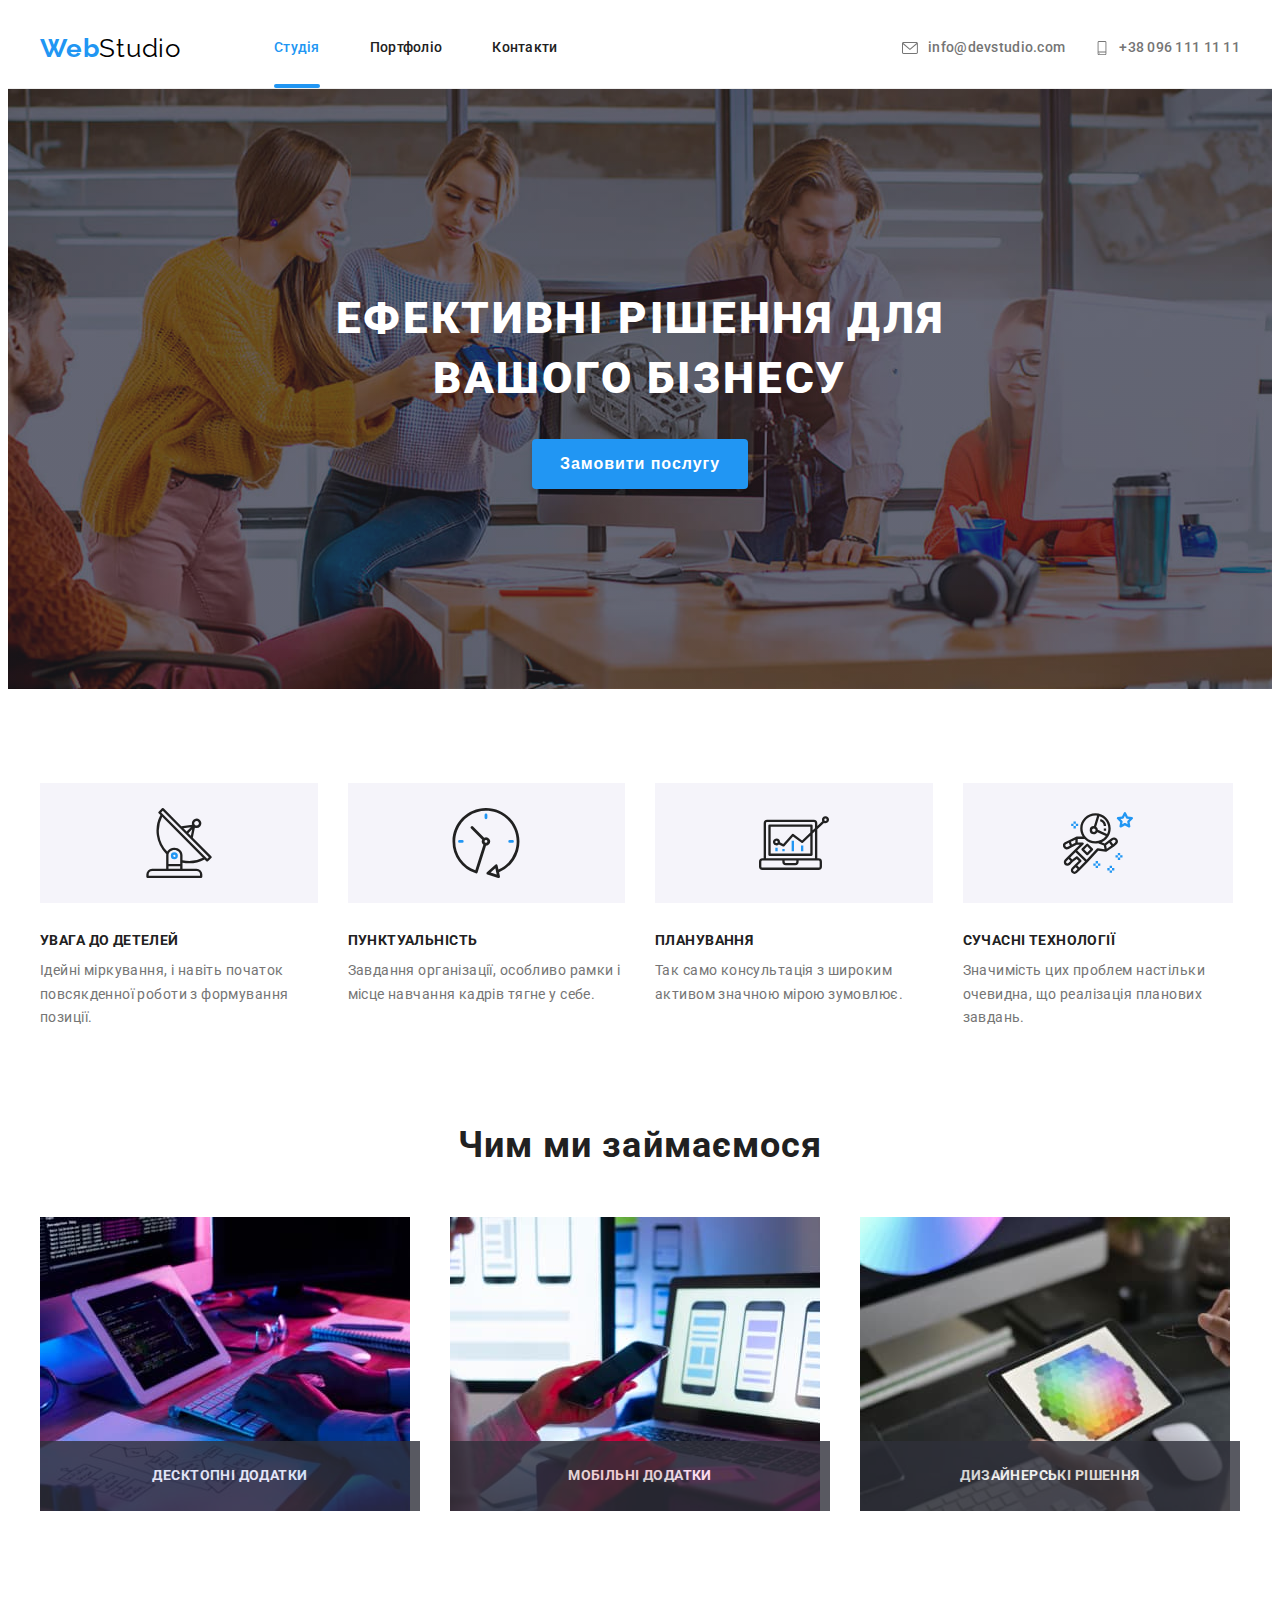
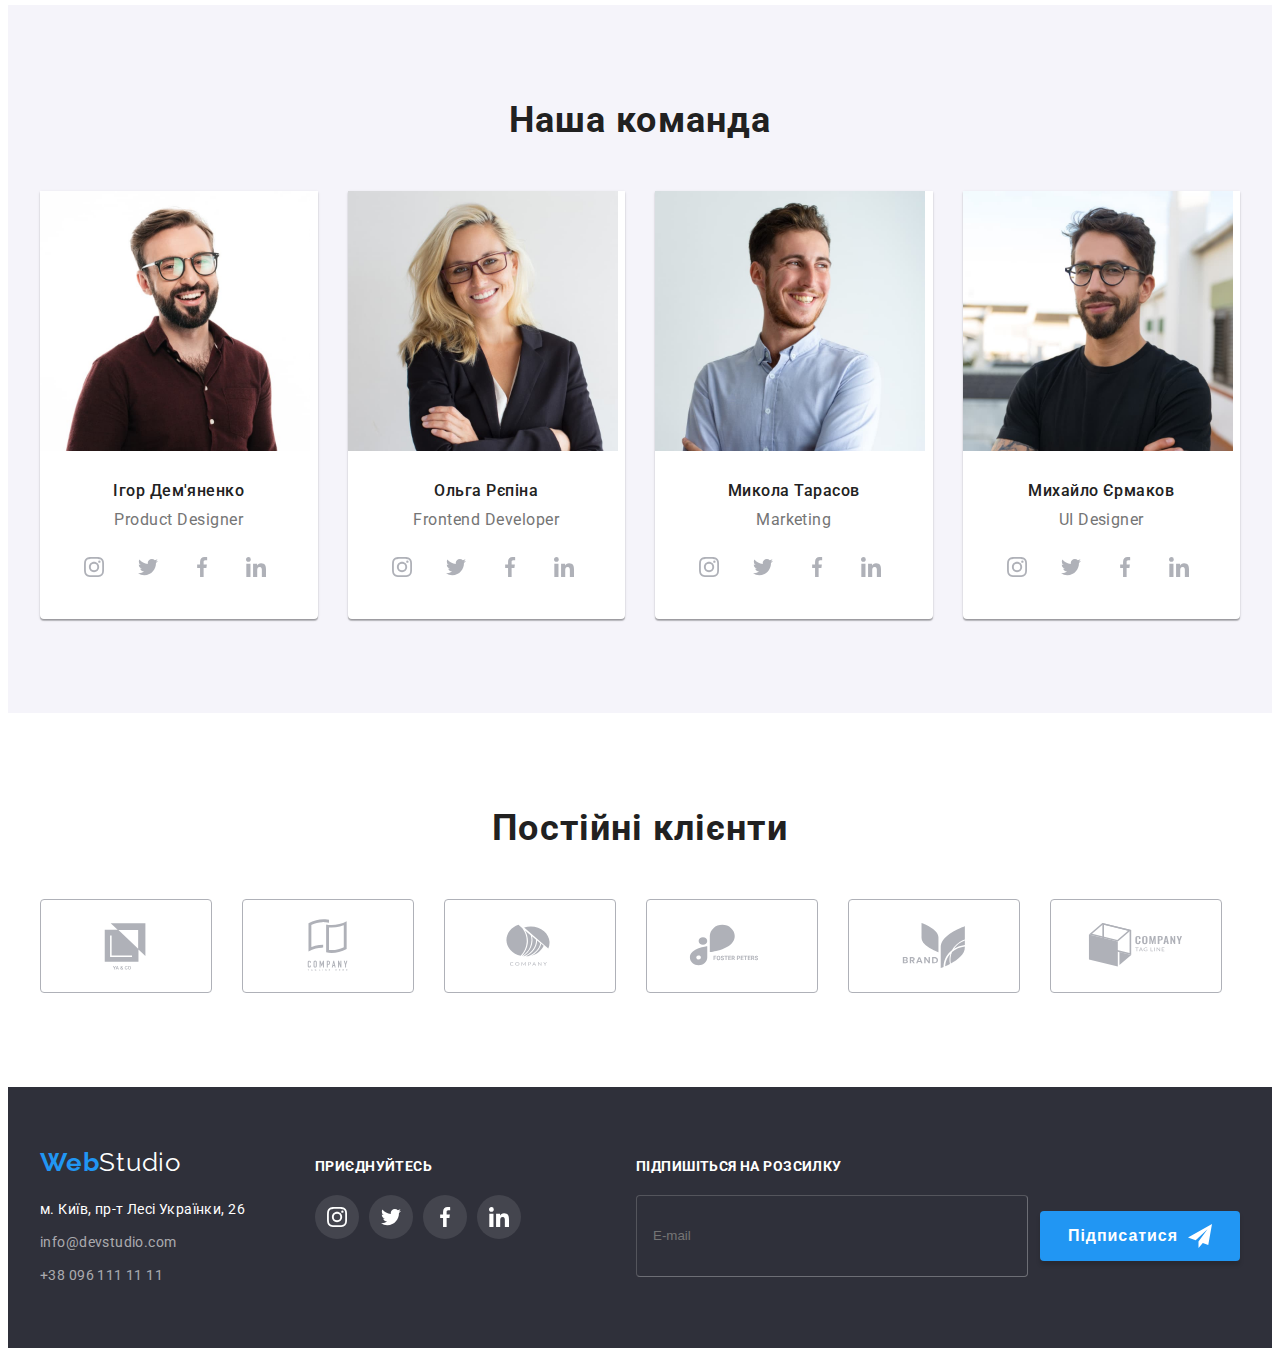
==== index.html @ db80b5ca "Initial commit" ====
<!DOCTYPE html>
<html lang="uk">

<head>
    <meta charset="UTF-8">
    <meta http-equiv="X-UA-Compatible" content="IE=edge">
    <meta name="viewport" content="width=device-width, initial-scale=1.0">
    <title>Web Studio</title>

    <link rel="preconnect" href="https://fonts.googleapis.com">
    <link rel="preconnect" href="https://fonts.gstatic.com" crossorigin>
    <link
        href="https://fonts.googleapis.com/css2?family=Oleo+Script&family=Raleway:wght@700&family=Roboto:wght@400;500;700;900&display=swap"
        rel="stylesheet">
    <link rel="stylesheet" href="https://cdnjs.cloudflare.com/ajax/libs/modern-normalize/2.0.0/modern-normalize.min.css"
        integrity="sha512-4xo8blKMVCiXpTaLzQSLSw3KFOVPWhm/TRtuPVc4WG6kUgjH6J03IBuG7JZPkcWMxJ5huwaBpOpnwYElP/m6wg=="
        crossorigin="anonymous" referrerpolicy="no-referrer" />
    <link rel="stylesheet" href="./css/main.min.css">

</head>

<body>
    <!-- Шапка -->

    <header class="header">
        <div class="container container__header">
            <nav class="navigation">
                <a class="logo1 link" href="./index.html">Web<span class="logo2">Studio</span></a>
                <ul class="navigation__main-list navigation__main-list--position">
                    <li><a class="link navigation__link navigation__accent-link" href="./index.html">Студія</a></li>
                    <li><a class="link navigation__link" href="./portfolio.html">Портфоліо</a></li>
                    <li><a class="link navigation__link" href="./index.html">Контакти</a></li>
                </ul>
            </nav>
            <ul class="header__contact  header__contact--position">
                <li><a class="link header__contact-link" href="mailto:spolonchuk@gmail.com">
                        <svg class="header__contact-svg header__contact-svg--position" width="16" height="12">
                            <use href="./images/svg/sprite.svg#icon-envelope"> </use>
                        </svg>
                        info@devstudio.com
                    </a>
                </li>
                <li><a class="link header__contact-link" href="tel:+380961111111">
                        <svg class="header__contact-svg  header__contact-svg--position" width="14" height="16">
                            <use href="./images/svg/sprite.svg#icon-smartphone"> </use>
                        </svg>
                        +38 096 111 11 11
                    </a>
                </li>
            </ul>
        </div>
    </header>

    <main>
        <!-- Герой -->
        <section class="section hero hero--position">
            <div class="container">
                <h1 class="hero__title hero__title-position">Ефективні рішення для вашого бізнесу</h1>
                <button class="btn" type="button" data-modal-open>Замовити послугу</button>
            </div>
            <!-- модальна форма, яка відкривається по кноці -->
            <div class="backdrop is-hidden" data-modal>
                <div class="modal-wrapper">
                    <button class="modal-wrapper__close-btn" type="button" data-modal-close>
                        <svg class="modal-wrapper__close-svg" width="18" height="18">
                            <use href="./images/svg/sprite.svg#icon-close-btn"></use>
                        </svg>
                    </button>
                    <h2 class="modal-wrapper__title modal-wrapper__title-position">Залиште свої дані, ми вам
                        передзвонимо</h2>
                    <form name="form-call-back" class="form-call-back" action="javascript:void(0);">
                        <label class="form-call-back__label form-call-back__label--position">
                            <span class="form-call-back__text-label">Ім'я</span>
                            <input type="text" name="name" class="form-call-back__inp-info">
                            <span class="form-call-back__svg-box">
                                <svg class="form-call-back__svg" width="18" height="18">
                                    <use href="./images/svg/icons.svg#icon-person"></use>
                                </svg>
                            </span>
                        </label>
                        <label class="form-call-back__label form-call-back__label--position">
                            <span class="form-call-back__text-label">Телефон</span>
                            <input type="tel" name="tel" class="form-call-back__inp-info">
                            <span class="form-call-back__svg-box">
                                <svg class="form-call-back__svg" width="18" height="18">
                                    <use href="./images/svg/icons.svg#icon-phone"></use>
                                </svg>
                            </span>
                        </label>
                        <label class="form-call-back__label form-call-back__label--position">
                            <span class="form-call-back__text-label">Пошта</span>
                            <input type="email" name="email" class="form-call-back__inp-info">
                            <span class="form-call-back__svg-box">
                                <svg class="form-call-back__svg" width="18" height="18">
                                    <use href="./images/svg/icons.svg#icon-email"></use>
                                </svg>
                            </span>
                        </label>
                        <label class="form-call-back__label form-call-back__label--position">
                            <span class="form-call-back__text-label">Коментар</span>
                            <textarea name="comment" class="form-call-back__comment"
                                placeholder="Введіть текст"></textarea>
                        </label>
                        <label class="form-call-back__label form-call-back__label--position-check">
                            <input type="checkbox" name="news-check" class="form-call-back__news-check visually-hidden">
                            <span class="form-call-back__custom-check">
                                <svg class="form-call-back__custom-svg" width="12" height="12">
                                    <use href="./images/svg/icons.svg#icon-v"></use>
                                </svg>
                            </span>
                            <span class="form-call-back__text-check">
                                Погоджуюся з розсилкою та приймаю <a href="">Умови договору</a>
                            </span>
                        </label>
                        <button type="submit" class="btn btn-width">Відправити</button>
                    </form>
                </div>
            </div>
        </section>

        <section class="section advantages">
            <div class="container">
                <h2 class="visually-hidden">Наші переваги</h2>
                <ul class="adv-list">
                    <li class="adv-item">
                        <div class="adv-box-svg">
                            <svg class="adv-svg" width="70" height="70">
                                <use href="./images/svg/sprite.svg#icon-antenna"> </use>
                            </svg>
                        </div>
                        <h3 class="advan-title">Увага до детелей</h3>
                        <p class=" advan-text">Ідейні міркування, і навіть початок повсякденної роботи з формування
                            позиції.</p>
                    </li>
                    <li class="adv-item">
                        <div class="adv-box-svg">
                            <svg class="adv-svg" width="70" height="70">
                                <use href="./images/svg/sprite.svg#icon-clock"> </use>
                            </svg>
                        </div>
                        <h3 class="advan-title">ПУНКТУАЛЬНІСТЬ</h3>
                        <p class=" advan-text">Завдання організації, особливо рамки і місце навчання кадрів тягне у
                            себе.</p>
                    </li>
                    <li class="adv-item">
                        <div class="adv-box-svg">
                            <svg class="adv-svg" width="70" height="70">
                                <use href="./images/svg/sprite.svg#icon-diagram"> </use>
                            </svg>
                        </div>
                        <h3 class="advan-title">ПЛАНУВАННЯ</h3>
                        <p class=" advan-text">Так само консультація з широким активом значною мірою зумовлює.</p>
                    </li>
                    <li class="adv-item adv-bcg">
                        <h3 class="advan-title">СУЧАСНІ ТЕХНОЛОГІЇ</h3>
                        <p class=" advan-text">Значимість цих проблем настільки очевидна, що реалізація планових
                            завдань.</p>
                    </li>
                </ul>
            </div>
        </section>

        <section class="section works">
            <div class="container">
                <h2 class="section-title">Чим ми займаємося</h2>
                <ul class="works-list">
                    <li class="works-item">
                        <img src="./images/main/img1.jpg" alt="Розробка" width="370" height="294">
                        <p class="works-item-title">Десктопні додатки</p>
                    </li>
                    <li class="works-item">
                        <img src="./images/main/img2.jpg" alt="Адаптація" width="370" height="294">
                        <p class="works-item-title">Мобільні додатки</p>

                    </li>
                    <li class="works-item"><img src="./images/main/img3.jpg" alt="Підбір кольору" width="370"
                            height="294">
                        <p class="works-item-title">Дизайнерські рішення</p>
                    </li>
                </ul>
            </div>
        </section>

        <section class="teams section">
            <div class="container">
                <h2 class="section-title">Наша команда</h2>
                <ul class="team-list">
                    <li class="adv-item team-item">
                        <img src="./images/main/teamcard1.jpg" alt="Ігор Дем'яненко" width="270" height="260">
                        <div class="team-box">
                            <h3 class="team-title">Ігор Дем'яненко</h3>
                            <p class="team-text">Product Designer</p>
                            <ul class="social-list list">
                                <li class="social-item">
                                    <a class="social-link" href="">
                                        <svg class="social-svg" width="20" height="20">
                                            <use href="./images/svg/sprite.svg#icon-instagram"> </use>
                                        </svg>
                                    </a>
                                </li>
                                <li class="social-item">
                                    <a class="social-link" href="">
                                        <svg class="social-svg" width="20" height="20">
                                            <use href="./images/svg/sprite.svg#icon-twitter"> </use>
                                        </svg>
                                    </a>
                                </li>
                                <li class="social-item">
                                    <a class="social-link" href="">
                                        <svg class="social-svg" width="20" height="20">
                                            <use href="./images/svg/sprite.svg#icon-facebook"> </use>
                                        </svg>
                                    </a>
                                </li>
                                <li class="social-item">
                                    <a class="social-link" href="">
                                        <svg class="social-svg" width="20" height="20">
                                            <use href="./images/svg/sprite.svg#icon-linkedin"> </use>
                                        </svg>
                                    </a>
                                </li>
                            </ul>
                        </div>
                    </li>
                    <li class="adv-item team-item">
                        <img src="./images/main/teamcard2.jpg" alt="Ольга Рєпіна" width="270" height="260">
                        <div class="team-box">
                            <h3 class="team-title">Ольга Рєпіна</h3>
                            <p class="team-text">Frontend Developer</p>
                            <ul class="social-list list">
                                <li class="social-item">
                                    <a class="social-link" href="">
                                        <svg class="social-svg" width="20" height="20">
                                            <use href="./images/svg/sprite.svg#icon-instagram"> </use>
                                        </svg>
                                    </a>
                                </li>
                                <li class="social-item">
                                    <a class="social-link" href="">
                                        <svg class="social-svg" width="20" height="20">
                                            <use href="./images/svg/sprite.svg#icon-twitter"> </use>
                                        </svg>
                                    </a>
                                </li>
                                <li class="social-item">
                                    <a class="social-link" href="">
                                        <svg class="social-svg" width="20" height="20">
                                            <use href="./images/svg/sprite.svg#icon-facebook"> </use>
                                        </svg>
                                    </a>
                                </li>
                                <li class="social-item">
                                    <a class="social-link" href="">
                                        <svg class="social-svg" width="20" height="20">
                                            <use href="./images/svg/sprite.svg#icon-linkedin"> </use>
                                        </svg>
                                    </a>
                                </li>
                            </ul>
                        </div>
                    </li>
                    <li class="adv-item team-item">
                        <img src="./images/main/teamcard3.jpg" alt="Микола Тарасов" width="270" height="260">
                        <div class="team-box">
                            <h3 class="team-title">Микола Тарасов</h3>
                            <p class="team-text">Marketing</p>
                            <ul class="social-list list">
                                <li class="social-item">
                                    <a class="social-link" href="">
                                        <svg class="social-svg" width="20" height="20">
                                            <use href="./images/svg/sprite.svg#icon-instagram"> </use>
                                        </svg>
                                    </a>
                                </li>
                                <li class="social-item">
                                    <a class="social-link" href="">
                                        <svg class="social-svg" width="20" height="20">
                                            <use href="./images/svg/sprite.svg#icon-twitter"> </use>
                                        </svg>
                                    </a>
                                </li>
                                <li class="social-item">
                                    <a class="social-link" href="">
                                        <svg class="social-svg" width="20" height="20">
                                            <use href="./images/svg/sprite.svg#icon-facebook"> </use>
                                        </svg>
                                    </a>
                                </li>
                                <li class="social-item">
                                    <a class="social-link" href="">
                                        <svg class="social-svg" width="20" height="20">
                                            <use href="./images/svg/sprite.svg#icon-linkedin"> </use>
                                        </svg>
                                    </a>
                                </li>
                            </ul>
                        </div>
                    </li>
                    <li class="adv-item team-item">
                        <img src="./images/main/teamcard4.jpg" alt="Михайло Єрмаков" width="270" height="260">
                        <div class="team-box">
                            <h3 class="team-title">Михайло Єрмаков</h3>
                            <p class="team-text">UI Designer</p>
                            <ul class="social-list list">
                                <li class="social-item">
                                    <a class="social-link" href="">
                                        <svg class="social-svg" width="20" height="20">
                                            <use href="./images/svg/sprite.svg#icon-instagram"> </use>
                                        </svg>
                                    </a>
                                </li>
                                <li class="social-item">
                                    <a class="social-link" href="">
                                        <svg class="social-svg" width="20" height="20">
                                            <use href="./images/svg/sprite.svg#icon-twitter"> </use>
                                        </svg>
                                    </a>
                                </li>
                                <li class="social-item">
                                    <a class="social-link" href="">
                                        <svg class="social-svg" width="20" height="20">
                                            <use href="./images/svg/sprite.svg#icon-facebook"> </use>
                                        </svg>
                                    </a>
                                </li>
                                <li class="social-item">
                                    <a class="social-link" href="">
                                        <svg class="social-svg" width="20" height="20">
                                            <use href="./images/svg/sprite.svg#icon-linkedin"> </use>
                                        </svg>
                                    </a>
                                </li>
                            </ul>
                        </div>
                    </li>
                </ul>
            </div>
        </section>

        <section class="section client">
            <div class="container">
                <h2 class="section-title">Постійні клієнти</h2>
                <ul class="client-list">
                    <li class="client-item">
                        <a class="client-link" href="">
                            <svg class="client-svg" width="106" height="60">
                                <use href="./images/svg/sprite.svg#icon-client1"> </use>
                            </svg>
                        </a>
                    </li>
                    <li class="client-item">
                        <a class="client-link" href="">
                            <svg class="client-svg" width="106" height="60">
                                <use href="./images/svg/sprite.svg#icon-client2"> </use>
                            </svg>
                        </a>
                    </li>
                    <li class="client-item">
                        <a class="client-link" href="">
                            <svg class="client-svg" width="106" height="60">
                                <use href="./images/svg/sprite.svg#icon-client3"> </use>
                            </svg>
                        </a>
                    </li>
                    <li class="client-item">
                        <a class="client-link" href="">
                            <svg class="client-svg" width="106" height="60">
                                <use href="./images/svg/sprite.svg#icon-client4"> </use>
                            </svg>
                        </a>
                    </li>
                    <li class="client-item">
                        <a class="client-link" href="">
                            <svg class="client-svg" width="106" height="60">
                                <use href="./images/svg/sprite.svg#icon-client5"> </use>
                            </svg>
                        </a>
                    </li>
                    <li class="client-item">
                        <a class="client-link" href="">
                            <svg class="client-svg" width="106" height="60">
                                <use href="./images/svg/sprite.svg#icon-client6"> </use>
                            </svg>
                        </a>
                    </li>
                </ul>
            </div>
        </section>

    </main>

    <footer class="flooter">
        <div class="container fl-box">
            <div class="fl-box1">
                <a class="logo1 link" href="./index.html">Web<span class="logo3">Studio</span></a>
                <address class="address">м. Київ, пр-т Лесі Українки, 26
                    <ul class="adress-list">
                        <li><a class="link flooter-link" href="mailto:spolonchuk@gmail.com">info@devstudio.com</a>
                        </li>
                        <li class="address-item"><a class="link flooter-link" href="tel:+380961111111">+38 096 111 11
                                11</a>
                        </li>
                    </ul>
                </address>
            </div>
            <div class="fl-box2">
                <p class="flooter-title">приєднуйтесь</p>
                <ul class="social-flooter-list">
                    <li class="social-item">
                        <a href="" class="social-flooter-link">
                            <svg class="social-flooter-svg" width="20" height="20">
                                <use href="./images/svg/sprite.svg#icon-instagram"> </use>
                            </svg>
                        </a>
                    </li>
                    <li class="social-item">
                        <a href="" class="social-flooter-link">
                            <svg class="social-flooter-svg" width="20" height="20">
                                <use href="./images/svg/sprite.svg#icon-twitter"> </use>
                            </svg>
                        </a>
                    </li>
                    <li class="social-item">
                        <a href="" class="social-flooter-link">
                            <svg class="social-flooter-svg" width="20" height="20">
                                <use href="./images/svg/sprite.svg#icon-facebook"> </use>
                            </svg>
                        </a>
                    </li>
                    <li class="social-item">
                        <a href="" class="social-flooter-link">
                            <svg class="social-flooter-svg" width="20" height="20">
                                <use href="./images/svg/sprite.svg#icon-linkedin"> </use>
                            </svg>
                        </a>
                    </li>
                </ul>
            </div>
            <div class="fl-box3">
                <p class="flooter-title">Підпишіться на розсилку</p>
                <form name="form-subscribe" action="javascript:void(0);" class="form-subscribe">
                    <input type="email" class="inp-email" placeholder="E-mail">
                    <button type="submit" class="btn btn-width">
                        Підписатися
                        <svg class="img-send" width="24" height="24">
                            <use href="./images/svg/sprite.svg#icon-send"></use>
                        </svg>
                    </button>
                </form>
            </div>
        </div>
    </footer>

    <script src="./js/modal.js"></script>
    </script>
</body>

</html>
---- css/main.min.css ----
body{font-family:Roboto,sans-serif;background-color:#fff;color:#212121}.container{width:1200px;padding-left:15px;padding-right:15px;margin-left:auto;margin-right:auto}.link{color:currentColor;text-decoration:none}.link:hover,.link:focus{color:#2196f3}li,ul{list-style-type:none;padding:0;margin:0;-webkit-padding-start:0;padding-inline-start:0}img{display:block}ul,h1,h2,h3,p{margin:0;-webkit-margin-before:0;margin-block-start:0;-webkit-margin-after:0;margin-block-end:0}.visually-hidden{position:absolute;width:1px;height:1px;margin:-1px;border:0;padding:0;white-space:nowrap;-webkit-clip-path:inset(100%);clip-path:inset(100%);clip:rect(0 0 0 0);overflow:hidden}.section{padding-top:94px;padding-bottom:94px}.section-title{font-size:36px;font-weight:700;line-height:1.17;letter-spacing:1.08px;text-align:center;margin-bottom:50px}.btn{font-size:16px;font-weight:700;line-height:1.88;letter-spacing:.06em;display:-webkit-box;display:-ms-flexbox;display:flex;-webkit-box-align:center;-ms-flex-align:center;align-items:center;-webkit-box-pack:center;-ms-flex-pack:center;justify-content:center;width:216px;height:50px;border-radius:4px;border:none;cursor:pointer;margin:0 auto;color:#fff;background-color:#2196f3;-webkit-box-shadow:0px 4px 4px 0px rgba(0,0,0,.1490196078);box-shadow:0px 4px 4px 0px rgba(0,0,0,.1490196078)}.btn-width{width:200px}.logo1{color:#2196f3;font-family:Raleway,sans-serif;font-size:26px;font-weight:700;line-height:1.19;letter-spacing:.03em;text-align:left}.logo2{color:#000;font-weight:400}.logo3{color:#fff;font-weight:400}.header{border-bottom:1px solid #eee}.flex-center,.header__contact-link,.header__contact,.navigation__main-list,.navigation,.container__header{display:-webkit-box;display:-ms-flexbox;display:flex;-webkit-box-align:center;-ms-flex-align:center;align-items:center}.navigation__main-list--position{margin-left:93px;gap:50px}.navigation__link{display:block;font-size:14px;font-weight:500;line-height:1.14;letter-spacing:.02em;padding-top:32px;padding-bottom:32px;-webkit-transition:color 250ms cubic-bezier(0.4, 0, 0.2, 1);transition:color 250ms cubic-bezier(0.4, 0, 0.2, 1)}.navigation__accent-link{color:#2196f3;position:relative}.navigation__accent-link::after{content:"";display:block;width:100%;height:4px;background-color:#2196f3;border-radius:2px;position:absolute;bottom:0;left:0}.header__contact--position{margin-left:auto;gap:30px}.header__contact-link{font-size:14px;font-weight:500;line-height:1.14;letter-spacing:.02em;color:#757575;padding-top:32px;padding-bottom:32px;-webkit-transition:color 250ms cubic-bezier(0.4, 0, 0.2, 1);transition:color 250ms cubic-bezier(0.4, 0, 0.2, 1)}.header__contact-svg{fill:#757575;-webkit-transition:fill 250ms cubic-bezier(0.4, 0, 0.2, 1);transition:fill 250ms cubic-bezier(0.4, 0, 0.2, 1)}.header__contact-link:hover .header__contact-svg,.header__contact-link:focus .header__contact-svg{fill:#2196f3}.header__contact-svg--position{margin-right:10px}.hero{background-image:-webkit-gradient(linear, left top, right top, from(rgba(47, 48, 58, 0.4)), to(rgba(47, 48, 58, 0.4))),url("../images/hero-img.jpg");background-image:linear-gradient(to right, rgba(47, 48, 58, 0.4), rgba(47, 48, 58, 0.4)),url("../images/hero-img.jpg");background-repeat:no-repeat;background-position:center;background-size:cover;max-width:1600px;padding-top:200px;padding-bottom:200px}.hero--position{margin-right:auto;margin-left:auto}.hero__title{color:#fff;font-size:44px;font-weight:900;line-height:1.36;letter-spacing:.06em;text-align:center;text-transform:uppercase;width:696px}.hero__title-position{margin-bottom:30px;margin-left:auto;margin-right:auto}.backdrop{position:fixed;top:0;left:0;width:100%;height:100%;background-color:rgba(0,0,0,.2);z-index:10;opacity:1;-webkit-transition:opacity 250ms cubic-bezier(0.4, 0, 0.2, 1),visibility 250ms cubic-bezier(0.4, 0, 0.2, 1);transition:opacity 250ms cubic-bezier(0.4, 0, 0.2, 1),visibility 250ms cubic-bezier(0.4, 0, 0.2, 1)}.backdrop.is-hidden{opacity:0;visibility:hidden;pointer-events:none}.modal-wrapper{width:528px;height:581px;border-radius:4px;background-color:#fff;padding:40px;position:absolute;top:50%;left:50%;-webkit-transition:-webkit-transform 250ms cubic-bezier(0.4, 0, 0.2, 1) 200ms;transition:-webkit-transform 250ms cubic-bezier(0.4, 0, 0.2, 1) 200ms;transition:transform 250ms cubic-bezier(0.4, 0, 0.2, 1) 200ms;transition:transform 250ms cubic-bezier(0.4, 0, 0.2, 1) 200ms, -webkit-transform 250ms cubic-bezier(0.4, 0, 0.2, 1) 200ms}.backdrop.is-hidden .modal-wrapper{-webkit-transform:translate(-50%, -50%) scale(0.5);transform:translate(-50%, -50%) scale(0.5)}.backdrop .modal-wrapper{-webkit-transform:translate(-50%, -50%) scale(1);transform:translate(-50%, -50%) scale(1)}.modal-wrapper a{color:#2196f3}.modal-wrapper__close-btn{display:-webkit-box;display:-ms-flexbox;display:flex;-webkit-box-pack:center;-ms-flex-pack:center;justify-content:center;-webkit-box-align:center;-ms-flex-align:center;align-items:center;width:30px;height:30px;border-radius:50%;border-color:rgba(0,0,0,.1);background-color:#fff;position:absolute;top:8px;right:8px}.modal-wrapper___close-svg{fill:#000;-webkit-transition:fill 250ms cubic-bezier(0.4, 0, 0.2, 1);transition:fill 250ms cubic-bezier(0.4, 0, 0.2, 1)}.close-btn:hover .modal-wrapper___close-svg,.close-btn:focus .modal-wrapper___close-svg{fill:#2196f3}.modal-wrapper__title{font-size:20px;font-weight:700;line-height:1.15;letter-spacing:.03em;text-align:center}.modal-wrapper__title-position{margin-bottom:12px}.form-call-back{display:-webkit-box;display:-ms-flexbox;display:flex;-webkit-box-orient:vertical;-webkit-box-direction:normal;-ms-flex-direction:column;flex-direction:column}.form-call-back__label{color:#757575;font-size:12px;line-height:1.17;letter-spacing:.01em;text-align:left;position:relative}.form-call-back__label--position{margin-bottom:10px}.form-call-back__text-label{display:block;margin-bottom:4px}.form-call-back__inp-info{height:40px;width:100%;padding:11px 15px 11px 40px;border-width:1px;border-radius:4px;border-color:rgba(33,33,33,.2);outline:rgba(0,0,0,0);-webkit-transition:border-color 250ms cubic-bezier(0.4, 0, 0.2, 1);transition:border-color 250ms cubic-bezier(0.4, 0, 0.2, 1)}.form-call-back__label:focus-within .form-call-back__inp-info{border-color:#2196f3}.form-call-back__svg-box{position:absolute;top:30px;left:12px}.form-call-back__svg{fill:#212121;-webkit-transition:fill 250ms cubic-bezier(0.4, 0, 0.2, 1);transition:fill 250ms cubic-bezier(0.4, 0, 0.2, 1)}.form-call-back__label:focus-within .form-call-back__svg{fill:#2196f3}.form-call-back__comment{height:120px;width:100%;resize:none;padding:12px 16px;border-width:1px;border-radius:4px;border-color:rgba(33,33,33,.2);outline:rgba(0,0,0,0);-webkit-transition:border-color 250ms cubic-bezier(0.4, 0, 0.2, 1);transition:border-color 250ms cubic-bezier(0.4, 0, 0.2, 1)}.form-call-back__label:focus-within .form-call-back__comment{border-color:#2196f3}.form-call-back__label--position-check{display:-webkit-box;display:-ms-flexbox;display:flex;margin:10px auto 30px auto;-webkit-box-align:center;-ms-flex-align:center;align-items:center}.form-call-back__news-check:checked+.form-call-back__custom-check{background-color:#2196f3;border-color:#2196f3}.form-call-back__news-check:checked+.form-call-back__custom-check>.form-call-back__custom-svg{opacity:1}.form-call-back__label:focus-within .form-call-back__news-check:checked+.form-call-back__custom-check{border-color:#212121}.form-call-back__label:focus-within .form-call-back__news-check:not(:checked)+.form-call-back__custom-check{border-color:#2196f3}.form-call-back__custom-check{display:-webkit-box;display:-ms-flexbox;display:flex;-webkit-box-align:center;-ms-flex-align:center;align-items:center;-webkit-box-pack:center;-ms-flex-pack:center;justify-content:center;width:16px;height:15px;border-radius:2px;border:2px solid #212121;-webkit-transition:background-color 250ms cubic-bezier(0.4, 0, 0.2, 1),border-color 250ms cubic-bezier(0.4, 0, 0.2, 1);transition:background-color 250ms cubic-bezier(0.4, 0, 0.2, 1),border-color 250ms cubic-bezier(0.4, 0, 0.2, 1)}.form-call-back__custom-svg{fill:#fff;opacity:0;-webkit-transition:opacity 250ms cubic-bezier(0.4, 0, 0.2, 1);transition:opacity 250ms cubic-bezier(0.4, 0, 0.2, 1)}.form-call-back__text-check{color:#757575;font-size:14px;line-height:1.71;letter-spacing:.03em;margin-left:7px}.advantages{padding-bottom:0}.adv-list{display:-webkit-box;display:-ms-flexbox;display:flex;-ms-flex-wrap:wrap;flex-wrap:wrap;gap:30px}.adv-item{-ms-flex-preferred-size:calc((100% - 90px)/4);flex-basis:calc((100% - 90px)/4)}.adv-box-svg{display:-webkit-box;display:-ms-flexbox;display:flex;background-color:#f5f4fa;-webkit-box-pack:center;-ms-flex-pack:center;justify-content:center;-webkit-box-align:center;-ms-flex-align:center;align-items:center;height:120px}.adv-bcg::before{content:"";display:block;background-image:url(../images/svg/astronaut.svg);background-color:#f5f4fa;background-position:center;background-size:70px 70px;background-repeat:no-repeat;height:120px;width:270px}.advan-title{font-size:14px;font-weight:700;line-height:1.14;letter-spacing:.03em;text-align:left;text-transform:uppercase;margin-top:30px;margin-bottom:10px}.advan-text{font-size:14px;line-height:1.71;letter-spacing:.03em;text-align:left;color:#757575}.works-list{display:-webkit-box;display:-ms-flexbox;display:flex;-ms-flex-wrap:wrap;flex-wrap:wrap;gap:30px}.works-item{-ms-flex-preferred-size:calc((100% - 60px)/3);flex-basis:calc((100% - 60px)/3);position:relative}.works-item-title{font-size:14px;font-weight:700;line-height:1.14;letter-spacing:.03em;text-align:center;text-transform:uppercase;color:#fff;padding-top:27px;padding-bottom:27px;background-color:#2f303a;opacity:.8;position:absolute;width:100%;bottom:0;left:0}.teams{background-color:#f5f4fa}.team-list{display:-webkit-box;display:-ms-flexbox;display:flex;-ms-flex-wrap:wrap;flex-wrap:wrap;gap:30px}.team-item{border-radius:0px 0px 4px 4px;-webkit-box-shadow:0px 1px 3px rgba(0,0,0,.12),0px 1px 1px rgba(0,0,0,.14),0px 2px 1px rgba(0,0,0,.2);box-shadow:0px 1px 3px rgba(0,0,0,.12),0px 1px 1px rgba(0,0,0,.14),0px 2px 1px rgba(0,0,0,.2);background-color:#fff}.team-box{padding-top:30px;padding-bottom:30px;padding-left:32px;padding-right:32px}.team-title{font-size:16px;font-weight:500;line-height:1.19;letter-spacing:.03em;text-align:center;margin-bottom:10px}.team-text{font-size:16px;line-height:1.19;letter-spacing:.03em;text-align:center;color:#757575}.social-list{display:-webkit-box;display:-ms-flexbox;display:flex;gap:10px;margin-top:16px}.social-link{display:-webkit-box;display:-ms-flexbox;display:flex;-webkit-box-align:center;-ms-flex-align:center;align-items:center;-webkit-box-pack:center;-ms-flex-pack:center;justify-content:center;width:44px;height:44px;border-radius:50%;-webkit-transition:background-color 250ms cubic-bezier(0.4, 0, 0.2, 1);transition:background-color 250ms cubic-bezier(0.4, 0, 0.2, 1)}.social-link:hover,.social-link:focus{background-color:#2196f3}.social-svg{fill:#afb1b8;-webkit-transition:fill 250ms cubic-bezier(0.4, 0, 0.2, 1);transition:fill 250ms cubic-bezier(0.4, 0, 0.2, 1)}.social-link:hover .social-svg,.social-link:focus .social-svg{fill:#fff}.social-flooter-list{display:-webkit-box;display:-ms-flexbox;display:flex;gap:10px;margin-top:20px}.social-flooter-link{display:-webkit-box;display:-ms-flexbox;display:flex;-webkit-box-align:center;-ms-flex-align:center;align-items:center;-webkit-box-pack:center;-ms-flex-pack:center;justify-content:center;width:44px;height:44px;border-radius:50%;background-color:rgba(255,255,255,.1);-webkit-transition:background-color 250ms cubic-bezier(0.4, 0, 0.2, 1);transition:background-color 250ms cubic-bezier(0.4, 0, 0.2, 1)}.social-flooter-link:hover,.social-flooter-link:focus{background-color:#2196f3}.social-flooter-svg{fill:#fff}.client-list{display:-webkit-box;display:-ms-flexbox;display:flex;gap:30px}.client-link{display:-webkit-box;display:-ms-flexbox;display:flex;-webkit-box-align:center;-ms-flex-align:center;align-items:center;-webkit-box-pack:center;-ms-flex-pack:center;justify-content:center;border:1px solid #afb1b8;border-radius:4px;width:170px;height:92px;-webkit-transition:border-color 250ms cubic-bezier(0.4, 0, 0.2, 1);transition:border-color 250ms cubic-bezier(0.4, 0, 0.2, 1)}.client-link:hover,.client-link:focus{border-color:#2196f3}.client-svg{fill:#afb1b8;-webkit-transition:fill 250ms cubic-bezier(0.4, 0, 0.2, 1);transition:fill 250ms cubic-bezier(0.4, 0, 0.2, 1)}.client-link:hover .client-svg,.client-link:focus .client-svg{fill:#2196f3}.flooter{background-color:#2f303a;padding-top:60px;padding-bottom:60px}.fl-box{display:-webkit-box;display:-ms-flexbox;display:flex;-webkit-box-align:baseline;-ms-flex-align:baseline;align-items:baseline}.fl-box1{margin-right:70px}.fl-box2{margin-right:auto}.flooter address{font-size:14px;line-height:1.71;letter-spacing:.03em;text-align:left;color:#fff}.flooter-link{font-size:14px;line-height:1.71;letter-spacing:.03em;text-align:left;color:rgba(255,255,255,.6)}.address{font-style:normal;margin-top:20px}.adress-list{margin-top:9px}.address-item{margin-top:9px}.flooter-title{font-size:14px;font-weight:700;line-height:1.14;letter-spacing:.03em;text-align:left;text-transform:uppercase;color:#fff}.form-subscribe{display:-webkit-box;display:-ms-flexbox;display:flex;-webkit-box-align:center;-ms-flex-align:center;align-items:center;margin-top:20px}.inp-email{width:358px;height:50px;padding:15px 16px;background-color:inherit;border-radius:4px;border-width:1px;border-color:rgba(255,255,255,.3);color:rgba(255,255,255,.6);margin-right:12px}.img-send{fill:#fff;margin-left:10px}.portf-btn-box{display:-webkit-box;display:-ms-flexbox;display:flex;-webkit-box-pack:center;-ms-flex-pack:center;justify-content:center;gap:8px;margin-bottom:50px}.portfolio-btn{font-size:16px;font-weight:500;line-height:1.63;letter-spacing:.03em;text-align:center;background-color:#f5f4fa;color:#212121;height:38px;border-radius:4px;border:none;cursor:pointer;padding:6px 22px;-webkit-transition:color 250ms cubic-bezier(0.4, 0, 0.2, 1),background-color 250ms cubic-bezier(0.4, 0, 0.2, 1),-webkit-box-shadow 250ms cubic-bezier(0.4, 0, 0.2, 1);transition:color 250ms cubic-bezier(0.4, 0, 0.2, 1),background-color 250ms cubic-bezier(0.4, 0, 0.2, 1),-webkit-box-shadow 250ms cubic-bezier(0.4, 0, 0.2, 1);transition:color 250ms cubic-bezier(0.4, 0, 0.2, 1),background-color 250ms cubic-bezier(0.4, 0, 0.2, 1),box-shadow 250ms cubic-bezier(0.4, 0, 0.2, 1);transition:color 250ms cubic-bezier(0.4, 0, 0.2, 1),background-color 250ms cubic-bezier(0.4, 0, 0.2, 1),box-shadow 250ms cubic-bezier(0.4, 0, 0.2, 1),-webkit-box-shadow 250ms cubic-bezier(0.4, 0, 0.2, 1)}.portfolio-btn:focus,.portfolio-btn:hover{color:#fff;background-color:#2196f3;-webkit-box-shadow:0px 2px 2px 0px rgba(0,0,0,.1215686275),0px 1px 2px 0px rgba(0,0,0,.0784313725),0px 3px 1px 0px rgba(0,0,0,.1019607843);box-shadow:0px 2px 2px 0px rgba(0,0,0,.1215686275),0px 1px 2px 0px rgba(0,0,0,.0784313725),0px 3px 1px 0px rgba(0,0,0,.1019607843)}.accent-btn{color:#fff;background-color:#2196f3;-webkit-box-shadow:0px 2px 2px 0px rgba(0,0,0,.1215686275),0px 1px 2px 0px rgba(0,0,0,.0784313725),0px 3px 1px 0px rgba(0,0,0,.1019607843);box-shadow:0px 2px 2px 0px rgba(0,0,0,.1215686275),0px 1px 2px 0px rgba(0,0,0,.0784313725),0px 3px 1px 0px rgba(0,0,0,.1019607843)}.portfolio-list{display:-webkit-box;display:-ms-flexbox;display:flex;-ms-flex-wrap:wrap;flex-wrap:wrap;-webkit-column-gap:30px;-moz-column-gap:30px;column-gap:30px;row-gap:30px}.portfolio-item{-ms-flex-preferred-size:calc((100% - 60px)/3);flex-basis:calc((100% - 60px)/3);background:#fff}.portfolio-link{display:block;color:currentColor;text-decoration:none;position:relative;-webkit-transition:-webkit-box-shadow 250ms cubic-bezier(0.4, 0, 0.2, 1);transition:-webkit-box-shadow 250ms cubic-bezier(0.4, 0, 0.2, 1);transition:box-shadow 250ms cubic-bezier(0.4, 0, 0.2, 1);transition:box-shadow 250ms cubic-bezier(0.4, 0, 0.2, 1), -webkit-box-shadow 250ms cubic-bezier(0.4, 0, 0.2, 1)}.portfolio-link:hover,.portfolio-link:focus{-webkit-box-shadow:1px 4px 6px 0px rgba(0,0,0,.1607843137),0px 4px 4px 0px rgba(0,0,0,.0588235294),0px 1px 1px 0px rgba(0,0,0,.1215686275);box-shadow:1px 4px 6px 0px rgba(0,0,0,.1607843137),0px 4px 4px 0px rgba(0,0,0,.0588235294),0px 1px 1px 0px rgba(0,0,0,.1215686275)}.portfolio-link-box{padding-top:20px;padding-bottom:20px;padding-left:24px;padding-right:24px;border-bottom:1px solid #eee;border-left:1px solid #eee;border-right:1px solid #eee}.portfolio-title{font-size:18px;font-weight:700;line-height:2;letter-spacing:.06em;text-align:left;margin-bottom:4px}.portfolio-text{font-size:16px;line-height:1.88;letter-spacing:.03em;text-align:left;color:#757575}.portfolio-box{position:relative;overflow:hidden}.description-text{font-size:18px;line-height:1.6;letter-spacing:.03em;text-align:left;color:#fff;background-color:#2196f3;opacity:.9;position:absolute;top:0;left:0;width:100%;height:100%;padding:63px 24px;-webkit-transform:translateY(100%);transform:translateY(100%);-webkit-transition:-webkit-transform 250ms cubic-bezier(0.4, 0, 0.2, 1);transition:-webkit-transform 250ms cubic-bezier(0.4, 0, 0.2, 1);transition:transform 250ms cubic-bezier(0.4, 0, 0.2, 1);transition:transform 250ms cubic-bezier(0.4, 0, 0.2, 1), -webkit-transform 250ms cubic-bezier(0.4, 0, 0.2, 1)}.portfolio-link:hover .description-text,.portfolio-link:focus .description-text{-webkit-transform:translateY(0);transform:translateY(0)}/*# sourceMappingURL=main.min.css.map */
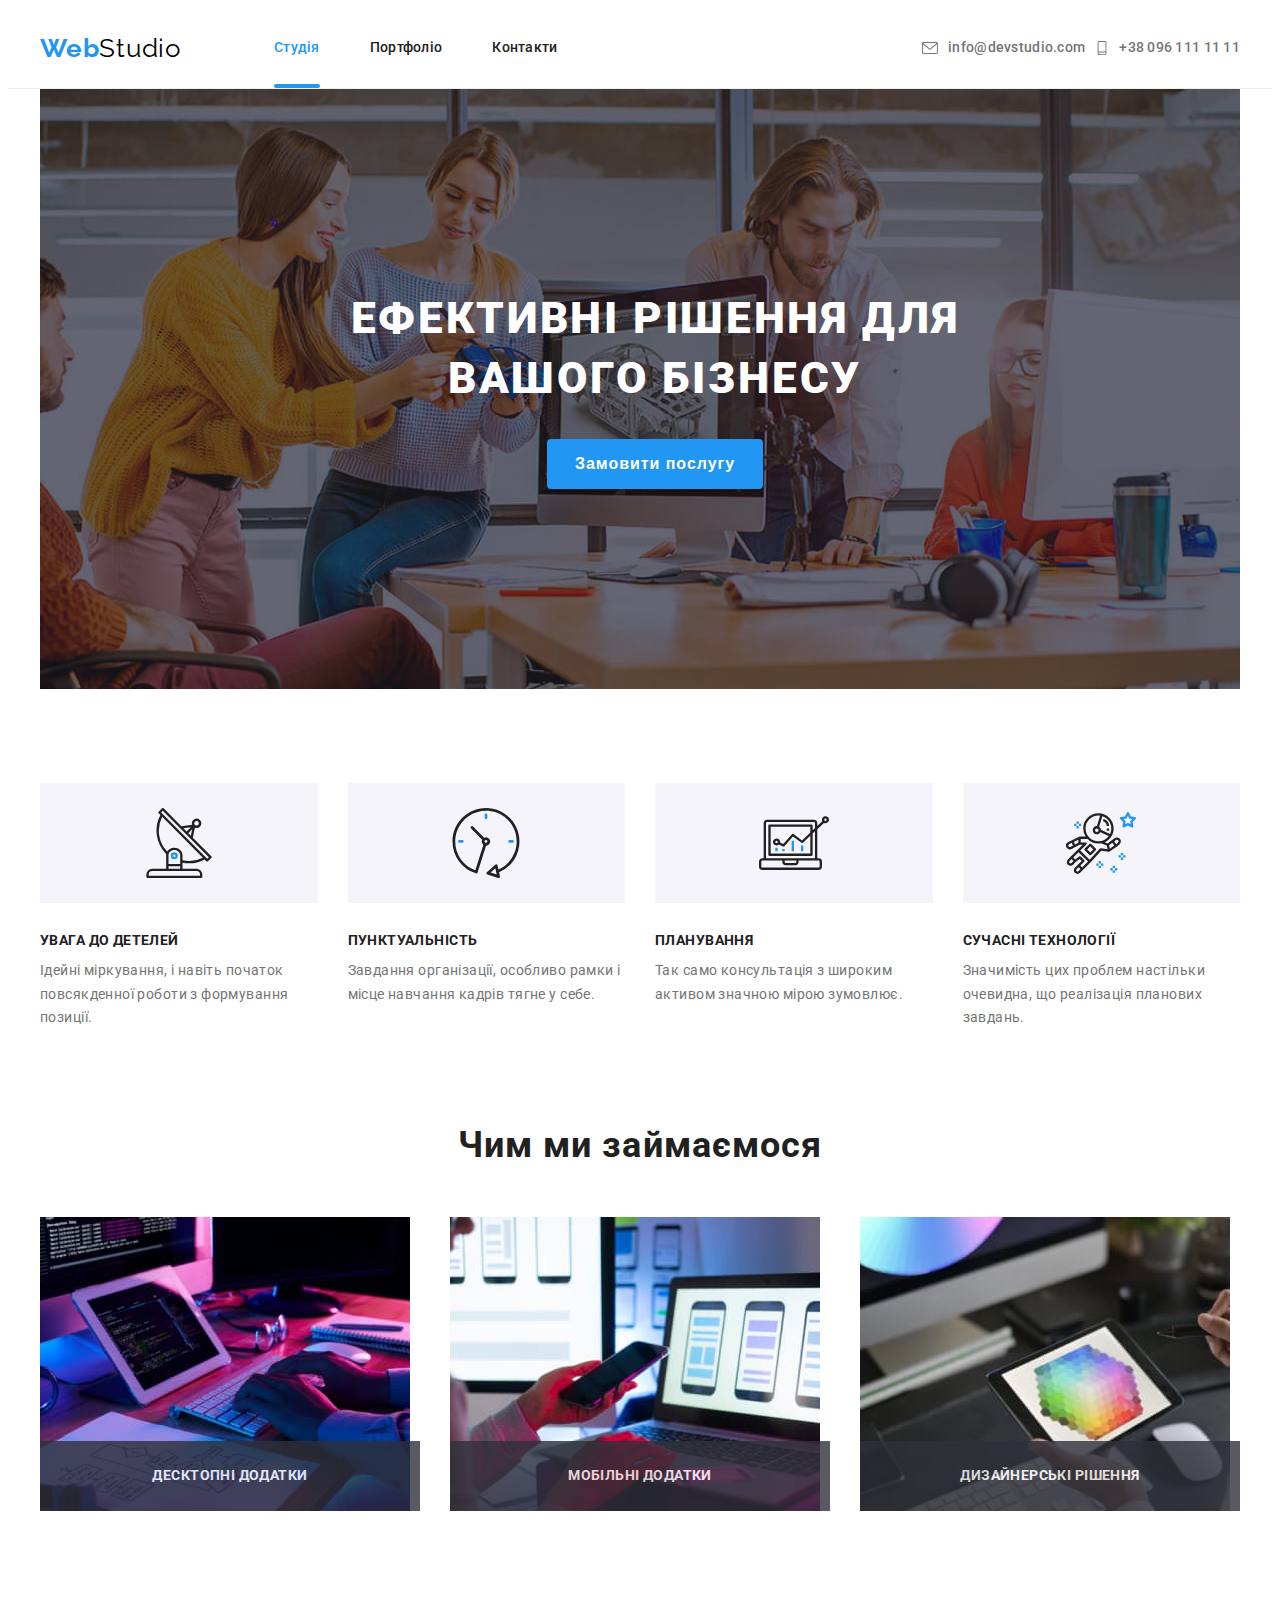
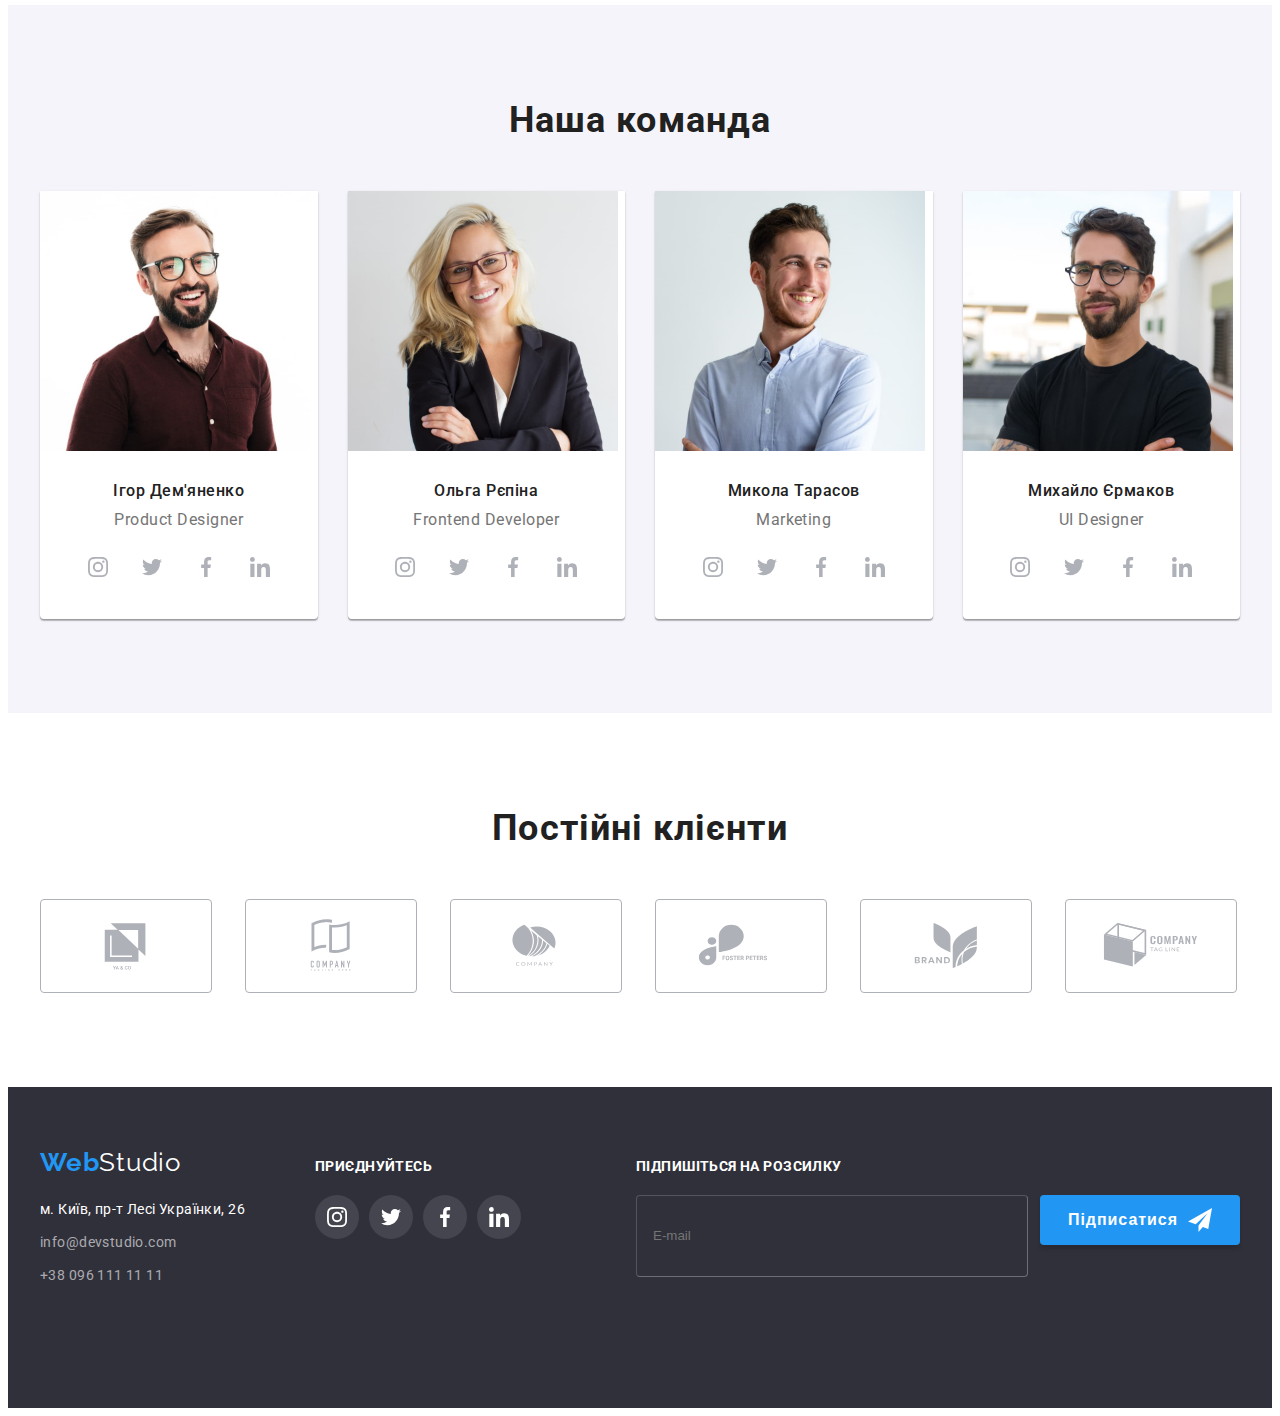
==== commit 5e4ea00a: "Update1" ====
--- a/index.html
+++ b/index.html
@@ -151,7 +151,12 @@
                         <h3 class="advan-title">ПЛАНУВАННЯ</h3>
                         <p class=" advan-text">Так само консультація з широким активом значною мірою зумовлює.</p>
                     </li>
-                    <li class="adv-item adv-bcg">
+                    <li class="adv-item">
+                        <div class="adv-box-svg">
+                            <svg class="adv-svg" width="70" height="70">
+                                <use href="./images/svg/sprite.svg#icon-astronaut"> </use>
+                            </svg>
+                        </div>
                         <h3 class="advan-title">СУЧАСНІ ТЕХНОЛОГІЇ</h3>
                         <p class=" advan-text">Значимість цих проблем настільки очевидна, що реалізація планових
                             завдань.</p>
@@ -186,7 +191,7 @@
                 <h2 class="section-title">Наша команда</h2>
                 <ul class="team-list">
                     <li class="adv-item team-item">
-                        <img src="./images/main/teamcard1.jpg" alt="Ігор Дем'яненко" width="270" height="260">
+                        <img class="team-foto" src="./images/main/teamcard1.jpg" alt="Ігор Дем'яненко">
                         <div class="team-box">
                             <h3 class="team-title">Ігор Дем'яненко</h3>
                             <p class="team-text">Product Designer</p>
@@ -223,7 +228,7 @@
                         </div>
                     </li>
                     <li class="adv-item team-item">
-                        <img src="./images/main/teamcard2.jpg" alt="Ольга Рєпіна" width="270" height="260">
+                        <img class="team-foto" src="./images/main/teamcard2.jpg" alt="Ольга Рєпіна">
                         <div class="team-box">
                             <h3 class="team-title">Ольга Рєпіна</h3>
                             <p class="team-text">Frontend Developer</p>
@@ -260,7 +265,7 @@
                         </div>
                     </li>
                     <li class="adv-item team-item">
-                        <img src="./images/main/teamcard3.jpg" alt="Микола Тарасов" width="270" height="260">
+                        <img class="team-foto" src="./images/main/teamcard3.jpg" alt="Микола Тарасов">
                         <div class="team-box">
                             <h3 class="team-title">Микола Тарасов</h3>
                             <p class="team-text">Marketing</p>
@@ -297,7 +302,7 @@
                         </div>
                     </li>
                     <li class="adv-item team-item">
-                        <img src="./images/main/teamcard4.jpg" alt="Михайло Єрмаков" width="270" height="260">
+                        <img class="team-foto" src="./images/main/teamcard4.jpg" alt="Михайло Єрмаков">
                         <div class="team-box">
                             <h3 class="team-title">Михайло Єрмаков</h3>
                             <p class="team-text">UI Designer</p>
@@ -390,51 +395,54 @@
     </main>
 
     <footer class="flooter">
-        <div class="container fl-box">
-            <div class="fl-box1">
-                <a class="logo1 link" href="./index.html">Web<span class="logo3">Studio</span></a>
-                <address class="address">м. Київ, пр-т Лесі Українки, 26
-                    <ul class="adress-list">
-                        <li><a class="link flooter-link" href="mailto:spolonchuk@gmail.com">info@devstudio.com</a>
+        <div class="container  fl-box">
+            <div class="fl-box12">
+                <div class="fl-box1">
+                    <a class="logo1 link" href="./index.html">Web<span class="logo3">Studio</span></a>
+                    <address class="address">м. Київ, пр-т Лесі Українки, 26
+                        <ul class="adress-list">
+                            <li><a class="link flooter-link" href="mailto:spolonchuk@gmail.com">info@devstudio.com</a>
+                            </li>
+                            <li class="address-item"><a class="link flooter-link" href="tel:+380961111111">+38 096 111
+                                    11
+                                    11</a>
+                            </li>
+                        </ul>
+                    </address>
+                </div>
+                <div class="fl-box2">
+                    <p class="flooter-title">приєднуйтесь</p>
+                    <ul class="social-flooter-list">
+                        <li class="social-item">
+                            <a href="" class="social-flooter-link">
+                                <svg class="social-flooter-svg" width="20" height="20">
+                                    <use href="./images/svg/sprite.svg#icon-instagram"> </use>
+                                </svg>
+                            </a>
                         </li>
-                        <li class="address-item"><a class="link flooter-link" href="tel:+380961111111">+38 096 111 11
-                                11</a>
+                        <li class="social-item">
+                            <a href="" class="social-flooter-link">
+                                <svg class="social-flooter-svg" width="20" height="20">
+                                    <use href="./images/svg/sprite.svg#icon-twitter"> </use>
+                                </svg>
+                            </a>
+                        </li>
+                        <li class="social-item">
+                            <a href="" class="social-flooter-link">
+                                <svg class="social-flooter-svg" width="20" height="20">
+                                    <use href="./images/svg/sprite.svg#icon-facebook"> </use>
+                                </svg>
+                            </a>
+                        </li>
+                        <li class="social-item">
+                            <a href="" class="social-flooter-link">
+                                <svg class="social-flooter-svg" width="20" height="20">
+                                    <use href="./images/svg/sprite.svg#icon-linkedin"> </use>
+                                </svg>
+                            </a>
                         </li>
                     </ul>
-                </address>
-            </div>
-            <div class="fl-box2">
-                <p class="flooter-title">приєднуйтесь</p>
-                <ul class="social-flooter-list">
-                    <li class="social-item">
-                        <a href="" class="social-flooter-link">
-                            <svg class="social-flooter-svg" width="20" height="20">
-                                <use href="./images/svg/sprite.svg#icon-instagram"> </use>
-                            </svg>
-                        </a>
-                    </li>
-                    <li class="social-item">
-                        <a href="" class="social-flooter-link">
-                            <svg class="social-flooter-svg" width="20" height="20">
-                                <use href="./images/svg/sprite.svg#icon-twitter"> </use>
-                            </svg>
-                        </a>
-                    </li>
-                    <li class="social-item">
-                        <a href="" class="social-flooter-link">
-                            <svg class="social-flooter-svg" width="20" height="20">
-                                <use href="./images/svg/sprite.svg#icon-facebook"> </use>
-                            </svg>
-                        </a>
-                    </li>
-                    <li class="social-item">
-                        <a href="" class="social-flooter-link">
-                            <svg class="social-flooter-svg" width="20" height="20">
-                                <use href="./images/svg/sprite.svg#icon-linkedin"> </use>
-                            </svg>
-                        </a>
-                    </li>
-                </ul>
+                </div>
             </div>
             <div class="fl-box3">
                 <p class="flooter-title">Підпишіться на розсилку</p>
@@ -452,7 +460,7 @@
     </footer>
 
     <script src="./js/modal.js"></script>
-    </script>
+    <script src="./js/mobile-menu.js"></script>
 </body>
 
 </html>--- a/css/main.min.css
+++ b/css/main.min.css
@@ -1 +1 @@
-body{font-family:Roboto,sans-serif;background-color:#fff;color:#212121}.container{width:1200px;padding-left:15px;padding-right:15px;margin-left:auto;margin-right:auto}.link{color:currentColor;text-decoration:none}.link:hover,.link:focus{color:#2196f3}li,ul{list-style-type:none;padding:0;margin:0;-webkit-padding-start:0;padding-inline-start:0}img{display:block}ul,h1,h2,h3,p{margin:0;-webkit-margin-before:0;margin-block-start:0;-webkit-margin-after:0;margin-block-end:0}.visually-hidden{position:absolute;width:1px;height:1px;margin:-1px;border:0;padding:0;white-space:nowrap;-webkit-clip-path:inset(100%);clip-path:inset(100%);clip:rect(0 0 0 0);overflow:hidden}.section{padding-top:94px;padding-bottom:94px}.section-title{font-size:36px;font-weight:700;line-height:1.17;letter-spacing:1.08px;text-align:center;margin-bottom:50px}.btn{font-size:16px;font-weight:700;line-height:1.88;letter-spacing:.06em;display:-webkit-box;display:-ms-flexbox;display:flex;-webkit-box-align:center;-ms-flex-align:center;align-items:center;-webkit-box-pack:center;-ms-flex-pack:center;justify-content:center;width:216px;height:50px;border-radius:4px;border:none;cursor:pointer;margin:0 auto;color:#fff;background-color:#2196f3;-webkit-box-shadow:0px 4px 4px 0px rgba(0,0,0,.1490196078);box-shadow:0px 4px 4px 0px rgba(0,0,0,.1490196078)}.btn-width{width:200px}.logo1{color:#2196f3;font-family:Raleway,sans-serif;font-size:26px;font-weight:700;line-height:1.19;letter-spacing:.03em;text-align:left}.logo2{color:#000;font-weight:400}.logo3{color:#fff;font-weight:400}.header{border-bottom:1px solid #eee}.flex-center,.header__contact-link,.header__contact,.navigation__main-list,.navigation,.container__header{display:-webkit-box;display:-ms-flexbox;display:flex;-webkit-box-align:center;-ms-flex-align:center;align-items:center}.navigation__main-list--position{margin-left:93px;gap:50px}.navigation__link{display:block;font-size:14px;font-weight:500;line-height:1.14;letter-spacing:.02em;padding-top:32px;padding-bottom:32px;-webkit-transition:color 250ms cubic-bezier(0.4, 0, 0.2, 1);transition:color 250ms cubic-bezier(0.4, 0, 0.2, 1)}.navigation__accent-link{color:#2196f3;position:relative}.navigation__accent-link::after{content:"";display:block;width:100%;height:4px;background-color:#2196f3;border-radius:2px;position:absolute;bottom:0;left:0}.header__contact--position{margin-left:auto;gap:30px}.header__contact-link{font-size:14px;font-weight:500;line-height:1.14;letter-spacing:.02em;color:#757575;padding-top:32px;padding-bottom:32px;-webkit-transition:color 250ms cubic-bezier(0.4, 0, 0.2, 1);transition:color 250ms cubic-bezier(0.4, 0, 0.2, 1)}.header__contact-svg{fill:#757575;-webkit-transition:fill 250ms cubic-bezier(0.4, 0, 0.2, 1);transition:fill 250ms cubic-bezier(0.4, 0, 0.2, 1)}.header__contact-link:hover .header__contact-svg,.header__contact-link:focus .header__contact-svg{fill:#2196f3}.header__contact-svg--position{margin-right:10px}.hero{background-image:-webkit-gradient(linear, left top, right top, from(rgba(47, 48, 58, 0.4)), to(rgba(47, 48, 58, 0.4))),url("../images/hero-img.jpg");background-image:linear-gradient(to right, rgba(47, 48, 58, 0.4), rgba(47, 48, 58, 0.4)),url("../images/hero-img.jpg");background-repeat:no-repeat;background-position:center;background-size:cover;max-width:1600px;padding-top:200px;padding-bottom:200px}.hero--position{margin-right:auto;margin-left:auto}.hero__title{color:#fff;font-size:44px;font-weight:900;line-height:1.36;letter-spacing:.06em;text-align:center;text-transform:uppercase;width:696px}.hero__title-position{margin-bottom:30px;margin-left:auto;margin-right:auto}.backdrop{position:fixed;top:0;left:0;width:100%;height:100%;background-color:rgba(0,0,0,.2);z-index:10;opacity:1;-webkit-transition:opacity 250ms cubic-bezier(0.4, 0, 0.2, 1),visibility 250ms cubic-bezier(0.4, 0, 0.2, 1);transition:opacity 250ms cubic-bezier(0.4, 0, 0.2, 1),visibility 250ms cubic-bezier(0.4, 0, 0.2, 1)}.backdrop.is-hidden{opacity:0;visibility:hidden;pointer-events:none}.modal-wrapper{width:528px;height:581px;border-radius:4px;background-color:#fff;padding:40px;position:absolute;top:50%;left:50%;-webkit-transition:-webkit-transform 250ms cubic-bezier(0.4, 0, 0.2, 1) 200ms;transition:-webkit-transform 250ms cubic-bezier(0.4, 0, 0.2, 1) 200ms;transition:transform 250ms cubic-bezier(0.4, 0, 0.2, 1) 200ms;transition:transform 250ms cubic-bezier(0.4, 0, 0.2, 1) 200ms, -webkit-transform 250ms cubic-bezier(0.4, 0, 0.2, 1) 200ms}.backdrop.is-hidden .modal-wrapper{-webkit-transform:translate(-50%, -50%) scale(0.5);transform:translate(-50%, -50%) scale(0.5)}.backdrop .modal-wrapper{-webkit-transform:translate(-50%, -50%) scale(1);transform:translate(-50%, -50%) scale(1)}.modal-wrapper a{color:#2196f3}.modal-wrapper__close-btn{display:-webkit-box;display:-ms-flexbox;display:flex;-webkit-box-pack:center;-ms-flex-pack:center;justify-content:center;-webkit-box-align:center;-ms-flex-align:center;align-items:center;width:30px;height:30px;border-radius:50%;border-color:rgba(0,0,0,.1);background-color:#fff;position:absolute;top:8px;right:8px}.modal-wrapper___close-svg{fill:#000;-webkit-transition:fill 250ms cubic-bezier(0.4, 0, 0.2, 1);transition:fill 250ms cubic-bezier(0.4, 0, 0.2, 1)}.close-btn:hover .modal-wrapper___close-svg,.close-btn:focus .modal-wrapper___close-svg{fill:#2196f3}.modal-wrapper__title{font-size:20px;font-weight:700;line-height:1.15;letter-spacing:.03em;text-align:center}.modal-wrapper__title-position{margin-bottom:12px}.form-call-back{display:-webkit-box;display:-ms-flexbox;display:flex;-webkit-box-orient:vertical;-webkit-box-direction:normal;-ms-flex-direction:column;flex-direction:column}.form-call-back__label{color:#757575;font-size:12px;line-height:1.17;letter-spacing:.01em;text-align:left;position:relative}.form-call-back__label--position{margin-bottom:10px}.form-call-back__text-label{display:block;margin-bottom:4px}.form-call-back__inp-info{height:40px;width:100%;padding:11px 15px 11px 40px;border-width:1px;border-radius:4px;border-color:rgba(33,33,33,.2);outline:rgba(0,0,0,0);-webkit-transition:border-color 250ms cubic-bezier(0.4, 0, 0.2, 1);transition:border-color 250ms cubic-bezier(0.4, 0, 0.2, 1)}.form-call-back__label:focus-within .form-call-back__inp-info{border-color:#2196f3}.form-call-back__svg-box{position:absolute;top:30px;left:12px}.form-call-back__svg{fill:#212121;-webkit-transition:fill 250ms cubic-bezier(0.4, 0, 0.2, 1);transition:fill 250ms cubic-bezier(0.4, 0, 0.2, 1)}.form-call-back__label:focus-within .form-call-back__svg{fill:#2196f3}.form-call-back__comment{height:120px;width:100%;resize:none;padding:12px 16px;border-width:1px;border-radius:4px;border-color:rgba(33,33,33,.2);outline:rgba(0,0,0,0);-webkit-transition:border-color 250ms cubic-bezier(0.4, 0, 0.2, 1);transition:border-color 250ms cubic-bezier(0.4, 0, 0.2, 1)}.form-call-back__label:focus-within .form-call-back__comment{border-color:#2196f3}.form-call-back__label--position-check{display:-webkit-box;display:-ms-flexbox;display:flex;margin:10px auto 30px auto;-webkit-box-align:center;-ms-flex-align:center;align-items:center}.form-call-back__news-check:checked+.form-call-back__custom-check{background-color:#2196f3;border-color:#2196f3}.form-call-back__news-check:checked+.form-call-back__custom-check>.form-call-back__custom-svg{opacity:1}.form-call-back__label:focus-within .form-call-back__news-check:checked+.form-call-back__custom-check{border-color:#212121}.form-call-back__label:focus-within .form-call-back__news-check:not(:checked)+.form-call-back__custom-check{border-color:#2196f3}.form-call-back__custom-check{display:-webkit-box;display:-ms-flexbox;display:flex;-webkit-box-align:center;-ms-flex-align:center;align-items:center;-webkit-box-pack:center;-ms-flex-pack:center;justify-content:center;width:16px;height:15px;border-radius:2px;border:2px solid #212121;-webkit-transition:background-color 250ms cubic-bezier(0.4, 0, 0.2, 1),border-color 250ms cubic-bezier(0.4, 0, 0.2, 1);transition:background-color 250ms cubic-bezier(0.4, 0, 0.2, 1),border-color 250ms cubic-bezier(0.4, 0, 0.2, 1)}.form-call-back__custom-svg{fill:#fff;opacity:0;-webkit-transition:opacity 250ms cubic-bezier(0.4, 0, 0.2, 1);transition:opacity 250ms cubic-bezier(0.4, 0, 0.2, 1)}.form-call-back__text-check{color:#757575;font-size:14px;line-height:1.71;letter-spacing:.03em;margin-left:7px}.advantages{padding-bottom:0}.adv-list{display:-webkit-box;display:-ms-flexbox;display:flex;-ms-flex-wrap:wrap;flex-wrap:wrap;gap:30px}.adv-item{-ms-flex-preferred-size:calc((100% - 90px)/4);flex-basis:calc((100% - 90px)/4)}.adv-box-svg{display:-webkit-box;display:-ms-flexbox;display:flex;background-color:#f5f4fa;-webkit-box-pack:center;-ms-flex-pack:center;justify-content:center;-webkit-box-align:center;-ms-flex-align:center;align-items:center;height:120px}.adv-bcg::before{content:"";display:block;background-image:url(../images/svg/astronaut.svg);background-color:#f5f4fa;background-position:center;background-size:70px 70px;background-repeat:no-repeat;height:120px;width:270px}.advan-title{font-size:14px;font-weight:700;line-height:1.14;letter-spacing:.03em;text-align:left;text-transform:uppercase;margin-top:30px;margin-bottom:10px}.advan-text{font-size:14px;line-height:1.71;letter-spacing:.03em;text-align:left;color:#757575}.works-list{display:-webkit-box;display:-ms-flexbox;display:flex;-ms-flex-wrap:wrap;flex-wrap:wrap;gap:30px}.works-item{-ms-flex-preferred-size:calc((100% - 60px)/3);flex-basis:calc((100% - 60px)/3);position:relative}.works-item-title{font-size:14px;font-weight:700;line-height:1.14;letter-spacing:.03em;text-align:center;text-transform:uppercase;color:#fff;padding-top:27px;padding-bottom:27px;background-color:#2f303a;opacity:.8;position:absolute;width:100%;bottom:0;left:0}.teams{background-color:#f5f4fa}.team-list{display:-webkit-box;display:-ms-flexbox;display:flex;-ms-flex-wrap:wrap;flex-wrap:wrap;gap:30px}.team-item{border-radius:0px 0px 4px 4px;-webkit-box-shadow:0px 1px 3px rgba(0,0,0,.12),0px 1px 1px rgba(0,0,0,.14),0px 2px 1px rgba(0,0,0,.2);box-shadow:0px 1px 3px rgba(0,0,0,.12),0px 1px 1px rgba(0,0,0,.14),0px 2px 1px rgba(0,0,0,.2);background-color:#fff}.team-box{padding-top:30px;padding-bottom:30px;padding-left:32px;padding-right:32px}.team-title{font-size:16px;font-weight:500;line-height:1.19;letter-spacing:.03em;text-align:center;margin-bottom:10px}.team-text{font-size:16px;line-height:1.19;letter-spacing:.03em;text-align:center;color:#757575}.social-list{display:-webkit-box;display:-ms-flexbox;display:flex;gap:10px;margin-top:16px}.social-link{display:-webkit-box;display:-ms-flexbox;display:flex;-webkit-box-align:center;-ms-flex-align:center;align-items:center;-webkit-box-pack:center;-ms-flex-pack:center;justify-content:center;width:44px;height:44px;border-radius:50%;-webkit-transition:background-color 250ms cubic-bezier(0.4, 0, 0.2, 1);transition:background-color 250ms cubic-bezier(0.4, 0, 0.2, 1)}.social-link:hover,.social-link:focus{background-color:#2196f3}.social-svg{fill:#afb1b8;-webkit-transition:fill 250ms cubic-bezier(0.4, 0, 0.2, 1);transition:fill 250ms cubic-bezier(0.4, 0, 0.2, 1)}.social-link:hover .social-svg,.social-link:focus .social-svg{fill:#fff}.social-flooter-list{display:-webkit-box;display:-ms-flexbox;display:flex;gap:10px;margin-top:20px}.social-flooter-link{display:-webkit-box;display:-ms-flexbox;display:flex;-webkit-box-align:center;-ms-flex-align:center;align-items:center;-webkit-box-pack:center;-ms-flex-pack:center;justify-content:center;width:44px;height:44px;border-radius:50%;background-color:rgba(255,255,255,.1);-webkit-transition:background-color 250ms cubic-bezier(0.4, 0, 0.2, 1);transition:background-color 250ms cubic-bezier(0.4, 0, 0.2, 1)}.social-flooter-link:hover,.social-flooter-link:focus{background-color:#2196f3}.social-flooter-svg{fill:#fff}.client-list{display:-webkit-box;display:-ms-flexbox;display:flex;gap:30px}.client-link{display:-webkit-box;display:-ms-flexbox;display:flex;-webkit-box-align:center;-ms-flex-align:center;align-items:center;-webkit-box-pack:center;-ms-flex-pack:center;justify-content:center;border:1px solid #afb1b8;border-radius:4px;width:170px;height:92px;-webkit-transition:border-color 250ms cubic-bezier(0.4, 0, 0.2, 1);transition:border-color 250ms cubic-bezier(0.4, 0, 0.2, 1)}.client-link:hover,.client-link:focus{border-color:#2196f3}.client-svg{fill:#afb1b8;-webkit-transition:fill 250ms cubic-bezier(0.4, 0, 0.2, 1);transition:fill 250ms cubic-bezier(0.4, 0, 0.2, 1)}.client-link:hover .client-svg,.client-link:focus .client-svg{fill:#2196f3}.flooter{background-color:#2f303a;padding-top:60px;padding-bottom:60px}.fl-box{display:-webkit-box;display:-ms-flexbox;display:flex;-webkit-box-align:baseline;-ms-flex-align:baseline;align-items:baseline}.fl-box1{margin-right:70px}.fl-box2{margin-right:auto}.flooter address{font-size:14px;line-height:1.71;letter-spacing:.03em;text-align:left;color:#fff}.flooter-link{font-size:14px;line-height:1.71;letter-spacing:.03em;text-align:left;color:rgba(255,255,255,.6)}.address{font-style:normal;margin-top:20px}.adress-list{margin-top:9px}.address-item{margin-top:9px}.flooter-title{font-size:14px;font-weight:700;line-height:1.14;letter-spacing:.03em;text-align:left;text-transform:uppercase;color:#fff}.form-subscribe{display:-webkit-box;display:-ms-flexbox;display:flex;-webkit-box-align:center;-ms-flex-align:center;align-items:center;margin-top:20px}.inp-email{width:358px;height:50px;padding:15px 16px;background-color:inherit;border-radius:4px;border-width:1px;border-color:rgba(255,255,255,.3);color:rgba(255,255,255,.6);margin-right:12px}.img-send{fill:#fff;margin-left:10px}.portf-btn-box{display:-webkit-box;display:-ms-flexbox;display:flex;-webkit-box-pack:center;-ms-flex-pack:center;justify-content:center;gap:8px;margin-bottom:50px}.portfolio-btn{font-size:16px;font-weight:500;line-height:1.63;letter-spacing:.03em;text-align:center;background-color:#f5f4fa;color:#212121;height:38px;border-radius:4px;border:none;cursor:pointer;padding:6px 22px;-webkit-transition:color 250ms cubic-bezier(0.4, 0, 0.2, 1),background-color 250ms cubic-bezier(0.4, 0, 0.2, 1),-webkit-box-shadow 250ms cubic-bezier(0.4, 0, 0.2, 1);transition:color 250ms cubic-bezier(0.4, 0, 0.2, 1),background-color 250ms cubic-bezier(0.4, 0, 0.2, 1),-webkit-box-shadow 250ms cubic-bezier(0.4, 0, 0.2, 1);transition:color 250ms cubic-bezier(0.4, 0, 0.2, 1),background-color 250ms cubic-bezier(0.4, 0, 0.2, 1),box-shadow 250ms cubic-bezier(0.4, 0, 0.2, 1);transition:color 250ms cubic-bezier(0.4, 0, 0.2, 1),background-color 250ms cubic-bezier(0.4, 0, 0.2, 1),box-shadow 250ms cubic-bezier(0.4, 0, 0.2, 1),-webkit-box-shadow 250ms cubic-bezier(0.4, 0, 0.2, 1)}.portfolio-btn:focus,.portfolio-btn:hover{color:#fff;background-color:#2196f3;-webkit-box-shadow:0px 2px 2px 0px rgba(0,0,0,.1215686275),0px 1px 2px 0px rgba(0,0,0,.0784313725),0px 3px 1px 0px rgba(0,0,0,.1019607843);box-shadow:0px 2px 2px 0px rgba(0,0,0,.1215686275),0px 1px 2px 0px rgba(0,0,0,.0784313725),0px 3px 1px 0px rgba(0,0,0,.1019607843)}.accent-btn{color:#fff;background-color:#2196f3;-webkit-box-shadow:0px 2px 2px 0px rgba(0,0,0,.1215686275),0px 1px 2px 0px rgba(0,0,0,.0784313725),0px 3px 1px 0px rgba(0,0,0,.1019607843);box-shadow:0px 2px 2px 0px rgba(0,0,0,.1215686275),0px 1px 2px 0px rgba(0,0,0,.0784313725),0px 3px 1px 0px rgba(0,0,0,.1019607843)}.portfolio-list{display:-webkit-box;display:-ms-flexbox;display:flex;-ms-flex-wrap:wrap;flex-wrap:wrap;-webkit-column-gap:30px;-moz-column-gap:30px;column-gap:30px;row-gap:30px}.portfolio-item{-ms-flex-preferred-size:calc((100% - 60px)/3);flex-basis:calc((100% - 60px)/3);background:#fff}.portfolio-link{display:block;color:currentColor;text-decoration:none;position:relative;-webkit-transition:-webkit-box-shadow 250ms cubic-bezier(0.4, 0, 0.2, 1);transition:-webkit-box-shadow 250ms cubic-bezier(0.4, 0, 0.2, 1);transition:box-shadow 250ms cubic-bezier(0.4, 0, 0.2, 1);transition:box-shadow 250ms cubic-bezier(0.4, 0, 0.2, 1), -webkit-box-shadow 250ms cubic-bezier(0.4, 0, 0.2, 1)}.portfolio-link:hover,.portfolio-link:focus{-webkit-box-shadow:1px 4px 6px 0px rgba(0,0,0,.1607843137),0px 4px 4px 0px rgba(0,0,0,.0588235294),0px 1px 1px 0px rgba(0,0,0,.1215686275);box-shadow:1px 4px 6px 0px rgba(0,0,0,.1607843137),0px 4px 4px 0px rgba(0,0,0,.0588235294),0px 1px 1px 0px rgba(0,0,0,.1215686275)}.portfolio-link-box{padding-top:20px;padding-bottom:20px;padding-left:24px;padding-right:24px;border-bottom:1px solid #eee;border-left:1px solid #eee;border-right:1px solid #eee}.portfolio-title{font-size:18px;font-weight:700;line-height:2;letter-spacing:.06em;text-align:left;margin-bottom:4px}.portfolio-text{font-size:16px;line-height:1.88;letter-spacing:.03em;text-align:left;color:#757575}.portfolio-box{position:relative;overflow:hidden}.description-text{font-size:18px;line-height:1.6;letter-spacing:.03em;text-align:left;color:#fff;background-color:#2196f3;opacity:.9;position:absolute;top:0;left:0;width:100%;height:100%;padding:63px 24px;-webkit-transform:translateY(100%);transform:translateY(100%);-webkit-transition:-webkit-transform 250ms cubic-bezier(0.4, 0, 0.2, 1);transition:-webkit-transform 250ms cubic-bezier(0.4, 0, 0.2, 1);transition:transform 250ms cubic-bezier(0.4, 0, 0.2, 1);transition:transform 250ms cubic-bezier(0.4, 0, 0.2, 1), -webkit-transform 250ms cubic-bezier(0.4, 0, 0.2, 1)}.portfolio-link:hover .description-text,.portfolio-link:focus .description-text{-webkit-transform:translateY(0);transform:translateY(0)}/*# sourceMappingURL=main.min.css.map */+body{font-family:Roboto,sans-serif;background-color:#fff;color:#212121}.container{margin-left:auto;margin-right:auto}@media screen and (min-width: 480px){.container{width:480px;padding-left:10px;padding-right:10px}}@media screen and (min-width: 768px){.container{width:768px;padding-left:15px;padding-right:15px}}@media screen and (min-width: 1200px){.container{width:1200px;padding-left:15px;padding-right:15px}}.link{color:currentColor;text-decoration:none}.link:hover,.link:focus{color:#2196f3}li,ul{list-style-type:none;padding:0;margin:0;-webkit-padding-start:0;padding-inline-start:0}img{display:block}ul,h1,h2,h3,p{margin:0;-webkit-margin-before:0;margin-block-start:0;-webkit-margin-after:0;margin-block-end:0}.visually-hidden{position:absolute;width:1px;height:1px;margin:-1px;border:0;padding:0;white-space:nowrap;-webkit-clip-path:inset(100%);clip-path:inset(100%);clip:rect(0 0 0 0);overflow:hidden}.section{padding-top:60px;padding-bottom:60px}@media screen and (min-width: 1200px){.section{padding-top:94px;padding-bottom:94px}}.section-title{font-size:28px;font-weight:700;line-height:1.17;letter-spacing:.03em;text-align:center;margin-bottom:30px}@media screen and (min-width: 1200px){.section-title{font-size:36px;margin-bottom:50px}}.btn{font-size:16px;font-weight:700;line-height:1.88;letter-spacing:.06em;display:-webkit-box;display:-ms-flexbox;display:flex;-webkit-box-align:center;-ms-flex-align:center;align-items:center;-webkit-box-pack:center;-ms-flex-pack:center;justify-content:center;border-radius:4px;border:none;width:200px;height:50px;cursor:pointer;margin:0 auto;color:#fff;background-color:#2196f3;-webkit-box-shadow:0px 4px 4px 0px rgba(0,0,0,.1490196078);box-shadow:0px 4px 4px 0px rgba(0,0,0,.1490196078)}@media screen and (min-width: 1200px){.btn{width:216px}}.btn-width{width:200px}.logo1{color:#2196f3;font-family:Raleway,sans-serif;font-size:26px;font-weight:700;line-height:1.19;letter-spacing:.03em;text-align:left;padding-top:16px;padding-bottom:16px}.logo2{color:#000;font-weight:400;padding-top:16px;padding-bottom:16px}.logo3{color:#fff;font-weight:400;padding-top:16px;padding-bottom:16px}.header{border-bottom:1px solid #eee}.flex-center,.header__contact-link,.navigation__main-list,.navigation,.container__header{display:-webkit-box;display:-ms-flexbox;display:flex;-webkit-box-align:center;-ms-flex-align:center;align-items:center}@media screen and (max-width: 767.98px){.navigation__main-list{display:none}}.navigation__main-list--position{gap:50px}@media screen and (min-width: 768px){.navigation__main-list--position{margin-left:88px}}@media screen and (min-width: 1200px){.navigation__main-list--position{margin-left:93px}}.navigation__link{display:block;font-size:14px;font-weight:500;line-height:1.14;letter-spacing:.02em;padding-top:32px;padding-bottom:32px;-webkit-transition:color 250ms cubic-bezier(0.4, 0, 0.2, 1);transition:color 250ms cubic-bezier(0.4, 0, 0.2, 1)}.navigation__accent-link{color:#2196f3;position:relative}.navigation__accent-link::after{content:"";display:block;width:100%;height:4px;background-color:#2196f3;border-radius:2px;position:absolute;bottom:0;left:0}@media screen and (max-width: 767.98px){.header__contact{display:none}}@media screen and (min-width: 768px){.header__contact{display:-webkit-box;display:-ms-flexbox;display:flex;-webkit-box-orient:vertical;-webkit-box-direction:normal;-ms-flex-direction:column;flex-direction:column}}@media screen and (min-width: 1200px){.header__contact{-webkit-box-align:center;-ms-flex-align:center;align-items:center;-webkit-box-orient:horizontal;-webkit-box-direction:normal;-ms-flex-direction:row;flex-direction:row}}.header__contact--position{margin-left:auto}@media screen and (min-width: 768px){.header__contact--position{gap:10px}}.header__contact-link{font-size:14px;font-weight:500;line-height:1.14;letter-spacing:.02em;color:#757575;-webkit-transition:color 250ms cubic-bezier(0.4, 0, 0.2, 1);transition:color 250ms cubic-bezier(0.4, 0, 0.2, 1)}@media screen and (min-width: 1200px){.header__contact-link{padding-top:32px;padding-bottom:32px}}.header__contact-svg{fill:#757575;-webkit-transition:fill 250ms cubic-bezier(0.4, 0, 0.2, 1);transition:fill 250ms cubic-bezier(0.4, 0, 0.2, 1)}.header__contact-link:hover .header__contact-svg,.header__contact-link:focus .header__contact-svg{fill:#2196f3}.header__contact-svg--position{margin-right:10px}.hero{background-image:-webkit-gradient(linear, left top, right top, from(rgba(47, 48, 58, 0.4)), to(rgba(47, 48, 58, 0.4))),url("../images/hero-img.jpg");background-image:linear-gradient(to right, rgba(47, 48, 58, 0.4), rgba(47, 48, 58, 0.4)),url("../images/hero-img.jpg");background-repeat:no-repeat;background-position:center;background-size:cover;padding-top:118px;padding-bottom:118px}@media screen and (min-width: 480px){.hero{max-width:480px}}@media screen and (min-width: 768px){.hero{max-width:768px}}@media screen and (min-width: 1200px){.hero{max-width:1200px;padding-top:200px;padding-bottom:200px}}.hero--position{margin-right:auto;margin-left:auto}.hero__title{color:#fff;font-size:26px;font-weight:900;line-height:1.62;letter-spacing:.06em;text-align:center;text-transform:uppercase;width:360px}@media screen and (min-width: 1200px){.hero__title{width:696px;font-size:44px;line-height:1.36}}.hero__title-position{margin-bottom:30px;margin-left:auto;margin-right:auto}.backdrop{position:fixed;top:0;left:0;width:100%;height:100%;background-color:rgba(0,0,0,.2);z-index:10;opacity:1;-webkit-transition:opacity 250ms cubic-bezier(0.4, 0, 0.2, 1),visibility 250ms cubic-bezier(0.4, 0, 0.2, 1);transition:opacity 250ms cubic-bezier(0.4, 0, 0.2, 1),visibility 250ms cubic-bezier(0.4, 0, 0.2, 1)}.backdrop.is-hidden{opacity:0;visibility:hidden;pointer-events:none}.modal-wrapper{border-radius:4px;background-color:#fff;position:absolute;padding:40px;width:450px;height:609px;top:50%;left:50%;-webkit-transition:-webkit-transform 250ms cubic-bezier(0.4, 0, 0.2, 1) 200ms;transition:-webkit-transform 250ms cubic-bezier(0.4, 0, 0.2, 1) 200ms;transition:transform 250ms cubic-bezier(0.4, 0, 0.2, 1) 200ms;transition:transform 250ms cubic-bezier(0.4, 0, 0.2, 1) 200ms, -webkit-transform 250ms cubic-bezier(0.4, 0, 0.2, 1) 200ms}.backdrop.is-hidden .modal-wrapper{-webkit-transform:translate(-50%, -50%) scale(0.5);transform:translate(-50%, -50%) scale(0.5)}.backdrop .modal-wrapper{-webkit-transform:translate(-50%, -50%) scale(1);transform:translate(-50%, -50%) scale(1)}.modal-wrapper a{color:#2196f3}@media screen and (min-width: 1200px){.modal-wrapper{width:528px;height:581px}}.modal-wrapper__close-btn{display:-webkit-box;display:-ms-flexbox;display:flex;-webkit-box-pack:center;-ms-flex-pack:center;justify-content:center;-webkit-box-align:center;-ms-flex-align:center;align-items:center;width:30px;height:30px;border-radius:50%;border-color:rgba(0,0,0,.1);background-color:#fff;position:absolute;top:8px;right:8px}.modal-wrapper___close-svg{fill:#000;-webkit-transition:fill 250ms cubic-bezier(0.4, 0, 0.2, 1);transition:fill 250ms cubic-bezier(0.4, 0, 0.2, 1)}.close-btn:hover .modal-wrapper___close-svg,.close-btn:focus .modal-wrapper___close-svg{fill:#2196f3}.modal-wrapper__title{font-size:20px;font-weight:700;line-height:1.5;letter-spacing:.03em;text-align:center}@media screen and (min-width: 1200px){.modal-wrapper__title{line-height:1.27}}.modal-wrapper__title-position{margin-bottom:12px}.form-call-back{display:-webkit-box;display:-ms-flexbox;display:flex;-webkit-box-orient:vertical;-webkit-box-direction:normal;-ms-flex-direction:column;flex-direction:column}.form-call-back__label{color:#757575;font-size:12px;line-height:1.17;letter-spacing:.01em;text-align:left;position:relative}.form-call-back__label--position{margin-bottom:10px}.form-call-back__text-label{display:block;margin-bottom:4px}.form-call-back__inp-info{height:40px;width:100%;padding:11px 15px 11px 40px;border-width:1px;border-radius:4px;border-color:rgba(33,33,33,.2);outline:rgba(0,0,0,0);-webkit-transition:border-color 250ms cubic-bezier(0.4, 0, 0.2, 1);transition:border-color 250ms cubic-bezier(0.4, 0, 0.2, 1)}.form-call-back__label:focus-within .form-call-back__inp-info{border-color:#2196f3}.form-call-back__svg-box{position:absolute;top:30px;left:12px}.form-call-back__svg{fill:#212121;-webkit-transition:fill 250ms cubic-bezier(0.4, 0, 0.2, 1);transition:fill 250ms cubic-bezier(0.4, 0, 0.2, 1)}.form-call-back__label:focus-within .form-call-back__svg{fill:#2196f3}.form-call-back__comment{height:120px;width:100%;resize:none;padding:12px 16px;border-width:1px;border-radius:4px;border-color:rgba(33,33,33,.2);outline:rgba(0,0,0,0);-webkit-transition:border-color 250ms cubic-bezier(0.4, 0, 0.2, 1);transition:border-color 250ms cubic-bezier(0.4, 0, 0.2, 1)}.form-call-back__label:focus-within .form-call-back__comment{border-color:#2196f3}.form-call-back__label--position-check{display:-webkit-box;display:-ms-flexbox;display:flex;margin:10px auto 30px auto;-webkit-box-align:center;-ms-flex-align:center;align-items:center}.form-call-back__news-check:checked+.form-call-back__custom-check{background-color:#2196f3;border-color:#2196f3}.form-call-back__news-check:checked+.form-call-back__custom-check>.form-call-back__custom-svg{opacity:1}.form-call-back__label:focus-within .form-call-back__news-check:checked+.form-call-back__custom-check{border-color:#212121}.form-call-back__label:focus-within .form-call-back__news-check:not(:checked)+.form-call-back__custom-check{border-color:#2196f3}.form-call-back__custom-check{display:-webkit-box;display:-ms-flexbox;display:flex;-webkit-box-align:center;-ms-flex-align:center;align-items:center;-webkit-box-pack:center;-ms-flex-pack:center;justify-content:center;width:16px;height:15px;border-radius:2px;border:2px solid #212121;-webkit-transition:background-color 250ms cubic-bezier(0.4, 0, 0.2, 1),border-color 250ms cubic-bezier(0.4, 0, 0.2, 1);transition:background-color 250ms cubic-bezier(0.4, 0, 0.2, 1),border-color 250ms cubic-bezier(0.4, 0, 0.2, 1)}.form-call-back__custom-svg{fill:#fff;opacity:0;-webkit-transition:opacity 250ms cubic-bezier(0.4, 0, 0.2, 1);transition:opacity 250ms cubic-bezier(0.4, 0, 0.2, 1)}.form-call-back__text-check{color:#757575;font-size:12px;line-height:1.17;letter-spacing:.03em;margin-left:7px}@media screen and (min-width: 1200px){.form-call-back__text-check{font-size:14px;line-height:1.71}}.advantages{padding-bottom:0}@media screen and (min-width: 768px){.adv-list{display:-webkit-box;display:-ms-flexbox;display:flex;-ms-flex-wrap:wrap;flex-wrap:wrap;gap:30px}}.adv-item{padding-bottom:30px}@media screen and (min-width: 768px){.adv-item{-ms-flex-preferred-size:calc((100% - 30px)/2);flex-basis:calc((100% - 30px)/2)}}@media screen and (min-width: 1200px){.adv-item{-ms-flex-preferred-size:calc((100% - 90px)/4);flex-basis:calc((100% - 90px)/4);padding-bottom:0}}.adv-box-svg{display:-webkit-box;display:-ms-flexbox;display:flex;background-color:#f5f4fa;-webkit-box-pack:center;-ms-flex-pack:center;justify-content:center;-webkit-box-align:center;-ms-flex-align:center;align-items:center;height:120px}.advan-title{font-size:14px;font-weight:700;line-height:1.14;letter-spacing:.03em;text-align:left;text-transform:uppercase;margin-top:30px;margin-bottom:10px}@media screen and (max-width: 767.98px){.advan-title{text-align:center}}.advan-text{font-size:14px;line-height:1.71;letter-spacing:.03em;text-align:left;color:#757575}@media screen and (max-width: 1199.98px){.works{display:none}}.works-list{display:-webkit-box;display:-ms-flexbox;display:flex;-ms-flex-wrap:wrap;flex-wrap:wrap;gap:30px}.works-item{-ms-flex-preferred-size:calc((100% - 60px)/3);flex-basis:calc((100% - 60px)/3);position:relative}.works-item-title{font-size:14px;font-weight:700;line-height:1.14;letter-spacing:.03em;text-align:center;text-transform:uppercase;color:#fff;padding-top:27px;padding-bottom:27px;background-color:#2f303a;opacity:.8;position:absolute;width:100%;bottom:0;left:0}.teams{background-color:#f5f4fa}@media screen and (min-width: 768px){.team-list{display:-webkit-box;display:-ms-flexbox;display:flex;-ms-flex-wrap:wrap;flex-wrap:wrap;gap:30px}}.team-item{border-radius:0px 0px 4px 4px;-webkit-box-shadow:0px 1px 3px rgba(0,0,0,.12),0px 1px 1px rgba(0,0,0,.14),0px 2px 1px rgba(0,0,0,.2);box-shadow:0px 1px 3px rgba(0,0,0,.12),0px 1px 1px rgba(0,0,0,.14),0px 2px 1px rgba(0,0,0,.2);background-color:#fff}.team-foto{width:450px;height:460px}@media screen and (min-width: 768px){.team-foto{width:354px;height:374px}}@media screen and (min-width: 1200px){.team-foto{width:270px;height:260px}}.team-box{padding-top:30px;padding-bottom:30px}.team-title{font-size:16px;font-weight:500;line-height:1.19;letter-spacing:.03em;text-align:center;margin-bottom:10px}.team-text{font-size:16px;line-height:1.19;letter-spacing:.03em;text-align:center;color:#757575;margin-bottom:16px}.social-list{display:-webkit-box;display:-ms-flexbox;display:flex;gap:10px;-webkit-box-pack:center;-ms-flex-pack:center;justify-content:center}.social-link{display:-webkit-box;display:-ms-flexbox;display:flex;-webkit-box-align:center;-ms-flex-align:center;align-items:center;-webkit-box-pack:center;-ms-flex-pack:center;justify-content:center;width:44px;height:44px;border-radius:50%;-webkit-transition:background-color 250ms cubic-bezier(0.4, 0, 0.2, 1);transition:background-color 250ms cubic-bezier(0.4, 0, 0.2, 1)}.social-link:hover,.social-link:focus{background-color:#2196f3}.social-svg{fill:#afb1b8;-webkit-transition:fill 250ms cubic-bezier(0.4, 0, 0.2, 1);transition:fill 250ms cubic-bezier(0.4, 0, 0.2, 1)}.social-link:hover .social-svg,.social-link:focus .social-svg{fill:#fff}.social-flooter-list{display:-webkit-box;display:-ms-flexbox;display:flex;-webkit-box-pack:center;-ms-flex-pack:center;justify-content:center;gap:10px;margin-top:20px}.social-flooter-link{display:-webkit-box;display:-ms-flexbox;display:flex;-webkit-box-align:center;-ms-flex-align:center;align-items:center;-webkit-box-pack:center;-ms-flex-pack:center;justify-content:center;width:44px;height:44px;border-radius:50%;background-color:rgba(255,255,255,.1);-webkit-transition:background-color 250ms cubic-bezier(0.4, 0, 0.2, 1);transition:background-color 250ms cubic-bezier(0.4, 0, 0.2, 1)}.social-flooter-link:hover,.social-flooter-link:focus{background-color:#2196f3}.social-flooter-svg{fill:#fff}.client-list{display:-webkit-box;display:-ms-flexbox;display:flex;-ms-flex-wrap:wrap;flex-wrap:wrap;gap:30px}.client-item{-ms-flex-preferred-size:calc((100% - 30px)/2);flex-basis:calc((100% - 30px)/2)}@media screen and (min-width: 768px){.client-item{-ms-flex-preferred-size:calc((100% - 60px)/3);flex-basis:calc((100% - 60px)/3)}}@media screen and (min-width: 1200px){.client-item{-ms-flex-preferred-size:calc((100% - 150px)/6);flex-basis:calc((100% - 150px)/6)}}.client-link{display:-webkit-box;display:-ms-flexbox;display:flex;-webkit-box-align:center;-ms-flex-align:center;align-items:center;-webkit-box-pack:center;-ms-flex-pack:center;justify-content:center;border:1px solid #afb1b8;border-radius:4px;width:210px;height:92px;-webkit-transition:border-color 250ms cubic-bezier(0.4, 0, 0.2, 1);transition:border-color 250ms cubic-bezier(0.4, 0, 0.2, 1)}@media screen and (min-width: 768px){.client-link{width:226px}}@media screen and (min-width: 1200px){.client-link{width:170px}}.client-link:hover,.client-link:focus{border-color:#2196f3}.client-svg{fill:#afb1b8;-webkit-transition:fill 250ms cubic-bezier(0.4, 0, 0.2, 1);transition:fill 250ms cubic-bezier(0.4, 0, 0.2, 1)}.client-link:hover .client-svg,.client-link:focus .client-svg{fill:#2196f3}.flooter{background-color:#2f303a;padding-top:60px;padding-bottom:60px}.fl-box{display:-webkit-box;display:-ms-flexbox;display:flex;-webkit-box-orient:vertical;-webkit-box-direction:normal;-ms-flex-direction:column;flex-direction:column}@media screen and (min-width: 1200px){.fl-box{-webkit-box-orient:horizontal;-webkit-box-direction:normal;-ms-flex-direction:row;flex-direction:row;-webkit-box-pack:justify;-ms-flex-pack:justify;justify-content:space-between;-webkit-box-align:baseline;-ms-flex-align:baseline;align-items:baseline}}.fl-box12{display:-webkit-box;display:-ms-flexbox;display:flex;-webkit-box-orient:vertical;-webkit-box-direction:normal;-ms-flex-direction:column;flex-direction:column}@media screen and (min-width: 768px){.fl-box12{-webkit-box-orient:horizontal;-webkit-box-direction:normal;-ms-flex-direction:row;flex-direction:row}}@media screen and (min-width: 768px)and (max-width: 1199.98px){.fl-box12{-ms-flex-pack:distribute;justify-content:space-around}}@media screen and (min-width: 1200px){.fl-box12{-webkit-box-align:baseline;-ms-flex-align:baseline;align-items:baseline}}.fl-box1{padding-bottom:60px}@media screen and (max-width: 1199.98px){.fl-box1{text-align:center}}.fl-box2{padding-bottom:60px}@media screen and (min-width: 1200px){.fl-box2{margin-left:70px}}.address{font-size:14px;line-height:1.71;letter-spacing:.03em;text-align:left;color:#fff;font-style:normal;margin-top:20px}@media screen and (max-width: 1199.98px){.address{text-align:center}}.flooter-link{font-size:14px;line-height:1.71;letter-spacing:.03em;text-align:left;color:rgba(255,255,255,.6)}.adress-list{margin-top:8px}@media screen and (min-width: 1200px){.adress-list{margin-top:9px}}.address-item{margin-top:8px}@media screen and (min-width: 1200px){.address-item{margin-top:9px}}.flooter-title{font-size:14px;font-weight:700;line-height:1.14;letter-spacing:.03em;text-align:center;text-transform:uppercase;color:#fff}@media screen and (min-width: 1200px){.flooter-title{text-align:left}}.form-subscribe{display:-webkit-box;display:-ms-flexbox;display:flex;margin-top:20px;-webkit-box-orient:vertical;-webkit-box-direction:normal;-ms-flex-direction:column;flex-direction:column;-webkit-box-align:center;-ms-flex-align:center;align-items:center}@media screen and (min-width: 1200px){.form-subscribe{-webkit-box-orient:horizontal;-webkit-box-direction:normal;-ms-flex-direction:row;flex-direction:row;-webkit-box-align:stretch;-ms-flex-align:stretch;align-items:stretch}}.inp-email{width:450px;height:50px;padding:15px 16px;background-color:inherit;border-radius:4px;border-width:1px;border-color:rgba(255,255,255,.3);color:rgba(255,255,255,.6);margin-bottom:20px}@media screen and (min-width: 1200px){.inp-email{width:358px;margin-right:12px}}.img-send{fill:#fff;margin-left:10px}.portf-btn-box{display:-webkit-box;display:-ms-flexbox;display:flex;-webkit-box-pack:center;-ms-flex-pack:center;justify-content:center;gap:8px;margin-bottom:40px}@media screen and (max-width: 767.98px){.portf-btn-box{width:80%;-webkit-box-pack:start;-ms-flex-pack:start;justify-content:flex-start;-ms-flex-wrap:wrap;flex-wrap:wrap;row-gap:15px}}@media screen and (min-width: 768px){.portf-btn-box{margin-bottom:30px}}@media screen and (min-width: 768px){.portf-btn-box{margin-bottom:50px}}.portfolio-btn{font-size:16px;font-weight:500;line-height:1.63;letter-spacing:.03em;text-align:center;background-color:#f5f4fa;color:#212121;height:38px;border-radius:4px;border:none;cursor:pointer;padding:6px 22px;-webkit-transition:color 250ms cubic-bezier(0.4, 0, 0.2, 1),background-color 250ms cubic-bezier(0.4, 0, 0.2, 1),-webkit-box-shadow 250ms cubic-bezier(0.4, 0, 0.2, 1);transition:color 250ms cubic-bezier(0.4, 0, 0.2, 1),background-color 250ms cubic-bezier(0.4, 0, 0.2, 1),-webkit-box-shadow 250ms cubic-bezier(0.4, 0, 0.2, 1);transition:color 250ms cubic-bezier(0.4, 0, 0.2, 1),background-color 250ms cubic-bezier(0.4, 0, 0.2, 1),box-shadow 250ms cubic-bezier(0.4, 0, 0.2, 1);transition:color 250ms cubic-bezier(0.4, 0, 0.2, 1),background-color 250ms cubic-bezier(0.4, 0, 0.2, 1),box-shadow 250ms cubic-bezier(0.4, 0, 0.2, 1),-webkit-box-shadow 250ms cubic-bezier(0.4, 0, 0.2, 1)}.portfolio-btn:focus,.portfolio-btn:hover{color:#fff;background-color:#2196f3;-webkit-box-shadow:0px 2px 2px 0px rgba(0,0,0,.1215686275),0px 1px 2px 0px rgba(0,0,0,.0784313725),0px 3px 1px 0px rgba(0,0,0,.1019607843);box-shadow:0px 2px 2px 0px rgba(0,0,0,.1215686275),0px 1px 2px 0px rgba(0,0,0,.0784313725),0px 3px 1px 0px rgba(0,0,0,.1019607843)}.accent-btn{color:#fff;background-color:#2196f3;-webkit-box-shadow:0px 2px 2px 0px rgba(0,0,0,.1215686275),0px 1px 2px 0px rgba(0,0,0,.0784313725),0px 3px 1px 0px rgba(0,0,0,.1019607843);box-shadow:0px 2px 2px 0px rgba(0,0,0,.1215686275),0px 1px 2px 0px rgba(0,0,0,.0784313725),0px 3px 1px 0px rgba(0,0,0,.1019607843)}.portfolio-list{display:-webkit-box;display:-ms-flexbox;display:flex;-ms-flex-wrap:wrap;flex-wrap:wrap;-webkit-column-gap:30px;-moz-column-gap:30px;column-gap:30px;row-gap:30px}.portfolio-item{background:#fff;-ms-flex-preferred-size:100%;flex-basis:100%}@media screen and (min-width: 768px){.portfolio-item{-ms-flex-preferred-size:calc((100% - 30px)/2);flex-basis:calc((100% - 30px)/2)}}@media screen and (min-width: 1200px){.portfolio-item{-ms-flex-preferred-size:calc((100% - 60px)/3);flex-basis:calc((100% - 60px)/3)}}.portfolio-img{width:100%;height:294px}.portfolio-link{display:block;color:currentColor;text-decoration:none;position:relative;-webkit-transition:-webkit-box-shadow 250ms cubic-bezier(0.4, 0, 0.2, 1);transition:-webkit-box-shadow 250ms cubic-bezier(0.4, 0, 0.2, 1);transition:box-shadow 250ms cubic-bezier(0.4, 0, 0.2, 1);transition:box-shadow 250ms cubic-bezier(0.4, 0, 0.2, 1), -webkit-box-shadow 250ms cubic-bezier(0.4, 0, 0.2, 1)}.portfolio-link:hover,.portfolio-link:focus{-webkit-box-shadow:1px 4px 6px 0px rgba(0,0,0,.1607843137),0px 4px 4px 0px rgba(0,0,0,.0588235294),0px 1px 1px 0px rgba(0,0,0,.1215686275);box-shadow:1px 4px 6px 0px rgba(0,0,0,.1607843137),0px 4px 4px 0px rgba(0,0,0,.0588235294),0px 1px 1px 0px rgba(0,0,0,.1215686275)}.portfolio-link-box{padding-top:20px;padding-bottom:20px;padding-left:24px;padding-right:24px;border-bottom:1px solid #eee;border-left:1px solid #eee;border-right:1px solid #eee}.portfolio-title{font-size:18px;font-weight:700;line-height:2;letter-spacing:.06em;text-align:left;margin-bottom:4px}.portfolio-text{font-size:16px;line-height:1.88;letter-spacing:.03em;text-align:left;color:#757575}.portfolio-box{position:relative;overflow:hidden}.description-text{font-size:18px;line-height:1.6;letter-spacing:.03em;text-align:left;color:#fff;background-color:#2196f3;opacity:.9;position:absolute;top:0;left:0;width:100%;height:100%;padding:63px 24px;-webkit-transform:translateY(100%);transform:translateY(100%);-webkit-transition:-webkit-transform 250ms cubic-bezier(0.4, 0, 0.2, 1);transition:-webkit-transform 250ms cubic-bezier(0.4, 0, 0.2, 1);transition:transform 250ms cubic-bezier(0.4, 0, 0.2, 1);transition:transform 250ms cubic-bezier(0.4, 0, 0.2, 1), -webkit-transform 250ms cubic-bezier(0.4, 0, 0.2, 1)}.portfolio-link:hover .description-text,.portfolio-link:focus .description-text{-webkit-transform:translateY(0);transform:translateY(0)}/*# sourceMappingURL=main.min.css.map */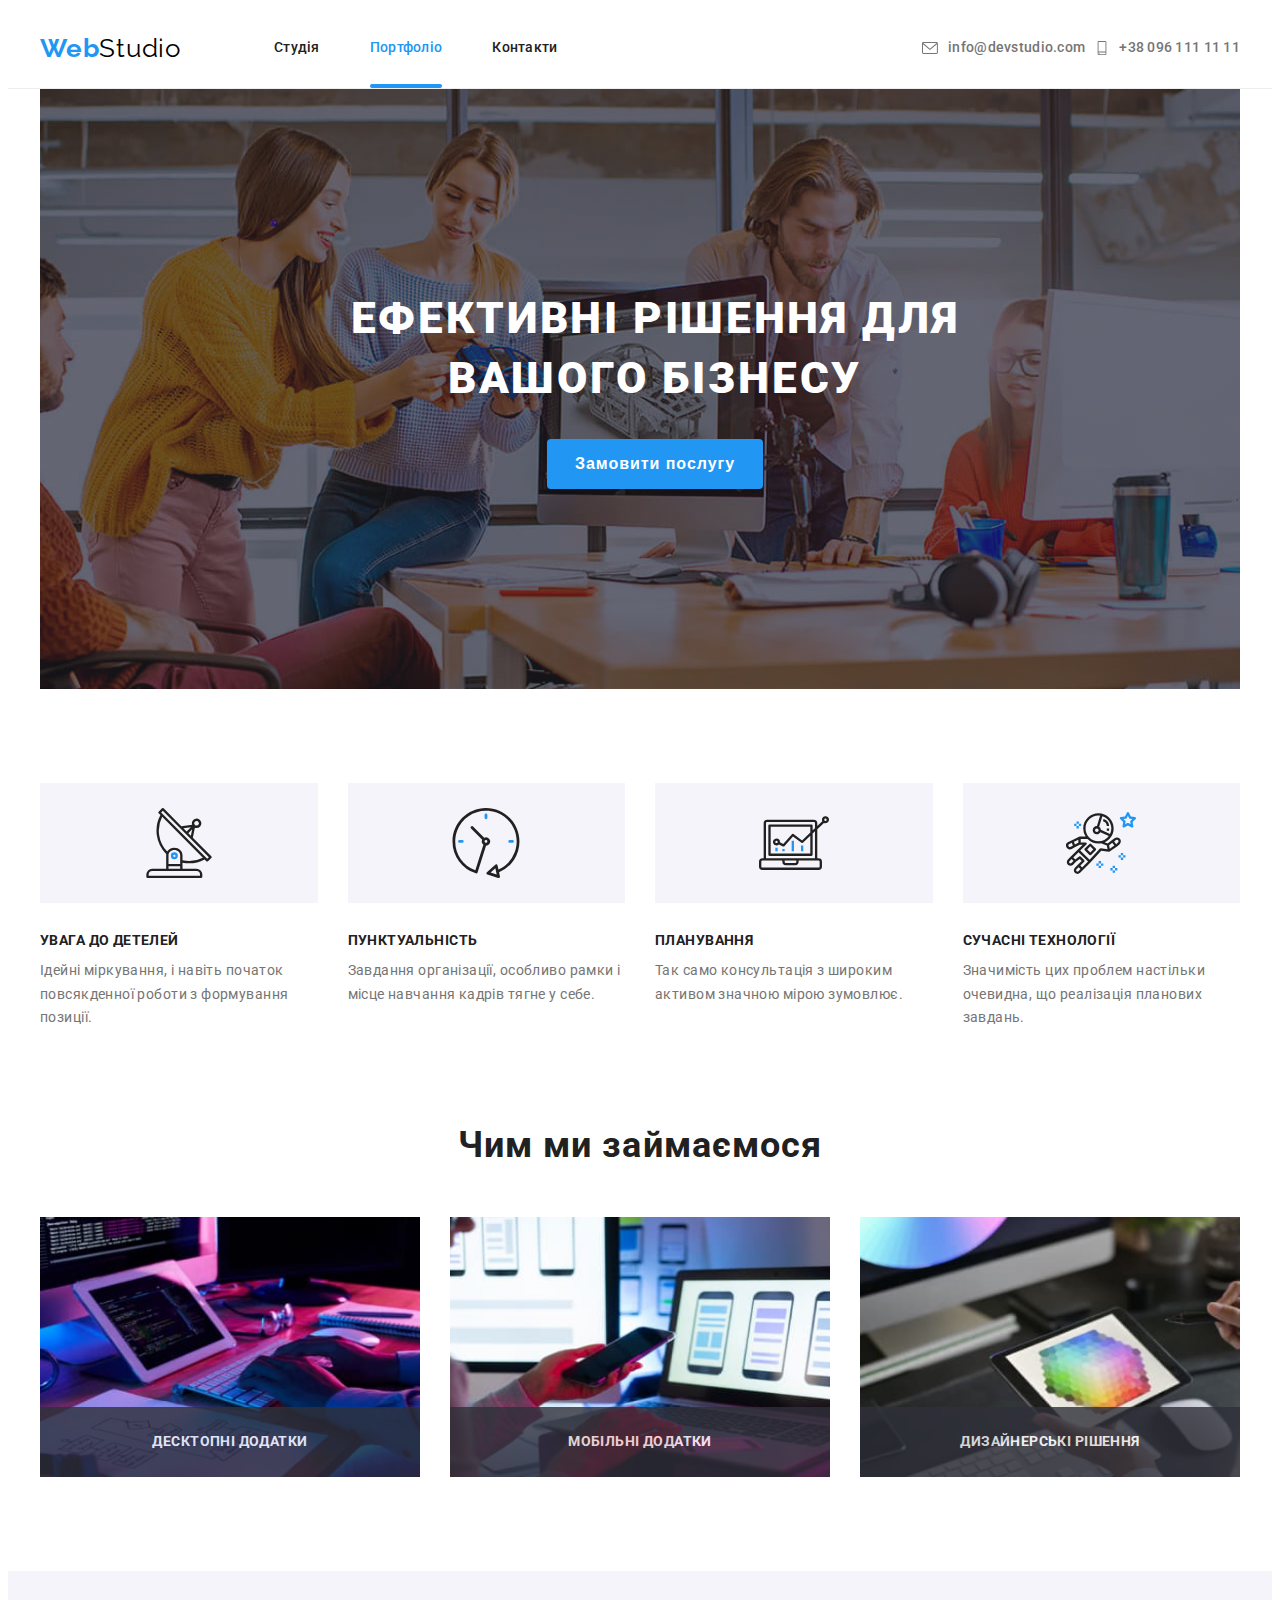
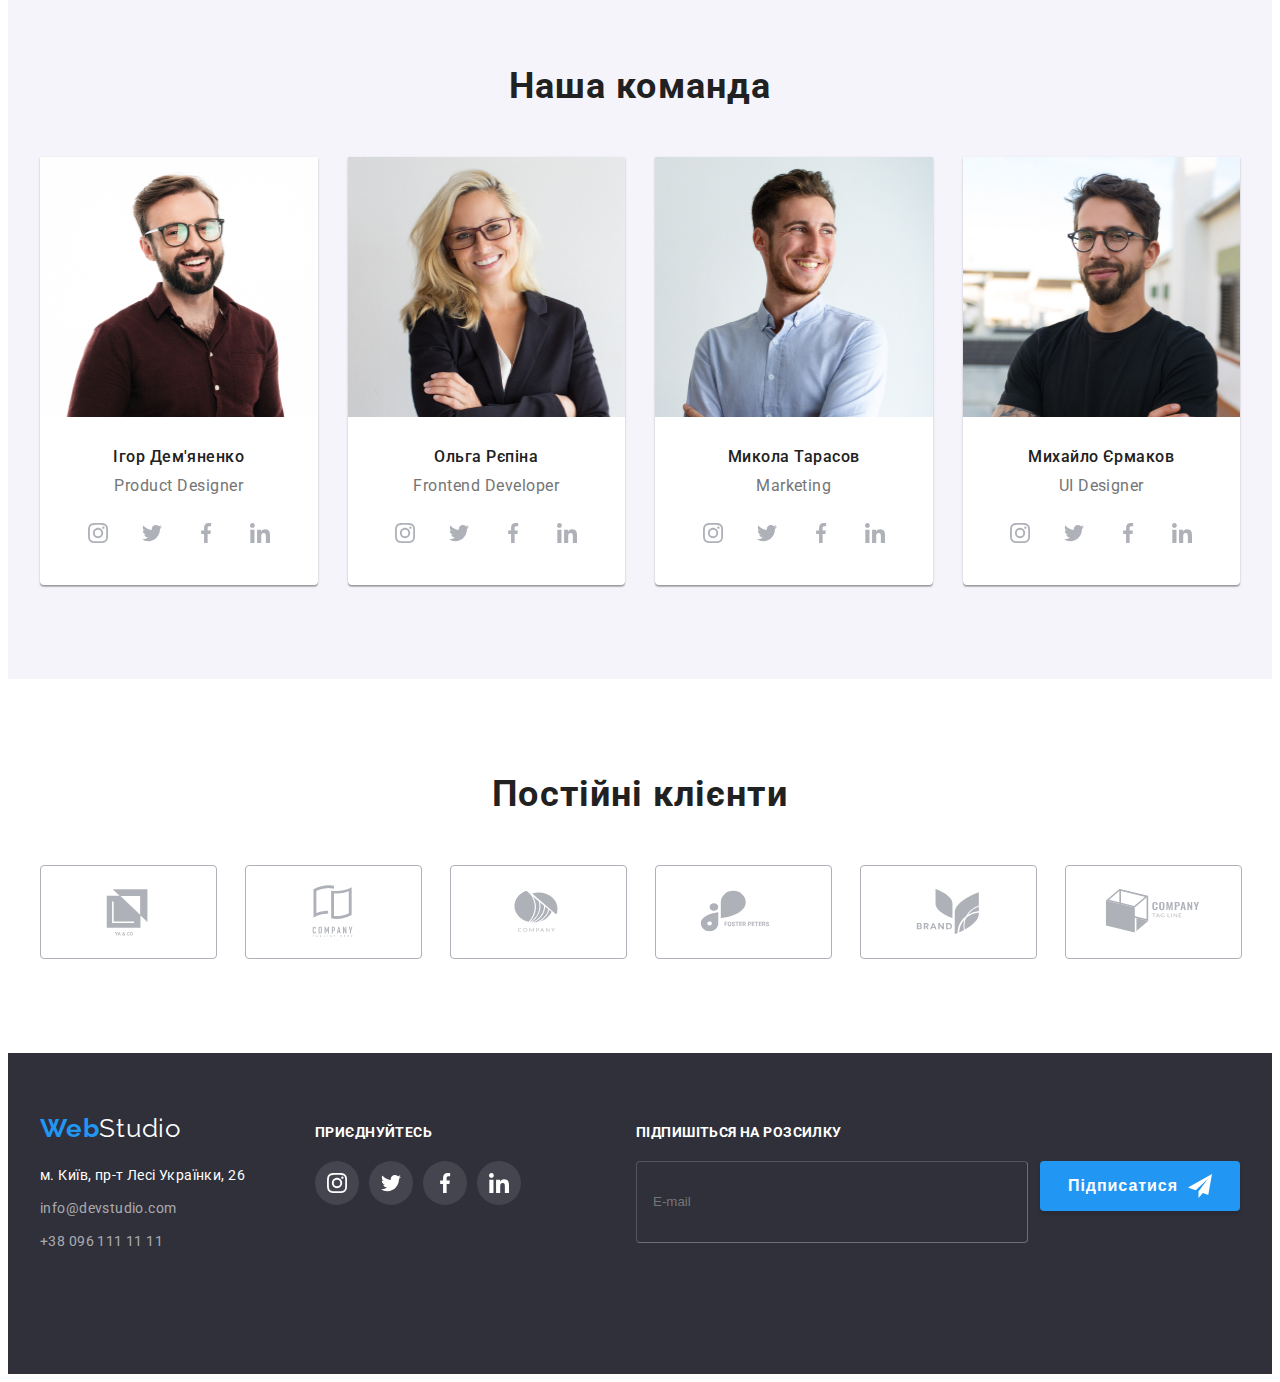
==== commit 9b6f5ec0: "Update2" ====
--- a/index.html
+++ b/index.html
@@ -27,14 +27,15 @@
             <nav class="navigation">
                 <a class="logo1 link" href="./index.html">Web<span class="logo2">Studio</span></a>
                 <ul class="navigation__main-list navigation__main-list--position">
-                    <li><a class="link navigation__link navigation__accent-link" href="./index.html">Студія</a></li>
-                    <li><a class="link navigation__link" href="./portfolio.html">Портфоліо</a></li>
+                    <li><a class="link navigation__link" href="./index.html">Студія</a></li>
+                    <li><a class="link navigation__link navigation__accent-link" href="./portfolio.html">Портфоліо</a>
+                    </li>
                     <li><a class="link navigation__link" href="./index.html">Контакти</a></li>
                 </ul>
             </nav>
             <ul class="header__contact  header__contact--position">
                 <li><a class="link header__contact-link" href="mailto:spolonchuk@gmail.com">
-                        <svg class="header__contact-svg header__contact-svg--position" width="16" height="12">
+                        <svg class="header__contact-svg header__contact-svg--position " width="16" height="12">
                             <use href="./images/svg/sprite.svg#icon-envelope"> </use>
                         </svg>
                         info@devstudio.com
@@ -48,8 +49,48 @@
                     </a>
                 </li>
             </ul>
+            <button class="mob-menu-btn js-open-menu" type="button" aria-label="Перемикач мобільного меню"
+                aria-expanded="false" aria-controls="mobile-menu">
+                <svg class="mob-menu-svg" width="40" height="40">
+                    <use class="mob-menu-svg1" href="./images/svg/mob-menu.svg#icon-menu"></use>
+                    <!-- <use class="mob-menu-svg2" href="./images/svg/mob-menu.svg#icon-close"></use> -->
+                </svg>
+            </button>
         </div>
     </header>
+
+    <!-- Мобільне меню -->
+    <div class="menu-container js-menu-container" id="mobile-menu">
+        <button class="mob-menu-btn mob-menu-close js-close-menu">
+            <svg class="mob-menu-svg" width="40" height="40">
+                <use class="mob-menu-svg2" href="./images/svg/mob-menu.svg#icon-close"></use>
+            </svg>
+        </button>
+        <ul class="mob-menu_list ">
+            <li class="mob-menu_item"><a class="link mob-menu__link" href="./index.html">Студія</a></li>
+            <li class="mob-menu_item"><a class="link mob-menu__link" href="./portfolio.html">Портфоліо</a></li>
+            <li class="mob-menu_item"><a class="link mob-menu__link" href="./index.html">Контакти</a></li>
+        </ul>
+        <div class="mob-menu__contact">
+            <ul class="">
+                <li class="mob-menu-item__tel"><a class="link mob-menu__tel" href="tel:+380961111111">
+                        +38 096 111 11 11
+                    </a>
+                </li>
+                <li class="mob-menu-item__mail"><a class="link  mob-menu__mail" href="mailto:spolonchuk@gmail.com">
+                        info@devstudio.com
+                    </a>
+                </li>
+            </ul>
+            <ul class="mob-menu-social">
+                <li class="mob-menu-social_item"><a class="link mob-menu-social_link" href="">Instagram</a></li>
+                <li class="mob-menu-social_item"><a class="link mob-menu-social_link" href="">Twitter</a></li>
+                <li class="mob-menu-social_item"><a class="link mob-menu-social_link" href="">Facebook</a></li>
+                <li class="mob-menu-social_item"><a class="link mob-menu-social_link" href="">LinkedIn</a></li>
+            </ul>
+        </div>
+    </div>
+    <!-- ----- -->
 
     <main>
         <!-- Герой -->
@@ -170,16 +211,30 @@
                 <h2 class="section-title">Чим ми займаємося</h2>
                 <ul class="works-list">
                     <li class="works-item">
-                        <img src="./images/main/img1.jpg" alt="Розробка" width="370" height="294">
+                        <picture>
+                            <source media="(min-width: 1200px)" srcset="./images/works/img1_lg_1x.jpg 1x,
+                                        ./images/works/img1_lg_2x.jpg 2x" type="image/jpg">
+                            <img class="team-foto" src="./images/works/img1_lg_1x.jpg" alt="Розробка" width="370"
+                                height="294" loading="lazy">
+                        </picture>
                         <p class="works-item-title">Десктопні додатки</p>
                     </li>
                     <li class="works-item">
-                        <img src="./images/main/img2.jpg" alt="Адаптація" width="370" height="294">
+                        <picture>
+                            <source media="(min-width: 1200px)" srcset="./images/works/img2_lg_1x.jpg 1x,
+                                        ./images/works/img2_lg_2x.jpg 2x" type="image/jpg">
+                            <img class="team-foto" src="./images/works/img2_lg_1x.jpg" alt="Адаптація" width="370"
+                                height="294" loading="lazy">
+                        </picture>
                         <p class="works-item-title">Мобільні додатки</p>
-
-                    </li>
-                    <li class="works-item"><img src="./images/main/img3.jpg" alt="Підбір кольору" width="370"
-                            height="294">
+                    </li>
+                    <li class="works-item">
+                        <picture>
+                            <source media="(min-width: 1200px)" srcset="./images/works/img3_lg_1x.jpg 1x,
+                                        ./images/works/img3_lg_2x.jpg 2x" type="image/jpg">
+                            <img class="team-foto" src="./images/works/img3_lg_1x.jpg" alt="Підбір кольору" width="370"
+                                height="294" loading="lazy">
+                        </picture>
                         <p class="works-item-title">Дизайнерські рішення</p>
                     </li>
                 </ul>
@@ -191,7 +246,16 @@
                 <h2 class="section-title">Наша команда</h2>
                 <ul class="team-list">
                     <li class="adv-item team-item">
-                        <img class="team-foto" src="./images/main/teamcard1.jpg" alt="Ігор Дем'яненко">
+                        <picture>
+                            <source media="(min-width: 1200px)" srcset="./images/team/member1_lg_1x.jpg 1x,
+                            ./images/team/member1_lg_2x.jpg 2x" type="image/jpg">
+                            <source media="(min-width: 768px)" srcset="./images/team/member1_md_1x.jpg 1x,
+                                                        ./images/team/member1_md_2x.jpg 2x" type="image/jpg">
+                            <source media="(max-width: 767px)" srcset="./images/team/member1_sm_1x.jpg 1x,
+                            ./images/team/member1_sm_2x.jpg 2x" type="image/jpg">
+                            <img class="team-foto" src="./images/team/member1_sm_1x.jpg" alt="Ігор Дем'яненко"
+                                width="450" height="460" loading="lazy">
+                        </picture>
                         <div class="team-box">
                             <h3 class="team-title">Ігор Дем'яненко</h3>
                             <p class="team-text">Product Designer</p>
@@ -228,7 +292,16 @@
                         </div>
                     </li>
                     <li class="adv-item team-item">
-                        <img class="team-foto" src="./images/main/teamcard2.jpg" alt="Ольга Рєпіна">
+                        <picture>
+                            <source media="(min-width: 1200px)" srcset="./images/team/member2_lg_1x.jpg 1x,
+                               ./images/team/member2_lg_2x.jpg 2x" type="image/jpg">
+                            <source media="(min-width: 768px)" srcset="./images/team/member2_md_1x.jpg 1x, 
+                                ./images/team/member2_md_2x.jpg 2x" type="image/jpg">
+                            <source media="(max-width: 767px)" srcset="./images/team/member2_sm_1x.jpg 1x,
+                               ./images/team/member2_sm_2x.jpg 2x" type="image/jpg">
+                            <img class="team-foto" src="./images/team/member2_sm_1x.jpg" alt="Ольга Рєпіна" width="450"
+                                height="460" loading="lazy">
+                        </picture>
                         <div class="team-box">
                             <h3 class="team-title">Ольга Рєпіна</h3>
                             <p class="team-text">Frontend Developer</p>
@@ -265,7 +338,16 @@
                         </div>
                     </li>
                     <li class="adv-item team-item">
-                        <img class="team-foto" src="./images/main/teamcard3.jpg" alt="Микола Тарасов">
+                        <picture>
+                            <source media="(min-width: 1200px)" srcset="./images/team/member3_lg_1x.jpg 1x,
+                                ./images/team/member3_lg_2x.jpg 2x" type="image/jpg">
+                            <source media="(min-width: 768px)" srcset="./images/team/member3_md_1x.jpg 1x,
+                                ./images/team/member3_md_2x.jpg 2x" type="image/jpg">
+                            <source media="(max-width: 767px)" srcset="./images/team/member3_sm_1x.jpg 1x,
+                               ./images/team/member3_sm_2x.jpg 2x" type="image/jpg">
+                            <img class="team-foto" src="./images/team/member3_sm_1x.jpg" alt="Микола Тарасов"
+                                width="450" height="460" loading="lazy">
+                        </picture>
                         <div class="team-box">
                             <h3 class="team-title">Микола Тарасов</h3>
                             <p class="team-text">Marketing</p>
@@ -302,7 +384,16 @@
                         </div>
                     </li>
                     <li class="adv-item team-item">
-                        <img class="team-foto" src="./images/main/teamcard4.jpg" alt="Михайло Єрмаков">
+                        <picture>
+                            <source media="(min-width: 1200px)" srcset="./images/team/member4_lg_1x.jpg 1x,
+                                                        ./images/team/member4_lg_2x.jpg 2x" type="image/jpg">
+                            <source media="(min-width: 768px)" srcset="./images/team/member4_md_1x.jpg 1x,
+                                                        ./images/team/member4_md_2x.jpg 2x" type="image/jpg">
+                            <source media="(max-width: 767px)" srcset="./images/team/member4_sm_1x.jpg 1x,
+                                                       ./images/team/member4_sm_2x.jpg 2x" type="image/jpg">
+                            <img class="team-foto" src="./images/team/member4_sm_1x.jpg" alt="Михайло Єрмаков"
+                                width="450" height="460" loading="lazy">
+                        </picture>
                         <div class="team-box">
                             <h3 class="team-title">Михайло Єрмаков</h3>
                             <p class="team-text">UI Designer</p>
--- a/css/main.min.css
+++ b/css/main.min.css
@@ -1 +1 @@
-body{font-family:Roboto,sans-serif;background-color:#fff;color:#212121}.container{margin-left:auto;margin-right:auto}@media screen and (min-width: 480px){.container{width:480px;padding-left:10px;padding-right:10px}}@media screen and (min-width: 768px){.container{width:768px;padding-left:15px;padding-right:15px}}@media screen and (min-width: 1200px){.container{width:1200px;padding-left:15px;padding-right:15px}}.link{color:currentColor;text-decoration:none}.link:hover,.link:focus{color:#2196f3}li,ul{list-style-type:none;padding:0;margin:0;-webkit-padding-start:0;padding-inline-start:0}img{display:block}ul,h1,h2,h3,p{margin:0;-webkit-margin-before:0;margin-block-start:0;-webkit-margin-after:0;margin-block-end:0}.visually-hidden{position:absolute;width:1px;height:1px;margin:-1px;border:0;padding:0;white-space:nowrap;-webkit-clip-path:inset(100%);clip-path:inset(100%);clip:rect(0 0 0 0);overflow:hidden}.section{padding-top:60px;padding-bottom:60px}@media screen and (min-width: 1200px){.section{padding-top:94px;padding-bottom:94px}}.section-title{font-size:28px;font-weight:700;line-height:1.17;letter-spacing:.03em;text-align:center;margin-bottom:30px}@media screen and (min-width: 1200px){.section-title{font-size:36px;margin-bottom:50px}}.btn{font-size:16px;font-weight:700;line-height:1.88;letter-spacing:.06em;display:-webkit-box;display:-ms-flexbox;display:flex;-webkit-box-align:center;-ms-flex-align:center;align-items:center;-webkit-box-pack:center;-ms-flex-pack:center;justify-content:center;border-radius:4px;border:none;width:200px;height:50px;cursor:pointer;margin:0 auto;color:#fff;background-color:#2196f3;-webkit-box-shadow:0px 4px 4px 0px rgba(0,0,0,.1490196078);box-shadow:0px 4px 4px 0px rgba(0,0,0,.1490196078)}@media screen and (min-width: 1200px){.btn{width:216px}}.btn-width{width:200px}.logo1{color:#2196f3;font-family:Raleway,sans-serif;font-size:26px;font-weight:700;line-height:1.19;letter-spacing:.03em;text-align:left;padding-top:16px;padding-bottom:16px}.logo2{color:#000;font-weight:400;padding-top:16px;padding-bottom:16px}.logo3{color:#fff;font-weight:400;padding-top:16px;padding-bottom:16px}.header{border-bottom:1px solid #eee}.flex-center,.header__contact-link,.navigation__main-list,.navigation,.container__header{display:-webkit-box;display:-ms-flexbox;display:flex;-webkit-box-align:center;-ms-flex-align:center;align-items:center}@media screen and (max-width: 767.98px){.navigation__main-list{display:none}}.navigation__main-list--position{gap:50px}@media screen and (min-width: 768px){.navigation__main-list--position{margin-left:88px}}@media screen and (min-width: 1200px){.navigation__main-list--position{margin-left:93px}}.navigation__link{display:block;font-size:14px;font-weight:500;line-height:1.14;letter-spacing:.02em;padding-top:32px;padding-bottom:32px;-webkit-transition:color 250ms cubic-bezier(0.4, 0, 0.2, 1);transition:color 250ms cubic-bezier(0.4, 0, 0.2, 1)}.navigation__accent-link{color:#2196f3;position:relative}.navigation__accent-link::after{content:"";display:block;width:100%;height:4px;background-color:#2196f3;border-radius:2px;position:absolute;bottom:0;left:0}@media screen and (max-width: 767.98px){.header__contact{display:none}}@media screen and (min-width: 768px){.header__contact{display:-webkit-box;display:-ms-flexbox;display:flex;-webkit-box-orient:vertical;-webkit-box-direction:normal;-ms-flex-direction:column;flex-direction:column}}@media screen and (min-width: 1200px){.header__contact{-webkit-box-align:center;-ms-flex-align:center;align-items:center;-webkit-box-orient:horizontal;-webkit-box-direction:normal;-ms-flex-direction:row;flex-direction:row}}.header__contact--position{margin-left:auto}@media screen and (min-width: 768px){.header__contact--position{gap:10px}}.header__contact-link{font-size:14px;font-weight:500;line-height:1.14;letter-spacing:.02em;color:#757575;-webkit-transition:color 250ms cubic-bezier(0.4, 0, 0.2, 1);transition:color 250ms cubic-bezier(0.4, 0, 0.2, 1)}@media screen and (min-width: 1200px){.header__contact-link{padding-top:32px;padding-bottom:32px}}.header__contact-svg{fill:#757575;-webkit-transition:fill 250ms cubic-bezier(0.4, 0, 0.2, 1);transition:fill 250ms cubic-bezier(0.4, 0, 0.2, 1)}.header__contact-link:hover .header__contact-svg,.header__contact-link:focus .header__contact-svg{fill:#2196f3}.header__contact-svg--position{margin-right:10px}.hero{background-image:-webkit-gradient(linear, left top, right top, from(rgba(47, 48, 58, 0.4)), to(rgba(47, 48, 58, 0.4))),url("../images/hero-img.jpg");background-image:linear-gradient(to right, rgba(47, 48, 58, 0.4), rgba(47, 48, 58, 0.4)),url("../images/hero-img.jpg");background-repeat:no-repeat;background-position:center;background-size:cover;padding-top:118px;padding-bottom:118px}@media screen and (min-width: 480px){.hero{max-width:480px}}@media screen and (min-width: 768px){.hero{max-width:768px}}@media screen and (min-width: 1200px){.hero{max-width:1200px;padding-top:200px;padding-bottom:200px}}.hero--position{margin-right:auto;margin-left:auto}.hero__title{color:#fff;font-size:26px;font-weight:900;line-height:1.62;letter-spacing:.06em;text-align:center;text-transform:uppercase;width:360px}@media screen and (min-width: 1200px){.hero__title{width:696px;font-size:44px;line-height:1.36}}.hero__title-position{margin-bottom:30px;margin-left:auto;margin-right:auto}.backdrop{position:fixed;top:0;left:0;width:100%;height:100%;background-color:rgba(0,0,0,.2);z-index:10;opacity:1;-webkit-transition:opacity 250ms cubic-bezier(0.4, 0, 0.2, 1),visibility 250ms cubic-bezier(0.4, 0, 0.2, 1);transition:opacity 250ms cubic-bezier(0.4, 0, 0.2, 1),visibility 250ms cubic-bezier(0.4, 0, 0.2, 1)}.backdrop.is-hidden{opacity:0;visibility:hidden;pointer-events:none}.modal-wrapper{border-radius:4px;background-color:#fff;position:absolute;padding:40px;width:450px;height:609px;top:50%;left:50%;-webkit-transition:-webkit-transform 250ms cubic-bezier(0.4, 0, 0.2, 1) 200ms;transition:-webkit-transform 250ms cubic-bezier(0.4, 0, 0.2, 1) 200ms;transition:transform 250ms cubic-bezier(0.4, 0, 0.2, 1) 200ms;transition:transform 250ms cubic-bezier(0.4, 0, 0.2, 1) 200ms, -webkit-transform 250ms cubic-bezier(0.4, 0, 0.2, 1) 200ms}.backdrop.is-hidden .modal-wrapper{-webkit-transform:translate(-50%, -50%) scale(0.5);transform:translate(-50%, -50%) scale(0.5)}.backdrop .modal-wrapper{-webkit-transform:translate(-50%, -50%) scale(1);transform:translate(-50%, -50%) scale(1)}.modal-wrapper a{color:#2196f3}@media screen and (min-width: 1200px){.modal-wrapper{width:528px;height:581px}}.modal-wrapper__close-btn{display:-webkit-box;display:-ms-flexbox;display:flex;-webkit-box-pack:center;-ms-flex-pack:center;justify-content:center;-webkit-box-align:center;-ms-flex-align:center;align-items:center;width:30px;height:30px;border-radius:50%;border-color:rgba(0,0,0,.1);background-color:#fff;position:absolute;top:8px;right:8px}.modal-wrapper___close-svg{fill:#000;-webkit-transition:fill 250ms cubic-bezier(0.4, 0, 0.2, 1);transition:fill 250ms cubic-bezier(0.4, 0, 0.2, 1)}.close-btn:hover .modal-wrapper___close-svg,.close-btn:focus .modal-wrapper___close-svg{fill:#2196f3}.modal-wrapper__title{font-size:20px;font-weight:700;line-height:1.5;letter-spacing:.03em;text-align:center}@media screen and (min-width: 1200px){.modal-wrapper__title{line-height:1.27}}.modal-wrapper__title-position{margin-bottom:12px}.form-call-back{display:-webkit-box;display:-ms-flexbox;display:flex;-webkit-box-orient:vertical;-webkit-box-direction:normal;-ms-flex-direction:column;flex-direction:column}.form-call-back__label{color:#757575;font-size:12px;line-height:1.17;letter-spacing:.01em;text-align:left;position:relative}.form-call-back__label--position{margin-bottom:10px}.form-call-back__text-label{display:block;margin-bottom:4px}.form-call-back__inp-info{height:40px;width:100%;padding:11px 15px 11px 40px;border-width:1px;border-radius:4px;border-color:rgba(33,33,33,.2);outline:rgba(0,0,0,0);-webkit-transition:border-color 250ms cubic-bezier(0.4, 0, 0.2, 1);transition:border-color 250ms cubic-bezier(0.4, 0, 0.2, 1)}.form-call-back__label:focus-within .form-call-back__inp-info{border-color:#2196f3}.form-call-back__svg-box{position:absolute;top:30px;left:12px}.form-call-back__svg{fill:#212121;-webkit-transition:fill 250ms cubic-bezier(0.4, 0, 0.2, 1);transition:fill 250ms cubic-bezier(0.4, 0, 0.2, 1)}.form-call-back__label:focus-within .form-call-back__svg{fill:#2196f3}.form-call-back__comment{height:120px;width:100%;resize:none;padding:12px 16px;border-width:1px;border-radius:4px;border-color:rgba(33,33,33,.2);outline:rgba(0,0,0,0);-webkit-transition:border-color 250ms cubic-bezier(0.4, 0, 0.2, 1);transition:border-color 250ms cubic-bezier(0.4, 0, 0.2, 1)}.form-call-back__label:focus-within .form-call-back__comment{border-color:#2196f3}.form-call-back__label--position-check{display:-webkit-box;display:-ms-flexbox;display:flex;margin:10px auto 30px auto;-webkit-box-align:center;-ms-flex-align:center;align-items:center}.form-call-back__news-check:checked+.form-call-back__custom-check{background-color:#2196f3;border-color:#2196f3}.form-call-back__news-check:checked+.form-call-back__custom-check>.form-call-back__custom-svg{opacity:1}.form-call-back__label:focus-within .form-call-back__news-check:checked+.form-call-back__custom-check{border-color:#212121}.form-call-back__label:focus-within .form-call-back__news-check:not(:checked)+.form-call-back__custom-check{border-color:#2196f3}.form-call-back__custom-check{display:-webkit-box;display:-ms-flexbox;display:flex;-webkit-box-align:center;-ms-flex-align:center;align-items:center;-webkit-box-pack:center;-ms-flex-pack:center;justify-content:center;width:16px;height:15px;border-radius:2px;border:2px solid #212121;-webkit-transition:background-color 250ms cubic-bezier(0.4, 0, 0.2, 1),border-color 250ms cubic-bezier(0.4, 0, 0.2, 1);transition:background-color 250ms cubic-bezier(0.4, 0, 0.2, 1),border-color 250ms cubic-bezier(0.4, 0, 0.2, 1)}.form-call-back__custom-svg{fill:#fff;opacity:0;-webkit-transition:opacity 250ms cubic-bezier(0.4, 0, 0.2, 1);transition:opacity 250ms cubic-bezier(0.4, 0, 0.2, 1)}.form-call-back__text-check{color:#757575;font-size:12px;line-height:1.17;letter-spacing:.03em;margin-left:7px}@media screen and (min-width: 1200px){.form-call-back__text-check{font-size:14px;line-height:1.71}}.advantages{padding-bottom:0}@media screen and (min-width: 768px){.adv-list{display:-webkit-box;display:-ms-flexbox;display:flex;-ms-flex-wrap:wrap;flex-wrap:wrap;gap:30px}}.adv-item{padding-bottom:30px}@media screen and (min-width: 768px){.adv-item{-ms-flex-preferred-size:calc((100% - 30px)/2);flex-basis:calc((100% - 30px)/2)}}@media screen and (min-width: 1200px){.adv-item{-ms-flex-preferred-size:calc((100% - 90px)/4);flex-basis:calc((100% - 90px)/4);padding-bottom:0}}.adv-box-svg{display:-webkit-box;display:-ms-flexbox;display:flex;background-color:#f5f4fa;-webkit-box-pack:center;-ms-flex-pack:center;justify-content:center;-webkit-box-align:center;-ms-flex-align:center;align-items:center;height:120px}.advan-title{font-size:14px;font-weight:700;line-height:1.14;letter-spacing:.03em;text-align:left;text-transform:uppercase;margin-top:30px;margin-bottom:10px}@media screen and (max-width: 767.98px){.advan-title{text-align:center}}.advan-text{font-size:14px;line-height:1.71;letter-spacing:.03em;text-align:left;color:#757575}@media screen and (max-width: 1199.98px){.works{display:none}}.works-list{display:-webkit-box;display:-ms-flexbox;display:flex;-ms-flex-wrap:wrap;flex-wrap:wrap;gap:30px}.works-item{-ms-flex-preferred-size:calc((100% - 60px)/3);flex-basis:calc((100% - 60px)/3);position:relative}.works-item-title{font-size:14px;font-weight:700;line-height:1.14;letter-spacing:.03em;text-align:center;text-transform:uppercase;color:#fff;padding-top:27px;padding-bottom:27px;background-color:#2f303a;opacity:.8;position:absolute;width:100%;bottom:0;left:0}.teams{background-color:#f5f4fa}@media screen and (min-width: 768px){.team-list{display:-webkit-box;display:-ms-flexbox;display:flex;-ms-flex-wrap:wrap;flex-wrap:wrap;gap:30px}}.team-item{border-radius:0px 0px 4px 4px;-webkit-box-shadow:0px 1px 3px rgba(0,0,0,.12),0px 1px 1px rgba(0,0,0,.14),0px 2px 1px rgba(0,0,0,.2);box-shadow:0px 1px 3px rgba(0,0,0,.12),0px 1px 1px rgba(0,0,0,.14),0px 2px 1px rgba(0,0,0,.2);background-color:#fff}.team-foto{width:450px;height:460px}@media screen and (min-width: 768px){.team-foto{width:354px;height:374px}}@media screen and (min-width: 1200px){.team-foto{width:270px;height:260px}}.team-box{padding-top:30px;padding-bottom:30px}.team-title{font-size:16px;font-weight:500;line-height:1.19;letter-spacing:.03em;text-align:center;margin-bottom:10px}.team-text{font-size:16px;line-height:1.19;letter-spacing:.03em;text-align:center;color:#757575;margin-bottom:16px}.social-list{display:-webkit-box;display:-ms-flexbox;display:flex;gap:10px;-webkit-box-pack:center;-ms-flex-pack:center;justify-content:center}.social-link{display:-webkit-box;display:-ms-flexbox;display:flex;-webkit-box-align:center;-ms-flex-align:center;align-items:center;-webkit-box-pack:center;-ms-flex-pack:center;justify-content:center;width:44px;height:44px;border-radius:50%;-webkit-transition:background-color 250ms cubic-bezier(0.4, 0, 0.2, 1);transition:background-color 250ms cubic-bezier(0.4, 0, 0.2, 1)}.social-link:hover,.social-link:focus{background-color:#2196f3}.social-svg{fill:#afb1b8;-webkit-transition:fill 250ms cubic-bezier(0.4, 0, 0.2, 1);transition:fill 250ms cubic-bezier(0.4, 0, 0.2, 1)}.social-link:hover .social-svg,.social-link:focus .social-svg{fill:#fff}.social-flooter-list{display:-webkit-box;display:-ms-flexbox;display:flex;-webkit-box-pack:center;-ms-flex-pack:center;justify-content:center;gap:10px;margin-top:20px}.social-flooter-link{display:-webkit-box;display:-ms-flexbox;display:flex;-webkit-box-align:center;-ms-flex-align:center;align-items:center;-webkit-box-pack:center;-ms-flex-pack:center;justify-content:center;width:44px;height:44px;border-radius:50%;background-color:rgba(255,255,255,.1);-webkit-transition:background-color 250ms cubic-bezier(0.4, 0, 0.2, 1);transition:background-color 250ms cubic-bezier(0.4, 0, 0.2, 1)}.social-flooter-link:hover,.social-flooter-link:focus{background-color:#2196f3}.social-flooter-svg{fill:#fff}.client-list{display:-webkit-box;display:-ms-flexbox;display:flex;-ms-flex-wrap:wrap;flex-wrap:wrap;gap:30px}.client-item{-ms-flex-preferred-size:calc((100% - 30px)/2);flex-basis:calc((100% - 30px)/2)}@media screen and (min-width: 768px){.client-item{-ms-flex-preferred-size:calc((100% - 60px)/3);flex-basis:calc((100% - 60px)/3)}}@media screen and (min-width: 1200px){.client-item{-ms-flex-preferred-size:calc((100% - 150px)/6);flex-basis:calc((100% - 150px)/6)}}.client-link{display:-webkit-box;display:-ms-flexbox;display:flex;-webkit-box-align:center;-ms-flex-align:center;align-items:center;-webkit-box-pack:center;-ms-flex-pack:center;justify-content:center;border:1px solid #afb1b8;border-radius:4px;width:210px;height:92px;-webkit-transition:border-color 250ms cubic-bezier(0.4, 0, 0.2, 1);transition:border-color 250ms cubic-bezier(0.4, 0, 0.2, 1)}@media screen and (min-width: 768px){.client-link{width:226px}}@media screen and (min-width: 1200px){.client-link{width:170px}}.client-link:hover,.client-link:focus{border-color:#2196f3}.client-svg{fill:#afb1b8;-webkit-transition:fill 250ms cubic-bezier(0.4, 0, 0.2, 1);transition:fill 250ms cubic-bezier(0.4, 0, 0.2, 1)}.client-link:hover .client-svg,.client-link:focus .client-svg{fill:#2196f3}.flooter{background-color:#2f303a;padding-top:60px;padding-bottom:60px}.fl-box{display:-webkit-box;display:-ms-flexbox;display:flex;-webkit-box-orient:vertical;-webkit-box-direction:normal;-ms-flex-direction:column;flex-direction:column}@media screen and (min-width: 1200px){.fl-box{-webkit-box-orient:horizontal;-webkit-box-direction:normal;-ms-flex-direction:row;flex-direction:row;-webkit-box-pack:justify;-ms-flex-pack:justify;justify-content:space-between;-webkit-box-align:baseline;-ms-flex-align:baseline;align-items:baseline}}.fl-box12{display:-webkit-box;display:-ms-flexbox;display:flex;-webkit-box-orient:vertical;-webkit-box-direction:normal;-ms-flex-direction:column;flex-direction:column}@media screen and (min-width: 768px){.fl-box12{-webkit-box-orient:horizontal;-webkit-box-direction:normal;-ms-flex-direction:row;flex-direction:row}}@media screen and (min-width: 768px)and (max-width: 1199.98px){.fl-box12{-ms-flex-pack:distribute;justify-content:space-around}}@media screen and (min-width: 1200px){.fl-box12{-webkit-box-align:baseline;-ms-flex-align:baseline;align-items:baseline}}.fl-box1{padding-bottom:60px}@media screen and (max-width: 1199.98px){.fl-box1{text-align:center}}.fl-box2{padding-bottom:60px}@media screen and (min-width: 1200px){.fl-box2{margin-left:70px}}.address{font-size:14px;line-height:1.71;letter-spacing:.03em;text-align:left;color:#fff;font-style:normal;margin-top:20px}@media screen and (max-width: 1199.98px){.address{text-align:center}}.flooter-link{font-size:14px;line-height:1.71;letter-spacing:.03em;text-align:left;color:rgba(255,255,255,.6)}.adress-list{margin-top:8px}@media screen and (min-width: 1200px){.adress-list{margin-top:9px}}.address-item{margin-top:8px}@media screen and (min-width: 1200px){.address-item{margin-top:9px}}.flooter-title{font-size:14px;font-weight:700;line-height:1.14;letter-spacing:.03em;text-align:center;text-transform:uppercase;color:#fff}@media screen and (min-width: 1200px){.flooter-title{text-align:left}}.form-subscribe{display:-webkit-box;display:-ms-flexbox;display:flex;margin-top:20px;-webkit-box-orient:vertical;-webkit-box-direction:normal;-ms-flex-direction:column;flex-direction:column;-webkit-box-align:center;-ms-flex-align:center;align-items:center}@media screen and (min-width: 1200px){.form-subscribe{-webkit-box-orient:horizontal;-webkit-box-direction:normal;-ms-flex-direction:row;flex-direction:row;-webkit-box-align:stretch;-ms-flex-align:stretch;align-items:stretch}}.inp-email{width:450px;height:50px;padding:15px 16px;background-color:inherit;border-radius:4px;border-width:1px;border-color:rgba(255,255,255,.3);color:rgba(255,255,255,.6);margin-bottom:20px}@media screen and (min-width: 1200px){.inp-email{width:358px;margin-right:12px}}.img-send{fill:#fff;margin-left:10px}.portf-btn-box{display:-webkit-box;display:-ms-flexbox;display:flex;-webkit-box-pack:center;-ms-flex-pack:center;justify-content:center;gap:8px;margin-bottom:40px}@media screen and (max-width: 767.98px){.portf-btn-box{width:80%;-webkit-box-pack:start;-ms-flex-pack:start;justify-content:flex-start;-ms-flex-wrap:wrap;flex-wrap:wrap;row-gap:15px}}@media screen and (min-width: 768px){.portf-btn-box{margin-bottom:30px}}@media screen and (min-width: 768px){.portf-btn-box{margin-bottom:50px}}.portfolio-btn{font-size:16px;font-weight:500;line-height:1.63;letter-spacing:.03em;text-align:center;background-color:#f5f4fa;color:#212121;height:38px;border-radius:4px;border:none;cursor:pointer;padding:6px 22px;-webkit-transition:color 250ms cubic-bezier(0.4, 0, 0.2, 1),background-color 250ms cubic-bezier(0.4, 0, 0.2, 1),-webkit-box-shadow 250ms cubic-bezier(0.4, 0, 0.2, 1);transition:color 250ms cubic-bezier(0.4, 0, 0.2, 1),background-color 250ms cubic-bezier(0.4, 0, 0.2, 1),-webkit-box-shadow 250ms cubic-bezier(0.4, 0, 0.2, 1);transition:color 250ms cubic-bezier(0.4, 0, 0.2, 1),background-color 250ms cubic-bezier(0.4, 0, 0.2, 1),box-shadow 250ms cubic-bezier(0.4, 0, 0.2, 1);transition:color 250ms cubic-bezier(0.4, 0, 0.2, 1),background-color 250ms cubic-bezier(0.4, 0, 0.2, 1),box-shadow 250ms cubic-bezier(0.4, 0, 0.2, 1),-webkit-box-shadow 250ms cubic-bezier(0.4, 0, 0.2, 1)}.portfolio-btn:focus,.portfolio-btn:hover{color:#fff;background-color:#2196f3;-webkit-box-shadow:0px 2px 2px 0px rgba(0,0,0,.1215686275),0px 1px 2px 0px rgba(0,0,0,.0784313725),0px 3px 1px 0px rgba(0,0,0,.1019607843);box-shadow:0px 2px 2px 0px rgba(0,0,0,.1215686275),0px 1px 2px 0px rgba(0,0,0,.0784313725),0px 3px 1px 0px rgba(0,0,0,.1019607843)}.accent-btn{color:#fff;background-color:#2196f3;-webkit-box-shadow:0px 2px 2px 0px rgba(0,0,0,.1215686275),0px 1px 2px 0px rgba(0,0,0,.0784313725),0px 3px 1px 0px rgba(0,0,0,.1019607843);box-shadow:0px 2px 2px 0px rgba(0,0,0,.1215686275),0px 1px 2px 0px rgba(0,0,0,.0784313725),0px 3px 1px 0px rgba(0,0,0,.1019607843)}.portfolio-list{display:-webkit-box;display:-ms-flexbox;display:flex;-ms-flex-wrap:wrap;flex-wrap:wrap;-webkit-column-gap:30px;-moz-column-gap:30px;column-gap:30px;row-gap:30px}.portfolio-item{background:#fff;-ms-flex-preferred-size:100%;flex-basis:100%}@media screen and (min-width: 768px){.portfolio-item{-ms-flex-preferred-size:calc((100% - 30px)/2);flex-basis:calc((100% - 30px)/2)}}@media screen and (min-width: 1200px){.portfolio-item{-ms-flex-preferred-size:calc((100% - 60px)/3);flex-basis:calc((100% - 60px)/3)}}.portfolio-img{width:100%;height:294px}.portfolio-link{display:block;color:currentColor;text-decoration:none;position:relative;-webkit-transition:-webkit-box-shadow 250ms cubic-bezier(0.4, 0, 0.2, 1);transition:-webkit-box-shadow 250ms cubic-bezier(0.4, 0, 0.2, 1);transition:box-shadow 250ms cubic-bezier(0.4, 0, 0.2, 1);transition:box-shadow 250ms cubic-bezier(0.4, 0, 0.2, 1), -webkit-box-shadow 250ms cubic-bezier(0.4, 0, 0.2, 1)}.portfolio-link:hover,.portfolio-link:focus{-webkit-box-shadow:1px 4px 6px 0px rgba(0,0,0,.1607843137),0px 4px 4px 0px rgba(0,0,0,.0588235294),0px 1px 1px 0px rgba(0,0,0,.1215686275);box-shadow:1px 4px 6px 0px rgba(0,0,0,.1607843137),0px 4px 4px 0px rgba(0,0,0,.0588235294),0px 1px 1px 0px rgba(0,0,0,.1215686275)}.portfolio-link-box{padding-top:20px;padding-bottom:20px;padding-left:24px;padding-right:24px;border-bottom:1px solid #eee;border-left:1px solid #eee;border-right:1px solid #eee}.portfolio-title{font-size:18px;font-weight:700;line-height:2;letter-spacing:.06em;text-align:left;margin-bottom:4px}.portfolio-text{font-size:16px;line-height:1.88;letter-spacing:.03em;text-align:left;color:#757575}.portfolio-box{position:relative;overflow:hidden}.description-text{font-size:18px;line-height:1.6;letter-spacing:.03em;text-align:left;color:#fff;background-color:#2196f3;opacity:.9;position:absolute;top:0;left:0;width:100%;height:100%;padding:63px 24px;-webkit-transform:translateY(100%);transform:translateY(100%);-webkit-transition:-webkit-transform 250ms cubic-bezier(0.4, 0, 0.2, 1);transition:-webkit-transform 250ms cubic-bezier(0.4, 0, 0.2, 1);transition:transform 250ms cubic-bezier(0.4, 0, 0.2, 1);transition:transform 250ms cubic-bezier(0.4, 0, 0.2, 1), -webkit-transform 250ms cubic-bezier(0.4, 0, 0.2, 1)}.portfolio-link:hover .description-text,.portfolio-link:focus .description-text{-webkit-transform:translateY(0);transform:translateY(0)}/*# sourceMappingURL=main.min.css.map */+body{font-family:Roboto,sans-serif;background-color:#fff;color:#212121}.container{margin-left:auto;margin-right:auto}@media screen and (min-width: 480px){.container{width:480px;padding-left:10px;padding-right:10px}}@media screen and (min-width: 768px){.container{width:768px;padding-left:15px;padding-right:15px}}@media screen and (min-width: 1200px){.container{width:1200px;padding-left:15px;padding-right:15px}}.link{color:currentColor;text-decoration:none}.link:hover,.link:focus{color:#2196f3}li,ul{list-style-type:none;padding:0;margin:0;-webkit-padding-start:0;padding-inline-start:0}img{display:block;max-width:100%;height:auto}ul,h1,h2,h3,p{margin:0;-webkit-margin-before:0;margin-block-start:0;-webkit-margin-after:0;margin-block-end:0}.visually-hidden{position:absolute;width:1px;height:1px;margin:-1px;border:0;padding:0;white-space:nowrap;-webkit-clip-path:inset(100%);clip-path:inset(100%);clip:rect(0 0 0 0);overflow:hidden}.section{padding-top:60px;padding-bottom:60px}@media screen and (min-width: 1200px){.section{padding-top:94px;padding-bottom:94px}}.section-title{font-size:28px;font-weight:700;line-height:1.17;letter-spacing:.03em;text-align:center;margin-bottom:30px}@media screen and (min-width: 1200px){.section-title{font-size:36px;margin-bottom:50px}}.btn{font-size:16px;font-weight:700;line-height:1.88;letter-spacing:.06em;display:-webkit-box;display:-ms-flexbox;display:flex;-webkit-box-align:center;-ms-flex-align:center;align-items:center;-webkit-box-pack:center;-ms-flex-pack:center;justify-content:center;border-radius:4px;border:none;width:200px;height:50px;cursor:pointer;margin:0 auto;color:#fff;background-color:#2196f3;-webkit-box-shadow:0px 4px 4px 0px rgba(0,0,0,.1490196078);box-shadow:0px 4px 4px 0px rgba(0,0,0,.1490196078)}@media screen and (min-width: 1200px){.btn{width:216px}}.btn-width{width:200px}.logo1{color:#2196f3;font-family:Raleway,sans-serif;font-size:26px;font-weight:700;line-height:1.19;letter-spacing:.03em;text-align:left;padding-top:16px;padding-bottom:16px}.logo2{color:#000;font-weight:400;padding-top:16px;padding-bottom:16px}.logo3{color:#fff;font-weight:400;padding-top:16px;padding-bottom:16px}.header{border-bottom:1px solid #eee}.flex-center,.header__contact-link,.navigation__main-list,.navigation,.container__header{display:-webkit-box;display:-ms-flexbox;display:flex;-webkit-box-align:center;-ms-flex-align:center;align-items:center}@media screen and (max-width: 767.98px){.container__header{-webkit-box-pack:justify;-ms-flex-pack:justify;justify-content:space-between}}@media screen and (max-width: 767.98px){.navigation__main-list{display:none}}.navigation__main-list--position{gap:50px}@media screen and (min-width: 768px){.navigation__main-list--position{margin-left:88px}}@media screen and (min-width: 1200px){.navigation__main-list--position{margin-left:93px}}.navigation__link{display:block;font-size:14px;font-weight:500;line-height:1.14;letter-spacing:.02em;padding-top:32px;padding-bottom:32px;-webkit-transition:color 250ms cubic-bezier(0.4, 0, 0.2, 1);transition:color 250ms cubic-bezier(0.4, 0, 0.2, 1)}.navigation__accent-link{color:#2196f3;position:relative}.navigation__accent-link::after{content:"";display:block;width:100%;height:4px;background-color:#2196f3;border-radius:2px;position:absolute;bottom:0;left:0}@media screen and (max-width: 767.98px){.header__contact{display:none}}@media screen and (min-width: 768px){.header__contact{display:-webkit-box;display:-ms-flexbox;display:flex;-webkit-box-orient:vertical;-webkit-box-direction:normal;-ms-flex-direction:column;flex-direction:column}}@media screen and (min-width: 1200px){.header__contact{-webkit-box-align:center;-ms-flex-align:center;align-items:center;-webkit-box-orient:horizontal;-webkit-box-direction:normal;-ms-flex-direction:row;flex-direction:row}}.header__contact--position{margin-left:auto}@media screen and (min-width: 768px){.header__contact--position{gap:10px}}.header__contact-link{font-size:14px;font-weight:500;line-height:1.14;letter-spacing:.02em;color:#757575;-webkit-transition:color 250ms cubic-bezier(0.4, 0, 0.2, 1);transition:color 250ms cubic-bezier(0.4, 0, 0.2, 1)}@media screen and (min-width: 1200px){.header__contact-link{padding-top:32px;padding-bottom:32px}}.header__contact-svg{fill:#757575;-webkit-transition:fill 250ms cubic-bezier(0.4, 0, 0.2, 1);transition:fill 250ms cubic-bezier(0.4, 0, 0.2, 1)}.header__contact-link:hover .header__contact-svg,.header__contact-link:focus .header__contact-svg{fill:#2196f3}.header__contact-svg--position{margin-right:10px}.mob-menu-btn{border:none;background-color:rgba(0,0,0,0)}@media screen and (min-width: 768px){.mob-menu-btn{display:none}}.mob-menu-svg{fill:#212121;-webkit-transition:fill 250ms cubic-bezier(0.4, 0, 0.2, 1);transition:fill 250ms cubic-bezier(0.4, 0, 0.2, 1)}.mob-menu-btn:hover .mob-menu-svg,.mob-menu-btn:focus .mob-menu-svg{fill:#2196f3}.menu-container{background-color:#fff;position:fixed;top:0;left:0;width:100%;height:100%;padding:48px 40px;z-index:999;display:-webkit-box;display:-ms-flexbox;display:flex;-webkit-box-orient:vertical;-webkit-box-direction:normal;-ms-flex-direction:column;flex-direction:column;-webkit-box-pack:justify;-ms-flex-pack:justify;justify-content:space-between;-webkit-transform:translateX(100%);transform:translateX(100%);-webkit-transition:-webkit-transform 250ms cubic-bezier(0.4, 0, 0.2, 1);transition:-webkit-transform 250ms cubic-bezier(0.4, 0, 0.2, 1);transition:transform 250ms cubic-bezier(0.4, 0, 0.2, 1);transition:transform 250ms cubic-bezier(0.4, 0, 0.2, 1), -webkit-transform 250ms cubic-bezier(0.4, 0, 0.2, 1)}.menu-container.is-open{-webkit-transform:translateX(0);transform:translateX(0)}.mob-menu-close{position:absolute;top:10px;right:15px;border:none;background-color:rgba(0,0,0,0)}.mob-menu_item:not(:last-child){margin-bottom:32px}.mob-menu__link{font-size:40px;font-weight:500;line-height:1.18;letter-spacing:.02em;text-align:left;color:#212121}.mob-menu__link .mob-menu__link:hover,.mob-menu__link .mob-menu__link:focus{color:#2196f3}.mob-menu__accent-link{color:#2196f3}.mob-menu__tel{font-size:34px;font-weight:500;line-height:1.18;letter-spacing:.02em;text-align:left;color:#2196f3}.mob-menu-item__tel{margin-bottom:32px}.mob-menu__mail{font-size:24px;font-weight:500;line-height:1.17;letter-spacing:.02em;text-align:left;color:#757575}.mob-menu-item__mail{margin-bottom:64px}.mob-menu-social{display:-webkit-box;display:-ms-flexbox;display:flex;gap:0px}.mob-menu-social_item{padding-left:10px;padding-right:10px;height:22px}.mob-menu-social_item:not(:last-child){border-right:rgba(33,33,33,.2) solid 1px}.mob-menu-social_link{font-size:18px;font-weight:500;line-height:1.22;letter-spacing:.02em;text-align:left;color:#2196f3}.hero{background-image:-webkit-gradient(linear, left top, right top, from(rgba(47, 48, 58, 0.4)), to(rgba(47, 48, 58, 0.4))),url("../images/hero/hero-img_sm_1x.jpg");background-image:linear-gradient(to right, rgba(47, 48, 58, 0.4), rgba(47, 48, 58, 0.4)),url("../images/hero/hero-img_sm_1x.jpg");background-repeat:no-repeat;background-position:center;background-size:cover;padding-top:118px;padding-bottom:118px;max-width:480px}@media(min-device-pixel-ratio: 2),(-webkit-min-device-pixel-ratio: 2),(min-resolution: 192dpi),(min-resolution: 2dppx){.hero{background-image:-webkit-gradient(linear, left top, right top, from(rgba(47, 48, 58, 0.4)), to(rgba(47, 48, 58, 0.4))),url("../images/hero/hero-img_sm_2x.jpg");background-image:linear-gradient(to right, rgba(47, 48, 58, 0.4), rgba(47, 48, 58, 0.4)),url("../images/hero/hero-img_sm_2x.jpg")}}@media screen and (min-width: 768px){.hero{max-width:768px;background-image:-webkit-gradient(linear, left top, right top, from(rgba(47, 48, 58, 0.4)), to(rgba(47, 48, 58, 0.4))),url("../images/hero/hero-img_md_1x.jpg");background-image:linear-gradient(to right, rgba(47, 48, 58, 0.4), rgba(47, 48, 58, 0.4)),url("../images/hero/hero-img_md_1x.jpg")}}@media screen and (min-width: 768px)and (min-device-pixel-ratio: 2),screen and (min-width: 768px)and (-webkit-min-device-pixel-ratio: 2),screen and (min-width: 768px)and (min-resolution: 192dpi),screen and (min-width: 768px)and (min-resolution: 2dppx){.hero{background-image:-webkit-gradient(linear, left top, right top, from(rgba(47, 48, 58, 0.4)), to(rgba(47, 48, 58, 0.4))),url("../images/hero/hero-img_md_2x.jpg");background-image:linear-gradient(to right, rgba(47, 48, 58, 0.4), rgba(47, 48, 58, 0.4)),url("../images/hero/hero-img_md_2x.jpg")}}@media screen and (min-width: 1200px){.hero{max-width:1200px;padding-top:200px;padding-bottom:200px;background-image:-webkit-gradient(linear, left top, right top, from(rgba(47, 48, 58, 0.4)), to(rgba(47, 48, 58, 0.4))),url("../images/hero/hero-img_lg_1x.jpg");background-image:linear-gradient(to right, rgba(47, 48, 58, 0.4), rgba(47, 48, 58, 0.4)),url("../images/hero/hero-img_lg_1x.jpg")}}@media screen and (min-width: 1200px)and (min-device-pixel-ratio: 2),screen and (min-width: 1200px)and (-webkit-min-device-pixel-ratio: 2),screen and (min-width: 1200px)and (min-resolution: 192dpi),screen and (min-width: 1200px)and (min-resolution: 2dppx){.hero{background-image:-webkit-gradient(linear, left top, right top, from(rgba(47, 48, 58, 0.4)), to(rgba(47, 48, 58, 0.4))),url("../images/hero/hero-img_lg_2x.jpg");background-image:linear-gradient(to right, rgba(47, 48, 58, 0.4), rgba(47, 48, 58, 0.4)),url("../images/hero/hero-img_lg_2x.jpg")}}.hero--position{margin-right:auto;margin-left:auto}.hero__title{color:#fff;font-size:26px;font-weight:900;line-height:1.62;letter-spacing:.06em;text-align:center;text-transform:uppercase;width:360px}@media screen and (min-width: 1200px){.hero__title{width:696px;font-size:44px;line-height:1.36}}.hero__title-position{margin-bottom:30px;margin-left:auto;margin-right:auto}.backdrop{position:fixed;top:0;left:0;width:100%;height:100%;background-color:rgba(0,0,0,.2);z-index:10;opacity:1;-webkit-transition:opacity 250ms cubic-bezier(0.4, 0, 0.2, 1),visibility 250ms cubic-bezier(0.4, 0, 0.2, 1);transition:opacity 250ms cubic-bezier(0.4, 0, 0.2, 1),visibility 250ms cubic-bezier(0.4, 0, 0.2, 1)}.backdrop.is-hidden{opacity:0;visibility:hidden;pointer-events:none}.modal-wrapper{border-radius:4px;background-color:#fff;position:absolute;padding:40px;max-width:450px;max-height:609px;width:90%;height:90%;top:50%;left:50%;overflow-y:scroll;-webkit-transition:-webkit-transform 250ms cubic-bezier(0.4, 0, 0.2, 1) 200ms;transition:-webkit-transform 250ms cubic-bezier(0.4, 0, 0.2, 1) 200ms;transition:transform 250ms cubic-bezier(0.4, 0, 0.2, 1) 200ms;transition:transform 250ms cubic-bezier(0.4, 0, 0.2, 1) 200ms, -webkit-transform 250ms cubic-bezier(0.4, 0, 0.2, 1) 200ms}.backdrop.is-hidden .modal-wrapper{-webkit-transform:translate(-50%, -50%) scale(0.5);transform:translate(-50%, -50%) scale(0.5)}.backdrop .modal-wrapper{-webkit-transform:translate(-50%, -50%) scale(1);transform:translate(-50%, -50%) scale(1)}.modal-wrapper a{color:#2196f3}@media screen and (min-width: 1200px){.modal-wrapper{max-width:528px;max-height:581px}}.modal-wrapper__close-btn{display:-webkit-box;display:-ms-flexbox;display:flex;-webkit-box-pack:center;-ms-flex-pack:center;justify-content:center;-webkit-box-align:center;-ms-flex-align:center;align-items:center;width:30px;height:30px;border-radius:50%;border-color:rgba(0,0,0,.1);background-color:#fff;position:absolute;top:8px;right:8px}.modal-wrapper___close-svg{fill:#000;-webkit-transition:fill 250ms cubic-bezier(0.4, 0, 0.2, 1);transition:fill 250ms cubic-bezier(0.4, 0, 0.2, 1)}.close-btn:hover .modal-wrapper___close-svg,.close-btn:focus .modal-wrapper___close-svg{fill:#2196f3}.modal-wrapper__title{font-size:20px;font-weight:700;line-height:1.5;letter-spacing:.03em;text-align:center}@media screen and (min-width: 1200px){.modal-wrapper__title{line-height:1.27}}.modal-wrapper__title-position{margin-bottom:12px}.form-call-back{display:-webkit-box;display:-ms-flexbox;display:flex;-webkit-box-orient:vertical;-webkit-box-direction:normal;-ms-flex-direction:column;flex-direction:column}.form-call-back__label{color:#757575;font-size:12px;line-height:1.17;letter-spacing:.01em;text-align:left;position:relative}.form-call-back__label--position{margin-bottom:10px}.form-call-back__text-label{display:block;margin-bottom:4px}.form-call-back__inp-info{height:40px;width:100%;padding:11px 15px 11px 40px;border-width:1px;border-radius:4px;border-color:rgba(33,33,33,.2);outline:rgba(0,0,0,0);-webkit-transition:border-color 250ms cubic-bezier(0.4, 0, 0.2, 1);transition:border-color 250ms cubic-bezier(0.4, 0, 0.2, 1)}.form-call-back__label:focus-within .form-call-back__inp-info{border-color:#2196f3}.form-call-back__svg-box{position:absolute;top:30px;left:12px}.form-call-back__svg{fill:#212121;-webkit-transition:fill 250ms cubic-bezier(0.4, 0, 0.2, 1);transition:fill 250ms cubic-bezier(0.4, 0, 0.2, 1)}.form-call-back__label:focus-within .form-call-back__svg{fill:#2196f3}.form-call-back__comment{height:120px;width:100%;resize:none;padding:12px 16px;border-width:1px;border-radius:4px;border-color:rgba(33,33,33,.2);outline:rgba(0,0,0,0);-webkit-transition:border-color 250ms cubic-bezier(0.4, 0, 0.2, 1);transition:border-color 250ms cubic-bezier(0.4, 0, 0.2, 1)}.form-call-back__label:focus-within .form-call-back__comment{border-color:#2196f3}.form-call-back__label--position-check{display:-webkit-box;display:-ms-flexbox;display:flex;margin:10px auto 30px auto;-webkit-box-align:center;-ms-flex-align:center;align-items:center}.form-call-back__news-check:checked+.form-call-back__custom-check{background-color:#2196f3;border-color:#2196f3}.form-call-back__news-check:checked+.form-call-back__custom-check>.form-call-back__custom-svg{opacity:1}.form-call-back__label:focus-within .form-call-back__news-check:checked+.form-call-back__custom-check{border-color:#212121}.form-call-back__label:focus-within .form-call-back__news-check:not(:checked)+.form-call-back__custom-check{border-color:#2196f3}.form-call-back__custom-check{display:-webkit-box;display:-ms-flexbox;display:flex;-webkit-box-align:center;-ms-flex-align:center;align-items:center;-webkit-box-pack:center;-ms-flex-pack:center;justify-content:center;width:16px;height:15px;border-radius:2px;border:2px solid #212121;-webkit-transition:background-color 250ms cubic-bezier(0.4, 0, 0.2, 1),border-color 250ms cubic-bezier(0.4, 0, 0.2, 1);transition:background-color 250ms cubic-bezier(0.4, 0, 0.2, 1),border-color 250ms cubic-bezier(0.4, 0, 0.2, 1)}.form-call-back__custom-svg{fill:#fff;opacity:0;-webkit-transition:opacity 250ms cubic-bezier(0.4, 0, 0.2, 1);transition:opacity 250ms cubic-bezier(0.4, 0, 0.2, 1)}.form-call-back__text-check{color:#757575;font-size:12px;line-height:1.17;letter-spacing:.03em;margin-left:7px}@media screen and (min-width: 1200px){.form-call-back__text-check{font-size:14px;line-height:1.71}}.advantages{padding-bottom:0}@media screen and (min-width: 768px){.adv-list{display:-webkit-box;display:-ms-flexbox;display:flex;-ms-flex-wrap:wrap;flex-wrap:wrap;gap:30px}}.adv-item{padding-bottom:30px}@media screen and (min-width: 768px){.adv-item{-ms-flex-preferred-size:calc((100% - 30px)/2);flex-basis:calc((100% - 30px)/2)}}@media screen and (min-width: 1200px){.adv-item{-ms-flex-preferred-size:calc((100% - 90px)/4);flex-basis:calc((100% - 90px)/4);padding-bottom:0}}.adv-box-svg{display:-webkit-box;display:-ms-flexbox;display:flex;background-color:#f5f4fa;-webkit-box-pack:center;-ms-flex-pack:center;justify-content:center;-webkit-box-align:center;-ms-flex-align:center;align-items:center;height:120px}.advan-title{font-size:14px;font-weight:700;line-height:1.14;letter-spacing:.03em;text-align:left;text-transform:uppercase;margin-top:30px;margin-bottom:10px}@media screen and (max-width: 767.98px){.advan-title{text-align:center}}.advan-text{font-size:14px;line-height:1.71;letter-spacing:.03em;text-align:left;color:#757575}@media screen and (max-width: 1199.98px){.works{display:none}}.works-list{display:-webkit-box;display:-ms-flexbox;display:flex;-ms-flex-wrap:wrap;flex-wrap:wrap;gap:30px}.works-item{-ms-flex-preferred-size:calc((100% - 60px)/3);flex-basis:calc((100% - 60px)/3);position:relative}.works-item-title{font-size:14px;font-weight:700;line-height:1.14;letter-spacing:.03em;text-align:center;text-transform:uppercase;color:#fff;padding-top:27px;padding-bottom:27px;background-color:#2f303a;opacity:.8;position:absolute;width:100%;bottom:0;left:0}.teams{background-color:#f5f4fa}.team-list{display:-webkit-box;display:-ms-flexbox;display:flex;-ms-flex-wrap:wrap;flex-wrap:wrap;gap:30px}.team-item{border-radius:0px 0px 4px 4px;-webkit-box-shadow:0px 1px 3px rgba(0,0,0,.12),0px 1px 1px rgba(0,0,0,.14),0px 2px 1px rgba(0,0,0,.2);box-shadow:0px 1px 3px rgba(0,0,0,.12),0px 1px 1px rgba(0,0,0,.14),0px 2px 1px rgba(0,0,0,.2);background-color:#fff;-ms-flex-preferred-size:100%;flex-basis:100%}@media screen and (min-width: 768px){.team-item{-ms-flex-preferred-size:calc((100% - 30px)/2);flex-basis:calc((100% - 30px)/2)}}@media screen and (min-width: 1200px){.team-item{-ms-flex-preferred-size:calc((100% - 90px)/4);flex-basis:calc((100% - 90px)/4)}}.team-foto{width:100%;height:460px}@media screen and (min-width: 768px){.team-foto{height:374px}}@media screen and (min-width: 1200px){.team-foto{height:260px}}.team-box{padding-top:30px;padding-bottom:30px}.team-title{font-size:16px;font-weight:500;line-height:1.19;letter-spacing:.03em;text-align:center;margin-bottom:10px}.team-text{font-size:16px;line-height:1.19;letter-spacing:.03em;text-align:center;color:#757575;margin-bottom:16px}.social-list{display:-webkit-box;display:-ms-flexbox;display:flex;gap:10px;-webkit-box-pack:center;-ms-flex-pack:center;justify-content:center}.social-link{display:-webkit-box;display:-ms-flexbox;display:flex;-webkit-box-align:center;-ms-flex-align:center;align-items:center;-webkit-box-pack:center;-ms-flex-pack:center;justify-content:center;width:44px;height:44px;border-radius:50%;-webkit-transition:background-color 250ms cubic-bezier(0.4, 0, 0.2, 1);transition:background-color 250ms cubic-bezier(0.4, 0, 0.2, 1)}.social-link:hover,.social-link:focus{background-color:#2196f3}.social-svg{fill:#afb1b8;-webkit-transition:fill 250ms cubic-bezier(0.4, 0, 0.2, 1);transition:fill 250ms cubic-bezier(0.4, 0, 0.2, 1)}.social-link:hover .social-svg,.social-link:focus .social-svg{fill:#fff}.social-flooter-list{display:-webkit-box;display:-ms-flexbox;display:flex;-webkit-box-pack:center;-ms-flex-pack:center;justify-content:center;gap:10px;margin-top:20px}.social-flooter-link{display:-webkit-box;display:-ms-flexbox;display:flex;-webkit-box-align:center;-ms-flex-align:center;align-items:center;-webkit-box-pack:center;-ms-flex-pack:center;justify-content:center;width:44px;height:44px;border-radius:50%;background-color:rgba(255,255,255,.1);-webkit-transition:background-color 250ms cubic-bezier(0.4, 0, 0.2, 1);transition:background-color 250ms cubic-bezier(0.4, 0, 0.2, 1)}.social-flooter-link:hover,.social-flooter-link:focus{background-color:#2196f3}.social-flooter-svg{fill:#fff}.client-list{display:-webkit-box;display:-ms-flexbox;display:flex;-ms-flex-wrap:wrap;flex-wrap:wrap;gap:30px}.client-item{-ms-flex-preferred-size:calc((100% - 30px)/2);flex-basis:calc((100% - 30px)/2)}@media screen and (min-width: 768px){.client-item{-ms-flex-preferred-size:calc((100% - 60px)/3);flex-basis:calc((100% - 60px)/3)}}@media screen and (min-width: 1200px){.client-item{-ms-flex-preferred-size:calc((100% - 150px)/6);flex-basis:calc((100% - 150px)/6)}}.client-link{display:-webkit-box;display:-ms-flexbox;display:flex;-webkit-box-align:center;-ms-flex-align:center;align-items:center;-webkit-box-pack:center;-ms-flex-pack:center;justify-content:center;border:1px solid #afb1b8;border-radius:4px;width:100%;height:92px;-webkit-transition:border-color 250ms cubic-bezier(0.4, 0, 0.2, 1);transition:border-color 250ms cubic-bezier(0.4, 0, 0.2, 1)}.client-link:hover,.client-link:focus{border-color:#2196f3}.client-svg{fill:#afb1b8;-webkit-transition:fill 250ms cubic-bezier(0.4, 0, 0.2, 1);transition:fill 250ms cubic-bezier(0.4, 0, 0.2, 1)}.client-link:hover .client-svg,.client-link:focus .client-svg{fill:#2196f3}.flooter{background-color:#2f303a;padding-top:60px;padding-bottom:60px}.fl-box{display:-webkit-box;display:-ms-flexbox;display:flex;-webkit-box-orient:vertical;-webkit-box-direction:normal;-ms-flex-direction:column;flex-direction:column}@media screen and (min-width: 1200px){.fl-box{-webkit-box-orient:horizontal;-webkit-box-direction:normal;-ms-flex-direction:row;flex-direction:row;-webkit-box-pack:justify;-ms-flex-pack:justify;justify-content:space-between;-webkit-box-align:baseline;-ms-flex-align:baseline;align-items:baseline}}.fl-box12{display:-webkit-box;display:-ms-flexbox;display:flex;-webkit-box-orient:vertical;-webkit-box-direction:normal;-ms-flex-direction:column;flex-direction:column}@media screen and (min-width: 768px){.fl-box12{-webkit-box-orient:horizontal;-webkit-box-direction:normal;-ms-flex-direction:row;flex-direction:row}}@media screen and (min-width: 768px)and (max-width: 1199.98px){.fl-box12{-ms-flex-pack:distribute;justify-content:space-around}}@media screen and (min-width: 1200px){.fl-box12{-webkit-box-align:baseline;-ms-flex-align:baseline;align-items:baseline}}.fl-box1{padding-bottom:60px}@media screen and (max-width: 1199.98px){.fl-box1{text-align:center}}.fl-box2{padding-bottom:60px}@media screen and (min-width: 1200px){.fl-box2{margin-left:70px}}.address{font-size:14px;line-height:1.71;letter-spacing:.03em;text-align:left;color:#fff;font-style:normal;margin-top:20px}@media screen and (max-width: 1199.98px){.address{text-align:center}}.flooter-link{font-size:14px;line-height:1.71;letter-spacing:.03em;text-align:left;color:rgba(255,255,255,.6)}.adress-list{margin-top:8px}@media screen and (min-width: 1200px){.adress-list{margin-top:9px}}.address-item{margin-top:8px}@media screen and (min-width: 1200px){.address-item{margin-top:9px}}.flooter-title{font-size:14px;font-weight:700;line-height:1.14;letter-spacing:.03em;text-align:center;text-transform:uppercase;color:#fff}@media screen and (min-width: 1200px){.flooter-title{text-align:left}}.form-subscribe{display:-webkit-box;display:-ms-flexbox;display:flex;margin-top:20px;-webkit-box-orient:vertical;-webkit-box-direction:normal;-ms-flex-direction:column;flex-direction:column;-webkit-box-align:center;-ms-flex-align:center;align-items:center}@media screen and (min-width: 1200px){.form-subscribe{-webkit-box-orient:horizontal;-webkit-box-direction:normal;-ms-flex-direction:row;flex-direction:row;-webkit-box-align:stretch;-ms-flex-align:stretch;align-items:stretch}}.inp-email{max-width:450px;width:100%;height:50px;padding:15px 16px;background-color:inherit;border-radius:4px;border-width:1px;border-color:rgba(255,255,255,.3);color:rgba(255,255,255,.6);margin-bottom:20px}@media screen and (min-width: 1200px){.inp-email{width:358px;margin-right:12px}}.img-send{fill:#fff;margin-left:10px}.portf-btn-box{display:-webkit-box;display:-ms-flexbox;display:flex;-webkit-box-pack:center;-ms-flex-pack:center;justify-content:center;gap:8px;margin-bottom:40px}@media screen and (max-width: 767.98px){.portf-btn-box{width:80%;-webkit-box-pack:start;-ms-flex-pack:start;justify-content:flex-start;-ms-flex-wrap:wrap;flex-wrap:wrap;row-gap:15px}}@media screen and (min-width: 768px){.portf-btn-box{margin-bottom:30px}}@media screen and (min-width: 768px){.portf-btn-box{margin-bottom:50px}}.portfolio-btn{font-size:16px;font-weight:500;line-height:1.63;letter-spacing:.03em;text-align:center;background-color:#f5f4fa;color:#212121;height:38px;border-radius:4px;border:none;cursor:pointer;padding:6px 22px;-webkit-transition:color 250ms cubic-bezier(0.4, 0, 0.2, 1),background-color 250ms cubic-bezier(0.4, 0, 0.2, 1),-webkit-box-shadow 250ms cubic-bezier(0.4, 0, 0.2, 1);transition:color 250ms cubic-bezier(0.4, 0, 0.2, 1),background-color 250ms cubic-bezier(0.4, 0, 0.2, 1),-webkit-box-shadow 250ms cubic-bezier(0.4, 0, 0.2, 1);transition:color 250ms cubic-bezier(0.4, 0, 0.2, 1),background-color 250ms cubic-bezier(0.4, 0, 0.2, 1),box-shadow 250ms cubic-bezier(0.4, 0, 0.2, 1);transition:color 250ms cubic-bezier(0.4, 0, 0.2, 1),background-color 250ms cubic-bezier(0.4, 0, 0.2, 1),box-shadow 250ms cubic-bezier(0.4, 0, 0.2, 1),-webkit-box-shadow 250ms cubic-bezier(0.4, 0, 0.2, 1)}.portfolio-btn:focus,.portfolio-btn:hover{color:#fff;background-color:#2196f3;-webkit-box-shadow:0px 2px 2px 0px rgba(0,0,0,.1215686275),0px 1px 2px 0px rgba(0,0,0,.0784313725),0px 3px 1px 0px rgba(0,0,0,.1019607843);box-shadow:0px 2px 2px 0px rgba(0,0,0,.1215686275),0px 1px 2px 0px rgba(0,0,0,.0784313725),0px 3px 1px 0px rgba(0,0,0,.1019607843)}.accent-btn{color:#fff;background-color:#2196f3;-webkit-box-shadow:0px 2px 2px 0px rgba(0,0,0,.1215686275),0px 1px 2px 0px rgba(0,0,0,.0784313725),0px 3px 1px 0px rgba(0,0,0,.1019607843);box-shadow:0px 2px 2px 0px rgba(0,0,0,.1215686275),0px 1px 2px 0px rgba(0,0,0,.0784313725),0px 3px 1px 0px rgba(0,0,0,.1019607843)}.portfolio-list{display:-webkit-box;display:-ms-flexbox;display:flex;-ms-flex-wrap:wrap;flex-wrap:wrap;-webkit-column-gap:30px;-moz-column-gap:30px;column-gap:30px;row-gap:30px}.portfolio-item{background:#fff;-ms-flex-preferred-size:100%;flex-basis:100%}@media screen and (min-width: 768px){.portfolio-item{-ms-flex-preferred-size:calc((100% - 30px)/2);flex-basis:calc((100% - 30px)/2)}}@media screen and (min-width: 1200px){.portfolio-item{-ms-flex-preferred-size:calc((100% - 60px)/3);flex-basis:calc((100% - 60px)/3)}}.portfolio-img{width:100%;height:294px}.portfolio-link{display:block;color:currentColor;text-decoration:none;position:relative;-webkit-transition:-webkit-box-shadow 250ms cubic-bezier(0.4, 0, 0.2, 1);transition:-webkit-box-shadow 250ms cubic-bezier(0.4, 0, 0.2, 1);transition:box-shadow 250ms cubic-bezier(0.4, 0, 0.2, 1);transition:box-shadow 250ms cubic-bezier(0.4, 0, 0.2, 1), -webkit-box-shadow 250ms cubic-bezier(0.4, 0, 0.2, 1)}.portfolio-link:hover,.portfolio-link:focus{-webkit-box-shadow:1px 4px 6px 0px rgba(0,0,0,.1607843137),0px 4px 4px 0px rgba(0,0,0,.0588235294),0px 1px 1px 0px rgba(0,0,0,.1215686275);box-shadow:1px 4px 6px 0px rgba(0,0,0,.1607843137),0px 4px 4px 0px rgba(0,0,0,.0588235294),0px 1px 1px 0px rgba(0,0,0,.1215686275)}.portfolio-link-box{padding-top:20px;padding-bottom:20px;padding-left:24px;padding-right:24px;border-bottom:1px solid #eee;border-left:1px solid #eee;border-right:1px solid #eee}.portfolio-title{font-size:18px;font-weight:700;line-height:2;letter-spacing:.06em;text-align:left;margin-bottom:4px}.portfolio-text{font-size:16px;line-height:1.88;letter-spacing:.03em;text-align:left;color:#757575}.portfolio-box{position:relative;overflow:hidden}.description-text{font-size:18px;line-height:1.6;letter-spacing:.03em;text-align:left;color:#fff;background-color:#2196f3;opacity:.9;position:absolute;top:0;left:0;width:100%;height:100%;padding:63px 24px;-webkit-transform:translateY(100%);transform:translateY(100%);-webkit-transition:-webkit-transform 250ms cubic-bezier(0.4, 0, 0.2, 1);transition:-webkit-transform 250ms cubic-bezier(0.4, 0, 0.2, 1);transition:transform 250ms cubic-bezier(0.4, 0, 0.2, 1);transition:transform 250ms cubic-bezier(0.4, 0, 0.2, 1), -webkit-transform 250ms cubic-bezier(0.4, 0, 0.2, 1)}.portfolio-link:hover .description-text,.portfolio-link:focus .description-text{-webkit-transform:translateY(0);transform:translateY(0)}/*# sourceMappingURL=main.min.css.map */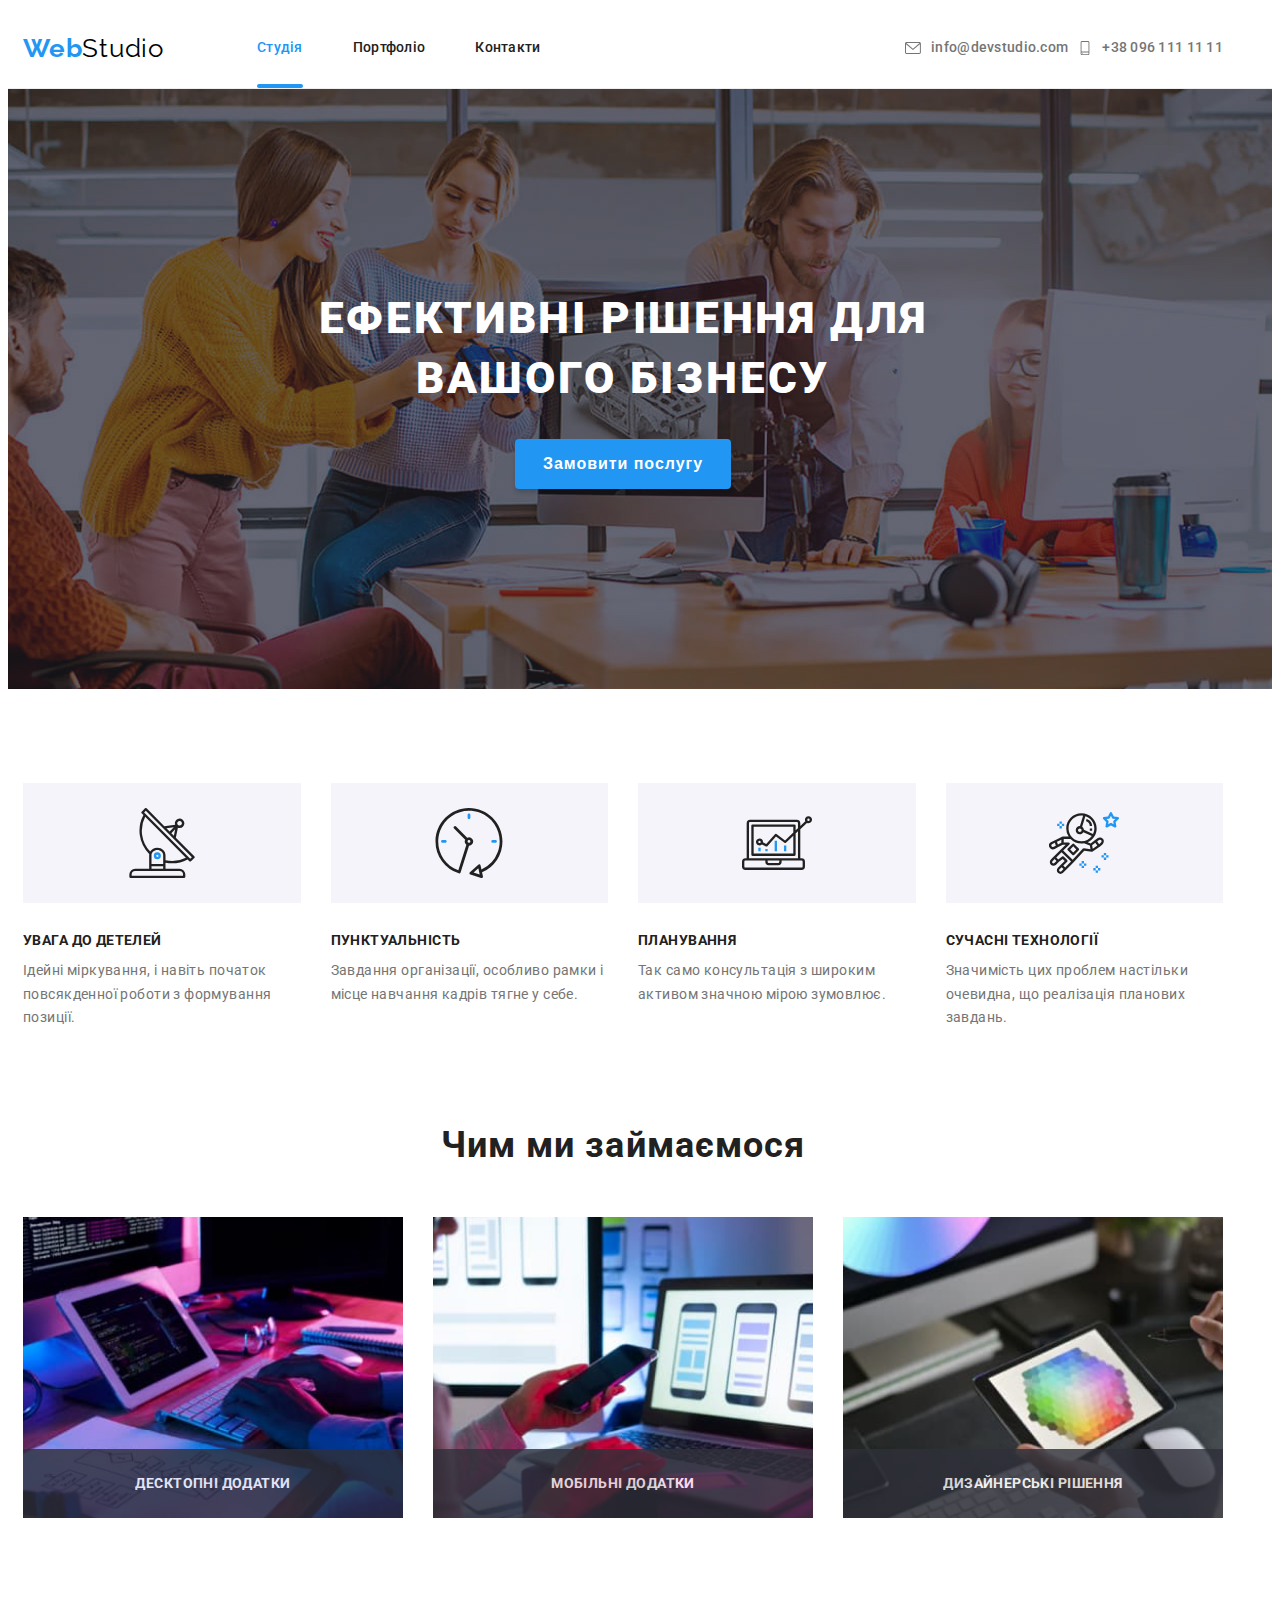
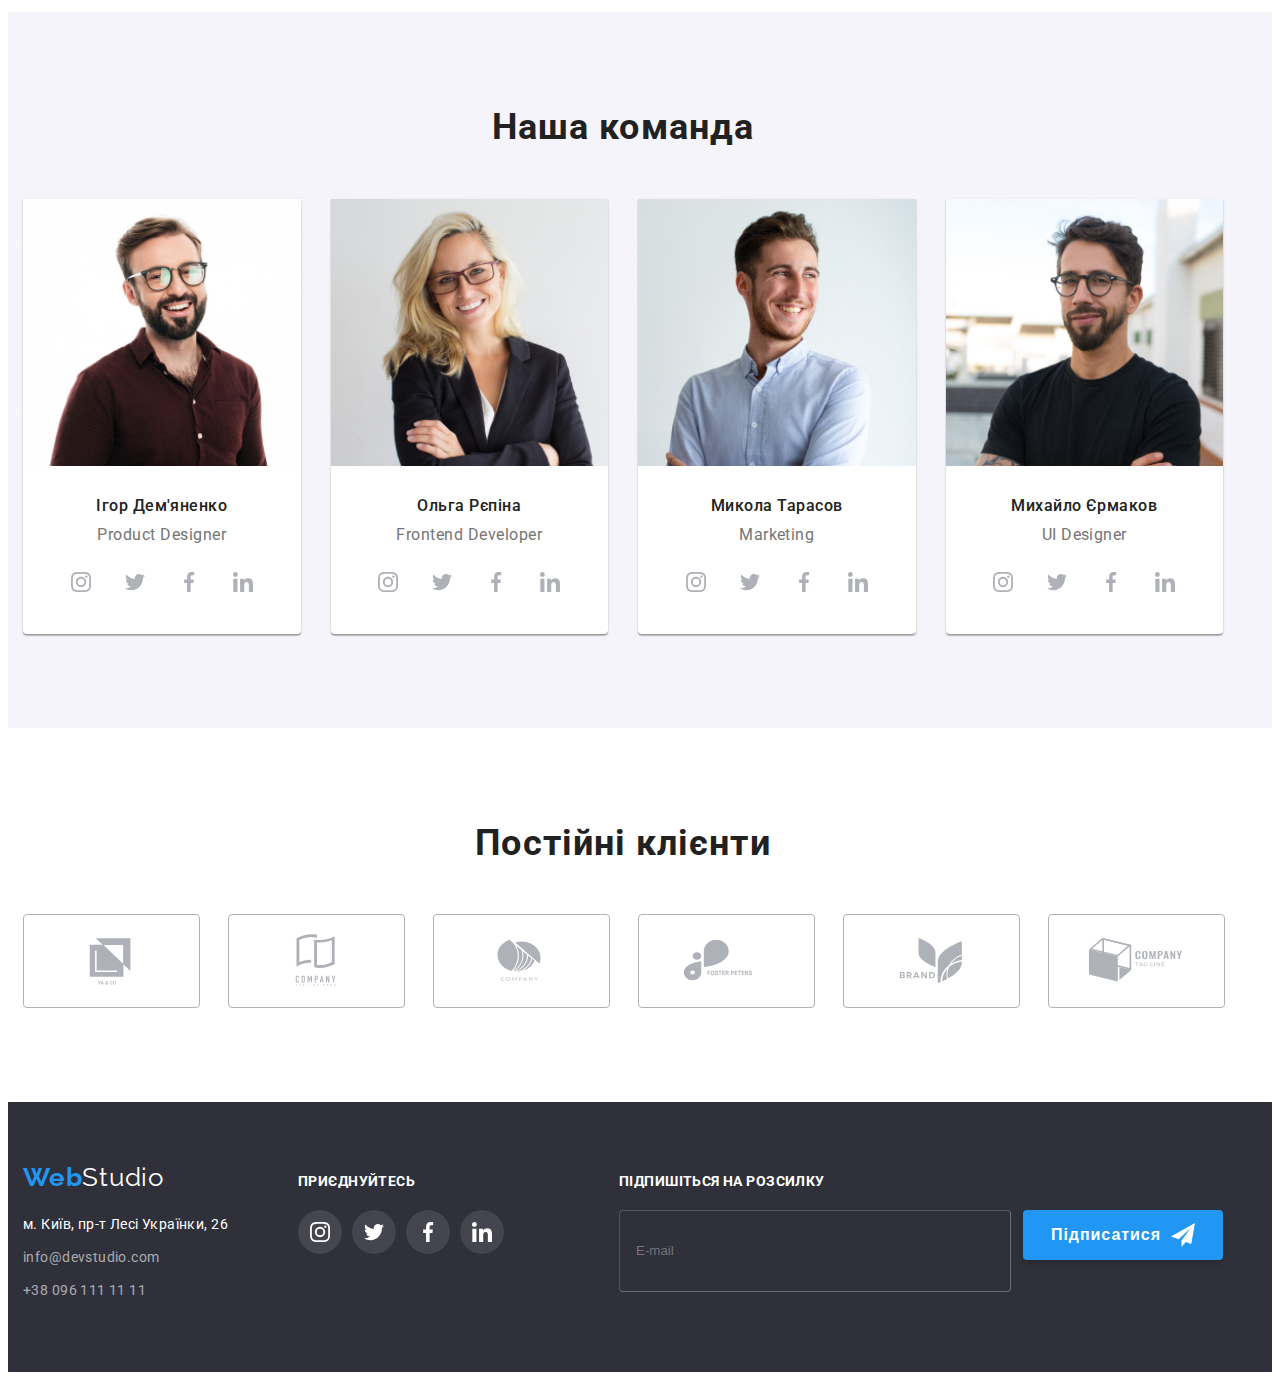
==== commit d6653ee2: "Update3" ====
--- a/index.html
+++ b/index.html
@@ -27,9 +27,8 @@
             <nav class="navigation">
                 <a class="logo1 link" href="./index.html">Web<span class="logo2">Studio</span></a>
                 <ul class="navigation__main-list navigation__main-list--position">
-                    <li><a class="link navigation__link" href="./index.html">Студія</a></li>
-                    <li><a class="link navigation__link navigation__accent-link" href="./portfolio.html">Портфоліо</a>
-                    </li>
+                    <li><a class="link navigation__link navigation__accent-link" href="./index.html">Студія</a></li>
+                    <li><a class="link navigation__link" href="./portfolio.html">Портфоліо</a></li>
                     <li><a class="link navigation__link" href="./index.html">Контакти</a></li>
                 </ul>
             </nav>
@@ -67,7 +66,8 @@
             </svg>
         </button>
         <ul class="mob-menu_list ">
-            <li class="mob-menu_item"><a class="link mob-menu__link" href="./index.html">Студія</a></li>
+            <li class="mob-menu_item"><a class="link mob-menu__link mob-menu__accent-link"
+                    href="./index.html">Студія</a></li>
             <li class="mob-menu_item"><a class="link mob-menu__link" href="./portfolio.html">Портфоліо</a></li>
             <li class="mob-menu_item"><a class="link mob-menu__link" href="./index.html">Контакти</a></li>
         </ul>
--- a/css/main.min.css
+++ b/css/main.min.css
@@ -1 +1 @@
-body{font-family:Roboto,sans-serif;background-color:#fff;color:#212121}.container{margin-left:auto;margin-right:auto}@media screen and (min-width: 480px){.container{width:480px;padding-left:10px;padding-right:10px}}@media screen and (min-width: 768px){.container{width:768px;padding-left:15px;padding-right:15px}}@media screen and (min-width: 1200px){.container{width:1200px;padding-left:15px;padding-right:15px}}.link{color:currentColor;text-decoration:none}.link:hover,.link:focus{color:#2196f3}li,ul{list-style-type:none;padding:0;margin:0;-webkit-padding-start:0;padding-inline-start:0}img{display:block;max-width:100%;height:auto}ul,h1,h2,h3,p{margin:0;-webkit-margin-before:0;margin-block-start:0;-webkit-margin-after:0;margin-block-end:0}.visually-hidden{position:absolute;width:1px;height:1px;margin:-1px;border:0;padding:0;white-space:nowrap;-webkit-clip-path:inset(100%);clip-path:inset(100%);clip:rect(0 0 0 0);overflow:hidden}.section{padding-top:60px;padding-bottom:60px}@media screen and (min-width: 1200px){.section{padding-top:94px;padding-bottom:94px}}.section-title{font-size:28px;font-weight:700;line-height:1.17;letter-spacing:.03em;text-align:center;margin-bottom:30px}@media screen and (min-width: 1200px){.section-title{font-size:36px;margin-bottom:50px}}.btn{font-size:16px;font-weight:700;line-height:1.88;letter-spacing:.06em;display:-webkit-box;display:-ms-flexbox;display:flex;-webkit-box-align:center;-ms-flex-align:center;align-items:center;-webkit-box-pack:center;-ms-flex-pack:center;justify-content:center;border-radius:4px;border:none;width:200px;height:50px;cursor:pointer;margin:0 auto;color:#fff;background-color:#2196f3;-webkit-box-shadow:0px 4px 4px 0px rgba(0,0,0,.1490196078);box-shadow:0px 4px 4px 0px rgba(0,0,0,.1490196078)}@media screen and (min-width: 1200px){.btn{width:216px}}.btn-width{width:200px}.logo1{color:#2196f3;font-family:Raleway,sans-serif;font-size:26px;font-weight:700;line-height:1.19;letter-spacing:.03em;text-align:left;padding-top:16px;padding-bottom:16px}.logo2{color:#000;font-weight:400;padding-top:16px;padding-bottom:16px}.logo3{color:#fff;font-weight:400;padding-top:16px;padding-bottom:16px}.header{border-bottom:1px solid #eee}.flex-center,.header__contact-link,.navigation__main-list,.navigation,.container__header{display:-webkit-box;display:-ms-flexbox;display:flex;-webkit-box-align:center;-ms-flex-align:center;align-items:center}@media screen and (max-width: 767.98px){.container__header{-webkit-box-pack:justify;-ms-flex-pack:justify;justify-content:space-between}}@media screen and (max-width: 767.98px){.navigation__main-list{display:none}}.navigation__main-list--position{gap:50px}@media screen and (min-width: 768px){.navigation__main-list--position{margin-left:88px}}@media screen and (min-width: 1200px){.navigation__main-list--position{margin-left:93px}}.navigation__link{display:block;font-size:14px;font-weight:500;line-height:1.14;letter-spacing:.02em;padding-top:32px;padding-bottom:32px;-webkit-transition:color 250ms cubic-bezier(0.4, 0, 0.2, 1);transition:color 250ms cubic-bezier(0.4, 0, 0.2, 1)}.navigation__accent-link{color:#2196f3;position:relative}.navigation__accent-link::after{content:"";display:block;width:100%;height:4px;background-color:#2196f3;border-radius:2px;position:absolute;bottom:0;left:0}@media screen and (max-width: 767.98px){.header__contact{display:none}}@media screen and (min-width: 768px){.header__contact{display:-webkit-box;display:-ms-flexbox;display:flex;-webkit-box-orient:vertical;-webkit-box-direction:normal;-ms-flex-direction:column;flex-direction:column}}@media screen and (min-width: 1200px){.header__contact{-webkit-box-align:center;-ms-flex-align:center;align-items:center;-webkit-box-orient:horizontal;-webkit-box-direction:normal;-ms-flex-direction:row;flex-direction:row}}.header__contact--position{margin-left:auto}@media screen and (min-width: 768px){.header__contact--position{gap:10px}}.header__contact-link{font-size:14px;font-weight:500;line-height:1.14;letter-spacing:.02em;color:#757575;-webkit-transition:color 250ms cubic-bezier(0.4, 0, 0.2, 1);transition:color 250ms cubic-bezier(0.4, 0, 0.2, 1)}@media screen and (min-width: 1200px){.header__contact-link{padding-top:32px;padding-bottom:32px}}.header__contact-svg{fill:#757575;-webkit-transition:fill 250ms cubic-bezier(0.4, 0, 0.2, 1);transition:fill 250ms cubic-bezier(0.4, 0, 0.2, 1)}.header__contact-link:hover .header__contact-svg,.header__contact-link:focus .header__contact-svg{fill:#2196f3}.header__contact-svg--position{margin-right:10px}.mob-menu-btn{border:none;background-color:rgba(0,0,0,0)}@media screen and (min-width: 768px){.mob-menu-btn{display:none}}.mob-menu-svg{fill:#212121;-webkit-transition:fill 250ms cubic-bezier(0.4, 0, 0.2, 1);transition:fill 250ms cubic-bezier(0.4, 0, 0.2, 1)}.mob-menu-btn:hover .mob-menu-svg,.mob-menu-btn:focus .mob-menu-svg{fill:#2196f3}.menu-container{background-color:#fff;position:fixed;top:0;left:0;width:100%;height:100%;padding:48px 40px;z-index:999;display:-webkit-box;display:-ms-flexbox;display:flex;-webkit-box-orient:vertical;-webkit-box-direction:normal;-ms-flex-direction:column;flex-direction:column;-webkit-box-pack:justify;-ms-flex-pack:justify;justify-content:space-between;-webkit-transform:translateX(100%);transform:translateX(100%);-webkit-transition:-webkit-transform 250ms cubic-bezier(0.4, 0, 0.2, 1);transition:-webkit-transform 250ms cubic-bezier(0.4, 0, 0.2, 1);transition:transform 250ms cubic-bezier(0.4, 0, 0.2, 1);transition:transform 250ms cubic-bezier(0.4, 0, 0.2, 1), -webkit-transform 250ms cubic-bezier(0.4, 0, 0.2, 1)}.menu-container.is-open{-webkit-transform:translateX(0);transform:translateX(0)}.mob-menu-close{position:absolute;top:10px;right:15px;border:none;background-color:rgba(0,0,0,0)}.mob-menu_item:not(:last-child){margin-bottom:32px}.mob-menu__link{font-size:40px;font-weight:500;line-height:1.18;letter-spacing:.02em;text-align:left;color:#212121}.mob-menu__link .mob-menu__link:hover,.mob-menu__link .mob-menu__link:focus{color:#2196f3}.mob-menu__accent-link{color:#2196f3}.mob-menu__tel{font-size:34px;font-weight:500;line-height:1.18;letter-spacing:.02em;text-align:left;color:#2196f3}.mob-menu-item__tel{margin-bottom:32px}.mob-menu__mail{font-size:24px;font-weight:500;line-height:1.17;letter-spacing:.02em;text-align:left;color:#757575}.mob-menu-item__mail{margin-bottom:64px}.mob-menu-social{display:-webkit-box;display:-ms-flexbox;display:flex;gap:0px}.mob-menu-social_item{padding-left:10px;padding-right:10px;height:22px}.mob-menu-social_item:not(:last-child){border-right:rgba(33,33,33,.2) solid 1px}.mob-menu-social_link{font-size:18px;font-weight:500;line-height:1.22;letter-spacing:.02em;text-align:left;color:#2196f3}.hero{background-image:-webkit-gradient(linear, left top, right top, from(rgba(47, 48, 58, 0.4)), to(rgba(47, 48, 58, 0.4))),url("../images/hero/hero-img_sm_1x.jpg");background-image:linear-gradient(to right, rgba(47, 48, 58, 0.4), rgba(47, 48, 58, 0.4)),url("../images/hero/hero-img_sm_1x.jpg");background-repeat:no-repeat;background-position:center;background-size:cover;padding-top:118px;padding-bottom:118px;max-width:480px}@media(min-device-pixel-ratio: 2),(-webkit-min-device-pixel-ratio: 2),(min-resolution: 192dpi),(min-resolution: 2dppx){.hero{background-image:-webkit-gradient(linear, left top, right top, from(rgba(47, 48, 58, 0.4)), to(rgba(47, 48, 58, 0.4))),url("../images/hero/hero-img_sm_2x.jpg");background-image:linear-gradient(to right, rgba(47, 48, 58, 0.4), rgba(47, 48, 58, 0.4)),url("../images/hero/hero-img_sm_2x.jpg")}}@media screen and (min-width: 768px){.hero{max-width:768px;background-image:-webkit-gradient(linear, left top, right top, from(rgba(47, 48, 58, 0.4)), to(rgba(47, 48, 58, 0.4))),url("../images/hero/hero-img_md_1x.jpg");background-image:linear-gradient(to right, rgba(47, 48, 58, 0.4), rgba(47, 48, 58, 0.4)),url("../images/hero/hero-img_md_1x.jpg")}}@media screen and (min-width: 768px)and (min-device-pixel-ratio: 2),screen and (min-width: 768px)and (-webkit-min-device-pixel-ratio: 2),screen and (min-width: 768px)and (min-resolution: 192dpi),screen and (min-width: 768px)and (min-resolution: 2dppx){.hero{background-image:-webkit-gradient(linear, left top, right top, from(rgba(47, 48, 58, 0.4)), to(rgba(47, 48, 58, 0.4))),url("../images/hero/hero-img_md_2x.jpg");background-image:linear-gradient(to right, rgba(47, 48, 58, 0.4), rgba(47, 48, 58, 0.4)),url("../images/hero/hero-img_md_2x.jpg")}}@media screen and (min-width: 1200px){.hero{max-width:1200px;padding-top:200px;padding-bottom:200px;background-image:-webkit-gradient(linear, left top, right top, from(rgba(47, 48, 58, 0.4)), to(rgba(47, 48, 58, 0.4))),url("../images/hero/hero-img_lg_1x.jpg");background-image:linear-gradient(to right, rgba(47, 48, 58, 0.4), rgba(47, 48, 58, 0.4)),url("../images/hero/hero-img_lg_1x.jpg")}}@media screen and (min-width: 1200px)and (min-device-pixel-ratio: 2),screen and (min-width: 1200px)and (-webkit-min-device-pixel-ratio: 2),screen and (min-width: 1200px)and (min-resolution: 192dpi),screen and (min-width: 1200px)and (min-resolution: 2dppx){.hero{background-image:-webkit-gradient(linear, left top, right top, from(rgba(47, 48, 58, 0.4)), to(rgba(47, 48, 58, 0.4))),url("../images/hero/hero-img_lg_2x.jpg");background-image:linear-gradient(to right, rgba(47, 48, 58, 0.4), rgba(47, 48, 58, 0.4)),url("../images/hero/hero-img_lg_2x.jpg")}}.hero--position{margin-right:auto;margin-left:auto}.hero__title{color:#fff;font-size:26px;font-weight:900;line-height:1.62;letter-spacing:.06em;text-align:center;text-transform:uppercase;width:360px}@media screen and (min-width: 1200px){.hero__title{width:696px;font-size:44px;line-height:1.36}}.hero__title-position{margin-bottom:30px;margin-left:auto;margin-right:auto}.backdrop{position:fixed;top:0;left:0;width:100%;height:100%;background-color:rgba(0,0,0,.2);z-index:10;opacity:1;-webkit-transition:opacity 250ms cubic-bezier(0.4, 0, 0.2, 1),visibility 250ms cubic-bezier(0.4, 0, 0.2, 1);transition:opacity 250ms cubic-bezier(0.4, 0, 0.2, 1),visibility 250ms cubic-bezier(0.4, 0, 0.2, 1)}.backdrop.is-hidden{opacity:0;visibility:hidden;pointer-events:none}.modal-wrapper{border-radius:4px;background-color:#fff;position:absolute;padding:40px;max-width:450px;max-height:609px;width:90%;height:90%;top:50%;left:50%;overflow-y:scroll;-webkit-transition:-webkit-transform 250ms cubic-bezier(0.4, 0, 0.2, 1) 200ms;transition:-webkit-transform 250ms cubic-bezier(0.4, 0, 0.2, 1) 200ms;transition:transform 250ms cubic-bezier(0.4, 0, 0.2, 1) 200ms;transition:transform 250ms cubic-bezier(0.4, 0, 0.2, 1) 200ms, -webkit-transform 250ms cubic-bezier(0.4, 0, 0.2, 1) 200ms}.backdrop.is-hidden .modal-wrapper{-webkit-transform:translate(-50%, -50%) scale(0.5);transform:translate(-50%, -50%) scale(0.5)}.backdrop .modal-wrapper{-webkit-transform:translate(-50%, -50%) scale(1);transform:translate(-50%, -50%) scale(1)}.modal-wrapper a{color:#2196f3}@media screen and (min-width: 1200px){.modal-wrapper{max-width:528px;max-height:581px}}.modal-wrapper__close-btn{display:-webkit-box;display:-ms-flexbox;display:flex;-webkit-box-pack:center;-ms-flex-pack:center;justify-content:center;-webkit-box-align:center;-ms-flex-align:center;align-items:center;width:30px;height:30px;border-radius:50%;border-color:rgba(0,0,0,.1);background-color:#fff;position:absolute;top:8px;right:8px}.modal-wrapper___close-svg{fill:#000;-webkit-transition:fill 250ms cubic-bezier(0.4, 0, 0.2, 1);transition:fill 250ms cubic-bezier(0.4, 0, 0.2, 1)}.close-btn:hover .modal-wrapper___close-svg,.close-btn:focus .modal-wrapper___close-svg{fill:#2196f3}.modal-wrapper__title{font-size:20px;font-weight:700;line-height:1.5;letter-spacing:.03em;text-align:center}@media screen and (min-width: 1200px){.modal-wrapper__title{line-height:1.27}}.modal-wrapper__title-position{margin-bottom:12px}.form-call-back{display:-webkit-box;display:-ms-flexbox;display:flex;-webkit-box-orient:vertical;-webkit-box-direction:normal;-ms-flex-direction:column;flex-direction:column}.form-call-back__label{color:#757575;font-size:12px;line-height:1.17;letter-spacing:.01em;text-align:left;position:relative}.form-call-back__label--position{margin-bottom:10px}.form-call-back__text-label{display:block;margin-bottom:4px}.form-call-back__inp-info{height:40px;width:100%;padding:11px 15px 11px 40px;border-width:1px;border-radius:4px;border-color:rgba(33,33,33,.2);outline:rgba(0,0,0,0);-webkit-transition:border-color 250ms cubic-bezier(0.4, 0, 0.2, 1);transition:border-color 250ms cubic-bezier(0.4, 0, 0.2, 1)}.form-call-back__label:focus-within .form-call-back__inp-info{border-color:#2196f3}.form-call-back__svg-box{position:absolute;top:30px;left:12px}.form-call-back__svg{fill:#212121;-webkit-transition:fill 250ms cubic-bezier(0.4, 0, 0.2, 1);transition:fill 250ms cubic-bezier(0.4, 0, 0.2, 1)}.form-call-back__label:focus-within .form-call-back__svg{fill:#2196f3}.form-call-back__comment{height:120px;width:100%;resize:none;padding:12px 16px;border-width:1px;border-radius:4px;border-color:rgba(33,33,33,.2);outline:rgba(0,0,0,0);-webkit-transition:border-color 250ms cubic-bezier(0.4, 0, 0.2, 1);transition:border-color 250ms cubic-bezier(0.4, 0, 0.2, 1)}.form-call-back__label:focus-within .form-call-back__comment{border-color:#2196f3}.form-call-back__label--position-check{display:-webkit-box;display:-ms-flexbox;display:flex;margin:10px auto 30px auto;-webkit-box-align:center;-ms-flex-align:center;align-items:center}.form-call-back__news-check:checked+.form-call-back__custom-check{background-color:#2196f3;border-color:#2196f3}.form-call-back__news-check:checked+.form-call-back__custom-check>.form-call-back__custom-svg{opacity:1}.form-call-back__label:focus-within .form-call-back__news-check:checked+.form-call-back__custom-check{border-color:#212121}.form-call-back__label:focus-within .form-call-back__news-check:not(:checked)+.form-call-back__custom-check{border-color:#2196f3}.form-call-back__custom-check{display:-webkit-box;display:-ms-flexbox;display:flex;-webkit-box-align:center;-ms-flex-align:center;align-items:center;-webkit-box-pack:center;-ms-flex-pack:center;justify-content:center;width:16px;height:15px;border-radius:2px;border:2px solid #212121;-webkit-transition:background-color 250ms cubic-bezier(0.4, 0, 0.2, 1),border-color 250ms cubic-bezier(0.4, 0, 0.2, 1);transition:background-color 250ms cubic-bezier(0.4, 0, 0.2, 1),border-color 250ms cubic-bezier(0.4, 0, 0.2, 1)}.form-call-back__custom-svg{fill:#fff;opacity:0;-webkit-transition:opacity 250ms cubic-bezier(0.4, 0, 0.2, 1);transition:opacity 250ms cubic-bezier(0.4, 0, 0.2, 1)}.form-call-back__text-check{color:#757575;font-size:12px;line-height:1.17;letter-spacing:.03em;margin-left:7px}@media screen and (min-width: 1200px){.form-call-back__text-check{font-size:14px;line-height:1.71}}.advantages{padding-bottom:0}@media screen and (min-width: 768px){.adv-list{display:-webkit-box;display:-ms-flexbox;display:flex;-ms-flex-wrap:wrap;flex-wrap:wrap;gap:30px}}.adv-item{padding-bottom:30px}@media screen and (min-width: 768px){.adv-item{-ms-flex-preferred-size:calc((100% - 30px)/2);flex-basis:calc((100% - 30px)/2)}}@media screen and (min-width: 1200px){.adv-item{-ms-flex-preferred-size:calc((100% - 90px)/4);flex-basis:calc((100% - 90px)/4);padding-bottom:0}}.adv-box-svg{display:-webkit-box;display:-ms-flexbox;display:flex;background-color:#f5f4fa;-webkit-box-pack:center;-ms-flex-pack:center;justify-content:center;-webkit-box-align:center;-ms-flex-align:center;align-items:center;height:120px}.advan-title{font-size:14px;font-weight:700;line-height:1.14;letter-spacing:.03em;text-align:left;text-transform:uppercase;margin-top:30px;margin-bottom:10px}@media screen and (max-width: 767.98px){.advan-title{text-align:center}}.advan-text{font-size:14px;line-height:1.71;letter-spacing:.03em;text-align:left;color:#757575}@media screen and (max-width: 1199.98px){.works{display:none}}.works-list{display:-webkit-box;display:-ms-flexbox;display:flex;-ms-flex-wrap:wrap;flex-wrap:wrap;gap:30px}.works-item{-ms-flex-preferred-size:calc((100% - 60px)/3);flex-basis:calc((100% - 60px)/3);position:relative}.works-item-title{font-size:14px;font-weight:700;line-height:1.14;letter-spacing:.03em;text-align:center;text-transform:uppercase;color:#fff;padding-top:27px;padding-bottom:27px;background-color:#2f303a;opacity:.8;position:absolute;width:100%;bottom:0;left:0}.teams{background-color:#f5f4fa}.team-list{display:-webkit-box;display:-ms-flexbox;display:flex;-ms-flex-wrap:wrap;flex-wrap:wrap;gap:30px}.team-item{border-radius:0px 0px 4px 4px;-webkit-box-shadow:0px 1px 3px rgba(0,0,0,.12),0px 1px 1px rgba(0,0,0,.14),0px 2px 1px rgba(0,0,0,.2);box-shadow:0px 1px 3px rgba(0,0,0,.12),0px 1px 1px rgba(0,0,0,.14),0px 2px 1px rgba(0,0,0,.2);background-color:#fff;-ms-flex-preferred-size:100%;flex-basis:100%}@media screen and (min-width: 768px){.team-item{-ms-flex-preferred-size:calc((100% - 30px)/2);flex-basis:calc((100% - 30px)/2)}}@media screen and (min-width: 1200px){.team-item{-ms-flex-preferred-size:calc((100% - 90px)/4);flex-basis:calc((100% - 90px)/4)}}.team-foto{width:100%;height:460px}@media screen and (min-width: 768px){.team-foto{height:374px}}@media screen and (min-width: 1200px){.team-foto{height:260px}}.team-box{padding-top:30px;padding-bottom:30px}.team-title{font-size:16px;font-weight:500;line-height:1.19;letter-spacing:.03em;text-align:center;margin-bottom:10px}.team-text{font-size:16px;line-height:1.19;letter-spacing:.03em;text-align:center;color:#757575;margin-bottom:16px}.social-list{display:-webkit-box;display:-ms-flexbox;display:flex;gap:10px;-webkit-box-pack:center;-ms-flex-pack:center;justify-content:center}.social-link{display:-webkit-box;display:-ms-flexbox;display:flex;-webkit-box-align:center;-ms-flex-align:center;align-items:center;-webkit-box-pack:center;-ms-flex-pack:center;justify-content:center;width:44px;height:44px;border-radius:50%;-webkit-transition:background-color 250ms cubic-bezier(0.4, 0, 0.2, 1);transition:background-color 250ms cubic-bezier(0.4, 0, 0.2, 1)}.social-link:hover,.social-link:focus{background-color:#2196f3}.social-svg{fill:#afb1b8;-webkit-transition:fill 250ms cubic-bezier(0.4, 0, 0.2, 1);transition:fill 250ms cubic-bezier(0.4, 0, 0.2, 1)}.social-link:hover .social-svg,.social-link:focus .social-svg{fill:#fff}.social-flooter-list{display:-webkit-box;display:-ms-flexbox;display:flex;-webkit-box-pack:center;-ms-flex-pack:center;justify-content:center;gap:10px;margin-top:20px}.social-flooter-link{display:-webkit-box;display:-ms-flexbox;display:flex;-webkit-box-align:center;-ms-flex-align:center;align-items:center;-webkit-box-pack:center;-ms-flex-pack:center;justify-content:center;width:44px;height:44px;border-radius:50%;background-color:rgba(255,255,255,.1);-webkit-transition:background-color 250ms cubic-bezier(0.4, 0, 0.2, 1);transition:background-color 250ms cubic-bezier(0.4, 0, 0.2, 1)}.social-flooter-link:hover,.social-flooter-link:focus{background-color:#2196f3}.social-flooter-svg{fill:#fff}.client-list{display:-webkit-box;display:-ms-flexbox;display:flex;-ms-flex-wrap:wrap;flex-wrap:wrap;gap:30px}.client-item{-ms-flex-preferred-size:calc((100% - 30px)/2);flex-basis:calc((100% - 30px)/2)}@media screen and (min-width: 768px){.client-item{-ms-flex-preferred-size:calc((100% - 60px)/3);flex-basis:calc((100% - 60px)/3)}}@media screen and (min-width: 1200px){.client-item{-ms-flex-preferred-size:calc((100% - 150px)/6);flex-basis:calc((100% - 150px)/6)}}.client-link{display:-webkit-box;display:-ms-flexbox;display:flex;-webkit-box-align:center;-ms-flex-align:center;align-items:center;-webkit-box-pack:center;-ms-flex-pack:center;justify-content:center;border:1px solid #afb1b8;border-radius:4px;width:100%;height:92px;-webkit-transition:border-color 250ms cubic-bezier(0.4, 0, 0.2, 1);transition:border-color 250ms cubic-bezier(0.4, 0, 0.2, 1)}.client-link:hover,.client-link:focus{border-color:#2196f3}.client-svg{fill:#afb1b8;-webkit-transition:fill 250ms cubic-bezier(0.4, 0, 0.2, 1);transition:fill 250ms cubic-bezier(0.4, 0, 0.2, 1)}.client-link:hover .client-svg,.client-link:focus .client-svg{fill:#2196f3}.flooter{background-color:#2f303a;padding-top:60px;padding-bottom:60px}.fl-box{display:-webkit-box;display:-ms-flexbox;display:flex;-webkit-box-orient:vertical;-webkit-box-direction:normal;-ms-flex-direction:column;flex-direction:column}@media screen and (min-width: 1200px){.fl-box{-webkit-box-orient:horizontal;-webkit-box-direction:normal;-ms-flex-direction:row;flex-direction:row;-webkit-box-pack:justify;-ms-flex-pack:justify;justify-content:space-between;-webkit-box-align:baseline;-ms-flex-align:baseline;align-items:baseline}}.fl-box12{display:-webkit-box;display:-ms-flexbox;display:flex;-webkit-box-orient:vertical;-webkit-box-direction:normal;-ms-flex-direction:column;flex-direction:column}@media screen and (min-width: 768px){.fl-box12{-webkit-box-orient:horizontal;-webkit-box-direction:normal;-ms-flex-direction:row;flex-direction:row}}@media screen and (min-width: 768px)and (max-width: 1199.98px){.fl-box12{-ms-flex-pack:distribute;justify-content:space-around}}@media screen and (min-width: 1200px){.fl-box12{-webkit-box-align:baseline;-ms-flex-align:baseline;align-items:baseline}}.fl-box1{padding-bottom:60px}@media screen and (max-width: 1199.98px){.fl-box1{text-align:center}}.fl-box2{padding-bottom:60px}@media screen and (min-width: 1200px){.fl-box2{margin-left:70px}}.address{font-size:14px;line-height:1.71;letter-spacing:.03em;text-align:left;color:#fff;font-style:normal;margin-top:20px}@media screen and (max-width: 1199.98px){.address{text-align:center}}.flooter-link{font-size:14px;line-height:1.71;letter-spacing:.03em;text-align:left;color:rgba(255,255,255,.6)}.adress-list{margin-top:8px}@media screen and (min-width: 1200px){.adress-list{margin-top:9px}}.address-item{margin-top:8px}@media screen and (min-width: 1200px){.address-item{margin-top:9px}}.flooter-title{font-size:14px;font-weight:700;line-height:1.14;letter-spacing:.03em;text-align:center;text-transform:uppercase;color:#fff}@media screen and (min-width: 1200px){.flooter-title{text-align:left}}.form-subscribe{display:-webkit-box;display:-ms-flexbox;display:flex;margin-top:20px;-webkit-box-orient:vertical;-webkit-box-direction:normal;-ms-flex-direction:column;flex-direction:column;-webkit-box-align:center;-ms-flex-align:center;align-items:center}@media screen and (min-width: 1200px){.form-subscribe{-webkit-box-orient:horizontal;-webkit-box-direction:normal;-ms-flex-direction:row;flex-direction:row;-webkit-box-align:stretch;-ms-flex-align:stretch;align-items:stretch}}.inp-email{max-width:450px;width:100%;height:50px;padding:15px 16px;background-color:inherit;border-radius:4px;border-width:1px;border-color:rgba(255,255,255,.3);color:rgba(255,255,255,.6);margin-bottom:20px}@media screen and (min-width: 1200px){.inp-email{width:358px;margin-right:12px}}.img-send{fill:#fff;margin-left:10px}.portf-btn-box{display:-webkit-box;display:-ms-flexbox;display:flex;-webkit-box-pack:center;-ms-flex-pack:center;justify-content:center;gap:8px;margin-bottom:40px}@media screen and (max-width: 767.98px){.portf-btn-box{width:80%;-webkit-box-pack:start;-ms-flex-pack:start;justify-content:flex-start;-ms-flex-wrap:wrap;flex-wrap:wrap;row-gap:15px}}@media screen and (min-width: 768px){.portf-btn-box{margin-bottom:30px}}@media screen and (min-width: 768px){.portf-btn-box{margin-bottom:50px}}.portfolio-btn{font-size:16px;font-weight:500;line-height:1.63;letter-spacing:.03em;text-align:center;background-color:#f5f4fa;color:#212121;height:38px;border-radius:4px;border:none;cursor:pointer;padding:6px 22px;-webkit-transition:color 250ms cubic-bezier(0.4, 0, 0.2, 1),background-color 250ms cubic-bezier(0.4, 0, 0.2, 1),-webkit-box-shadow 250ms cubic-bezier(0.4, 0, 0.2, 1);transition:color 250ms cubic-bezier(0.4, 0, 0.2, 1),background-color 250ms cubic-bezier(0.4, 0, 0.2, 1),-webkit-box-shadow 250ms cubic-bezier(0.4, 0, 0.2, 1);transition:color 250ms cubic-bezier(0.4, 0, 0.2, 1),background-color 250ms cubic-bezier(0.4, 0, 0.2, 1),box-shadow 250ms cubic-bezier(0.4, 0, 0.2, 1);transition:color 250ms cubic-bezier(0.4, 0, 0.2, 1),background-color 250ms cubic-bezier(0.4, 0, 0.2, 1),box-shadow 250ms cubic-bezier(0.4, 0, 0.2, 1),-webkit-box-shadow 250ms cubic-bezier(0.4, 0, 0.2, 1)}.portfolio-btn:focus,.portfolio-btn:hover{color:#fff;background-color:#2196f3;-webkit-box-shadow:0px 2px 2px 0px rgba(0,0,0,.1215686275),0px 1px 2px 0px rgba(0,0,0,.0784313725),0px 3px 1px 0px rgba(0,0,0,.1019607843);box-shadow:0px 2px 2px 0px rgba(0,0,0,.1215686275),0px 1px 2px 0px rgba(0,0,0,.0784313725),0px 3px 1px 0px rgba(0,0,0,.1019607843)}.accent-btn{color:#fff;background-color:#2196f3;-webkit-box-shadow:0px 2px 2px 0px rgba(0,0,0,.1215686275),0px 1px 2px 0px rgba(0,0,0,.0784313725),0px 3px 1px 0px rgba(0,0,0,.1019607843);box-shadow:0px 2px 2px 0px rgba(0,0,0,.1215686275),0px 1px 2px 0px rgba(0,0,0,.0784313725),0px 3px 1px 0px rgba(0,0,0,.1019607843)}.portfolio-list{display:-webkit-box;display:-ms-flexbox;display:flex;-ms-flex-wrap:wrap;flex-wrap:wrap;-webkit-column-gap:30px;-moz-column-gap:30px;column-gap:30px;row-gap:30px}.portfolio-item{background:#fff;-ms-flex-preferred-size:100%;flex-basis:100%}@media screen and (min-width: 768px){.portfolio-item{-ms-flex-preferred-size:calc((100% - 30px)/2);flex-basis:calc((100% - 30px)/2)}}@media screen and (min-width: 1200px){.portfolio-item{-ms-flex-preferred-size:calc((100% - 60px)/3);flex-basis:calc((100% - 60px)/3)}}.portfolio-img{width:100%;height:294px}.portfolio-link{display:block;color:currentColor;text-decoration:none;position:relative;-webkit-transition:-webkit-box-shadow 250ms cubic-bezier(0.4, 0, 0.2, 1);transition:-webkit-box-shadow 250ms cubic-bezier(0.4, 0, 0.2, 1);transition:box-shadow 250ms cubic-bezier(0.4, 0, 0.2, 1);transition:box-shadow 250ms cubic-bezier(0.4, 0, 0.2, 1), -webkit-box-shadow 250ms cubic-bezier(0.4, 0, 0.2, 1)}.portfolio-link:hover,.portfolio-link:focus{-webkit-box-shadow:1px 4px 6px 0px rgba(0,0,0,.1607843137),0px 4px 4px 0px rgba(0,0,0,.0588235294),0px 1px 1px 0px rgba(0,0,0,.1215686275);box-shadow:1px 4px 6px 0px rgba(0,0,0,.1607843137),0px 4px 4px 0px rgba(0,0,0,.0588235294),0px 1px 1px 0px rgba(0,0,0,.1215686275)}.portfolio-link-box{padding-top:20px;padding-bottom:20px;padding-left:24px;padding-right:24px;border-bottom:1px solid #eee;border-left:1px solid #eee;border-right:1px solid #eee}.portfolio-title{font-size:18px;font-weight:700;line-height:2;letter-spacing:.06em;text-align:left;margin-bottom:4px}.portfolio-text{font-size:16px;line-height:1.88;letter-spacing:.03em;text-align:left;color:#757575}.portfolio-box{position:relative;overflow:hidden}.description-text{font-size:18px;line-height:1.6;letter-spacing:.03em;text-align:left;color:#fff;background-color:#2196f3;opacity:.9;position:absolute;top:0;left:0;width:100%;height:100%;padding:63px 24px;-webkit-transform:translateY(100%);transform:translateY(100%);-webkit-transition:-webkit-transform 250ms cubic-bezier(0.4, 0, 0.2, 1);transition:-webkit-transform 250ms cubic-bezier(0.4, 0, 0.2, 1);transition:transform 250ms cubic-bezier(0.4, 0, 0.2, 1);transition:transform 250ms cubic-bezier(0.4, 0, 0.2, 1), -webkit-transform 250ms cubic-bezier(0.4, 0, 0.2, 1)}.portfolio-link:hover .description-text,.portfolio-link:focus .description-text{-webkit-transform:translateY(0);transform:translateY(0)}/*# sourceMappingURL=main.min.css.map */+body{font-family:Roboto,sans-serif;background-color:#fff;color:#212121}.container{padding-left:15px;padding-right:15px}@media screen and (min-width: 480px){.container{width:480px}}@media screen and (min-width: 768px){.container{width:768px}}@media screen and (min-width: 1200px){.container{width:1200px}}.link{color:currentColor;text-decoration:none}.link:hover,.link:focus{color:#2196f3}li,ul{list-style-type:none;padding:0;margin:0;-webkit-padding-start:0;padding-inline-start:0}img{display:block;max-width:100%;height:auto}ul,h1,h2,h3,p{margin:0;-webkit-margin-before:0;margin-block-start:0;-webkit-margin-after:0;margin-block-end:0}.visually-hidden{position:absolute;width:1px;height:1px;margin:-1px;border:0;padding:0;white-space:nowrap;-webkit-clip-path:inset(100%);clip-path:inset(100%);clip:rect(0 0 0 0);overflow:hidden}.section{padding-top:60px;padding-bottom:60px}@media screen and (min-width: 1200px){.section{padding-top:94px;padding-bottom:94px}}.section-title{font-size:28px;font-weight:700;line-height:1.17;letter-spacing:.03em;text-align:center;margin-bottom:30px}@media screen and (min-width: 1200px){.section-title{font-size:36px;margin-bottom:50px}}.btn{font-size:16px;font-weight:700;line-height:1.88;letter-spacing:.06em;display:-webkit-box;display:-ms-flexbox;display:flex;-webkit-box-align:center;-ms-flex-align:center;align-items:center;-webkit-box-pack:center;-ms-flex-pack:center;justify-content:center;border-radius:4px;border:none;width:200px;height:50px;cursor:pointer;margin:0 auto;color:#fff;background-color:#2196f3;-webkit-box-shadow:0px 4px 4px 0px rgba(0,0,0,.1490196078);box-shadow:0px 4px 4px 0px rgba(0,0,0,.1490196078)}@media screen and (min-width: 1200px){.btn{width:216px}}.btn-width{width:200px}.logo1{color:#2196f3;font-family:Raleway,sans-serif;font-size:26px;font-weight:700;line-height:1.19;letter-spacing:.03em;text-align:left;padding-top:16px;padding-bottom:16px}.logo2{color:#000;font-weight:400;padding-top:16px;padding-bottom:16px}.logo3{color:#fff;font-weight:400;padding-top:16px;padding-bottom:16px}.header{border-bottom:1px solid #eee}.flex-center,.header__contact-link,.navigation__main-list,.navigation,.container__header{display:-webkit-box;display:-ms-flexbox;display:flex;-webkit-box-align:center;-ms-flex-align:center;align-items:center}@media screen and (max-width: 767.98px){.container__header{-webkit-box-pack:justify;-ms-flex-pack:justify;justify-content:space-between}}@media screen and (max-width: 767.98px){.navigation__main-list{display:none}}.navigation__main-list--position{gap:50px}@media screen and (min-width: 768px){.navigation__main-list--position{margin-left:88px}}@media screen and (min-width: 1200px){.navigation__main-list--position{margin-left:93px}}.navigation__link{display:block;font-size:14px;font-weight:500;line-height:1.14;letter-spacing:.02em;padding-top:32px;padding-bottom:32px;-webkit-transition:color 250ms cubic-bezier(0.4, 0, 0.2, 1);transition:color 250ms cubic-bezier(0.4, 0, 0.2, 1)}.navigation__accent-link{color:#2196f3;position:relative}.navigation__accent-link::after{content:"";display:block;width:100%;height:4px;background-color:#2196f3;border-radius:2px;position:absolute;bottom:0;left:0}@media screen and (max-width: 767.98px){.header__contact{display:none}}@media screen and (min-width: 768px){.header__contact{display:-webkit-box;display:-ms-flexbox;display:flex;-webkit-box-orient:vertical;-webkit-box-direction:normal;-ms-flex-direction:column;flex-direction:column}}@media screen and (min-width: 1200px){.header__contact{-webkit-box-align:center;-ms-flex-align:center;align-items:center;-webkit-box-orient:horizontal;-webkit-box-direction:normal;-ms-flex-direction:row;flex-direction:row}}.header__contact--position{margin-left:auto}@media screen and (min-width: 768px){.header__contact--position{gap:10px}}.header__contact-link{font-size:14px;font-weight:500;line-height:1.14;letter-spacing:.02em;color:#757575;-webkit-transition:color 250ms cubic-bezier(0.4, 0, 0.2, 1);transition:color 250ms cubic-bezier(0.4, 0, 0.2, 1)}@media screen and (min-width: 1200px){.header__contact-link{padding-top:32px;padding-bottom:32px}}.header__contact-svg{fill:#757575;-webkit-transition:fill 250ms cubic-bezier(0.4, 0, 0.2, 1);transition:fill 250ms cubic-bezier(0.4, 0, 0.2, 1)}.header__contact-link:hover .header__contact-svg,.header__contact-link:focus .header__contact-svg{fill:#2196f3}.header__contact-svg--position{margin-right:10px}.mob-menu-btn{border:none;background-color:rgba(0,0,0,0)}@media screen and (min-width: 768px){.mob-menu-btn{display:none}}.mob-menu-svg{fill:#212121;-webkit-transition:fill 250ms cubic-bezier(0.4, 0, 0.2, 1);transition:fill 250ms cubic-bezier(0.4, 0, 0.2, 1)}.mob-menu-btn:hover .mob-menu-svg,.mob-menu-btn:focus .mob-menu-svg{fill:#2196f3}.menu-container{background-color:#fff;position:fixed;top:0;left:0;width:100%;height:100%;padding:48px 40px;z-index:999;display:-webkit-box;display:-ms-flexbox;display:flex;-webkit-box-orient:vertical;-webkit-box-direction:normal;-ms-flex-direction:column;flex-direction:column;-webkit-box-pack:justify;-ms-flex-pack:justify;justify-content:space-between;-webkit-transform:translateX(100%);transform:translateX(100%);-webkit-transition:-webkit-transform 250ms cubic-bezier(0.4, 0, 0.2, 1);transition:-webkit-transform 250ms cubic-bezier(0.4, 0, 0.2, 1);transition:transform 250ms cubic-bezier(0.4, 0, 0.2, 1);transition:transform 250ms cubic-bezier(0.4, 0, 0.2, 1), -webkit-transform 250ms cubic-bezier(0.4, 0, 0.2, 1)}.menu-container.is-open{-webkit-transform:translateX(0);transform:translateX(0)}.mob-menu-close{position:absolute;top:10px;right:15px;border:none;background-color:rgba(0,0,0,0)}.mob-menu_item:not(:last-child){margin-bottom:32px}.mob-menu__link{font-size:34px;font-weight:500;line-height:1.18;letter-spacing:.02em;text-align:left;color:#212121}@media screen and (min-width: 380px){.mob-menu__link{font-size:40px}}.mob-menu__link .mob-menu__link:hover,.mob-menu__link .mob-menu__link:focus{color:#2196f3}.mob-menu__accent-link{color:#2196f3}.mob-menu__tel{font-size:26px;font-weight:500;line-height:1.18;letter-spacing:.02em;text-align:left;color:#2196f3}@media screen and (min-width: 380px){.mob-menu__tel{font-size:34px}}.mob-menu-item__tel{margin-bottom:32px}.mob-menu__mail{font-size:20px;font-weight:500;line-height:1.17;letter-spacing:.02em;text-align:left;color:#757575}@media screen and (min-width: 380px){.mob-menu__mail{font-size:24px}}.mob-menu-item__mail{margin-bottom:64px}.mob-menu-social{display:-webkit-box;display:-ms-flexbox;display:flex;-ms-flex-wrap:wrap;flex-wrap:wrap;gap:0px}.mob-menu-social_item{padding-left:10px;padding-right:10px;height:22px}.mob-menu-social_item:not(:last-child){border-right:rgba(33,33,33,.2) solid 1px}.mob-menu-social_link{font-size:8px;font-weight:500;line-height:1.22;letter-spacing:.02em;text-align:left;color:#2196f3}@media screen and (min-width: 380px){.mob-menu-social_link{font-size:18px}}.hero{background-image:-webkit-gradient(linear, left top, right top, from(rgba(47, 48, 58, 0.4)), to(rgba(47, 48, 58, 0.4))),url("../images/hero/hero-img_sm_1x.jpg");background-image:linear-gradient(to right, rgba(47, 48, 58, 0.4), rgba(47, 48, 58, 0.4)),url("../images/hero/hero-img_sm_1x.jpg");background-repeat:no-repeat;background-position:center;background-size:cover;padding-top:118px;padding-bottom:118px;max-width:1600px}@media(min-device-pixel-ratio: 2),(-webkit-min-device-pixel-ratio: 2),(min-resolution: 192dpi),(min-resolution: 2dppx){.hero{background-image:-webkit-gradient(linear, left top, right top, from(rgba(47, 48, 58, 0.4)), to(rgba(47, 48, 58, 0.4))),url("../images/hero/hero-img_sm_2x.jpg");background-image:linear-gradient(to right, rgba(47, 48, 58, 0.4), rgba(47, 48, 58, 0.4)),url("../images/hero/hero-img_sm_2x.jpg")}}@media screen and (min-width: 768px){.hero{background-image:-webkit-gradient(linear, left top, right top, from(rgba(47, 48, 58, 0.4)), to(rgba(47, 48, 58, 0.4))),url("../images/hero/hero-img_md_1x.jpg");background-image:linear-gradient(to right, rgba(47, 48, 58, 0.4), rgba(47, 48, 58, 0.4)),url("../images/hero/hero-img_md_1x.jpg")}}@media screen and (min-width: 768px)and (min-device-pixel-ratio: 2),screen and (min-width: 768px)and (-webkit-min-device-pixel-ratio: 2),screen and (min-width: 768px)and (min-resolution: 192dpi),screen and (min-width: 768px)and (min-resolution: 2dppx){.hero{background-image:-webkit-gradient(linear, left top, right top, from(rgba(47, 48, 58, 0.4)), to(rgba(47, 48, 58, 0.4))),url("../images/hero/hero-img_md_2x.jpg");background-image:linear-gradient(to right, rgba(47, 48, 58, 0.4), rgba(47, 48, 58, 0.4)),url("../images/hero/hero-img_md_2x.jpg")}}@media screen and (min-width: 1200px){.hero{padding-top:200px;padding-bottom:200px;background-image:-webkit-gradient(linear, left top, right top, from(rgba(47, 48, 58, 0.4)), to(rgba(47, 48, 58, 0.4))),url("../images/hero/hero-img_lg_1x.jpg");background-image:linear-gradient(to right, rgba(47, 48, 58, 0.4), rgba(47, 48, 58, 0.4)),url("../images/hero/hero-img_lg_1x.jpg")}}@media screen and (min-width: 1200px)and (min-device-pixel-ratio: 2),screen and (min-width: 1200px)and (-webkit-min-device-pixel-ratio: 2),screen and (min-width: 1200px)and (min-resolution: 192dpi),screen and (min-width: 1200px)and (min-resolution: 2dppx){.hero{background-image:-webkit-gradient(linear, left top, right top, from(rgba(47, 48, 58, 0.4)), to(rgba(47, 48, 58, 0.4))),url("../images/hero/hero-img_lg_2x.jpg");background-image:linear-gradient(to right, rgba(47, 48, 58, 0.4), rgba(47, 48, 58, 0.4)),url("../images/hero/hero-img_lg_2x.jpg")}}.hero__title{color:#fff;font-size:26px;font-weight:900;line-height:1.62;letter-spacing:.06em;text-align:center;text-transform:uppercase;max-width:360px}@media screen and (min-width: 1200px){.hero__title{max-width:696px;font-size:44px;line-height:1.36}}.hero__title-position{margin:0 auto 30px auto}.backdrop{position:fixed;top:0;left:0;width:100%;height:100%;background-color:rgba(0,0,0,.2);z-index:10;opacity:1;-webkit-transition:opacity 250ms cubic-bezier(0.4, 0, 0.2, 1),visibility 250ms cubic-bezier(0.4, 0, 0.2, 1);transition:opacity 250ms cubic-bezier(0.4, 0, 0.2, 1),visibility 250ms cubic-bezier(0.4, 0, 0.2, 1)}.backdrop.is-hidden{opacity:0;visibility:hidden;pointer-events:none}.modal-wrapper{border-radius:4px;background-color:#fff;position:absolute;padding:40px;max-width:450px;max-height:609px;width:90%;height:90%;top:50%;left:50%;overflow-y:scroll;-webkit-transition:-webkit-transform 250ms cubic-bezier(0.4, 0, 0.2, 1) 200ms;transition:-webkit-transform 250ms cubic-bezier(0.4, 0, 0.2, 1) 200ms;transition:transform 250ms cubic-bezier(0.4, 0, 0.2, 1) 200ms;transition:transform 250ms cubic-bezier(0.4, 0, 0.2, 1) 200ms, -webkit-transform 250ms cubic-bezier(0.4, 0, 0.2, 1) 200ms}.backdrop.is-hidden .modal-wrapper{-webkit-transform:translate(-50%, -50%) scale(0.5);transform:translate(-50%, -50%) scale(0.5)}.backdrop .modal-wrapper{-webkit-transform:translate(-50%, -50%) scale(1);transform:translate(-50%, -50%) scale(1)}.modal-wrapper a{color:#2196f3}@media screen and (min-width: 1200px){.modal-wrapper{max-width:528px;max-height:581px}}.modal-wrapper__close-btn{display:-webkit-box;display:-ms-flexbox;display:flex;-webkit-box-pack:center;-ms-flex-pack:center;justify-content:center;-webkit-box-align:center;-ms-flex-align:center;align-items:center;width:30px;height:30px;border-radius:50%;border-color:rgba(0,0,0,.1);background-color:#fff;position:absolute;top:8px;right:8px}.modal-wrapper___close-svg{fill:#000;-webkit-transition:fill 250ms cubic-bezier(0.4, 0, 0.2, 1);transition:fill 250ms cubic-bezier(0.4, 0, 0.2, 1)}.close-btn:hover .modal-wrapper___close-svg,.close-btn:focus .modal-wrapper___close-svg{fill:#2196f3}.modal-wrapper__title{font-size:20px;font-weight:700;line-height:1.5;letter-spacing:.03em;text-align:center}@media screen and (min-width: 1200px){.modal-wrapper__title{line-height:1.27}}.modal-wrapper__title-position{margin-bottom:12px}.form-call-back{display:-webkit-box;display:-ms-flexbox;display:flex;-webkit-box-orient:vertical;-webkit-box-direction:normal;-ms-flex-direction:column;flex-direction:column}.form-call-back__label{color:#757575;font-size:12px;line-height:1.17;letter-spacing:.01em;text-align:left;position:relative}.form-call-back__label--position{margin-bottom:10px}.form-call-back__text-label{display:block;margin-bottom:4px}.form-call-back__inp-info{height:40px;width:100%;padding:11px 15px 11px 40px;border-width:1px;border-radius:4px;border-color:rgba(33,33,33,.2);outline:rgba(0,0,0,0);-webkit-transition:border-color 250ms cubic-bezier(0.4, 0, 0.2, 1);transition:border-color 250ms cubic-bezier(0.4, 0, 0.2, 1)}.form-call-back__label:focus-within .form-call-back__inp-info{border-color:#2196f3}.form-call-back__svg-box{position:absolute;top:30px;left:12px}.form-call-back__svg{fill:#212121;-webkit-transition:fill 250ms cubic-bezier(0.4, 0, 0.2, 1);transition:fill 250ms cubic-bezier(0.4, 0, 0.2, 1)}.form-call-back__label:focus-within .form-call-back__svg{fill:#2196f3}.form-call-back__comment{height:120px;width:100%;resize:none;padding:12px 16px;border-width:1px;border-radius:4px;border-color:rgba(33,33,33,.2);outline:rgba(0,0,0,0);-webkit-transition:border-color 250ms cubic-bezier(0.4, 0, 0.2, 1);transition:border-color 250ms cubic-bezier(0.4, 0, 0.2, 1)}.form-call-back__label:focus-within .form-call-back__comment{border-color:#2196f3}.form-call-back__label--position-check{display:-webkit-box;display:-ms-flexbox;display:flex;margin:10px auto 30px auto;-webkit-box-align:center;-ms-flex-align:center;align-items:center}.form-call-back__news-check:checked+.form-call-back__custom-check{background-color:#2196f3;border-color:#2196f3}.form-call-back__news-check:checked+.form-call-back__custom-check>.form-call-back__custom-svg{opacity:1}.form-call-back__label:focus-within .form-call-back__news-check:checked+.form-call-back__custom-check{border-color:#212121}.form-call-back__label:focus-within .form-call-back__news-check:not(:checked)+.form-call-back__custom-check{border-color:#2196f3}.form-call-back__custom-check{display:-webkit-box;display:-ms-flexbox;display:flex;-webkit-box-align:center;-ms-flex-align:center;align-items:center;-webkit-box-pack:center;-ms-flex-pack:center;justify-content:center;width:16px;height:15px;border-radius:2px;border:2px solid #212121;-webkit-transition:background-color 250ms cubic-bezier(0.4, 0, 0.2, 1),border-color 250ms cubic-bezier(0.4, 0, 0.2, 1);transition:background-color 250ms cubic-bezier(0.4, 0, 0.2, 1),border-color 250ms cubic-bezier(0.4, 0, 0.2, 1)}.form-call-back__custom-svg{fill:#fff;opacity:0;-webkit-transition:opacity 250ms cubic-bezier(0.4, 0, 0.2, 1);transition:opacity 250ms cubic-bezier(0.4, 0, 0.2, 1)}.form-call-back__text-check{color:#757575;font-size:12px;line-height:1.17;letter-spacing:.03em;margin-left:7px}@media screen and (min-width: 1200px){.form-call-back__text-check{font-size:14px;line-height:1.71}}.advantages{padding-bottom:0}@media screen and (min-width: 768px){.adv-list{display:-webkit-box;display:-ms-flexbox;display:flex;-ms-flex-wrap:wrap;flex-wrap:wrap;gap:30px}}.adv-item{padding-bottom:30px}@media screen and (min-width: 768px){.adv-item{-ms-flex-preferred-size:calc((100% - 30px)/2);flex-basis:calc((100% - 30px)/2)}}@media screen and (min-width: 1200px){.adv-item{-ms-flex-preferred-size:calc((100% - 90px)/4);flex-basis:calc((100% - 90px)/4);padding-bottom:0}}.adv-box-svg{display:-webkit-box;display:-ms-flexbox;display:flex;background-color:#f5f4fa;-webkit-box-pack:center;-ms-flex-pack:center;justify-content:center;-webkit-box-align:center;-ms-flex-align:center;align-items:center;height:120px}.advan-title{font-size:14px;font-weight:700;line-height:1.14;letter-spacing:.03em;text-align:left;text-transform:uppercase;margin-top:30px;margin-bottom:10px}@media screen and (max-width: 767.98px){.advan-title{text-align:center}}.advan-text{font-size:14px;line-height:1.71;letter-spacing:.03em;text-align:left;color:#757575}@media screen and (max-width: 1199.98px){.works{display:none}}.works-list{display:-webkit-box;display:-ms-flexbox;display:flex;-ms-flex-wrap:wrap;flex-wrap:wrap;gap:30px}.works-item{-ms-flex-preferred-size:calc((100% - 60px)/3);flex-basis:calc((100% - 60px)/3);position:relative}.works-item-title{font-size:14px;font-weight:700;line-height:1.14;letter-spacing:.03em;text-align:center;text-transform:uppercase;color:#fff;padding-top:27px;padding-bottom:27px;background-color:#2f303a;opacity:.8;position:absolute;width:100%;bottom:0;left:0}.teams{background-color:#f5f4fa}.team-list{display:-webkit-box;display:-ms-flexbox;display:flex;-ms-flex-wrap:wrap;flex-wrap:wrap;gap:30px}.team-item{border-radius:0px 0px 4px 4px;-webkit-box-shadow:0px 1px 3px rgba(0,0,0,.12),0px 1px 1px rgba(0,0,0,.14),0px 2px 1px rgba(0,0,0,.2);box-shadow:0px 1px 3px rgba(0,0,0,.12),0px 1px 1px rgba(0,0,0,.14),0px 2px 1px rgba(0,0,0,.2);background-color:#fff;-ms-flex-preferred-size:100%;flex-basis:100%}@media screen and (min-width: 768px){.team-item{-ms-flex-preferred-size:calc((100% - 30px)/2);flex-basis:calc((100% - 30px)/2)}}@media screen and (min-width: 1200px){.team-item{-ms-flex-preferred-size:calc((100% - 90px)/4);flex-basis:calc((100% - 90px)/4)}}.team-foto{width:100%}.team-box{padding-top:30px;padding-bottom:30px}.team-title{font-size:16px;font-weight:500;line-height:1.19;letter-spacing:.03em;text-align:center;margin-bottom:10px}.team-text{font-size:16px;line-height:1.19;letter-spacing:.03em;text-align:center;color:#757575;margin-bottom:16px}.social-list{display:-webkit-box;display:-ms-flexbox;display:flex;gap:10px;-webkit-box-pack:center;-ms-flex-pack:center;justify-content:center}.social-link{display:-webkit-box;display:-ms-flexbox;display:flex;-webkit-box-align:center;-ms-flex-align:center;align-items:center;-webkit-box-pack:center;-ms-flex-pack:center;justify-content:center;width:44px;height:44px;border-radius:50%;-webkit-transition:background-color 250ms cubic-bezier(0.4, 0, 0.2, 1);transition:background-color 250ms cubic-bezier(0.4, 0, 0.2, 1)}.social-link:hover,.social-link:focus{background-color:#2196f3}.social-svg{fill:#afb1b8;-webkit-transition:fill 250ms cubic-bezier(0.4, 0, 0.2, 1);transition:fill 250ms cubic-bezier(0.4, 0, 0.2, 1)}.social-link:hover .social-svg,.social-link:focus .social-svg{fill:#fff}.social-flooter-list{display:-webkit-box;display:-ms-flexbox;display:flex;-webkit-box-pack:center;-ms-flex-pack:center;justify-content:center;gap:10px;margin-top:20px}.social-flooter-link{display:-webkit-box;display:-ms-flexbox;display:flex;-webkit-box-align:center;-ms-flex-align:center;align-items:center;-webkit-box-pack:center;-ms-flex-pack:center;justify-content:center;width:44px;height:44px;border-radius:50%;background-color:rgba(255,255,255,.1);-webkit-transition:background-color 250ms cubic-bezier(0.4, 0, 0.2, 1);transition:background-color 250ms cubic-bezier(0.4, 0, 0.2, 1)}.social-flooter-link:hover,.social-flooter-link:focus{background-color:#2196f3}.social-flooter-svg{fill:#fff}.client-list{display:-webkit-box;display:-ms-flexbox;display:flex;-ms-flex-wrap:wrap;flex-wrap:wrap;gap:30px}.client-item{-ms-flex-preferred-size:calc((100% - 30px)/2);flex-basis:calc((100% - 30px)/2)}@media screen and (min-width: 768px){.client-item{-ms-flex-preferred-size:calc((100% - 60px)/3);flex-basis:calc((100% - 60px)/3)}}@media screen and (min-width: 1200px){.client-item{-ms-flex-preferred-size:calc((100% - 150px)/6);flex-basis:calc((100% - 150px)/6)}}.client-link{display:-webkit-box;display:-ms-flexbox;display:flex;-webkit-box-align:center;-ms-flex-align:center;align-items:center;-webkit-box-pack:center;-ms-flex-pack:center;justify-content:center;border:1px solid #afb1b8;border-radius:4px;width:100%;height:92px;-webkit-transition:border-color 250ms cubic-bezier(0.4, 0, 0.2, 1);transition:border-color 250ms cubic-bezier(0.4, 0, 0.2, 1)}.client-link:hover,.client-link:focus{border-color:#2196f3}.client-svg{fill:#afb1b8;-webkit-transition:fill 250ms cubic-bezier(0.4, 0, 0.2, 1);transition:fill 250ms cubic-bezier(0.4, 0, 0.2, 1)}.client-link:hover .client-svg,.client-link:focus .client-svg{fill:#2196f3}.flooter{background-color:#2f303a;padding-top:60px;padding-bottom:60px}.fl-box{display:-webkit-box;display:-ms-flexbox;display:flex;-webkit-box-orient:vertical;-webkit-box-direction:normal;-ms-flex-direction:column;flex-direction:column}@media screen and (min-width: 1200px){.fl-box{-webkit-box-orient:horizontal;-webkit-box-direction:normal;-ms-flex-direction:row;flex-direction:row;-webkit-box-pack:justify;-ms-flex-pack:justify;justify-content:space-between;-webkit-box-align:baseline;-ms-flex-align:baseline;align-items:baseline}}.fl-box12{display:-webkit-box;display:-ms-flexbox;display:flex;-webkit-box-orient:vertical;-webkit-box-direction:normal;-ms-flex-direction:column;flex-direction:column}@media screen and (min-width: 768px){.fl-box12{-webkit-box-orient:horizontal;-webkit-box-direction:normal;-ms-flex-direction:row;flex-direction:row}}@media screen and (min-width: 768px)and (max-width: 1199.98px){.fl-box12{-ms-flex-pack:distribute;justify-content:space-around}}@media screen and (min-width: 1200px){.fl-box12{-webkit-box-align:baseline;-ms-flex-align:baseline;align-items:baseline}}@media screen and (max-width: 1199.98px){.fl-box1{padding-bottom:60px;text-align:center}}@media screen and (max-width: 1199.98px){.fl-box2{padding-bottom:60px}}@media screen and (min-width: 1200px){.fl-box2{margin-left:70px}}.address{font-size:14px;line-height:1.71;letter-spacing:.03em;text-align:left;color:#fff;font-style:normal;margin-top:20px}@media screen and (max-width: 1199.98px){.address{text-align:center}}.flooter-link{font-size:14px;line-height:1.71;letter-spacing:.03em;text-align:left;color:rgba(255,255,255,.6)}.adress-list{margin-top:8px}@media screen and (min-width: 1200px){.adress-list{margin-top:9px}}.address-item{margin-top:8px}@media screen and (min-width: 1200px){.address-item{margin-top:9px}}.flooter-title{font-size:14px;font-weight:700;line-height:1.14;letter-spacing:.03em;text-align:center;text-transform:uppercase;color:#fff}@media screen and (min-width: 1200px){.flooter-title{text-align:left}}.form-subscribe{display:-webkit-box;display:-ms-flexbox;display:flex;margin-top:20px;-webkit-box-orient:vertical;-webkit-box-direction:normal;-ms-flex-direction:column;flex-direction:column;-webkit-box-align:center;-ms-flex-align:center;align-items:center}@media screen and (min-width: 1200px){.form-subscribe{-webkit-box-orient:horizontal;-webkit-box-direction:normal;-ms-flex-direction:row;flex-direction:row;-webkit-box-align:stretch;-ms-flex-align:stretch;align-items:stretch}}.inp-email{max-width:450px;width:100%;height:50px;padding:15px 16px;background-color:inherit;border-radius:4px;border-width:1px;border-color:rgba(255,255,255,.3);color:rgba(255,255,255,.6);margin-bottom:20px}@media screen and (min-width: 1200px){.inp-email{width:358px;margin-right:12px}}.img-send{fill:#fff;margin-left:10px}.portf-btn-box{display:-webkit-box;display:-ms-flexbox;display:flex;-webkit-box-pack:center;-ms-flex-pack:center;justify-content:center;gap:8px;margin-bottom:40px}@media screen and (max-width: 767.98px){.portf-btn-box{width:80%;-webkit-box-pack:start;-ms-flex-pack:start;justify-content:flex-start;-ms-flex-wrap:wrap;flex-wrap:wrap;row-gap:15px}}@media screen and (min-width: 768px){.portf-btn-box{margin-bottom:30px}}@media screen and (min-width: 768px){.portf-btn-box{margin-bottom:50px}}.portfolio-btn{font-size:16px;font-weight:500;line-height:1.63;letter-spacing:.03em;text-align:center;background-color:#f5f4fa;color:#212121;height:38px;border-radius:4px;border:none;cursor:pointer;padding:6px 22px;-webkit-transition:color 250ms cubic-bezier(0.4, 0, 0.2, 1),background-color 250ms cubic-bezier(0.4, 0, 0.2, 1),-webkit-box-shadow 250ms cubic-bezier(0.4, 0, 0.2, 1);transition:color 250ms cubic-bezier(0.4, 0, 0.2, 1),background-color 250ms cubic-bezier(0.4, 0, 0.2, 1),-webkit-box-shadow 250ms cubic-bezier(0.4, 0, 0.2, 1);transition:color 250ms cubic-bezier(0.4, 0, 0.2, 1),background-color 250ms cubic-bezier(0.4, 0, 0.2, 1),box-shadow 250ms cubic-bezier(0.4, 0, 0.2, 1);transition:color 250ms cubic-bezier(0.4, 0, 0.2, 1),background-color 250ms cubic-bezier(0.4, 0, 0.2, 1),box-shadow 250ms cubic-bezier(0.4, 0, 0.2, 1),-webkit-box-shadow 250ms cubic-bezier(0.4, 0, 0.2, 1)}.portfolio-btn:focus,.portfolio-btn:hover{color:#fff;background-color:#2196f3;-webkit-box-shadow:0px 2px 2px 0px rgba(0,0,0,.1215686275),0px 1px 2px 0px rgba(0,0,0,.0784313725),0px 3px 1px 0px rgba(0,0,0,.1019607843);box-shadow:0px 2px 2px 0px rgba(0,0,0,.1215686275),0px 1px 2px 0px rgba(0,0,0,.0784313725),0px 3px 1px 0px rgba(0,0,0,.1019607843)}.accent-btn{color:#fff;background-color:#2196f3;-webkit-box-shadow:0px 2px 2px 0px rgba(0,0,0,.1215686275),0px 1px 2px 0px rgba(0,0,0,.0784313725),0px 3px 1px 0px rgba(0,0,0,.1019607843);box-shadow:0px 2px 2px 0px rgba(0,0,0,.1215686275),0px 1px 2px 0px rgba(0,0,0,.0784313725),0px 3px 1px 0px rgba(0,0,0,.1019607843)}.portfolio-list{display:-webkit-box;display:-ms-flexbox;display:flex;-ms-flex-wrap:wrap;flex-wrap:wrap;-webkit-column-gap:30px;-moz-column-gap:30px;column-gap:30px;row-gap:30px}.portfolio-item{outline:red solid;background:#fff;-ms-flex-preferred-size:100%;flex-basis:100%}@media screen and (min-width: 768px){.portfolio-item{-ms-flex-preferred-size:calc((100% - 30px)/2);flex-basis:calc((100% - 30px)/2)}}@media screen and (min-width: 1200px){.portfolio-item{-ms-flex-preferred-size:calc((100% - 60px)/3);flex-basis:calc((100% - 60px)/3)}}.portfolio-img{width:100%;height:294px}.portfolio-link{display:-webkit-box;display:-ms-flexbox;display:flex;-webkit-box-orient:vertical;-webkit-box-direction:normal;-ms-flex-direction:column;flex-direction:column;color:currentColor;text-decoration:none;position:relative;-webkit-transition:-webkit-box-shadow 250ms cubic-bezier(0.4, 0, 0.2, 1);transition:-webkit-box-shadow 250ms cubic-bezier(0.4, 0, 0.2, 1);transition:box-shadow 250ms cubic-bezier(0.4, 0, 0.2, 1);transition:box-shadow 250ms cubic-bezier(0.4, 0, 0.2, 1), -webkit-box-shadow 250ms cubic-bezier(0.4, 0, 0.2, 1)}.portfolio-link:hover,.portfolio-link:focus{-webkit-box-shadow:1px 4px 6px 0px rgba(0,0,0,.1607843137),0px 4px 4px 0px rgba(0,0,0,.0588235294),0px 1px 1px 0px rgba(0,0,0,.1215686275);box-shadow:1px 4px 6px 0px rgba(0,0,0,.1607843137),0px 4px 4px 0px rgba(0,0,0,.0588235294),0px 1px 1px 0px rgba(0,0,0,.1215686275)}.portfolio-box{position:relative;overflow:hidden}.portfolio-link-box{padding-top:20px;padding-bottom:20px;padding-left:24px;padding-right:24px;border-bottom:1px solid #eee;border-left:1px solid #eee;border-right:1px solid #eee;outline:green solid}.portfolio-title{font-size:18px;font-weight:700;line-height:2;letter-spacing:.06em;text-align:left;margin-bottom:4px}.portfolio-text{font-size:16px;line-height:1.88;letter-spacing:.03em;text-align:left;color:#757575}.description-text{font-size:18px;line-height:1.6;letter-spacing:.03em;text-align:left;color:#fff;background-color:#2196f3;opacity:.9;position:absolute;top:0;left:0;width:100%;height:100%;padding:63px 24px;-webkit-transform:translateY(100%);transform:translateY(100%);-webkit-transition:-webkit-transform 250ms cubic-bezier(0.4, 0, 0.2, 1);transition:-webkit-transform 250ms cubic-bezier(0.4, 0, 0.2, 1);transition:transform 250ms cubic-bezier(0.4, 0, 0.2, 1);transition:transform 250ms cubic-bezier(0.4, 0, 0.2, 1), -webkit-transform 250ms cubic-bezier(0.4, 0, 0.2, 1)}.portfolio-link:hover .description-text,.portfolio-link:focus .description-text{-webkit-transform:translateY(0);transform:translateY(0)}/*# sourceMappingURL=main.min.css.map */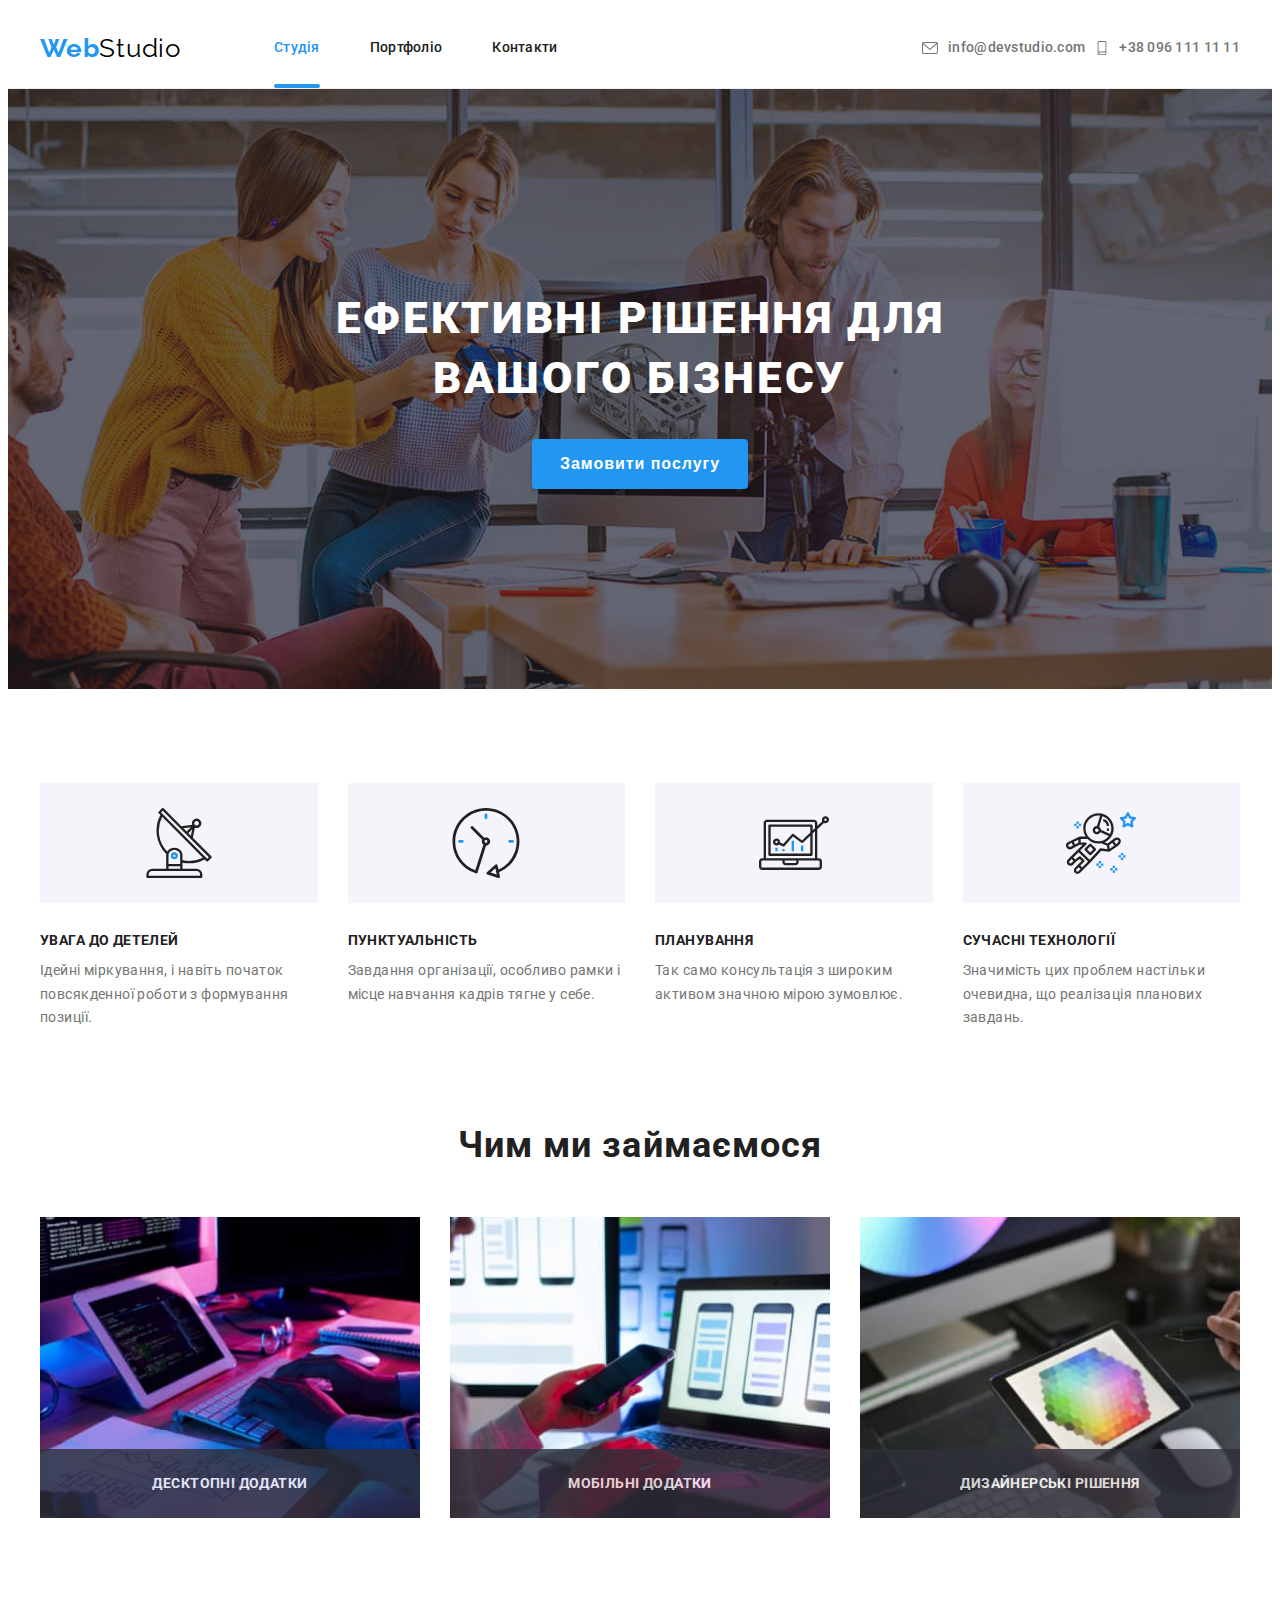
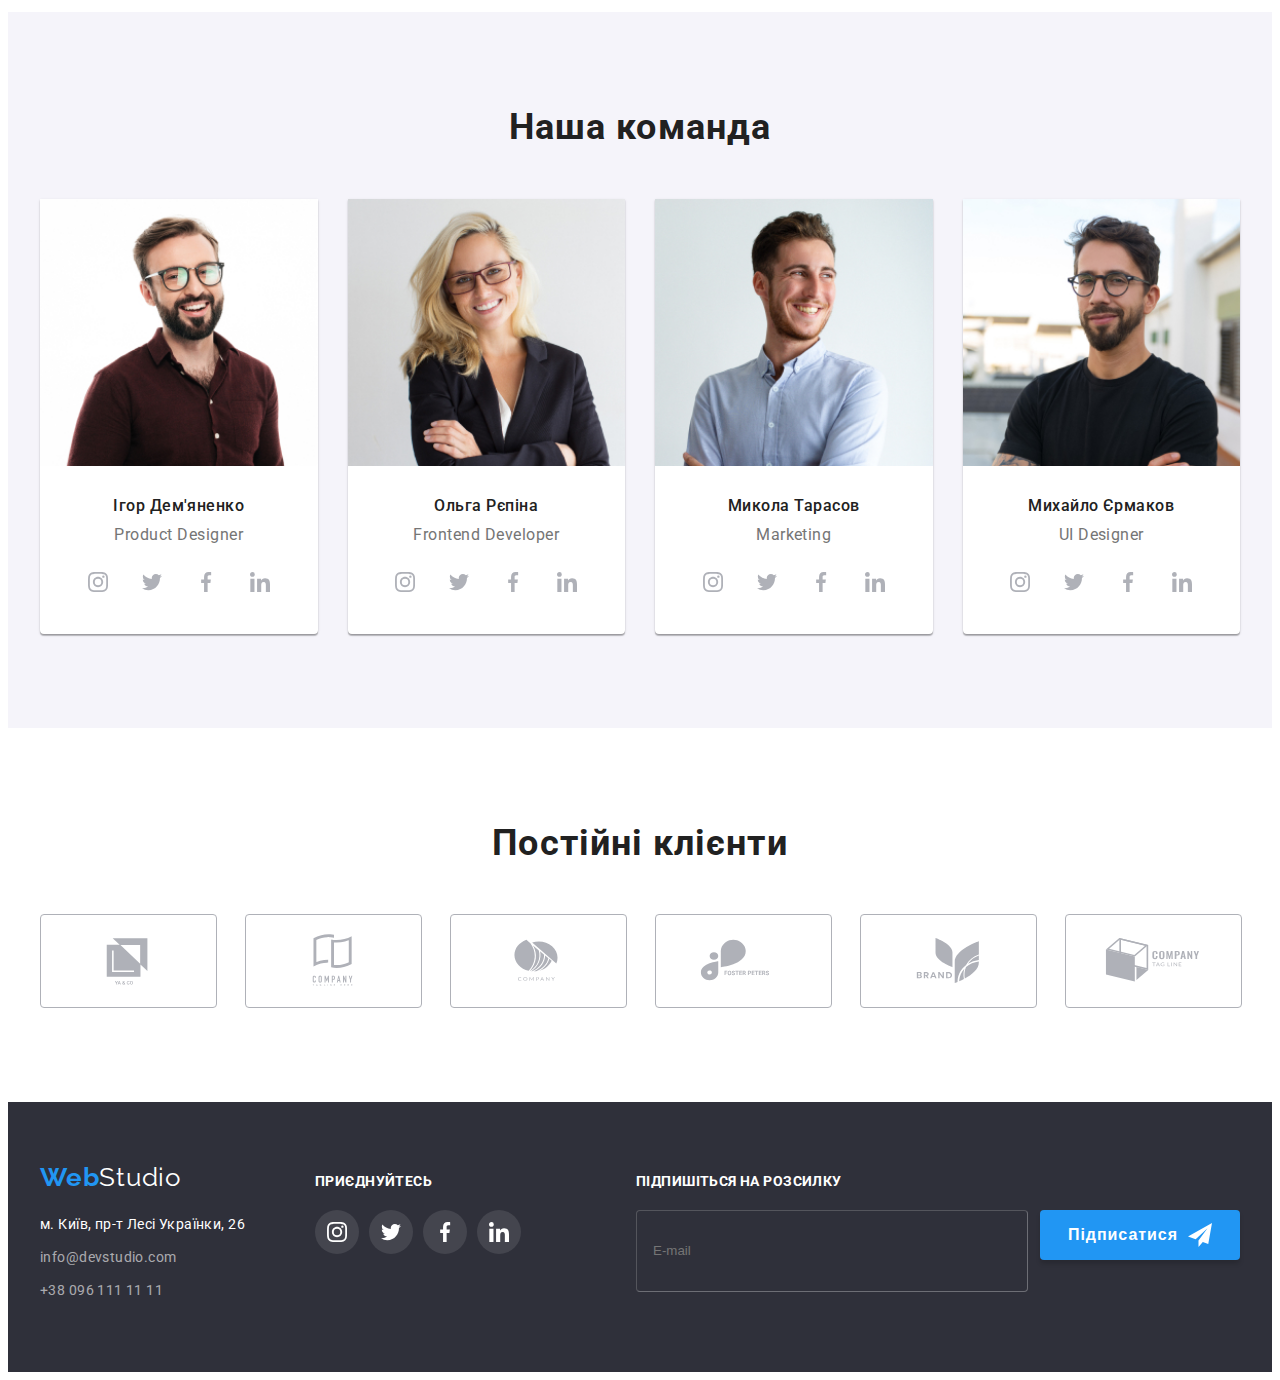
==== commit 5eb86cd4: "Update5" ====
--- a/index.html
+++ b/index.html
@@ -245,7 +245,7 @@
             <div class="container">
                 <h2 class="section-title">Наша команда</h2>
                 <ul class="team-list">
-                    <li class="adv-item team-item">
+                    <li class="team-item">
                         <picture>
                             <source media="(min-width: 1200px)" srcset="./images/team/member1_lg_1x.jpg 1x,
                             ./images/team/member1_lg_2x.jpg 2x" type="image/jpg">
@@ -291,7 +291,7 @@
                             </ul>
                         </div>
                     </li>
-                    <li class="adv-item team-item">
+                    <li class="team-item">
                         <picture>
                             <source media="(min-width: 1200px)" srcset="./images/team/member2_lg_1x.jpg 1x,
                                ./images/team/member2_lg_2x.jpg 2x" type="image/jpg">
@@ -337,7 +337,7 @@
                             </ul>
                         </div>
                     </li>
-                    <li class="adv-item team-item">
+                    <li class="team-item">
                         <picture>
                             <source media="(min-width: 1200px)" srcset="./images/team/member3_lg_1x.jpg 1x,
                                 ./images/team/member3_lg_2x.jpg 2x" type="image/jpg">
@@ -383,7 +383,7 @@
                             </ul>
                         </div>
                     </li>
-                    <li class="adv-item team-item">
+                    <li class="team-item">
                         <picture>
                             <source media="(min-width: 1200px)" srcset="./images/team/member4_lg_1x.jpg 1x,
                                                         ./images/team/member4_lg_2x.jpg 2x" type="image/jpg">
--- a/css/main.min.css
+++ b/css/main.min.css
@@ -1 +1 @@
-body{font-family:Roboto,sans-serif;background-color:#fff;color:#212121}.container{padding-left:15px;padding-right:15px}@media screen and (min-width: 480px){.container{width:480px}}@media screen and (min-width: 768px){.container{width:768px}}@media screen and (min-width: 1200px){.container{width:1200px}}.link{color:currentColor;text-decoration:none}.link:hover,.link:focus{color:#2196f3}li,ul{list-style-type:none;padding:0;margin:0;-webkit-padding-start:0;padding-inline-start:0}img{display:block;max-width:100%;height:auto}ul,h1,h2,h3,p{margin:0;-webkit-margin-before:0;margin-block-start:0;-webkit-margin-after:0;margin-block-end:0}.visually-hidden{position:absolute;width:1px;height:1px;margin:-1px;border:0;padding:0;white-space:nowrap;-webkit-clip-path:inset(100%);clip-path:inset(100%);clip:rect(0 0 0 0);overflow:hidden}.section{padding-top:60px;padding-bottom:60px}@media screen and (min-width: 1200px){.section{padding-top:94px;padding-bottom:94px}}.section-title{font-size:28px;font-weight:700;line-height:1.17;letter-spacing:.03em;text-align:center;margin-bottom:30px}@media screen and (min-width: 1200px){.section-title{font-size:36px;margin-bottom:50px}}.btn{font-size:16px;font-weight:700;line-height:1.88;letter-spacing:.06em;display:-webkit-box;display:-ms-flexbox;display:flex;-webkit-box-align:center;-ms-flex-align:center;align-items:center;-webkit-box-pack:center;-ms-flex-pack:center;justify-content:center;border-radius:4px;border:none;width:200px;height:50px;cursor:pointer;margin:0 auto;color:#fff;background-color:#2196f3;-webkit-box-shadow:0px 4px 4px 0px rgba(0,0,0,.1490196078);box-shadow:0px 4px 4px 0px rgba(0,0,0,.1490196078)}@media screen and (min-width: 1200px){.btn{width:216px}}.btn-width{width:200px}.logo1{color:#2196f3;font-family:Raleway,sans-serif;font-size:26px;font-weight:700;line-height:1.19;letter-spacing:.03em;text-align:left;padding-top:16px;padding-bottom:16px}.logo2{color:#000;font-weight:400;padding-top:16px;padding-bottom:16px}.logo3{color:#fff;font-weight:400;padding-top:16px;padding-bottom:16px}.header{border-bottom:1px solid #eee}.flex-center,.header__contact-link,.navigation__main-list,.navigation,.container__header{display:-webkit-box;display:-ms-flexbox;display:flex;-webkit-box-align:center;-ms-flex-align:center;align-items:center}@media screen and (max-width: 767.98px){.container__header{-webkit-box-pack:justify;-ms-flex-pack:justify;justify-content:space-between}}@media screen and (max-width: 767.98px){.navigation__main-list{display:none}}.navigation__main-list--position{gap:50px}@media screen and (min-width: 768px){.navigation__main-list--position{margin-left:88px}}@media screen and (min-width: 1200px){.navigation__main-list--position{margin-left:93px}}.navigation__link{display:block;font-size:14px;font-weight:500;line-height:1.14;letter-spacing:.02em;padding-top:32px;padding-bottom:32px;-webkit-transition:color 250ms cubic-bezier(0.4, 0, 0.2, 1);transition:color 250ms cubic-bezier(0.4, 0, 0.2, 1)}.navigation__accent-link{color:#2196f3;position:relative}.navigation__accent-link::after{content:"";display:block;width:100%;height:4px;background-color:#2196f3;border-radius:2px;position:absolute;bottom:0;left:0}@media screen and (max-width: 767.98px){.header__contact{display:none}}@media screen and (min-width: 768px){.header__contact{display:-webkit-box;display:-ms-flexbox;display:flex;-webkit-box-orient:vertical;-webkit-box-direction:normal;-ms-flex-direction:column;flex-direction:column}}@media screen and (min-width: 1200px){.header__contact{-webkit-box-align:center;-ms-flex-align:center;align-items:center;-webkit-box-orient:horizontal;-webkit-box-direction:normal;-ms-flex-direction:row;flex-direction:row}}.header__contact--position{margin-left:auto}@media screen and (min-width: 768px){.header__contact--position{gap:10px}}.header__contact-link{font-size:14px;font-weight:500;line-height:1.14;letter-spacing:.02em;color:#757575;-webkit-transition:color 250ms cubic-bezier(0.4, 0, 0.2, 1);transition:color 250ms cubic-bezier(0.4, 0, 0.2, 1)}@media screen and (min-width: 1200px){.header__contact-link{padding-top:32px;padding-bottom:32px}}.header__contact-svg{fill:#757575;-webkit-transition:fill 250ms cubic-bezier(0.4, 0, 0.2, 1);transition:fill 250ms cubic-bezier(0.4, 0, 0.2, 1)}.header__contact-link:hover .header__contact-svg,.header__contact-link:focus .header__contact-svg{fill:#2196f3}.header__contact-svg--position{margin-right:10px}.mob-menu-btn{border:none;background-color:rgba(0,0,0,0)}@media screen and (min-width: 768px){.mob-menu-btn{display:none}}.mob-menu-svg{fill:#212121;-webkit-transition:fill 250ms cubic-bezier(0.4, 0, 0.2, 1);transition:fill 250ms cubic-bezier(0.4, 0, 0.2, 1)}.mob-menu-btn:hover .mob-menu-svg,.mob-menu-btn:focus .mob-menu-svg{fill:#2196f3}.menu-container{background-color:#fff;position:fixed;top:0;left:0;width:100%;height:100%;padding:48px 40px;z-index:999;display:-webkit-box;display:-ms-flexbox;display:flex;-webkit-box-orient:vertical;-webkit-box-direction:normal;-ms-flex-direction:column;flex-direction:column;-webkit-box-pack:justify;-ms-flex-pack:justify;justify-content:space-between;-webkit-transform:translateX(100%);transform:translateX(100%);-webkit-transition:-webkit-transform 250ms cubic-bezier(0.4, 0, 0.2, 1);transition:-webkit-transform 250ms cubic-bezier(0.4, 0, 0.2, 1);transition:transform 250ms cubic-bezier(0.4, 0, 0.2, 1);transition:transform 250ms cubic-bezier(0.4, 0, 0.2, 1), -webkit-transform 250ms cubic-bezier(0.4, 0, 0.2, 1)}.menu-container.is-open{-webkit-transform:translateX(0);transform:translateX(0)}.mob-menu-close{position:absolute;top:10px;right:15px;border:none;background-color:rgba(0,0,0,0)}.mob-menu_item:not(:last-child){margin-bottom:32px}.mob-menu__link{font-size:34px;font-weight:500;line-height:1.18;letter-spacing:.02em;text-align:left;color:#212121}@media screen and (min-width: 380px){.mob-menu__link{font-size:40px}}.mob-menu__link .mob-menu__link:hover,.mob-menu__link .mob-menu__link:focus{color:#2196f3}.mob-menu__accent-link{color:#2196f3}.mob-menu__tel{font-size:26px;font-weight:500;line-height:1.18;letter-spacing:.02em;text-align:left;color:#2196f3}@media screen and (min-width: 380px){.mob-menu__tel{font-size:34px}}.mob-menu-item__tel{margin-bottom:32px}.mob-menu__mail{font-size:20px;font-weight:500;line-height:1.17;letter-spacing:.02em;text-align:left;color:#757575}@media screen and (min-width: 380px){.mob-menu__mail{font-size:24px}}.mob-menu-item__mail{margin-bottom:64px}.mob-menu-social{display:-webkit-box;display:-ms-flexbox;display:flex;-ms-flex-wrap:wrap;flex-wrap:wrap;gap:0px}.mob-menu-social_item{padding-left:10px;padding-right:10px;height:22px}.mob-menu-social_item:not(:last-child){border-right:rgba(33,33,33,.2) solid 1px}.mob-menu-social_link{font-size:8px;font-weight:500;line-height:1.22;letter-spacing:.02em;text-align:left;color:#2196f3}@media screen and (min-width: 380px){.mob-menu-social_link{font-size:18px}}.hero{background-image:-webkit-gradient(linear, left top, right top, from(rgba(47, 48, 58, 0.4)), to(rgba(47, 48, 58, 0.4))),url("../images/hero/hero-img_sm_1x.jpg");background-image:linear-gradient(to right, rgba(47, 48, 58, 0.4), rgba(47, 48, 58, 0.4)),url("../images/hero/hero-img_sm_1x.jpg");background-repeat:no-repeat;background-position:center;background-size:cover;padding-top:118px;padding-bottom:118px;max-width:1600px}@media(min-device-pixel-ratio: 2),(-webkit-min-device-pixel-ratio: 2),(min-resolution: 192dpi),(min-resolution: 2dppx){.hero{background-image:-webkit-gradient(linear, left top, right top, from(rgba(47, 48, 58, 0.4)), to(rgba(47, 48, 58, 0.4))),url("../images/hero/hero-img_sm_2x.jpg");background-image:linear-gradient(to right, rgba(47, 48, 58, 0.4), rgba(47, 48, 58, 0.4)),url("../images/hero/hero-img_sm_2x.jpg")}}@media screen and (min-width: 768px){.hero{background-image:-webkit-gradient(linear, left top, right top, from(rgba(47, 48, 58, 0.4)), to(rgba(47, 48, 58, 0.4))),url("../images/hero/hero-img_md_1x.jpg");background-image:linear-gradient(to right, rgba(47, 48, 58, 0.4), rgba(47, 48, 58, 0.4)),url("../images/hero/hero-img_md_1x.jpg")}}@media screen and (min-width: 768px)and (min-device-pixel-ratio: 2),screen and (min-width: 768px)and (-webkit-min-device-pixel-ratio: 2),screen and (min-width: 768px)and (min-resolution: 192dpi),screen and (min-width: 768px)and (min-resolution: 2dppx){.hero{background-image:-webkit-gradient(linear, left top, right top, from(rgba(47, 48, 58, 0.4)), to(rgba(47, 48, 58, 0.4))),url("../images/hero/hero-img_md_2x.jpg");background-image:linear-gradient(to right, rgba(47, 48, 58, 0.4), rgba(47, 48, 58, 0.4)),url("../images/hero/hero-img_md_2x.jpg")}}@media screen and (min-width: 1200px){.hero{padding-top:200px;padding-bottom:200px;background-image:-webkit-gradient(linear, left top, right top, from(rgba(47, 48, 58, 0.4)), to(rgba(47, 48, 58, 0.4))),url("../images/hero/hero-img_lg_1x.jpg");background-image:linear-gradient(to right, rgba(47, 48, 58, 0.4), rgba(47, 48, 58, 0.4)),url("../images/hero/hero-img_lg_1x.jpg")}}@media screen and (min-width: 1200px)and (min-device-pixel-ratio: 2),screen and (min-width: 1200px)and (-webkit-min-device-pixel-ratio: 2),screen and (min-width: 1200px)and (min-resolution: 192dpi),screen and (min-width: 1200px)and (min-resolution: 2dppx){.hero{background-image:-webkit-gradient(linear, left top, right top, from(rgba(47, 48, 58, 0.4)), to(rgba(47, 48, 58, 0.4))),url("../images/hero/hero-img_lg_2x.jpg");background-image:linear-gradient(to right, rgba(47, 48, 58, 0.4), rgba(47, 48, 58, 0.4)),url("../images/hero/hero-img_lg_2x.jpg")}}.hero__title{color:#fff;font-size:26px;font-weight:900;line-height:1.62;letter-spacing:.06em;text-align:center;text-transform:uppercase;max-width:360px}@media screen and (min-width: 1200px){.hero__title{max-width:696px;font-size:44px;line-height:1.36}}.hero__title-position{margin:0 auto 30px auto}.backdrop{position:fixed;top:0;left:0;width:100%;height:100%;background-color:rgba(0,0,0,.2);z-index:10;opacity:1;-webkit-transition:opacity 250ms cubic-bezier(0.4, 0, 0.2, 1),visibility 250ms cubic-bezier(0.4, 0, 0.2, 1);transition:opacity 250ms cubic-bezier(0.4, 0, 0.2, 1),visibility 250ms cubic-bezier(0.4, 0, 0.2, 1)}.backdrop.is-hidden{opacity:0;visibility:hidden;pointer-events:none}.modal-wrapper{border-radius:4px;background-color:#fff;position:absolute;padding:40px;max-width:450px;max-height:609px;width:90%;height:90%;top:50%;left:50%;overflow-y:scroll;-webkit-transition:-webkit-transform 250ms cubic-bezier(0.4, 0, 0.2, 1) 200ms;transition:-webkit-transform 250ms cubic-bezier(0.4, 0, 0.2, 1) 200ms;transition:transform 250ms cubic-bezier(0.4, 0, 0.2, 1) 200ms;transition:transform 250ms cubic-bezier(0.4, 0, 0.2, 1) 200ms, -webkit-transform 250ms cubic-bezier(0.4, 0, 0.2, 1) 200ms}.backdrop.is-hidden .modal-wrapper{-webkit-transform:translate(-50%, -50%) scale(0.5);transform:translate(-50%, -50%) scale(0.5)}.backdrop .modal-wrapper{-webkit-transform:translate(-50%, -50%) scale(1);transform:translate(-50%, -50%) scale(1)}.modal-wrapper a{color:#2196f3}@media screen and (min-width: 1200px){.modal-wrapper{max-width:528px;max-height:581px}}.modal-wrapper__close-btn{display:-webkit-box;display:-ms-flexbox;display:flex;-webkit-box-pack:center;-ms-flex-pack:center;justify-content:center;-webkit-box-align:center;-ms-flex-align:center;align-items:center;width:30px;height:30px;border-radius:50%;border-color:rgba(0,0,0,.1);background-color:#fff;position:absolute;top:8px;right:8px}.modal-wrapper___close-svg{fill:#000;-webkit-transition:fill 250ms cubic-bezier(0.4, 0, 0.2, 1);transition:fill 250ms cubic-bezier(0.4, 0, 0.2, 1)}.close-btn:hover .modal-wrapper___close-svg,.close-btn:focus .modal-wrapper___close-svg{fill:#2196f3}.modal-wrapper__title{font-size:20px;font-weight:700;line-height:1.5;letter-spacing:.03em;text-align:center}@media screen and (min-width: 1200px){.modal-wrapper__title{line-height:1.27}}.modal-wrapper__title-position{margin-bottom:12px}.form-call-back{display:-webkit-box;display:-ms-flexbox;display:flex;-webkit-box-orient:vertical;-webkit-box-direction:normal;-ms-flex-direction:column;flex-direction:column}.form-call-back__label{color:#757575;font-size:12px;line-height:1.17;letter-spacing:.01em;text-align:left;position:relative}.form-call-back__label--position{margin-bottom:10px}.form-call-back__text-label{display:block;margin-bottom:4px}.form-call-back__inp-info{height:40px;width:100%;padding:11px 15px 11px 40px;border-width:1px;border-radius:4px;border-color:rgba(33,33,33,.2);outline:rgba(0,0,0,0);-webkit-transition:border-color 250ms cubic-bezier(0.4, 0, 0.2, 1);transition:border-color 250ms cubic-bezier(0.4, 0, 0.2, 1)}.form-call-back__label:focus-within .form-call-back__inp-info{border-color:#2196f3}.form-call-back__svg-box{position:absolute;top:30px;left:12px}.form-call-back__svg{fill:#212121;-webkit-transition:fill 250ms cubic-bezier(0.4, 0, 0.2, 1);transition:fill 250ms cubic-bezier(0.4, 0, 0.2, 1)}.form-call-back__label:focus-within .form-call-back__svg{fill:#2196f3}.form-call-back__comment{height:120px;width:100%;resize:none;padding:12px 16px;border-width:1px;border-radius:4px;border-color:rgba(33,33,33,.2);outline:rgba(0,0,0,0);-webkit-transition:border-color 250ms cubic-bezier(0.4, 0, 0.2, 1);transition:border-color 250ms cubic-bezier(0.4, 0, 0.2, 1)}.form-call-back__label:focus-within .form-call-back__comment{border-color:#2196f3}.form-call-back__label--position-check{display:-webkit-box;display:-ms-flexbox;display:flex;margin:10px auto 30px auto;-webkit-box-align:center;-ms-flex-align:center;align-items:center}.form-call-back__news-check:checked+.form-call-back__custom-check{background-color:#2196f3;border-color:#2196f3}.form-call-back__news-check:checked+.form-call-back__custom-check>.form-call-back__custom-svg{opacity:1}.form-call-back__label:focus-within .form-call-back__news-check:checked+.form-call-back__custom-check{border-color:#212121}.form-call-back__label:focus-within .form-call-back__news-check:not(:checked)+.form-call-back__custom-check{border-color:#2196f3}.form-call-back__custom-check{display:-webkit-box;display:-ms-flexbox;display:flex;-webkit-box-align:center;-ms-flex-align:center;align-items:center;-webkit-box-pack:center;-ms-flex-pack:center;justify-content:center;width:16px;height:15px;border-radius:2px;border:2px solid #212121;-webkit-transition:background-color 250ms cubic-bezier(0.4, 0, 0.2, 1),border-color 250ms cubic-bezier(0.4, 0, 0.2, 1);transition:background-color 250ms cubic-bezier(0.4, 0, 0.2, 1),border-color 250ms cubic-bezier(0.4, 0, 0.2, 1)}.form-call-back__custom-svg{fill:#fff;opacity:0;-webkit-transition:opacity 250ms cubic-bezier(0.4, 0, 0.2, 1);transition:opacity 250ms cubic-bezier(0.4, 0, 0.2, 1)}.form-call-back__text-check{color:#757575;font-size:12px;line-height:1.17;letter-spacing:.03em;margin-left:7px}@media screen and (min-width: 1200px){.form-call-back__text-check{font-size:14px;line-height:1.71}}.advantages{padding-bottom:0}@media screen and (min-width: 768px){.adv-list{display:-webkit-box;display:-ms-flexbox;display:flex;-ms-flex-wrap:wrap;flex-wrap:wrap;gap:30px}}.adv-item{padding-bottom:30px}@media screen and (min-width: 768px){.adv-item{-ms-flex-preferred-size:calc((100% - 30px)/2);flex-basis:calc((100% - 30px)/2)}}@media screen and (min-width: 1200px){.adv-item{-ms-flex-preferred-size:calc((100% - 90px)/4);flex-basis:calc((100% - 90px)/4);padding-bottom:0}}.adv-box-svg{display:-webkit-box;display:-ms-flexbox;display:flex;background-color:#f5f4fa;-webkit-box-pack:center;-ms-flex-pack:center;justify-content:center;-webkit-box-align:center;-ms-flex-align:center;align-items:center;height:120px}.advan-title{font-size:14px;font-weight:700;line-height:1.14;letter-spacing:.03em;text-align:left;text-transform:uppercase;margin-top:30px;margin-bottom:10px}@media screen and (max-width: 767.98px){.advan-title{text-align:center}}.advan-text{font-size:14px;line-height:1.71;letter-spacing:.03em;text-align:left;color:#757575}@media screen and (max-width: 1199.98px){.works{display:none}}.works-list{display:-webkit-box;display:-ms-flexbox;display:flex;-ms-flex-wrap:wrap;flex-wrap:wrap;gap:30px}.works-item{-ms-flex-preferred-size:calc((100% - 60px)/3);flex-basis:calc((100% - 60px)/3);position:relative}.works-item-title{font-size:14px;font-weight:700;line-height:1.14;letter-spacing:.03em;text-align:center;text-transform:uppercase;color:#fff;padding-top:27px;padding-bottom:27px;background-color:#2f303a;opacity:.8;position:absolute;width:100%;bottom:0;left:0}.teams{background-color:#f5f4fa}.team-list{display:-webkit-box;display:-ms-flexbox;display:flex;-ms-flex-wrap:wrap;flex-wrap:wrap;gap:30px}.team-item{border-radius:0px 0px 4px 4px;-webkit-box-shadow:0px 1px 3px rgba(0,0,0,.12),0px 1px 1px rgba(0,0,0,.14),0px 2px 1px rgba(0,0,0,.2);box-shadow:0px 1px 3px rgba(0,0,0,.12),0px 1px 1px rgba(0,0,0,.14),0px 2px 1px rgba(0,0,0,.2);background-color:#fff;-ms-flex-preferred-size:100%;flex-basis:100%}@media screen and (min-width: 768px){.team-item{-ms-flex-preferred-size:calc((100% - 30px)/2);flex-basis:calc((100% - 30px)/2)}}@media screen and (min-width: 1200px){.team-item{-ms-flex-preferred-size:calc((100% - 90px)/4);flex-basis:calc((100% - 90px)/4)}}.team-foto{width:100%}.team-box{padding-top:30px;padding-bottom:30px}.team-title{font-size:16px;font-weight:500;line-height:1.19;letter-spacing:.03em;text-align:center;margin-bottom:10px}.team-text{font-size:16px;line-height:1.19;letter-spacing:.03em;text-align:center;color:#757575;margin-bottom:16px}.social-list{display:-webkit-box;display:-ms-flexbox;display:flex;gap:10px;-webkit-box-pack:center;-ms-flex-pack:center;justify-content:center}.social-link{display:-webkit-box;display:-ms-flexbox;display:flex;-webkit-box-align:center;-ms-flex-align:center;align-items:center;-webkit-box-pack:center;-ms-flex-pack:center;justify-content:center;width:44px;height:44px;border-radius:50%;-webkit-transition:background-color 250ms cubic-bezier(0.4, 0, 0.2, 1);transition:background-color 250ms cubic-bezier(0.4, 0, 0.2, 1)}.social-link:hover,.social-link:focus{background-color:#2196f3}.social-svg{fill:#afb1b8;-webkit-transition:fill 250ms cubic-bezier(0.4, 0, 0.2, 1);transition:fill 250ms cubic-bezier(0.4, 0, 0.2, 1)}.social-link:hover .social-svg,.social-link:focus .social-svg{fill:#fff}.social-flooter-list{display:-webkit-box;display:-ms-flexbox;display:flex;-webkit-box-pack:center;-ms-flex-pack:center;justify-content:center;gap:10px;margin-top:20px}.social-flooter-link{display:-webkit-box;display:-ms-flexbox;display:flex;-webkit-box-align:center;-ms-flex-align:center;align-items:center;-webkit-box-pack:center;-ms-flex-pack:center;justify-content:center;width:44px;height:44px;border-radius:50%;background-color:rgba(255,255,255,.1);-webkit-transition:background-color 250ms cubic-bezier(0.4, 0, 0.2, 1);transition:background-color 250ms cubic-bezier(0.4, 0, 0.2, 1)}.social-flooter-link:hover,.social-flooter-link:focus{background-color:#2196f3}.social-flooter-svg{fill:#fff}.client-list{display:-webkit-box;display:-ms-flexbox;display:flex;-ms-flex-wrap:wrap;flex-wrap:wrap;gap:30px}.client-item{-ms-flex-preferred-size:calc((100% - 30px)/2);flex-basis:calc((100% - 30px)/2)}@media screen and (min-width: 768px){.client-item{-ms-flex-preferred-size:calc((100% - 60px)/3);flex-basis:calc((100% - 60px)/3)}}@media screen and (min-width: 1200px){.client-item{-ms-flex-preferred-size:calc((100% - 150px)/6);flex-basis:calc((100% - 150px)/6)}}.client-link{display:-webkit-box;display:-ms-flexbox;display:flex;-webkit-box-align:center;-ms-flex-align:center;align-items:center;-webkit-box-pack:center;-ms-flex-pack:center;justify-content:center;border:1px solid #afb1b8;border-radius:4px;width:100%;height:92px;-webkit-transition:border-color 250ms cubic-bezier(0.4, 0, 0.2, 1);transition:border-color 250ms cubic-bezier(0.4, 0, 0.2, 1)}.client-link:hover,.client-link:focus{border-color:#2196f3}.client-svg{fill:#afb1b8;-webkit-transition:fill 250ms cubic-bezier(0.4, 0, 0.2, 1);transition:fill 250ms cubic-bezier(0.4, 0, 0.2, 1)}.client-link:hover .client-svg,.client-link:focus .client-svg{fill:#2196f3}.flooter{background-color:#2f303a;padding-top:60px;padding-bottom:60px}.fl-box{display:-webkit-box;display:-ms-flexbox;display:flex;-webkit-box-orient:vertical;-webkit-box-direction:normal;-ms-flex-direction:column;flex-direction:column}@media screen and (min-width: 1200px){.fl-box{-webkit-box-orient:horizontal;-webkit-box-direction:normal;-ms-flex-direction:row;flex-direction:row;-webkit-box-pack:justify;-ms-flex-pack:justify;justify-content:space-between;-webkit-box-align:baseline;-ms-flex-align:baseline;align-items:baseline}}.fl-box12{display:-webkit-box;display:-ms-flexbox;display:flex;-webkit-box-orient:vertical;-webkit-box-direction:normal;-ms-flex-direction:column;flex-direction:column}@media screen and (min-width: 768px){.fl-box12{-webkit-box-orient:horizontal;-webkit-box-direction:normal;-ms-flex-direction:row;flex-direction:row}}@media screen and (min-width: 768px)and (max-width: 1199.98px){.fl-box12{-ms-flex-pack:distribute;justify-content:space-around}}@media screen and (min-width: 1200px){.fl-box12{-webkit-box-align:baseline;-ms-flex-align:baseline;align-items:baseline}}@media screen and (max-width: 1199.98px){.fl-box1{padding-bottom:60px;text-align:center}}@media screen and (max-width: 1199.98px){.fl-box2{padding-bottom:60px}}@media screen and (min-width: 1200px){.fl-box2{margin-left:70px}}.address{font-size:14px;line-height:1.71;letter-spacing:.03em;text-align:left;color:#fff;font-style:normal;margin-top:20px}@media screen and (max-width: 1199.98px){.address{text-align:center}}.flooter-link{font-size:14px;line-height:1.71;letter-spacing:.03em;text-align:left;color:rgba(255,255,255,.6)}.adress-list{margin-top:8px}@media screen and (min-width: 1200px){.adress-list{margin-top:9px}}.address-item{margin-top:8px}@media screen and (min-width: 1200px){.address-item{margin-top:9px}}.flooter-title{font-size:14px;font-weight:700;line-height:1.14;letter-spacing:.03em;text-align:center;text-transform:uppercase;color:#fff}@media screen and (min-width: 1200px){.flooter-title{text-align:left}}.form-subscribe{display:-webkit-box;display:-ms-flexbox;display:flex;margin-top:20px;-webkit-box-orient:vertical;-webkit-box-direction:normal;-ms-flex-direction:column;flex-direction:column;-webkit-box-align:center;-ms-flex-align:center;align-items:center}@media screen and (min-width: 1200px){.form-subscribe{-webkit-box-orient:horizontal;-webkit-box-direction:normal;-ms-flex-direction:row;flex-direction:row;-webkit-box-align:stretch;-ms-flex-align:stretch;align-items:stretch}}.inp-email{max-width:450px;width:100%;height:50px;padding:15px 16px;background-color:inherit;border-radius:4px;border-width:1px;border-color:rgba(255,255,255,.3);color:rgba(255,255,255,.6);margin-bottom:20px}@media screen and (min-width: 1200px){.inp-email{width:358px;margin-right:12px}}.img-send{fill:#fff;margin-left:10px}.portf-btn-box{display:-webkit-box;display:-ms-flexbox;display:flex;-webkit-box-pack:center;-ms-flex-pack:center;justify-content:center;gap:8px;margin-bottom:40px}@media screen and (max-width: 767.98px){.portf-btn-box{width:80%;-webkit-box-pack:start;-ms-flex-pack:start;justify-content:flex-start;-ms-flex-wrap:wrap;flex-wrap:wrap;row-gap:15px}}@media screen and (min-width: 768px){.portf-btn-box{margin-bottom:30px}}@media screen and (min-width: 768px){.portf-btn-box{margin-bottom:50px}}.portfolio-btn{font-size:16px;font-weight:500;line-height:1.63;letter-spacing:.03em;text-align:center;background-color:#f5f4fa;color:#212121;height:38px;border-radius:4px;border:none;cursor:pointer;padding:6px 22px;-webkit-transition:color 250ms cubic-bezier(0.4, 0, 0.2, 1),background-color 250ms cubic-bezier(0.4, 0, 0.2, 1),-webkit-box-shadow 250ms cubic-bezier(0.4, 0, 0.2, 1);transition:color 250ms cubic-bezier(0.4, 0, 0.2, 1),background-color 250ms cubic-bezier(0.4, 0, 0.2, 1),-webkit-box-shadow 250ms cubic-bezier(0.4, 0, 0.2, 1);transition:color 250ms cubic-bezier(0.4, 0, 0.2, 1),background-color 250ms cubic-bezier(0.4, 0, 0.2, 1),box-shadow 250ms cubic-bezier(0.4, 0, 0.2, 1);transition:color 250ms cubic-bezier(0.4, 0, 0.2, 1),background-color 250ms cubic-bezier(0.4, 0, 0.2, 1),box-shadow 250ms cubic-bezier(0.4, 0, 0.2, 1),-webkit-box-shadow 250ms cubic-bezier(0.4, 0, 0.2, 1)}.portfolio-btn:focus,.portfolio-btn:hover{color:#fff;background-color:#2196f3;-webkit-box-shadow:0px 2px 2px 0px rgba(0,0,0,.1215686275),0px 1px 2px 0px rgba(0,0,0,.0784313725),0px 3px 1px 0px rgba(0,0,0,.1019607843);box-shadow:0px 2px 2px 0px rgba(0,0,0,.1215686275),0px 1px 2px 0px rgba(0,0,0,.0784313725),0px 3px 1px 0px rgba(0,0,0,.1019607843)}.accent-btn{color:#fff;background-color:#2196f3;-webkit-box-shadow:0px 2px 2px 0px rgba(0,0,0,.1215686275),0px 1px 2px 0px rgba(0,0,0,.0784313725),0px 3px 1px 0px rgba(0,0,0,.1019607843);box-shadow:0px 2px 2px 0px rgba(0,0,0,.1215686275),0px 1px 2px 0px rgba(0,0,0,.0784313725),0px 3px 1px 0px rgba(0,0,0,.1019607843)}.portfolio-list{display:-webkit-box;display:-ms-flexbox;display:flex;-ms-flex-wrap:wrap;flex-wrap:wrap;-webkit-column-gap:30px;-moz-column-gap:30px;column-gap:30px;row-gap:30px}.portfolio-item{outline:red solid;background:#fff;-ms-flex-preferred-size:100%;flex-basis:100%}@media screen and (min-width: 768px){.portfolio-item{-ms-flex-preferred-size:calc((100% - 30px)/2);flex-basis:calc((100% - 30px)/2)}}@media screen and (min-width: 1200px){.portfolio-item{-ms-flex-preferred-size:calc((100% - 60px)/3);flex-basis:calc((100% - 60px)/3)}}.portfolio-img{width:100%;height:294px}.portfolio-link{display:-webkit-box;display:-ms-flexbox;display:flex;-webkit-box-orient:vertical;-webkit-box-direction:normal;-ms-flex-direction:column;flex-direction:column;color:currentColor;text-decoration:none;position:relative;-webkit-transition:-webkit-box-shadow 250ms cubic-bezier(0.4, 0, 0.2, 1);transition:-webkit-box-shadow 250ms cubic-bezier(0.4, 0, 0.2, 1);transition:box-shadow 250ms cubic-bezier(0.4, 0, 0.2, 1);transition:box-shadow 250ms cubic-bezier(0.4, 0, 0.2, 1), -webkit-box-shadow 250ms cubic-bezier(0.4, 0, 0.2, 1)}.portfolio-link:hover,.portfolio-link:focus{-webkit-box-shadow:1px 4px 6px 0px rgba(0,0,0,.1607843137),0px 4px 4px 0px rgba(0,0,0,.0588235294),0px 1px 1px 0px rgba(0,0,0,.1215686275);box-shadow:1px 4px 6px 0px rgba(0,0,0,.1607843137),0px 4px 4px 0px rgba(0,0,0,.0588235294),0px 1px 1px 0px rgba(0,0,0,.1215686275)}.portfolio-box{position:relative;overflow:hidden}.portfolio-link-box{padding-top:20px;padding-bottom:20px;padding-left:24px;padding-right:24px;border-bottom:1px solid #eee;border-left:1px solid #eee;border-right:1px solid #eee;outline:green solid}.portfolio-title{font-size:18px;font-weight:700;line-height:2;letter-spacing:.06em;text-align:left;margin-bottom:4px}.portfolio-text{font-size:16px;line-height:1.88;letter-spacing:.03em;text-align:left;color:#757575}.description-text{font-size:18px;line-height:1.6;letter-spacing:.03em;text-align:left;color:#fff;background-color:#2196f3;opacity:.9;position:absolute;top:0;left:0;width:100%;height:100%;padding:63px 24px;-webkit-transform:translateY(100%);transform:translateY(100%);-webkit-transition:-webkit-transform 250ms cubic-bezier(0.4, 0, 0.2, 1);transition:-webkit-transform 250ms cubic-bezier(0.4, 0, 0.2, 1);transition:transform 250ms cubic-bezier(0.4, 0, 0.2, 1);transition:transform 250ms cubic-bezier(0.4, 0, 0.2, 1), -webkit-transform 250ms cubic-bezier(0.4, 0, 0.2, 1)}.portfolio-link:hover .description-text,.portfolio-link:focus .description-text{-webkit-transform:translateY(0);transform:translateY(0)}/*# sourceMappingURL=main.min.css.map */+body{font-family:Roboto,sans-serif;background-color:#fff;color:#212121}.container{margin-left:auto;margin-right:auto;padding-left:15px;padding-right:15px}@media screen and (min-width: 480px){.container{width:480px}}@media screen and (min-width: 768px){.container{width:768px}}@media screen and (min-width: 1200px){.container{width:1200px}}.link{color:currentColor;text-decoration:none}.link:hover,.link:focus{color:#2196f3}li,ul{list-style-type:none;padding:0;margin:0;-webkit-padding-start:0;padding-inline-start:0}img{display:block;max-width:100%;height:auto}ul,h1,h2,h3,p{margin:0;-webkit-margin-before:0;margin-block-start:0;-webkit-margin-after:0;margin-block-end:0}.visually-hidden{position:absolute;width:1px;height:1px;margin:-1px;border:0;padding:0;white-space:nowrap;-webkit-clip-path:inset(100%);clip-path:inset(100%);clip:rect(0 0 0 0);overflow:hidden}.section{padding-top:60px;padding-bottom:60px}@media screen and (min-width: 1200px){.section{padding-top:94px;padding-bottom:94px}}.section-title{font-size:28px;font-weight:700;line-height:1.17;letter-spacing:.03em;text-align:center;margin-bottom:30px}@media screen and (min-width: 1200px){.section-title{font-size:36px;margin-bottom:50px}}.btn{font-size:16px;font-weight:700;line-height:1.88;letter-spacing:.06em;display:-webkit-box;display:-ms-flexbox;display:flex;-webkit-box-align:center;-ms-flex-align:center;align-items:center;-webkit-box-pack:center;-ms-flex-pack:center;justify-content:center;border-radius:4px;border:none;width:200px;height:50px;cursor:pointer;margin:0 auto;color:#fff;background-color:#2196f3;-webkit-box-shadow:0px 4px 4px 0px rgba(0,0,0,.1490196078);box-shadow:0px 4px 4px 0px rgba(0,0,0,.1490196078)}@media screen and (min-width: 1200px){.btn{width:216px}}.btn-width{width:200px}.logo1{color:#2196f3;font-family:Raleway,sans-serif;font-size:26px;font-weight:700;line-height:1.19;letter-spacing:.03em;text-align:left;padding-top:16px;padding-bottom:16px}.logo2{color:#000;font-weight:400;padding-top:16px;padding-bottom:16px}.logo3{color:#fff;font-weight:400;padding-top:16px;padding-bottom:16px}.header{border-bottom:1px solid #eee}.flex-center,.header__contact-link,.navigation__main-list,.navigation,.container__header{display:-webkit-box;display:-ms-flexbox;display:flex;-webkit-box-align:center;-ms-flex-align:center;align-items:center}@media screen and (max-width: 767.98px){.container__header{-webkit-box-pack:justify;-ms-flex-pack:justify;justify-content:space-between}}@media screen and (max-width: 767.98px){.navigation__main-list{display:none}}.navigation__main-list--position{gap:50px}@media screen and (min-width: 768px){.navigation__main-list--position{margin-left:88px}}@media screen and (min-width: 1200px){.navigation__main-list--position{margin-left:93px}}.navigation__link{display:block;font-size:14px;font-weight:500;line-height:1.14;letter-spacing:.02em;padding-top:32px;padding-bottom:32px;-webkit-transition:color 250ms cubic-bezier(0.4, 0, 0.2, 1);transition:color 250ms cubic-bezier(0.4, 0, 0.2, 1)}.navigation__accent-link{color:#2196f3;position:relative}.navigation__accent-link::after{content:"";display:block;width:100%;height:4px;background-color:#2196f3;border-radius:2px;position:absolute;bottom:0;left:0}@media screen and (max-width: 767.98px){.header__contact{display:none}}@media screen and (min-width: 768px){.header__contact{display:-webkit-box;display:-ms-flexbox;display:flex;-webkit-box-orient:vertical;-webkit-box-direction:normal;-ms-flex-direction:column;flex-direction:column}}@media screen and (min-width: 1200px){.header__contact{-webkit-box-align:center;-ms-flex-align:center;align-items:center;-webkit-box-orient:horizontal;-webkit-box-direction:normal;-ms-flex-direction:row;flex-direction:row}}.header__contact--position{margin-left:auto}@media screen and (min-width: 768px){.header__contact--position{gap:10px}}.header__contact-link{font-size:14px;font-weight:500;line-height:1.14;letter-spacing:.02em;color:#757575;-webkit-transition:color 250ms cubic-bezier(0.4, 0, 0.2, 1);transition:color 250ms cubic-bezier(0.4, 0, 0.2, 1)}@media screen and (min-width: 1200px){.header__contact-link{padding-top:32px;padding-bottom:32px}}.header__contact-svg{fill:#757575;-webkit-transition:fill 250ms cubic-bezier(0.4, 0, 0.2, 1);transition:fill 250ms cubic-bezier(0.4, 0, 0.2, 1)}.header__contact-link:hover .header__contact-svg,.header__contact-link:focus .header__contact-svg{fill:#2196f3}.header__contact-svg--position{margin-right:10px}.mob-menu-btn{border:none;background-color:rgba(0,0,0,0)}@media screen and (min-width: 768px){.mob-menu-btn{display:none}}.mob-menu-svg{fill:#212121;-webkit-transition:fill 250ms cubic-bezier(0.4, 0, 0.2, 1);transition:fill 250ms cubic-bezier(0.4, 0, 0.2, 1)}.mob-menu-btn:hover .mob-menu-svg,.mob-menu-btn:focus .mob-menu-svg{fill:#2196f3}.menu-container{background-color:#fff;position:fixed;top:0;left:0;width:480px;height:100%;padding:48px 40px;z-index:999;display:-webkit-box;display:-ms-flexbox;display:flex;-webkit-box-orient:vertical;-webkit-box-direction:normal;-ms-flex-direction:column;flex-direction:column;-webkit-box-pack:justify;-ms-flex-pack:justify;justify-content:space-between;-webkit-transform:translateX(100%);transform:translateX(100%);-webkit-transition:-webkit-transform 250ms cubic-bezier(0.4, 0, 0.2, 1);transition:-webkit-transform 250ms cubic-bezier(0.4, 0, 0.2, 1);transition:transform 250ms cubic-bezier(0.4, 0, 0.2, 1);transition:transform 250ms cubic-bezier(0.4, 0, 0.2, 1), -webkit-transform 250ms cubic-bezier(0.4, 0, 0.2, 1)}@media screen and (min-width: 768px){.menu-container{display:none}}.menu-container.is-open{-webkit-transform:translateX(0);transform:translateX(0)}.mob-menu-close{position:absolute;top:10px;right:15px;border:none;background-color:rgba(0,0,0,0)}.mob-menu_item:not(:last-child){margin-bottom:32px}.mob-menu__link{font-size:34px;font-weight:500;line-height:1.18;letter-spacing:.02em;text-align:left;color:#212121}@media screen and (min-width: 380px){.mob-menu__link{font-size:40px}}.mob-menu__link .mob-menu__link:hover,.mob-menu__link .mob-menu__link:focus{color:#2196f3}.mob-menu__accent-link{color:#2196f3}.mob-menu__tel{font-size:26px;font-weight:500;line-height:1.18;letter-spacing:.02em;text-align:left;color:#2196f3}@media screen and (min-width: 380px){.mob-menu__tel{font-size:34px}}.mob-menu-item__tel{margin-bottom:32px}.mob-menu__mail{font-size:20px;font-weight:500;line-height:1.17;letter-spacing:.02em;text-align:left;color:#757575}@media screen and (min-width: 380px){.mob-menu__mail{font-size:24px}}.mob-menu-item__mail{margin-bottom:64px}.mob-menu-social{display:-webkit-box;display:-ms-flexbox;display:flex;-ms-flex-wrap:wrap;flex-wrap:wrap;gap:0px}.mob-menu-social_item{padding-left:10px;padding-right:10px;height:22px}.mob-menu-social_item:not(:last-child){border-right:rgba(33,33,33,.2) solid 1px}.mob-menu-social_link{font-size:8px;font-weight:500;line-height:1.22;letter-spacing:.02em;text-align:left;color:#2196f3}@media screen and (min-width: 380px){.mob-menu-social_link{font-size:18px}}.hero{background-image:-webkit-gradient(linear, left top, right top, from(rgba(47, 48, 58, 0.4)), to(rgba(47, 48, 58, 0.4))),url("../images/hero/hero-img_sm_1x.jpg");background-image:linear-gradient(to right, rgba(47, 48, 58, 0.4), rgba(47, 48, 58, 0.4)),url("../images/hero/hero-img_sm_1x.jpg");background-repeat:no-repeat;background-position:center;background-size:cover;padding-top:118px;padding-bottom:118px;max-width:1600px}@media(min-device-pixel-ratio: 2),(-webkit-min-device-pixel-ratio: 2),(min-resolution: 192dpi),(min-resolution: 2dppx){.hero{background-image:-webkit-gradient(linear, left top, right top, from(rgba(47, 48, 58, 0.4)), to(rgba(47, 48, 58, 0.4))),url("../images/hero/hero-img_sm_2x.jpg");background-image:linear-gradient(to right, rgba(47, 48, 58, 0.4), rgba(47, 48, 58, 0.4)),url("../images/hero/hero-img_sm_2x.jpg")}}@media screen and (min-width: 768px){.hero{background-image:-webkit-gradient(linear, left top, right top, from(rgba(47, 48, 58, 0.4)), to(rgba(47, 48, 58, 0.4))),url("../images/hero/hero-img_md_1x.jpg");background-image:linear-gradient(to right, rgba(47, 48, 58, 0.4), rgba(47, 48, 58, 0.4)),url("../images/hero/hero-img_md_1x.jpg")}}@media screen and (min-width: 768px)and (min-device-pixel-ratio: 2),screen and (min-width: 768px)and (-webkit-min-device-pixel-ratio: 2),screen and (min-width: 768px)and (min-resolution: 192dpi),screen and (min-width: 768px)and (min-resolution: 2dppx){.hero{background-image:-webkit-gradient(linear, left top, right top, from(rgba(47, 48, 58, 0.4)), to(rgba(47, 48, 58, 0.4))),url("../images/hero/hero-img_md_2x.jpg");background-image:linear-gradient(to right, rgba(47, 48, 58, 0.4), rgba(47, 48, 58, 0.4)),url("../images/hero/hero-img_md_2x.jpg")}}@media screen and (min-width: 1200px){.hero{padding-top:200px;padding-bottom:200px;background-image:-webkit-gradient(linear, left top, right top, from(rgba(47, 48, 58, 0.4)), to(rgba(47, 48, 58, 0.4))),url("../images/hero/hero-img_lg_1x.jpg");background-image:linear-gradient(to right, rgba(47, 48, 58, 0.4), rgba(47, 48, 58, 0.4)),url("../images/hero/hero-img_lg_1x.jpg")}}@media screen and (min-width: 1200px)and (min-device-pixel-ratio: 2),screen and (min-width: 1200px)and (-webkit-min-device-pixel-ratio: 2),screen and (min-width: 1200px)and (min-resolution: 192dpi),screen and (min-width: 1200px)and (min-resolution: 2dppx){.hero{background-image:-webkit-gradient(linear, left top, right top, from(rgba(47, 48, 58, 0.4)), to(rgba(47, 48, 58, 0.4))),url("../images/hero/hero-img_lg_2x.jpg");background-image:linear-gradient(to right, rgba(47, 48, 58, 0.4), rgba(47, 48, 58, 0.4)),url("../images/hero/hero-img_lg_2x.jpg")}}.hero--position{margin-right:auto;margin-left:auto}.hero__title{color:#fff;font-size:26px;font-weight:900;line-height:1.62;letter-spacing:.06em;text-align:center;text-transform:uppercase;max-width:360px}@media screen and (min-width: 1200px){.hero__title{max-width:696px;font-size:44px;line-height:1.36}}.hero__title-position{margin:0 auto 30px auto}.backdrop{position:fixed;top:0;left:0;width:100%;height:100%;background-color:rgba(0,0,0,.2);z-index:10;opacity:1;-webkit-transition:opacity 250ms cubic-bezier(0.4, 0, 0.2, 1),visibility 250ms cubic-bezier(0.4, 0, 0.2, 1);transition:opacity 250ms cubic-bezier(0.4, 0, 0.2, 1),visibility 250ms cubic-bezier(0.4, 0, 0.2, 1)}.backdrop.is-hidden{opacity:0;visibility:hidden;pointer-events:none}.modal-wrapper{border-radius:4px;background-color:#fff;position:absolute;padding:40px;max-width:450px;max-height:609px;width:90%;height:90%;top:50%;left:50%;overflow-y:scroll;-webkit-transition:-webkit-transform 250ms cubic-bezier(0.4, 0, 0.2, 1) 200ms;transition:-webkit-transform 250ms cubic-bezier(0.4, 0, 0.2, 1) 200ms;transition:transform 250ms cubic-bezier(0.4, 0, 0.2, 1) 200ms;transition:transform 250ms cubic-bezier(0.4, 0, 0.2, 1) 200ms, -webkit-transform 250ms cubic-bezier(0.4, 0, 0.2, 1) 200ms}.backdrop.is-hidden .modal-wrapper{-webkit-transform:translate(-50%, -50%) scale(0.5);transform:translate(-50%, -50%) scale(0.5)}.backdrop .modal-wrapper{-webkit-transform:translate(-50%, -50%) scale(1);transform:translate(-50%, -50%) scale(1)}.modal-wrapper a{color:#2196f3}@media screen and (min-width: 1200px){.modal-wrapper{max-width:528px;max-height:581px}}.modal-wrapper__close-btn{display:-webkit-box;display:-ms-flexbox;display:flex;-webkit-box-pack:center;-ms-flex-pack:center;justify-content:center;-webkit-box-align:center;-ms-flex-align:center;align-items:center;width:30px;height:30px;border-radius:50%;border-color:rgba(0,0,0,.1);background-color:#fff;position:absolute;top:8px;right:8px}.modal-wrapper___close-svg{fill:#000;-webkit-transition:fill 250ms cubic-bezier(0.4, 0, 0.2, 1);transition:fill 250ms cubic-bezier(0.4, 0, 0.2, 1)}.close-btn:hover .modal-wrapper___close-svg,.close-btn:focus .modal-wrapper___close-svg{fill:#2196f3}.modal-wrapper__title{font-size:20px;font-weight:700;line-height:1.5;letter-spacing:.03em;text-align:center}@media screen and (min-width: 1200px){.modal-wrapper__title{line-height:1.27}}.modal-wrapper__title-position{margin-bottom:12px}.form-call-back{display:-webkit-box;display:-ms-flexbox;display:flex;-webkit-box-orient:vertical;-webkit-box-direction:normal;-ms-flex-direction:column;flex-direction:column}.form-call-back__label{color:#757575;font-size:12px;line-height:1.17;letter-spacing:.01em;text-align:left;position:relative}.form-call-back__label--position{margin-bottom:10px}.form-call-back__text-label{display:block;margin-bottom:4px}.form-call-back__inp-info{height:40px;width:100%;padding:11px 15px 11px 40px;border-width:1px;border-radius:4px;border-color:rgba(33,33,33,.2);outline:rgba(0,0,0,0);-webkit-transition:border-color 250ms cubic-bezier(0.4, 0, 0.2, 1);transition:border-color 250ms cubic-bezier(0.4, 0, 0.2, 1)}.form-call-back__label:focus-within .form-call-back__inp-info{border-color:#2196f3}.form-call-back__svg-box{position:absolute;top:30px;left:12px}.form-call-back__svg{fill:#212121;-webkit-transition:fill 250ms cubic-bezier(0.4, 0, 0.2, 1);transition:fill 250ms cubic-bezier(0.4, 0, 0.2, 1)}.form-call-back__label:focus-within .form-call-back__svg{fill:#2196f3}.form-call-back__comment{height:120px;width:100%;resize:none;padding:12px 16px;border-width:1px;border-radius:4px;border-color:rgba(33,33,33,.2);outline:rgba(0,0,0,0);-webkit-transition:border-color 250ms cubic-bezier(0.4, 0, 0.2, 1);transition:border-color 250ms cubic-bezier(0.4, 0, 0.2, 1)}.form-call-back__label:focus-within .form-call-back__comment{border-color:#2196f3}.form-call-back__label--position-check{display:-webkit-box;display:-ms-flexbox;display:flex;margin:10px auto 30px auto;-webkit-box-align:center;-ms-flex-align:center;align-items:center}.form-call-back__news-check:checked+.form-call-back__custom-check{background-color:#2196f3;border-color:#2196f3}.form-call-back__news-check:checked+.form-call-back__custom-check>.form-call-back__custom-svg{opacity:1}.form-call-back__label:focus-within .form-call-back__news-check:checked+.form-call-back__custom-check{border-color:#212121}.form-call-back__label:focus-within .form-call-back__news-check:not(:checked)+.form-call-back__custom-check{border-color:#2196f3}.form-call-back__custom-check{display:-webkit-box;display:-ms-flexbox;display:flex;-webkit-box-align:center;-ms-flex-align:center;align-items:center;-webkit-box-pack:center;-ms-flex-pack:center;justify-content:center;width:16px;height:15px;border-radius:2px;border:2px solid #212121;-webkit-transition:background-color 250ms cubic-bezier(0.4, 0, 0.2, 1),border-color 250ms cubic-bezier(0.4, 0, 0.2, 1);transition:background-color 250ms cubic-bezier(0.4, 0, 0.2, 1),border-color 250ms cubic-bezier(0.4, 0, 0.2, 1)}.form-call-back__custom-svg{fill:#fff;opacity:0;-webkit-transition:opacity 250ms cubic-bezier(0.4, 0, 0.2, 1);transition:opacity 250ms cubic-bezier(0.4, 0, 0.2, 1)}.form-call-back__text-check{color:#757575;font-size:12px;line-height:1.17;letter-spacing:.03em;margin-left:7px}@media screen and (min-width: 1200px){.form-call-back__text-check{font-size:14px;line-height:1.71}}.advantages{padding-bottom:0}@media screen and (min-width: 768px){.adv-list{display:-webkit-box;display:-ms-flexbox;display:flex;-ms-flex-wrap:wrap;flex-wrap:wrap;gap:30px}}.adv-item{padding-bottom:30px}@media screen and (min-width: 768px){.adv-item{-ms-flex-preferred-size:calc((100% - 30px)/2);flex-basis:calc((100% - 30px)/2)}}@media screen and (min-width: 1200px){.adv-item{-ms-flex-preferred-size:calc((100% - 90px)/4);flex-basis:calc((100% - 90px)/4);padding-bottom:0}}.adv-box-svg{display:-webkit-box;display:-ms-flexbox;display:flex;background-color:#f5f4fa;-webkit-box-pack:center;-ms-flex-pack:center;justify-content:center;-webkit-box-align:center;-ms-flex-align:center;align-items:center;height:120px}.advan-title{font-size:14px;font-weight:700;line-height:1.14;letter-spacing:.03em;text-align:left;text-transform:uppercase;margin-top:30px;margin-bottom:10px}@media screen and (max-width: 767.98px){.advan-title{text-align:center}}.advan-text{font-size:14px;line-height:1.71;letter-spacing:.03em;text-align:left;color:#757575}@media screen and (max-width: 1199.98px){.works{display:none}}.works-list{display:-webkit-box;display:-ms-flexbox;display:flex;-ms-flex-wrap:wrap;flex-wrap:wrap;gap:30px}.works-item{-ms-flex-preferred-size:calc((100% - 60px)/3);flex-basis:calc((100% - 60px)/3);position:relative}.works-item-title{font-size:14px;font-weight:700;line-height:1.14;letter-spacing:.03em;text-align:center;text-transform:uppercase;color:#fff;padding-top:27px;padding-bottom:27px;background-color:#2f303a;opacity:.8;position:absolute;width:100%;bottom:0;left:0}.teams{background-color:#f5f4fa}.team-list{display:-webkit-box;display:-ms-flexbox;display:flex;-ms-flex-wrap:wrap;flex-wrap:wrap;gap:30px}.team-item{border-radius:0px 0px 4px 4px;-webkit-box-shadow:0px 1px 3px rgba(0,0,0,.12),0px 1px 1px rgba(0,0,0,.14),0px 2px 1px rgba(0,0,0,.2);box-shadow:0px 1px 3px rgba(0,0,0,.12),0px 1px 1px rgba(0,0,0,.14),0px 2px 1px rgba(0,0,0,.2);background-color:#fff;-ms-flex-preferred-size:100%;flex-basis:100%}@media screen and (min-width: 768px){.team-item{-ms-flex-preferred-size:calc((100% - 30px)/2);flex-basis:calc((100% - 30px)/2)}}@media screen and (min-width: 1200px){.team-item{-ms-flex-preferred-size:calc((100% - 90px)/4);flex-basis:calc((100% - 90px)/4)}}.team-foto{width:100%}.team-box{padding-top:24px;padding-bottom:24px}@media screen and (min-width: 1200px){.team-box{padding-top:30px;padding-bottom:30px}}.team-title{font-size:16px;font-weight:500;line-height:1.19;letter-spacing:.03em;text-align:center;margin-bottom:10px}.team-text{font-size:16px;line-height:1.19;letter-spacing:.03em;text-align:center;color:#757575;margin-bottom:16px}.social-list{display:-webkit-box;display:-ms-flexbox;display:flex;gap:10px;-webkit-box-pack:center;-ms-flex-pack:center;justify-content:center}.social-link{display:-webkit-box;display:-ms-flexbox;display:flex;-webkit-box-align:center;-ms-flex-align:center;align-items:center;-webkit-box-pack:center;-ms-flex-pack:center;justify-content:center;width:44px;height:44px;border-radius:50%;-webkit-transition:background-color 250ms cubic-bezier(0.4, 0, 0.2, 1);transition:background-color 250ms cubic-bezier(0.4, 0, 0.2, 1)}.social-link:hover,.social-link:focus{background-color:#2196f3}.social-svg{fill:#afb1b8;-webkit-transition:fill 250ms cubic-bezier(0.4, 0, 0.2, 1);transition:fill 250ms cubic-bezier(0.4, 0, 0.2, 1)}.social-link:hover .social-svg,.social-link:focus .social-svg{fill:#fff}.social-flooter-list{display:-webkit-box;display:-ms-flexbox;display:flex;-webkit-box-pack:center;-ms-flex-pack:center;justify-content:center;gap:10px;margin-top:20px}.social-flooter-link{display:-webkit-box;display:-ms-flexbox;display:flex;-webkit-box-align:center;-ms-flex-align:center;align-items:center;-webkit-box-pack:center;-ms-flex-pack:center;justify-content:center;width:44px;height:44px;border-radius:50%;background-color:rgba(255,255,255,.1);-webkit-transition:background-color 250ms cubic-bezier(0.4, 0, 0.2, 1);transition:background-color 250ms cubic-bezier(0.4, 0, 0.2, 1)}.social-flooter-link:hover,.social-flooter-link:focus{background-color:#2196f3}.social-flooter-svg{fill:#fff}.client-list{display:-webkit-box;display:-ms-flexbox;display:flex;-ms-flex-wrap:wrap;flex-wrap:wrap;gap:30px}.client-item{-ms-flex-preferred-size:calc((100% - 30px)/2);flex-basis:calc((100% - 30px)/2)}@media screen and (min-width: 768px){.client-item{-ms-flex-preferred-size:calc((100% - 60px)/3);flex-basis:calc((100% - 60px)/3)}}@media screen and (min-width: 1200px){.client-item{-ms-flex-preferred-size:calc((100% - 150px)/6);flex-basis:calc((100% - 150px)/6)}}.client-link{display:-webkit-box;display:-ms-flexbox;display:flex;-webkit-box-align:center;-ms-flex-align:center;align-items:center;-webkit-box-pack:center;-ms-flex-pack:center;justify-content:center;border:1px solid #afb1b8;border-radius:4px;width:100%;height:92px;-webkit-transition:border-color 250ms cubic-bezier(0.4, 0, 0.2, 1);transition:border-color 250ms cubic-bezier(0.4, 0, 0.2, 1)}.client-link:hover,.client-link:focus{border-color:#2196f3}.client-svg{fill:#afb1b8;-webkit-transition:fill 250ms cubic-bezier(0.4, 0, 0.2, 1);transition:fill 250ms cubic-bezier(0.4, 0, 0.2, 1)}.client-link:hover .client-svg,.client-link:focus .client-svg{fill:#2196f3}.flooter{background-color:#2f303a;padding-top:60px;padding-bottom:60px}.fl-box{display:-webkit-box;display:-ms-flexbox;display:flex;-webkit-box-orient:vertical;-webkit-box-direction:normal;-ms-flex-direction:column;flex-direction:column}@media screen and (min-width: 1200px){.fl-box{-webkit-box-orient:horizontal;-webkit-box-direction:normal;-ms-flex-direction:row;flex-direction:row;-webkit-box-pack:justify;-ms-flex-pack:justify;justify-content:space-between;-webkit-box-align:baseline;-ms-flex-align:baseline;align-items:baseline}}.fl-box12{display:-webkit-box;display:-ms-flexbox;display:flex;-webkit-box-orient:vertical;-webkit-box-direction:normal;-ms-flex-direction:column;flex-direction:column}@media screen and (min-width: 768px){.fl-box12{-webkit-box-orient:horizontal;-webkit-box-direction:normal;-ms-flex-direction:row;flex-direction:row}}@media screen and (min-width: 768px)and (max-width: 1199.98px){.fl-box12{-ms-flex-pack:distribute;justify-content:space-around}}@media screen and (min-width: 1200px){.fl-box12{-webkit-box-align:baseline;-ms-flex-align:baseline;align-items:baseline}}@media screen and (max-width: 1199.98px){.fl-box1{padding-bottom:60px;text-align:center}}@media screen and (max-width: 1199.98px){.fl-box2{padding-bottom:60px}}@media screen and (min-width: 1200px){.fl-box2{margin-left:70px}}.address{font-size:14px;line-height:1.71;letter-spacing:.03em;text-align:left;color:#fff;font-style:normal;margin-top:20px}@media screen and (max-width: 1199.98px){.address{text-align:center}}.flooter-link{font-size:14px;line-height:1.71;letter-spacing:.03em;text-align:left;color:rgba(255,255,255,.6)}.adress-list{margin-top:8px}@media screen and (min-width: 1200px){.adress-list{margin-top:9px}}.address-item{margin-top:8px}@media screen and (min-width: 1200px){.address-item{margin-top:9px}}.flooter-title{font-size:14px;font-weight:700;line-height:1.14;letter-spacing:.03em;text-align:center;text-transform:uppercase;color:#fff}@media screen and (min-width: 1200px){.flooter-title{text-align:left}}.form-subscribe{display:-webkit-box;display:-ms-flexbox;display:flex;margin-top:20px;-webkit-box-orient:vertical;-webkit-box-direction:normal;-ms-flex-direction:column;flex-direction:column;-webkit-box-align:center;-ms-flex-align:center;align-items:center}@media screen and (min-width: 1200px){.form-subscribe{-webkit-box-orient:horizontal;-webkit-box-direction:normal;-ms-flex-direction:row;flex-direction:row;-webkit-box-align:stretch;-ms-flex-align:stretch;align-items:stretch}}.inp-email{max-width:450px;width:100%;height:50px;padding:15px 16px;background-color:inherit;border-radius:4px;border-width:1px;border-color:rgba(255,255,255,.3);color:rgba(255,255,255,.6);margin-bottom:20px}@media screen and (min-width: 1200px){.inp-email{width:358px;margin-right:12px}}.img-send{fill:#fff;margin-left:10px}.portf-btn-box{display:-webkit-box;display:-ms-flexbox;display:flex;-webkit-box-pack:center;-ms-flex-pack:center;justify-content:center;gap:8px;margin-bottom:40px}@media screen and (max-width: 767.98px){.portf-btn-box{width:80%;-webkit-box-pack:start;-ms-flex-pack:start;justify-content:flex-start;-ms-flex-wrap:wrap;flex-wrap:wrap;row-gap:15px}}@media screen and (min-width: 768px){.portf-btn-box{margin-bottom:30px}}@media screen and (min-width: 768px){.portf-btn-box{margin-bottom:50px}}.portfolio-btn{font-size:16px;font-weight:500;line-height:1.63;letter-spacing:.03em;text-align:center;background-color:#f5f4fa;color:#212121;height:38px;border-radius:4px;border:none;cursor:pointer;padding:6px 22px;-webkit-transition:color 250ms cubic-bezier(0.4, 0, 0.2, 1),background-color 250ms cubic-bezier(0.4, 0, 0.2, 1),-webkit-box-shadow 250ms cubic-bezier(0.4, 0, 0.2, 1);transition:color 250ms cubic-bezier(0.4, 0, 0.2, 1),background-color 250ms cubic-bezier(0.4, 0, 0.2, 1),-webkit-box-shadow 250ms cubic-bezier(0.4, 0, 0.2, 1);transition:color 250ms cubic-bezier(0.4, 0, 0.2, 1),background-color 250ms cubic-bezier(0.4, 0, 0.2, 1),box-shadow 250ms cubic-bezier(0.4, 0, 0.2, 1);transition:color 250ms cubic-bezier(0.4, 0, 0.2, 1),background-color 250ms cubic-bezier(0.4, 0, 0.2, 1),box-shadow 250ms cubic-bezier(0.4, 0, 0.2, 1),-webkit-box-shadow 250ms cubic-bezier(0.4, 0, 0.2, 1)}.portfolio-btn:focus,.portfolio-btn:hover{color:#fff;background-color:#2196f3;-webkit-box-shadow:0px 2px 2px 0px rgba(0,0,0,.1215686275),0px 1px 2px 0px rgba(0,0,0,.0784313725),0px 3px 1px 0px rgba(0,0,0,.1019607843);box-shadow:0px 2px 2px 0px rgba(0,0,0,.1215686275),0px 1px 2px 0px rgba(0,0,0,.0784313725),0px 3px 1px 0px rgba(0,0,0,.1019607843)}.accent-btn{color:#fff;background-color:#2196f3;-webkit-box-shadow:0px 2px 2px 0px rgba(0,0,0,.1215686275),0px 1px 2px 0px rgba(0,0,0,.0784313725),0px 3px 1px 0px rgba(0,0,0,.1019607843);box-shadow:0px 2px 2px 0px rgba(0,0,0,.1215686275),0px 1px 2px 0px rgba(0,0,0,.0784313725),0px 3px 1px 0px rgba(0,0,0,.1019607843)}.portfolio-list{display:-webkit-box;display:-ms-flexbox;display:flex;-ms-flex-wrap:wrap;flex-wrap:wrap;-webkit-column-gap:30px;-moz-column-gap:30px;column-gap:30px;row-gap:30px}.portfolio-item{background:#fff;-ms-flex-preferred-size:100%;flex-basis:100%}@media screen and (min-width: 768px){.portfolio-item{-ms-flex-preferred-size:calc((100% - 30px)/2);flex-basis:calc((100% - 30px)/2)}}@media screen and (min-width: 1200px){.portfolio-item{-ms-flex-preferred-size:calc((100% - 60px)/3);flex-basis:calc((100% - 60px)/3)}}.portfolio-img{width:100%}.portfolio-link{display:-webkit-box;display:-ms-flexbox;display:flex;-webkit-box-orient:vertical;-webkit-box-direction:normal;-ms-flex-direction:column;flex-direction:column;color:currentColor;text-decoration:none;position:relative;-webkit-transition:-webkit-box-shadow 250ms cubic-bezier(0.4, 0, 0.2, 1);transition:-webkit-box-shadow 250ms cubic-bezier(0.4, 0, 0.2, 1);transition:box-shadow 250ms cubic-bezier(0.4, 0, 0.2, 1);transition:box-shadow 250ms cubic-bezier(0.4, 0, 0.2, 1), -webkit-box-shadow 250ms cubic-bezier(0.4, 0, 0.2, 1);height:100%}.portfolio-link:hover,.portfolio-link:focus{-webkit-box-shadow:1px 4px 6px 0px rgba(0,0,0,.1607843137),0px 4px 4px 0px rgba(0,0,0,.0588235294),0px 1px 1px 0px rgba(0,0,0,.1215686275);box-shadow:1px 4px 6px 0px rgba(0,0,0,.1607843137),0px 4px 4px 0px rgba(0,0,0,.0588235294),0px 1px 1px 0px rgba(0,0,0,.1215686275)}.portfolio-box{position:relative;overflow:hidden}.portfolio-link-box{padding-top:20px;padding-bottom:20px;padding-left:24px;padding-right:24px;border-bottom:1px solid #eee;border-left:1px solid #eee;border-right:1px solid #eee;-webkit-box-flex:1;-ms-flex-positive:1;flex-grow:1}.portfolio-title{font-size:18px;font-weight:700;line-height:2;letter-spacing:.06em;text-align:left;margin-bottom:4px}.portfolio-text{font-size:16px;line-height:1.88;letter-spacing:.03em;text-align:left;color:#757575}.description-text{font-size:16px;line-height:1.3;letter-spacing:.03em;text-align:left;color:#fff;background-color:#2196f3;opacity:.9;position:absolute;top:0;left:0;width:100%;height:100%;padding:24px 24px;overflow-y:scroll;-webkit-transform:translateY(100%);transform:translateY(100%);-webkit-transition:-webkit-transform 250ms cubic-bezier(0.4, 0, 0.2, 1);transition:-webkit-transform 250ms cubic-bezier(0.4, 0, 0.2, 1);transition:transform 250ms cubic-bezier(0.4, 0, 0.2, 1);transition:transform 250ms cubic-bezier(0.4, 0, 0.2, 1), -webkit-transform 250ms cubic-bezier(0.4, 0, 0.2, 1)}@media screen and (min-width: 380px){.description-text{font-size:18px;line-height:1.6}}@media screen and (min-width: 768px){.description-text{padding:50px 24px}}.portfolio-link:hover .description-text,.portfolio-link:focus .description-text{-webkit-transform:translateY(0);transform:translateY(0)}/*# sourceMappingURL=main.min.css.map */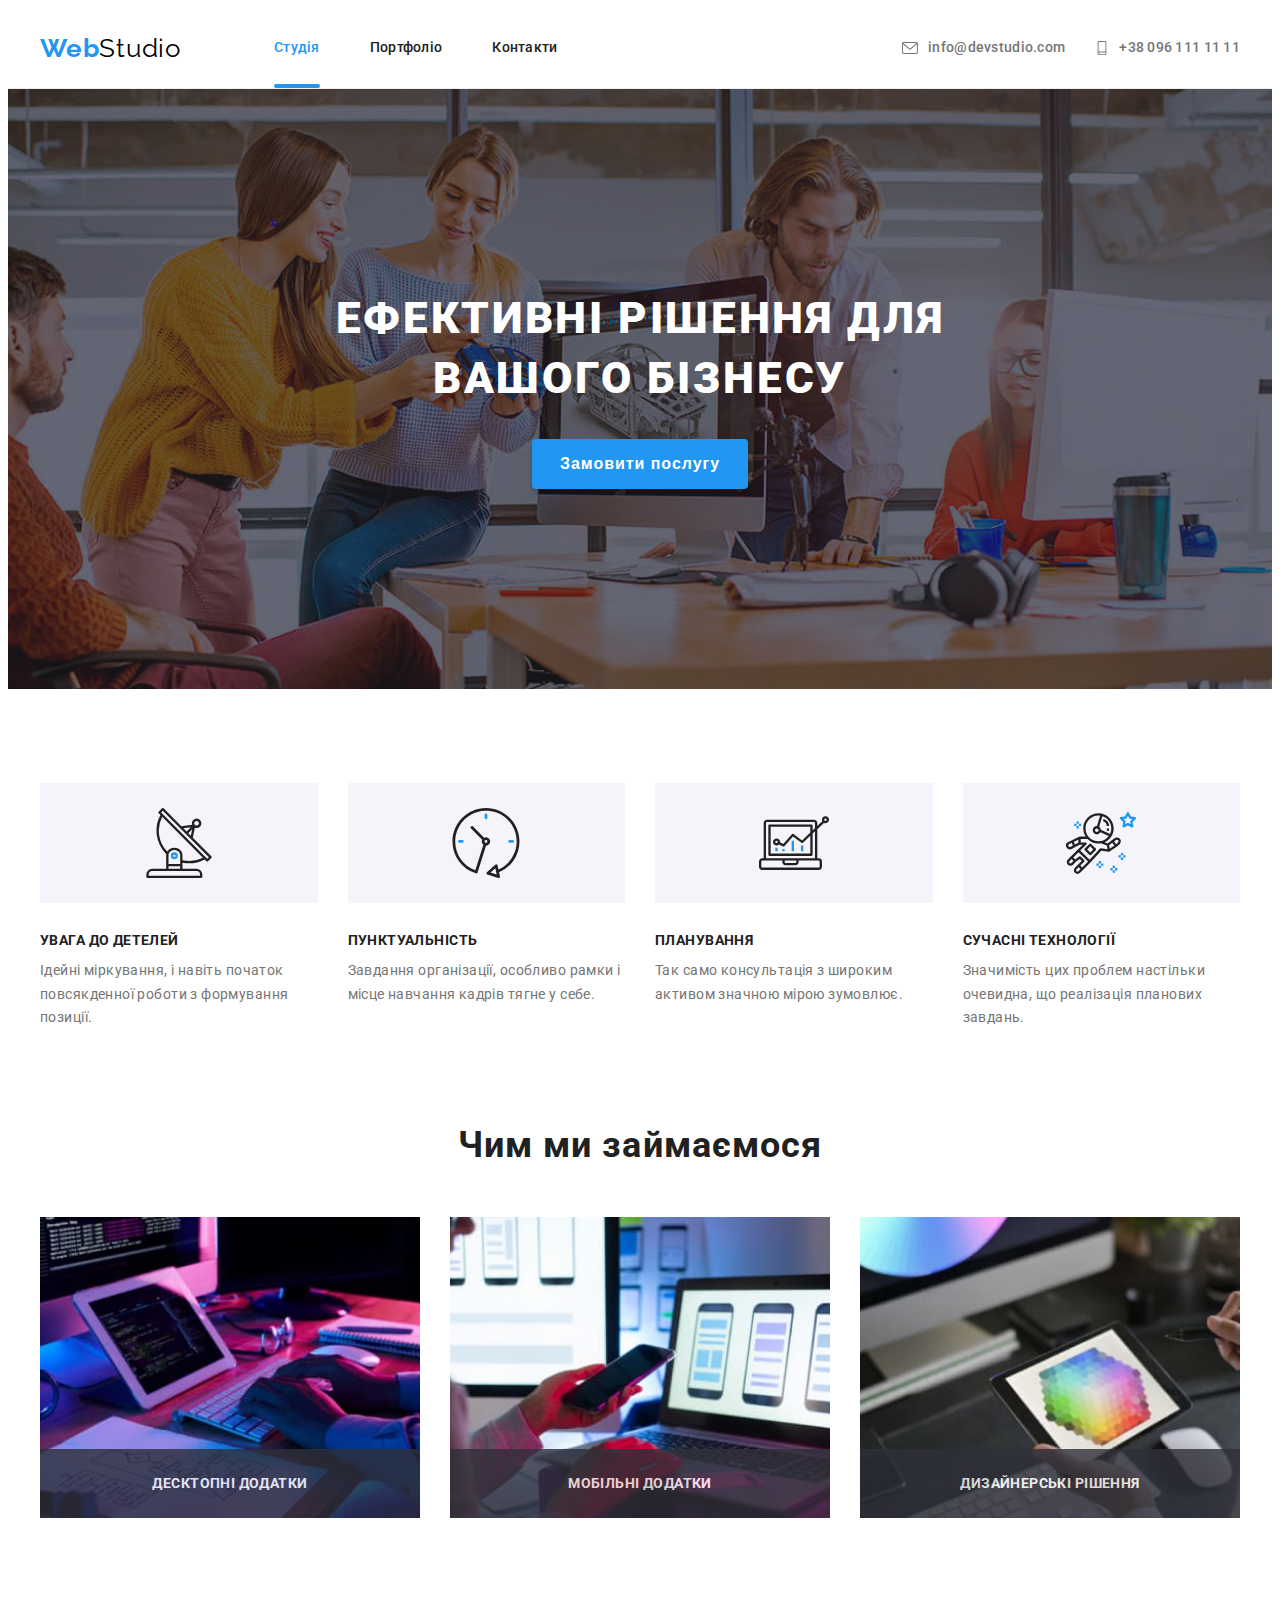
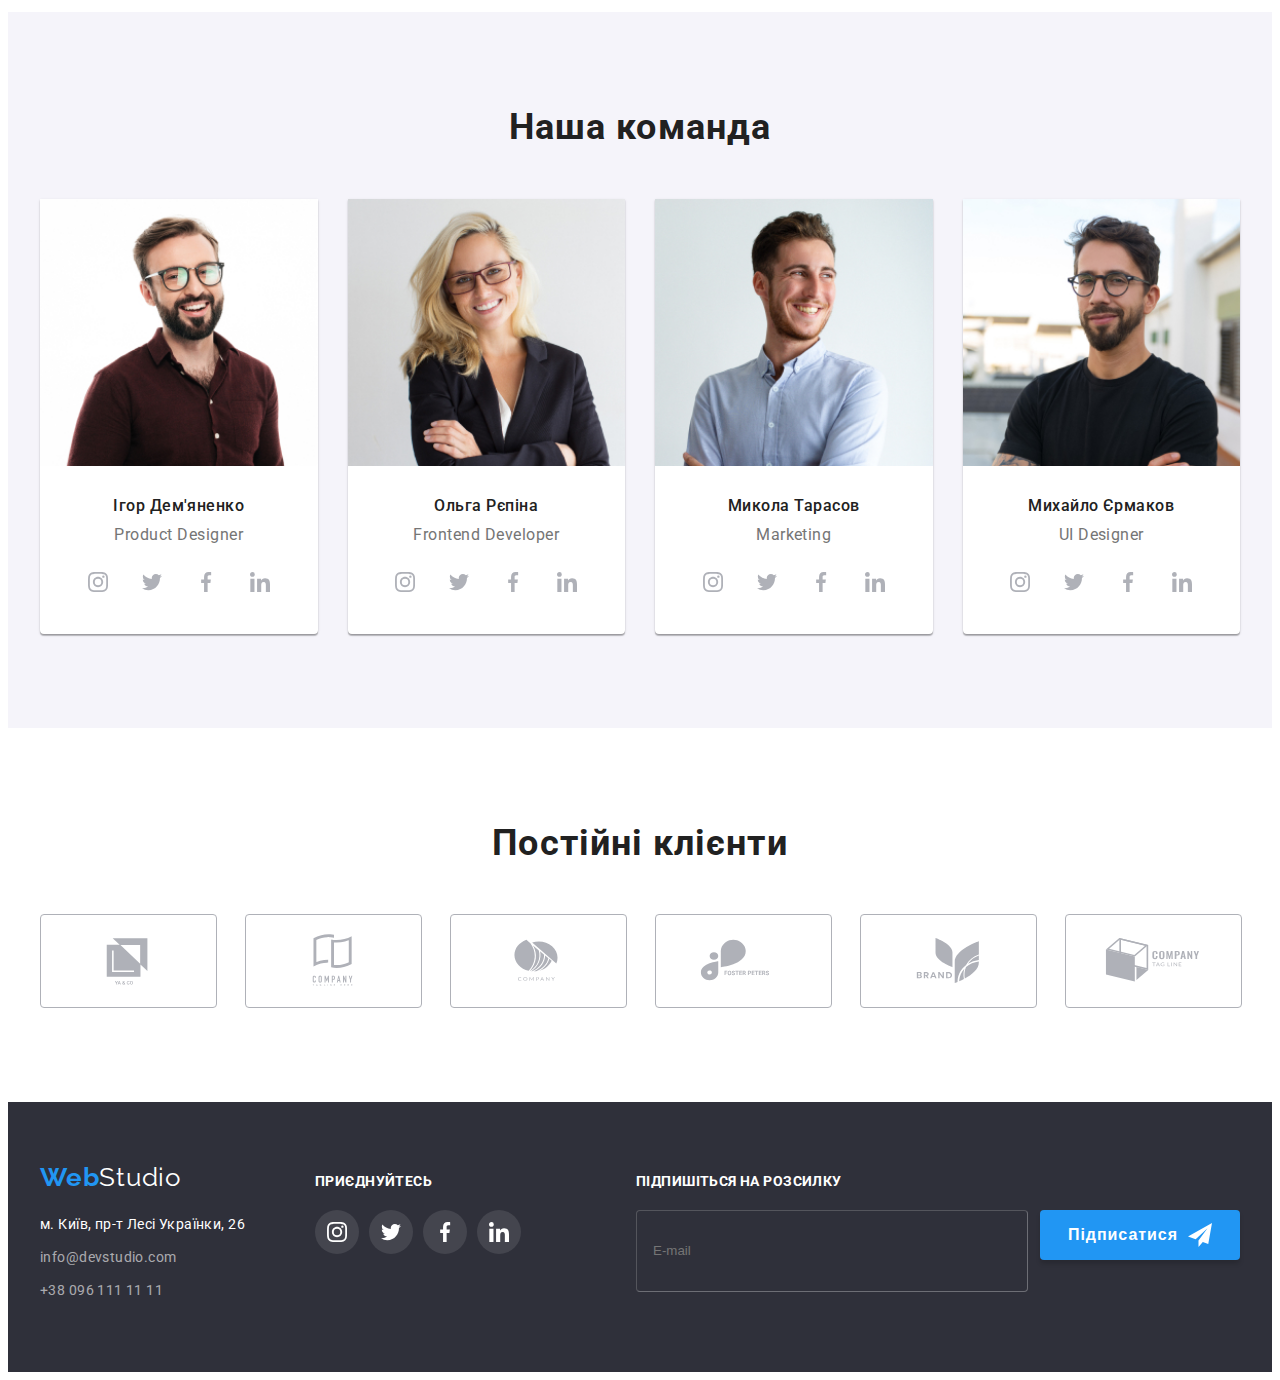
==== commit 111259d1: "Update8" ====
--- a/index.html
+++ b/index.html
@@ -55,42 +55,43 @@
                     <!-- <use class="mob-menu-svg2" href="./images/svg/mob-menu.svg#icon-close"></use> -->
                 </svg>
             </button>
+            <!-- Мобільне меню -->
+            <div class="menu-container js-menu-container" id="mobile-menu">
+                <button class="mob-menu-btn mob-menu-close js-close-menu">
+                    <svg class="mob-menu-svg" width="40" height="40">
+                        <use class="mob-menu-svg2" href="./images/svg/mob-menu.svg#icon-close"></use>
+                    </svg>
+                </button>
+                <ul class="mob-menu_list ">
+                    <li class="mob-menu_item"><a class="link mob-menu__link mob-menu__accent-link"
+                            href="./index.html">Студія</a>
+                    </li>
+                    <li class="mob-menu_item"><a class="link mob-menu__link" href="./portfolio.html">Портфоліо</a></li>
+                    <li class="mob-menu_item"><a class="link mob-menu__link" href="./index.html">Контакти</a></li>
+                </ul>
+                <div class="mob-menu__contact">
+                    <ul class="">
+                        <li class="mob-menu-item__tel"><a class="link mob-menu__tel" href="tel:+380961111111">
+                                +38 096 111 11 11
+                            </a>
+                        </li>
+                        <li class="mob-menu-item__mail"><a class="link  mob-menu__mail"
+                                href="mailto:spolonchuk@gmail.com">
+                                info@devstudio.com
+                            </a>
+                        </li>
+                    </ul>
+                    <ul class="mob-menu-social">
+                        <li class="mob-menu-social_item"><a class="link mob-menu-social_link" href="">Instagram</a></li>
+                        <li class="mob-menu-social_item"><a class="link mob-menu-social_link" href="">Twitter</a></li>
+                        <li class="mob-menu-social_item"><a class="link mob-menu-social_link" href="">Facebook</a></li>
+                        <li class="mob-menu-social_item"><a class="link mob-menu-social_link" href="">LinkedIn</a></li>
+                    </ul>
+                </div>
+            </div>
+            <!-- ----- -->
         </div>
     </header>
-
-    <!-- Мобільне меню -->
-    <div class="menu-container js-menu-container" id="mobile-menu">
-        <button class="mob-menu-btn mob-menu-close js-close-menu">
-            <svg class="mob-menu-svg" width="40" height="40">
-                <use class="mob-menu-svg2" href="./images/svg/mob-menu.svg#icon-close"></use>
-            </svg>
-        </button>
-        <ul class="mob-menu_list ">
-            <li class="mob-menu_item"><a class="link mob-menu__link mob-menu__accent-link"
-                    href="./index.html">Студія</a></li>
-            <li class="mob-menu_item"><a class="link mob-menu__link" href="./portfolio.html">Портфоліо</a></li>
-            <li class="mob-menu_item"><a class="link mob-menu__link" href="./index.html">Контакти</a></li>
-        </ul>
-        <div class="mob-menu__contact">
-            <ul class="">
-                <li class="mob-menu-item__tel"><a class="link mob-menu__tel" href="tel:+380961111111">
-                        +38 096 111 11 11
-                    </a>
-                </li>
-                <li class="mob-menu-item__mail"><a class="link  mob-menu__mail" href="mailto:spolonchuk@gmail.com">
-                        info@devstudio.com
-                    </a>
-                </li>
-            </ul>
-            <ul class="mob-menu-social">
-                <li class="mob-menu-social_item"><a class="link mob-menu-social_link" href="">Instagram</a></li>
-                <li class="mob-menu-social_item"><a class="link mob-menu-social_link" href="">Twitter</a></li>
-                <li class="mob-menu-social_item"><a class="link mob-menu-social_link" href="">Facebook</a></li>
-                <li class="mob-menu-social_item"><a class="link mob-menu-social_link" href="">LinkedIn</a></li>
-            </ul>
-        </div>
-    </div>
-    <!-- ----- -->
 
     <main>
         <!-- Герой -->
--- a/css/main.min.css
+++ b/css/main.min.css
@@ -1 +1 @@
-body{font-family:Roboto,sans-serif;background-color:#fff;color:#212121}.container{margin-left:auto;margin-right:auto;padding-left:15px;padding-right:15px}@media screen and (min-width: 480px){.container{width:480px}}@media screen and (min-width: 768px){.container{width:768px}}@media screen and (min-width: 1200px){.container{width:1200px}}.link{color:currentColor;text-decoration:none}.link:hover,.link:focus{color:#2196f3}li,ul{list-style-type:none;padding:0;margin:0;-webkit-padding-start:0;padding-inline-start:0}img{display:block;max-width:100%;height:auto}ul,h1,h2,h3,p{margin:0;-webkit-margin-before:0;margin-block-start:0;-webkit-margin-after:0;margin-block-end:0}.visually-hidden{position:absolute;width:1px;height:1px;margin:-1px;border:0;padding:0;white-space:nowrap;-webkit-clip-path:inset(100%);clip-path:inset(100%);clip:rect(0 0 0 0);overflow:hidden}.section{padding-top:60px;padding-bottom:60px}@media screen and (min-width: 1200px){.section{padding-top:94px;padding-bottom:94px}}.section-title{font-size:28px;font-weight:700;line-height:1.17;letter-spacing:.03em;text-align:center;margin-bottom:30px}@media screen and (min-width: 1200px){.section-title{font-size:36px;margin-bottom:50px}}.btn{font-size:16px;font-weight:700;line-height:1.88;letter-spacing:.06em;display:-webkit-box;display:-ms-flexbox;display:flex;-webkit-box-align:center;-ms-flex-align:center;align-items:center;-webkit-box-pack:center;-ms-flex-pack:center;justify-content:center;border-radius:4px;border:none;width:200px;height:50px;cursor:pointer;margin:0 auto;color:#fff;background-color:#2196f3;-webkit-box-shadow:0px 4px 4px 0px rgba(0,0,0,.1490196078);box-shadow:0px 4px 4px 0px rgba(0,0,0,.1490196078)}@media screen and (min-width: 1200px){.btn{width:216px}}.btn-width{width:200px}.logo1{color:#2196f3;font-family:Raleway,sans-serif;font-size:26px;font-weight:700;line-height:1.19;letter-spacing:.03em;text-align:left;padding-top:16px;padding-bottom:16px}.logo2{color:#000;font-weight:400;padding-top:16px;padding-bottom:16px}.logo3{color:#fff;font-weight:400;padding-top:16px;padding-bottom:16px}.header{border-bottom:1px solid #eee}.flex-center,.header__contact-link,.navigation__main-list,.navigation,.container__header{display:-webkit-box;display:-ms-flexbox;display:flex;-webkit-box-align:center;-ms-flex-align:center;align-items:center}@media screen and (max-width: 767.98px){.container__header{-webkit-box-pack:justify;-ms-flex-pack:justify;justify-content:space-between}}@media screen and (max-width: 767.98px){.navigation__main-list{display:none}}.navigation__main-list--position{gap:50px}@media screen and (min-width: 768px){.navigation__main-list--position{margin-left:88px}}@media screen and (min-width: 1200px){.navigation__main-list--position{margin-left:93px}}.navigation__link{display:block;font-size:14px;font-weight:500;line-height:1.14;letter-spacing:.02em;padding-top:32px;padding-bottom:32px;-webkit-transition:color 250ms cubic-bezier(0.4, 0, 0.2, 1);transition:color 250ms cubic-bezier(0.4, 0, 0.2, 1)}.navigation__accent-link{color:#2196f3;position:relative}.navigation__accent-link::after{content:"";display:block;width:100%;height:4px;background-color:#2196f3;border-radius:2px;position:absolute;bottom:0;left:0}@media screen and (max-width: 767.98px){.header__contact{display:none}}@media screen and (min-width: 768px){.header__contact{display:-webkit-box;display:-ms-flexbox;display:flex;-webkit-box-orient:vertical;-webkit-box-direction:normal;-ms-flex-direction:column;flex-direction:column}}@media screen and (min-width: 1200px){.header__contact{-webkit-box-align:center;-ms-flex-align:center;align-items:center;-webkit-box-orient:horizontal;-webkit-box-direction:normal;-ms-flex-direction:row;flex-direction:row}}.header__contact--position{margin-left:auto}@media screen and (min-width: 768px){.header__contact--position{gap:10px}}.header__contact-link{font-size:14px;font-weight:500;line-height:1.14;letter-spacing:.02em;color:#757575;-webkit-transition:color 250ms cubic-bezier(0.4, 0, 0.2, 1);transition:color 250ms cubic-bezier(0.4, 0, 0.2, 1)}@media screen and (min-width: 1200px){.header__contact-link{padding-top:32px;padding-bottom:32px}}.header__contact-svg{fill:#757575;-webkit-transition:fill 250ms cubic-bezier(0.4, 0, 0.2, 1);transition:fill 250ms cubic-bezier(0.4, 0, 0.2, 1)}.header__contact-link:hover .header__contact-svg,.header__contact-link:focus .header__contact-svg{fill:#2196f3}.header__contact-svg--position{margin-right:10px}.mob-menu-btn{border:none;background-color:rgba(0,0,0,0)}@media screen and (min-width: 768px){.mob-menu-btn{display:none}}.mob-menu-svg{fill:#212121;-webkit-transition:fill 250ms cubic-bezier(0.4, 0, 0.2, 1);transition:fill 250ms cubic-bezier(0.4, 0, 0.2, 1)}.mob-menu-btn:hover .mob-menu-svg,.mob-menu-btn:focus .mob-menu-svg{fill:#2196f3}.menu-container{background-color:#fff;position:fixed;top:0;left:0;width:480px;height:100%;padding:48px 40px;z-index:999;display:-webkit-box;display:-ms-flexbox;display:flex;-webkit-box-orient:vertical;-webkit-box-direction:normal;-ms-flex-direction:column;flex-direction:column;-webkit-box-pack:justify;-ms-flex-pack:justify;justify-content:space-between;-webkit-transform:translateX(100%);transform:translateX(100%);-webkit-transition:-webkit-transform 250ms cubic-bezier(0.4, 0, 0.2, 1);transition:-webkit-transform 250ms cubic-bezier(0.4, 0, 0.2, 1);transition:transform 250ms cubic-bezier(0.4, 0, 0.2, 1);transition:transform 250ms cubic-bezier(0.4, 0, 0.2, 1), -webkit-transform 250ms cubic-bezier(0.4, 0, 0.2, 1)}@media screen and (min-width: 768px){.menu-container{display:none}}.menu-container.is-open{-webkit-transform:translateX(0);transform:translateX(0)}.mob-menu-close{position:absolute;top:10px;right:15px;border:none;background-color:rgba(0,0,0,0)}.mob-menu_item:not(:last-child){margin-bottom:32px}.mob-menu__link{font-size:34px;font-weight:500;line-height:1.18;letter-spacing:.02em;text-align:left;color:#212121}@media screen and (min-width: 380px){.mob-menu__link{font-size:40px}}.mob-menu__link .mob-menu__link:hover,.mob-menu__link .mob-menu__link:focus{color:#2196f3}.mob-menu__accent-link{color:#2196f3}.mob-menu__tel{font-size:26px;font-weight:500;line-height:1.18;letter-spacing:.02em;text-align:left;color:#2196f3}@media screen and (min-width: 380px){.mob-menu__tel{font-size:34px}}.mob-menu-item__tel{margin-bottom:32px}.mob-menu__mail{font-size:20px;font-weight:500;line-height:1.17;letter-spacing:.02em;text-align:left;color:#757575}@media screen and (min-width: 380px){.mob-menu__mail{font-size:24px}}.mob-menu-item__mail{margin-bottom:64px}.mob-menu-social{display:-webkit-box;display:-ms-flexbox;display:flex;-ms-flex-wrap:wrap;flex-wrap:wrap;gap:0px}.mob-menu-social_item{padding-left:10px;padding-right:10px;height:22px}.mob-menu-social_item:not(:last-child){border-right:rgba(33,33,33,.2) solid 1px}.mob-menu-social_link{font-size:8px;font-weight:500;line-height:1.22;letter-spacing:.02em;text-align:left;color:#2196f3}@media screen and (min-width: 380px){.mob-menu-social_link{font-size:18px}}.hero{background-image:-webkit-gradient(linear, left top, right top, from(rgba(47, 48, 58, 0.4)), to(rgba(47, 48, 58, 0.4))),url("../images/hero/hero-img_sm_1x.jpg");background-image:linear-gradient(to right, rgba(47, 48, 58, 0.4), rgba(47, 48, 58, 0.4)),url("../images/hero/hero-img_sm_1x.jpg");background-repeat:no-repeat;background-position:center;background-size:cover;padding-top:118px;padding-bottom:118px;max-width:1600px}@media(min-device-pixel-ratio: 2),(-webkit-min-device-pixel-ratio: 2),(min-resolution: 192dpi),(min-resolution: 2dppx){.hero{background-image:-webkit-gradient(linear, left top, right top, from(rgba(47, 48, 58, 0.4)), to(rgba(47, 48, 58, 0.4))),url("../images/hero/hero-img_sm_2x.jpg");background-image:linear-gradient(to right, rgba(47, 48, 58, 0.4), rgba(47, 48, 58, 0.4)),url("../images/hero/hero-img_sm_2x.jpg")}}@media screen and (min-width: 768px){.hero{background-image:-webkit-gradient(linear, left top, right top, from(rgba(47, 48, 58, 0.4)), to(rgba(47, 48, 58, 0.4))),url("../images/hero/hero-img_md_1x.jpg");background-image:linear-gradient(to right, rgba(47, 48, 58, 0.4), rgba(47, 48, 58, 0.4)),url("../images/hero/hero-img_md_1x.jpg")}}@media screen and (min-width: 768px)and (min-device-pixel-ratio: 2),screen and (min-width: 768px)and (-webkit-min-device-pixel-ratio: 2),screen and (min-width: 768px)and (min-resolution: 192dpi),screen and (min-width: 768px)and (min-resolution: 2dppx){.hero{background-image:-webkit-gradient(linear, left top, right top, from(rgba(47, 48, 58, 0.4)), to(rgba(47, 48, 58, 0.4))),url("../images/hero/hero-img_md_2x.jpg");background-image:linear-gradient(to right, rgba(47, 48, 58, 0.4), rgba(47, 48, 58, 0.4)),url("../images/hero/hero-img_md_2x.jpg")}}@media screen and (min-width: 1200px){.hero{padding-top:200px;padding-bottom:200px;background-image:-webkit-gradient(linear, left top, right top, from(rgba(47, 48, 58, 0.4)), to(rgba(47, 48, 58, 0.4))),url("../images/hero/hero-img_lg_1x.jpg");background-image:linear-gradient(to right, rgba(47, 48, 58, 0.4), rgba(47, 48, 58, 0.4)),url("../images/hero/hero-img_lg_1x.jpg")}}@media screen and (min-width: 1200px)and (min-device-pixel-ratio: 2),screen and (min-width: 1200px)and (-webkit-min-device-pixel-ratio: 2),screen and (min-width: 1200px)and (min-resolution: 192dpi),screen and (min-width: 1200px)and (min-resolution: 2dppx){.hero{background-image:-webkit-gradient(linear, left top, right top, from(rgba(47, 48, 58, 0.4)), to(rgba(47, 48, 58, 0.4))),url("../images/hero/hero-img_lg_2x.jpg");background-image:linear-gradient(to right, rgba(47, 48, 58, 0.4), rgba(47, 48, 58, 0.4)),url("../images/hero/hero-img_lg_2x.jpg")}}.hero--position{margin-right:auto;margin-left:auto}.hero__title{color:#fff;font-size:26px;font-weight:900;line-height:1.62;letter-spacing:.06em;text-align:center;text-transform:uppercase;max-width:360px}@media screen and (min-width: 1200px){.hero__title{max-width:696px;font-size:44px;line-height:1.36}}.hero__title-position{margin:0 auto 30px auto}.backdrop{position:fixed;top:0;left:0;width:100%;height:100%;background-color:rgba(0,0,0,.2);z-index:10;opacity:1;-webkit-transition:opacity 250ms cubic-bezier(0.4, 0, 0.2, 1),visibility 250ms cubic-bezier(0.4, 0, 0.2, 1);transition:opacity 250ms cubic-bezier(0.4, 0, 0.2, 1),visibility 250ms cubic-bezier(0.4, 0, 0.2, 1)}.backdrop.is-hidden{opacity:0;visibility:hidden;pointer-events:none}.modal-wrapper{border-radius:4px;background-color:#fff;position:absolute;padding:40px;max-width:450px;max-height:609px;width:90%;height:90%;top:50%;left:50%;overflow-y:scroll;-webkit-transition:-webkit-transform 250ms cubic-bezier(0.4, 0, 0.2, 1) 200ms;transition:-webkit-transform 250ms cubic-bezier(0.4, 0, 0.2, 1) 200ms;transition:transform 250ms cubic-bezier(0.4, 0, 0.2, 1) 200ms;transition:transform 250ms cubic-bezier(0.4, 0, 0.2, 1) 200ms, -webkit-transform 250ms cubic-bezier(0.4, 0, 0.2, 1) 200ms}.backdrop.is-hidden .modal-wrapper{-webkit-transform:translate(-50%, -50%) scale(0.5);transform:translate(-50%, -50%) scale(0.5)}.backdrop .modal-wrapper{-webkit-transform:translate(-50%, -50%) scale(1);transform:translate(-50%, -50%) scale(1)}.modal-wrapper a{color:#2196f3}@media screen and (min-width: 1200px){.modal-wrapper{max-width:528px;max-height:581px}}.modal-wrapper__close-btn{display:-webkit-box;display:-ms-flexbox;display:flex;-webkit-box-pack:center;-ms-flex-pack:center;justify-content:center;-webkit-box-align:center;-ms-flex-align:center;align-items:center;width:30px;height:30px;border-radius:50%;border-color:rgba(0,0,0,.1);background-color:#fff;position:absolute;top:8px;right:8px}.modal-wrapper___close-svg{fill:#000;-webkit-transition:fill 250ms cubic-bezier(0.4, 0, 0.2, 1);transition:fill 250ms cubic-bezier(0.4, 0, 0.2, 1)}.close-btn:hover .modal-wrapper___close-svg,.close-btn:focus .modal-wrapper___close-svg{fill:#2196f3}.modal-wrapper__title{font-size:20px;font-weight:700;line-height:1.5;letter-spacing:.03em;text-align:center}@media screen and (min-width: 1200px){.modal-wrapper__title{line-height:1.27}}.modal-wrapper__title-position{margin-bottom:12px}.form-call-back{display:-webkit-box;display:-ms-flexbox;display:flex;-webkit-box-orient:vertical;-webkit-box-direction:normal;-ms-flex-direction:column;flex-direction:column}.form-call-back__label{color:#757575;font-size:12px;line-height:1.17;letter-spacing:.01em;text-align:left;position:relative}.form-call-back__label--position{margin-bottom:10px}.form-call-back__text-label{display:block;margin-bottom:4px}.form-call-back__inp-info{height:40px;width:100%;padding:11px 15px 11px 40px;border-width:1px;border-radius:4px;border-color:rgba(33,33,33,.2);outline:rgba(0,0,0,0);-webkit-transition:border-color 250ms cubic-bezier(0.4, 0, 0.2, 1);transition:border-color 250ms cubic-bezier(0.4, 0, 0.2, 1)}.form-call-back__label:focus-within .form-call-back__inp-info{border-color:#2196f3}.form-call-back__svg-box{position:absolute;top:30px;left:12px}.form-call-back__svg{fill:#212121;-webkit-transition:fill 250ms cubic-bezier(0.4, 0, 0.2, 1);transition:fill 250ms cubic-bezier(0.4, 0, 0.2, 1)}.form-call-back__label:focus-within .form-call-back__svg{fill:#2196f3}.form-call-back__comment{height:120px;width:100%;resize:none;padding:12px 16px;border-width:1px;border-radius:4px;border-color:rgba(33,33,33,.2);outline:rgba(0,0,0,0);-webkit-transition:border-color 250ms cubic-bezier(0.4, 0, 0.2, 1);transition:border-color 250ms cubic-bezier(0.4, 0, 0.2, 1)}.form-call-back__label:focus-within .form-call-back__comment{border-color:#2196f3}.form-call-back__label--position-check{display:-webkit-box;display:-ms-flexbox;display:flex;margin:10px auto 30px auto;-webkit-box-align:center;-ms-flex-align:center;align-items:center}.form-call-back__news-check:checked+.form-call-back__custom-check{background-color:#2196f3;border-color:#2196f3}.form-call-back__news-check:checked+.form-call-back__custom-check>.form-call-back__custom-svg{opacity:1}.form-call-back__label:focus-within .form-call-back__news-check:checked+.form-call-back__custom-check{border-color:#212121}.form-call-back__label:focus-within .form-call-back__news-check:not(:checked)+.form-call-back__custom-check{border-color:#2196f3}.form-call-back__custom-check{display:-webkit-box;display:-ms-flexbox;display:flex;-webkit-box-align:center;-ms-flex-align:center;align-items:center;-webkit-box-pack:center;-ms-flex-pack:center;justify-content:center;width:16px;height:15px;border-radius:2px;border:2px solid #212121;-webkit-transition:background-color 250ms cubic-bezier(0.4, 0, 0.2, 1),border-color 250ms cubic-bezier(0.4, 0, 0.2, 1);transition:background-color 250ms cubic-bezier(0.4, 0, 0.2, 1),border-color 250ms cubic-bezier(0.4, 0, 0.2, 1)}.form-call-back__custom-svg{fill:#fff;opacity:0;-webkit-transition:opacity 250ms cubic-bezier(0.4, 0, 0.2, 1);transition:opacity 250ms cubic-bezier(0.4, 0, 0.2, 1)}.form-call-back__text-check{color:#757575;font-size:12px;line-height:1.17;letter-spacing:.03em;margin-left:7px}@media screen and (min-width: 1200px){.form-call-back__text-check{font-size:14px;line-height:1.71}}.advantages{padding-bottom:0}@media screen and (min-width: 768px){.adv-list{display:-webkit-box;display:-ms-flexbox;display:flex;-ms-flex-wrap:wrap;flex-wrap:wrap;gap:30px}}.adv-item{padding-bottom:30px}@media screen and (min-width: 768px){.adv-item{-ms-flex-preferred-size:calc((100% - 30px)/2);flex-basis:calc((100% - 30px)/2)}}@media screen and (min-width: 1200px){.adv-item{-ms-flex-preferred-size:calc((100% - 90px)/4);flex-basis:calc((100% - 90px)/4);padding-bottom:0}}.adv-box-svg{display:-webkit-box;display:-ms-flexbox;display:flex;background-color:#f5f4fa;-webkit-box-pack:center;-ms-flex-pack:center;justify-content:center;-webkit-box-align:center;-ms-flex-align:center;align-items:center;height:120px}.advan-title{font-size:14px;font-weight:700;line-height:1.14;letter-spacing:.03em;text-align:left;text-transform:uppercase;margin-top:30px;margin-bottom:10px}@media screen and (max-width: 767.98px){.advan-title{text-align:center}}.advan-text{font-size:14px;line-height:1.71;letter-spacing:.03em;text-align:left;color:#757575}@media screen and (max-width: 1199.98px){.works{display:none}}.works-list{display:-webkit-box;display:-ms-flexbox;display:flex;-ms-flex-wrap:wrap;flex-wrap:wrap;gap:30px}.works-item{-ms-flex-preferred-size:calc((100% - 60px)/3);flex-basis:calc((100% - 60px)/3);position:relative}.works-item-title{font-size:14px;font-weight:700;line-height:1.14;letter-spacing:.03em;text-align:center;text-transform:uppercase;color:#fff;padding-top:27px;padding-bottom:27px;background-color:#2f303a;opacity:.8;position:absolute;width:100%;bottom:0;left:0}.teams{background-color:#f5f4fa}.team-list{display:-webkit-box;display:-ms-flexbox;display:flex;-ms-flex-wrap:wrap;flex-wrap:wrap;gap:30px}.team-item{border-radius:0px 0px 4px 4px;-webkit-box-shadow:0px 1px 3px rgba(0,0,0,.12),0px 1px 1px rgba(0,0,0,.14),0px 2px 1px rgba(0,0,0,.2);box-shadow:0px 1px 3px rgba(0,0,0,.12),0px 1px 1px rgba(0,0,0,.14),0px 2px 1px rgba(0,0,0,.2);background-color:#fff;-ms-flex-preferred-size:100%;flex-basis:100%}@media screen and (min-width: 768px){.team-item{-ms-flex-preferred-size:calc((100% - 30px)/2);flex-basis:calc((100% - 30px)/2)}}@media screen and (min-width: 1200px){.team-item{-ms-flex-preferred-size:calc((100% - 90px)/4);flex-basis:calc((100% - 90px)/4)}}.team-foto{width:100%}.team-box{padding-top:24px;padding-bottom:24px}@media screen and (min-width: 1200px){.team-box{padding-top:30px;padding-bottom:30px}}.team-title{font-size:16px;font-weight:500;line-height:1.19;letter-spacing:.03em;text-align:center;margin-bottom:10px}.team-text{font-size:16px;line-height:1.19;letter-spacing:.03em;text-align:center;color:#757575;margin-bottom:16px}.social-list{display:-webkit-box;display:-ms-flexbox;display:flex;gap:10px;-webkit-box-pack:center;-ms-flex-pack:center;justify-content:center}.social-link{display:-webkit-box;display:-ms-flexbox;display:flex;-webkit-box-align:center;-ms-flex-align:center;align-items:center;-webkit-box-pack:center;-ms-flex-pack:center;justify-content:center;width:44px;height:44px;border-radius:50%;-webkit-transition:background-color 250ms cubic-bezier(0.4, 0, 0.2, 1);transition:background-color 250ms cubic-bezier(0.4, 0, 0.2, 1)}.social-link:hover,.social-link:focus{background-color:#2196f3}.social-svg{fill:#afb1b8;-webkit-transition:fill 250ms cubic-bezier(0.4, 0, 0.2, 1);transition:fill 250ms cubic-bezier(0.4, 0, 0.2, 1)}.social-link:hover .social-svg,.social-link:focus .social-svg{fill:#fff}.social-flooter-list{display:-webkit-box;display:-ms-flexbox;display:flex;-webkit-box-pack:center;-ms-flex-pack:center;justify-content:center;gap:10px;margin-top:20px}.social-flooter-link{display:-webkit-box;display:-ms-flexbox;display:flex;-webkit-box-align:center;-ms-flex-align:center;align-items:center;-webkit-box-pack:center;-ms-flex-pack:center;justify-content:center;width:44px;height:44px;border-radius:50%;background-color:rgba(255,255,255,.1);-webkit-transition:background-color 250ms cubic-bezier(0.4, 0, 0.2, 1);transition:background-color 250ms cubic-bezier(0.4, 0, 0.2, 1)}.social-flooter-link:hover,.social-flooter-link:focus{background-color:#2196f3}.social-flooter-svg{fill:#fff}.client-list{display:-webkit-box;display:-ms-flexbox;display:flex;-ms-flex-wrap:wrap;flex-wrap:wrap;gap:30px}.client-item{-ms-flex-preferred-size:calc((100% - 30px)/2);flex-basis:calc((100% - 30px)/2)}@media screen and (min-width: 768px){.client-item{-ms-flex-preferred-size:calc((100% - 60px)/3);flex-basis:calc((100% - 60px)/3)}}@media screen and (min-width: 1200px){.client-item{-ms-flex-preferred-size:calc((100% - 150px)/6);flex-basis:calc((100% - 150px)/6)}}.client-link{display:-webkit-box;display:-ms-flexbox;display:flex;-webkit-box-align:center;-ms-flex-align:center;align-items:center;-webkit-box-pack:center;-ms-flex-pack:center;justify-content:center;border:1px solid #afb1b8;border-radius:4px;width:100%;height:92px;-webkit-transition:border-color 250ms cubic-bezier(0.4, 0, 0.2, 1);transition:border-color 250ms cubic-bezier(0.4, 0, 0.2, 1)}.client-link:hover,.client-link:focus{border-color:#2196f3}.client-svg{fill:#afb1b8;-webkit-transition:fill 250ms cubic-bezier(0.4, 0, 0.2, 1);transition:fill 250ms cubic-bezier(0.4, 0, 0.2, 1)}.client-link:hover .client-svg,.client-link:focus .client-svg{fill:#2196f3}.flooter{background-color:#2f303a;padding-top:60px;padding-bottom:60px}.fl-box{display:-webkit-box;display:-ms-flexbox;display:flex;-webkit-box-orient:vertical;-webkit-box-direction:normal;-ms-flex-direction:column;flex-direction:column}@media screen and (min-width: 1200px){.fl-box{-webkit-box-orient:horizontal;-webkit-box-direction:normal;-ms-flex-direction:row;flex-direction:row;-webkit-box-pack:justify;-ms-flex-pack:justify;justify-content:space-between;-webkit-box-align:baseline;-ms-flex-align:baseline;align-items:baseline}}.fl-box12{display:-webkit-box;display:-ms-flexbox;display:flex;-webkit-box-orient:vertical;-webkit-box-direction:normal;-ms-flex-direction:column;flex-direction:column}@media screen and (min-width: 768px){.fl-box12{-webkit-box-orient:horizontal;-webkit-box-direction:normal;-ms-flex-direction:row;flex-direction:row}}@media screen and (min-width: 768px)and (max-width: 1199.98px){.fl-box12{-ms-flex-pack:distribute;justify-content:space-around}}@media screen and (min-width: 1200px){.fl-box12{-webkit-box-align:baseline;-ms-flex-align:baseline;align-items:baseline}}@media screen and (max-width: 1199.98px){.fl-box1{padding-bottom:60px;text-align:center}}@media screen and (max-width: 1199.98px){.fl-box2{padding-bottom:60px}}@media screen and (min-width: 1200px){.fl-box2{margin-left:70px}}.address{font-size:14px;line-height:1.71;letter-spacing:.03em;text-align:left;color:#fff;font-style:normal;margin-top:20px}@media screen and (max-width: 1199.98px){.address{text-align:center}}.flooter-link{font-size:14px;line-height:1.71;letter-spacing:.03em;text-align:left;color:rgba(255,255,255,.6)}.adress-list{margin-top:8px}@media screen and (min-width: 1200px){.adress-list{margin-top:9px}}.address-item{margin-top:8px}@media screen and (min-width: 1200px){.address-item{margin-top:9px}}.flooter-title{font-size:14px;font-weight:700;line-height:1.14;letter-spacing:.03em;text-align:center;text-transform:uppercase;color:#fff}@media screen and (min-width: 1200px){.flooter-title{text-align:left}}.form-subscribe{display:-webkit-box;display:-ms-flexbox;display:flex;margin-top:20px;-webkit-box-orient:vertical;-webkit-box-direction:normal;-ms-flex-direction:column;flex-direction:column;-webkit-box-align:center;-ms-flex-align:center;align-items:center}@media screen and (min-width: 1200px){.form-subscribe{-webkit-box-orient:horizontal;-webkit-box-direction:normal;-ms-flex-direction:row;flex-direction:row;-webkit-box-align:stretch;-ms-flex-align:stretch;align-items:stretch}}.inp-email{max-width:450px;width:100%;height:50px;padding:15px 16px;background-color:inherit;border-radius:4px;border-width:1px;border-color:rgba(255,255,255,.3);color:rgba(255,255,255,.6);margin-bottom:20px}@media screen and (min-width: 1200px){.inp-email{width:358px;margin-right:12px}}.img-send{fill:#fff;margin-left:10px}.portf-btn-box{display:-webkit-box;display:-ms-flexbox;display:flex;-webkit-box-pack:center;-ms-flex-pack:center;justify-content:center;gap:8px;margin-bottom:40px}@media screen and (max-width: 767.98px){.portf-btn-box{width:80%;-webkit-box-pack:start;-ms-flex-pack:start;justify-content:flex-start;-ms-flex-wrap:wrap;flex-wrap:wrap;row-gap:15px}}@media screen and (min-width: 768px){.portf-btn-box{margin-bottom:30px}}@media screen and (min-width: 768px){.portf-btn-box{margin-bottom:50px}}.portfolio-btn{font-size:16px;font-weight:500;line-height:1.63;letter-spacing:.03em;text-align:center;background-color:#f5f4fa;color:#212121;height:38px;border-radius:4px;border:none;cursor:pointer;padding:6px 22px;-webkit-transition:color 250ms cubic-bezier(0.4, 0, 0.2, 1),background-color 250ms cubic-bezier(0.4, 0, 0.2, 1),-webkit-box-shadow 250ms cubic-bezier(0.4, 0, 0.2, 1);transition:color 250ms cubic-bezier(0.4, 0, 0.2, 1),background-color 250ms cubic-bezier(0.4, 0, 0.2, 1),-webkit-box-shadow 250ms cubic-bezier(0.4, 0, 0.2, 1);transition:color 250ms cubic-bezier(0.4, 0, 0.2, 1),background-color 250ms cubic-bezier(0.4, 0, 0.2, 1),box-shadow 250ms cubic-bezier(0.4, 0, 0.2, 1);transition:color 250ms cubic-bezier(0.4, 0, 0.2, 1),background-color 250ms cubic-bezier(0.4, 0, 0.2, 1),box-shadow 250ms cubic-bezier(0.4, 0, 0.2, 1),-webkit-box-shadow 250ms cubic-bezier(0.4, 0, 0.2, 1)}.portfolio-btn:focus,.portfolio-btn:hover{color:#fff;background-color:#2196f3;-webkit-box-shadow:0px 2px 2px 0px rgba(0,0,0,.1215686275),0px 1px 2px 0px rgba(0,0,0,.0784313725),0px 3px 1px 0px rgba(0,0,0,.1019607843);box-shadow:0px 2px 2px 0px rgba(0,0,0,.1215686275),0px 1px 2px 0px rgba(0,0,0,.0784313725),0px 3px 1px 0px rgba(0,0,0,.1019607843)}.accent-btn{color:#fff;background-color:#2196f3;-webkit-box-shadow:0px 2px 2px 0px rgba(0,0,0,.1215686275),0px 1px 2px 0px rgba(0,0,0,.0784313725),0px 3px 1px 0px rgba(0,0,0,.1019607843);box-shadow:0px 2px 2px 0px rgba(0,0,0,.1215686275),0px 1px 2px 0px rgba(0,0,0,.0784313725),0px 3px 1px 0px rgba(0,0,0,.1019607843)}.portfolio-list{display:-webkit-box;display:-ms-flexbox;display:flex;-ms-flex-wrap:wrap;flex-wrap:wrap;-webkit-column-gap:30px;-moz-column-gap:30px;column-gap:30px;row-gap:30px}.portfolio-item{background:#fff;-ms-flex-preferred-size:100%;flex-basis:100%}@media screen and (min-width: 768px){.portfolio-item{-ms-flex-preferred-size:calc((100% - 30px)/2);flex-basis:calc((100% - 30px)/2)}}@media screen and (min-width: 1200px){.portfolio-item{-ms-flex-preferred-size:calc((100% - 60px)/3);flex-basis:calc((100% - 60px)/3)}}.portfolio-img{width:100%}.portfolio-link{display:-webkit-box;display:-ms-flexbox;display:flex;-webkit-box-orient:vertical;-webkit-box-direction:normal;-ms-flex-direction:column;flex-direction:column;color:currentColor;text-decoration:none;position:relative;-webkit-transition:-webkit-box-shadow 250ms cubic-bezier(0.4, 0, 0.2, 1);transition:-webkit-box-shadow 250ms cubic-bezier(0.4, 0, 0.2, 1);transition:box-shadow 250ms cubic-bezier(0.4, 0, 0.2, 1);transition:box-shadow 250ms cubic-bezier(0.4, 0, 0.2, 1), -webkit-box-shadow 250ms cubic-bezier(0.4, 0, 0.2, 1);height:100%}.portfolio-link:hover,.portfolio-link:focus{-webkit-box-shadow:1px 4px 6px 0px rgba(0,0,0,.1607843137),0px 4px 4px 0px rgba(0,0,0,.0588235294),0px 1px 1px 0px rgba(0,0,0,.1215686275);box-shadow:1px 4px 6px 0px rgba(0,0,0,.1607843137),0px 4px 4px 0px rgba(0,0,0,.0588235294),0px 1px 1px 0px rgba(0,0,0,.1215686275)}.portfolio-box{position:relative;overflow:hidden}.portfolio-link-box{padding-top:20px;padding-bottom:20px;padding-left:24px;padding-right:24px;border-bottom:1px solid #eee;border-left:1px solid #eee;border-right:1px solid #eee;-webkit-box-flex:1;-ms-flex-positive:1;flex-grow:1}.portfolio-title{font-size:18px;font-weight:700;line-height:2;letter-spacing:.06em;text-align:left;margin-bottom:4px}.portfolio-text{font-size:16px;line-height:1.88;letter-spacing:.03em;text-align:left;color:#757575}.description-text{font-size:16px;line-height:1.3;letter-spacing:.03em;text-align:left;color:#fff;background-color:#2196f3;opacity:.9;position:absolute;top:0;left:0;width:100%;height:100%;padding:24px 24px;overflow-y:scroll;-webkit-transform:translateY(100%);transform:translateY(100%);-webkit-transition:-webkit-transform 250ms cubic-bezier(0.4, 0, 0.2, 1);transition:-webkit-transform 250ms cubic-bezier(0.4, 0, 0.2, 1);transition:transform 250ms cubic-bezier(0.4, 0, 0.2, 1);transition:transform 250ms cubic-bezier(0.4, 0, 0.2, 1), -webkit-transform 250ms cubic-bezier(0.4, 0, 0.2, 1)}@media screen and (min-width: 380px){.description-text{font-size:18px;line-height:1.6}}@media screen and (min-width: 768px){.description-text{padding:50px 24px}}.portfolio-link:hover .description-text,.portfolio-link:focus .description-text{-webkit-transform:translateY(0);transform:translateY(0)}/*# sourceMappingURL=main.min.css.map */+body{font-family:Roboto,sans-serif;background-color:#fff;color:#212121}.container{margin-left:auto;margin-right:auto;padding-left:15px;padding-right:15px}@media screen and (min-width: 480px){.container{width:480px}}@media screen and (min-width: 768px){.container{width:768px}}@media screen and (min-width: 1200px){.container{width:1200px}}.link{color:currentColor;text-decoration:none}.link:hover,.link:focus{color:#2196f3}li,ul{list-style-type:none;padding:0;margin:0;-webkit-padding-start:0;padding-inline-start:0}img{display:block;max-width:100%;height:auto}ul,h1,h2,h3,p{margin:0;-webkit-margin-before:0;margin-block-start:0;-webkit-margin-after:0;margin-block-end:0}.visually-hidden{position:absolute;width:1px;height:1px;margin:-1px;border:0;padding:0;white-space:nowrap;-webkit-clip-path:inset(100%);clip-path:inset(100%);clip:rect(0 0 0 0);overflow:hidden}.section{padding-top:60px;padding-bottom:60px}@media screen and (min-width: 1200px){.section{padding-top:94px;padding-bottom:94px}}.section-title{font-size:28px;font-weight:700;line-height:1.17;letter-spacing:.03em;text-align:center;margin-bottom:30px}@media screen and (min-width: 1200px){.section-title{font-size:36px;margin-bottom:50px}}.btn{font-size:16px;font-weight:700;line-height:1.88;letter-spacing:.06em;display:-webkit-box;display:-ms-flexbox;display:flex;-webkit-box-align:center;-ms-flex-align:center;align-items:center;-webkit-box-pack:center;-ms-flex-pack:center;justify-content:center;border-radius:4px;border:none;width:200px;height:50px;cursor:pointer;margin:0 auto;color:#fff;background-color:#2196f3;-webkit-box-shadow:0px 4px 4px 0px rgba(0,0,0,.1490196078);box-shadow:0px 4px 4px 0px rgba(0,0,0,.1490196078)}@media screen and (min-width: 1200px){.btn{width:216px}}.btn-width{width:200px}.logo1{color:#2196f3;font-family:Raleway,sans-serif;font-size:26px;font-weight:700;line-height:1.19;letter-spacing:.03em;text-align:left;padding-top:16px;padding-bottom:16px}.logo2{color:#000;font-weight:400;padding-top:16px;padding-bottom:16px}.logo3{color:#fff;font-weight:400;padding-top:16px;padding-bottom:16px}.header{border-bottom:1px solid #eee}.flex-center,.header__contact-link,.navigation__main-list,.navigation,.container__header{display:-webkit-box;display:-ms-flexbox;display:flex;-webkit-box-align:center;-ms-flex-align:center;align-items:center}@media screen and (max-width: 767.98px){.container__header{-webkit-box-pack:justify;-ms-flex-pack:justify;justify-content:space-between}}@media screen and (max-width: 767.98px){.navigation__main-list{display:none}}.navigation__main-list--position{gap:50px}@media screen and (min-width: 768px){.navigation__main-list--position{margin-left:88px}}@media screen and (min-width: 1200px){.navigation__main-list--position{margin-left:93px}}.navigation__link{display:block;font-size:14px;font-weight:500;line-height:1.14;letter-spacing:.02em;padding-top:32px;padding-bottom:32px;-webkit-transition:color 250ms cubic-bezier(0.4, 0, 0.2, 1);transition:color 250ms cubic-bezier(0.4, 0, 0.2, 1)}.navigation__accent-link{color:#2196f3;position:relative}.navigation__accent-link::after{content:"";display:block;width:100%;height:4px;background-color:#2196f3;border-radius:2px;position:absolute;bottom:0;left:0}@media screen and (max-width: 767.98px){.header__contact{display:none}}@media screen and (min-width: 768px){.header__contact{display:-webkit-box;display:-ms-flexbox;display:flex;-webkit-box-orient:vertical;-webkit-box-direction:normal;-ms-flex-direction:column;flex-direction:column}}@media screen and (min-width: 1200px){.header__contact{-webkit-box-align:center;-ms-flex-align:center;align-items:center;-webkit-box-orient:horizontal;-webkit-box-direction:normal;-ms-flex-direction:row;flex-direction:row}}.header__contact--position{margin-left:auto}@media screen and (min-width: 768px){.header__contact--position{gap:10px}}@media screen and (min-width: 1200px){.header__contact--position{gap:30px}}.header__contact-link{font-size:14px;font-weight:500;line-height:1.14;letter-spacing:.02em;color:#757575;-webkit-transition:color 250ms cubic-bezier(0.4, 0, 0.2, 1);transition:color 250ms cubic-bezier(0.4, 0, 0.2, 1)}@media screen and (min-width: 1200px){.header__contact-link{padding-top:32px;padding-bottom:32px}}.header__contact-svg{fill:#757575;-webkit-transition:fill 250ms cubic-bezier(0.4, 0, 0.2, 1);transition:fill 250ms cubic-bezier(0.4, 0, 0.2, 1)}.header__contact-link:hover .header__contact-svg,.header__contact-link:focus .header__contact-svg{fill:#2196f3}.header__contact-svg--position{margin-right:10px}.mob-menu-btn{border:none;background-color:rgba(0,0,0,0)}@media screen and (min-width: 768px){.mob-menu-btn{display:none}}.mob-menu-svg{fill:#212121;-webkit-transition:fill 250ms cubic-bezier(0.4, 0, 0.2, 1);transition:fill 250ms cubic-bezier(0.4, 0, 0.2, 1)}.mob-menu-btn:hover .mob-menu-svg,.mob-menu-btn:focus .mob-menu-svg{fill:#2196f3}.menu-container{background-color:#fff;position:fixed;top:0;left:0;width:100%;height:100%;padding:48px 40px;z-index:999;display:-webkit-box;display:-ms-flexbox;display:flex;-webkit-box-orient:vertical;-webkit-box-direction:normal;-ms-flex-direction:column;flex-direction:column;-webkit-box-pack:justify;-ms-flex-pack:justify;justify-content:space-between;margin-right:auto;margin-left:auto;-webkit-transform:translateX(200%);transform:translateX(200%);-webkit-transition:-webkit-transform 250ms cubic-bezier(0.4, 0, 0.2, 1);transition:-webkit-transform 250ms cubic-bezier(0.4, 0, 0.2, 1);transition:transform 250ms cubic-bezier(0.4, 0, 0.2, 1);transition:transform 250ms cubic-bezier(0.4, 0, 0.2, 1), -webkit-transform 250ms cubic-bezier(0.4, 0, 0.2, 1)}@media screen and (min-width: 768px){.menu-container{display:none}}.menu-container.is-open{-webkit-transform:translateX(0);transform:translateX(0)}.mob-menu-close{position:absolute;top:10px;right:15px;border:none;background-color:rgba(0,0,0,0)}.mob-menu_item:not(:last-child){margin-bottom:32px}.mob-menu__link{font-size:34px;font-weight:500;line-height:1.18;letter-spacing:.02em;text-align:left;color:#212121}@media screen and (min-width: 380px){.mob-menu__link{font-size:40px}}.mob-menu__link .mob-menu__link:hover,.mob-menu__link .mob-menu__link:focus{color:#2196f3}.mob-menu__accent-link{color:#2196f3}.mob-menu__tel{font-size:26px;font-weight:500;line-height:1.18;letter-spacing:.02em;text-align:left;color:#2196f3}@media screen and (min-width: 380px){.mob-menu__tel{font-size:34px}}.mob-menu-item__tel{margin-bottom:32px}.mob-menu__mail{font-size:20px;font-weight:500;line-height:1.17;letter-spacing:.02em;text-align:left;color:#757575}@media screen and (min-width: 380px){.mob-menu__mail{font-size:24px}}.mob-menu-item__mail{margin-bottom:64px}.mob-menu-social{display:-webkit-box;display:-ms-flexbox;display:flex;-ms-flex-wrap:wrap;flex-wrap:wrap;gap:0px}.mob-menu-social_item{padding-left:10px;padding-right:10px;height:22px}.mob-menu-social_item:not(:last-child){border-right:rgba(33,33,33,.2) solid 1px}.mob-menu-social_link{font-size:8px;font-weight:500;line-height:1.22;letter-spacing:.02em;text-align:left;color:#2196f3}@media screen and (min-width: 380px){.mob-menu-social_link{font-size:18px}}.hero{background-image:-webkit-gradient(linear, left top, right top, from(rgba(47, 48, 58, 0.4)), to(rgba(47, 48, 58, 0.4))),url("../images/hero/hero-img_sm_1x.jpg");background-image:linear-gradient(to right, rgba(47, 48, 58, 0.4), rgba(47, 48, 58, 0.4)),url("../images/hero/hero-img_sm_1x.jpg");background-repeat:no-repeat;background-position:center;background-size:cover;padding-top:118px;padding-bottom:118px;max-width:1600px}@media(min-device-pixel-ratio: 2),(-webkit-min-device-pixel-ratio: 2),(min-resolution: 192dpi),(min-resolution: 2dppx){.hero{background-image:-webkit-gradient(linear, left top, right top, from(rgba(47, 48, 58, 0.4)), to(rgba(47, 48, 58, 0.4))),url("../images/hero/hero-img_sm_2x.jpg");background-image:linear-gradient(to right, rgba(47, 48, 58, 0.4), rgba(47, 48, 58, 0.4)),url("../images/hero/hero-img_sm_2x.jpg")}}@media screen and (min-width: 768px){.hero{background-image:-webkit-gradient(linear, left top, right top, from(rgba(47, 48, 58, 0.4)), to(rgba(47, 48, 58, 0.4))),url("../images/hero/hero-img_md_1x.jpg");background-image:linear-gradient(to right, rgba(47, 48, 58, 0.4), rgba(47, 48, 58, 0.4)),url("../images/hero/hero-img_md_1x.jpg")}}@media screen and (min-width: 768px)and (min-device-pixel-ratio: 2),screen and (min-width: 768px)and (-webkit-min-device-pixel-ratio: 2),screen and (min-width: 768px)and (min-resolution: 192dpi),screen and (min-width: 768px)and (min-resolution: 2dppx){.hero{background-image:-webkit-gradient(linear, left top, right top, from(rgba(47, 48, 58, 0.4)), to(rgba(47, 48, 58, 0.4))),url("../images/hero/hero-img_md_2x.jpg");background-image:linear-gradient(to right, rgba(47, 48, 58, 0.4), rgba(47, 48, 58, 0.4)),url("../images/hero/hero-img_md_2x.jpg")}}@media screen and (min-width: 1200px){.hero{padding-top:200px;padding-bottom:200px;background-image:-webkit-gradient(linear, left top, right top, from(rgba(47, 48, 58, 0.4)), to(rgba(47, 48, 58, 0.4))),url("../images/hero/hero-img_lg_1x.jpg");background-image:linear-gradient(to right, rgba(47, 48, 58, 0.4), rgba(47, 48, 58, 0.4)),url("../images/hero/hero-img_lg_1x.jpg")}}@media screen and (min-width: 1200px)and (min-device-pixel-ratio: 2),screen and (min-width: 1200px)and (-webkit-min-device-pixel-ratio: 2),screen and (min-width: 1200px)and (min-resolution: 192dpi),screen and (min-width: 1200px)and (min-resolution: 2dppx){.hero{background-image:-webkit-gradient(linear, left top, right top, from(rgba(47, 48, 58, 0.4)), to(rgba(47, 48, 58, 0.4))),url("../images/hero/hero-img_lg_2x.jpg");background-image:linear-gradient(to right, rgba(47, 48, 58, 0.4), rgba(47, 48, 58, 0.4)),url("../images/hero/hero-img_lg_2x.jpg")}}.hero--position{margin-right:auto;margin-left:auto}.hero__title{color:#fff;font-size:26px;font-weight:900;line-height:1.62;letter-spacing:.06em;text-align:center;text-transform:uppercase;max-width:360px}@media screen and (min-width: 1200px){.hero__title{max-width:696px;font-size:44px;line-height:1.36}}.hero__title-position{margin:0 auto 30px auto}.backdrop{position:fixed;top:0;left:0;width:100%;height:100%;background-color:rgba(0,0,0,.2);z-index:10;opacity:1;-webkit-transition:opacity 250ms cubic-bezier(0.4, 0, 0.2, 1),visibility 250ms cubic-bezier(0.4, 0, 0.2, 1);transition:opacity 250ms cubic-bezier(0.4, 0, 0.2, 1),visibility 250ms cubic-bezier(0.4, 0, 0.2, 1)}.backdrop.is-hidden{opacity:0;visibility:hidden;pointer-events:none}.modal-wrapper{border-radius:4px;background-color:#fff;position:absolute;padding:40px;max-width:450px;max-height:609px;width:90%;height:90%;top:50%;left:50%;overflow-y:scroll;-webkit-transition:-webkit-transform 250ms cubic-bezier(0.4, 0, 0.2, 1) 200ms;transition:-webkit-transform 250ms cubic-bezier(0.4, 0, 0.2, 1) 200ms;transition:transform 250ms cubic-bezier(0.4, 0, 0.2, 1) 200ms;transition:transform 250ms cubic-bezier(0.4, 0, 0.2, 1) 200ms, -webkit-transform 250ms cubic-bezier(0.4, 0, 0.2, 1) 200ms}.backdrop.is-hidden .modal-wrapper{-webkit-transform:translate(-50%, -50%) scale(0.5);transform:translate(-50%, -50%) scale(0.5)}.backdrop .modal-wrapper{-webkit-transform:translate(-50%, -50%) scale(1);transform:translate(-50%, -50%) scale(1)}.modal-wrapper a{color:#2196f3}@media screen and (min-width: 1200px){.modal-wrapper{max-width:528px;max-height:581px}}.modal-wrapper__close-btn{display:-webkit-box;display:-ms-flexbox;display:flex;-webkit-box-pack:center;-ms-flex-pack:center;justify-content:center;-webkit-box-align:center;-ms-flex-align:center;align-items:center;width:30px;height:30px;border-radius:50%;border-color:rgba(0,0,0,.1);background-color:#fff;position:absolute;top:8px;right:8px}.modal-wrapper___close-svg{fill:#000;-webkit-transition:fill 250ms cubic-bezier(0.4, 0, 0.2, 1);transition:fill 250ms cubic-bezier(0.4, 0, 0.2, 1)}.close-btn:hover .modal-wrapper___close-svg,.close-btn:focus .modal-wrapper___close-svg{fill:#2196f3}.modal-wrapper__title{font-size:20px;font-weight:700;line-height:1.5;letter-spacing:.03em;text-align:center}@media screen and (min-width: 1200px){.modal-wrapper__title{line-height:1.27}}.modal-wrapper__title-position{margin-bottom:12px}.form-call-back{display:-webkit-box;display:-ms-flexbox;display:flex;-webkit-box-orient:vertical;-webkit-box-direction:normal;-ms-flex-direction:column;flex-direction:column}.form-call-back__label{color:#757575;font-size:12px;line-height:1.17;letter-spacing:.01em;text-align:left;position:relative}.form-call-back__label--position{margin-bottom:10px}.form-call-back__text-label{display:block;margin-bottom:4px}.form-call-back__inp-info{height:40px;width:100%;padding:11px 15px 11px 40px;border-width:1px;border-radius:4px;border-color:rgba(33,33,33,.2);outline:rgba(0,0,0,0);-webkit-transition:border-color 250ms cubic-bezier(0.4, 0, 0.2, 1);transition:border-color 250ms cubic-bezier(0.4, 0, 0.2, 1)}.form-call-back__label:focus-within .form-call-back__inp-info{border-color:#2196f3}.form-call-back__svg-box{position:absolute;top:30px;left:12px}.form-call-back__svg{fill:#212121;-webkit-transition:fill 250ms cubic-bezier(0.4, 0, 0.2, 1);transition:fill 250ms cubic-bezier(0.4, 0, 0.2, 1)}.form-call-back__label:focus-within .form-call-back__svg{fill:#2196f3}.form-call-back__comment{height:120px;width:100%;resize:none;padding:12px 16px;border-width:1px;border-radius:4px;border-color:rgba(33,33,33,.2);outline:rgba(0,0,0,0);-webkit-transition:border-color 250ms cubic-bezier(0.4, 0, 0.2, 1);transition:border-color 250ms cubic-bezier(0.4, 0, 0.2, 1)}.form-call-back__label:focus-within .form-call-back__comment{border-color:#2196f3}.form-call-back__label--position-check{display:-webkit-box;display:-ms-flexbox;display:flex;margin:10px auto 30px auto;-webkit-box-align:center;-ms-flex-align:center;align-items:center}.form-call-back__news-check:checked+.form-call-back__custom-check{background-color:#2196f3;border-color:#2196f3}.form-call-back__news-check:checked+.form-call-back__custom-check>.form-call-back__custom-svg{opacity:1}.form-call-back__label:focus-within .form-call-back__news-check:checked+.form-call-back__custom-check{border-color:#212121}.form-call-back__label:focus-within .form-call-back__news-check:not(:checked)+.form-call-back__custom-check{border-color:#2196f3}.form-call-back__custom-check{display:-webkit-box;display:-ms-flexbox;display:flex;-webkit-box-align:center;-ms-flex-align:center;align-items:center;-webkit-box-pack:center;-ms-flex-pack:center;justify-content:center;width:16px;height:15px;border-radius:2px;border:2px solid #212121;-webkit-transition:background-color 250ms cubic-bezier(0.4, 0, 0.2, 1),border-color 250ms cubic-bezier(0.4, 0, 0.2, 1);transition:background-color 250ms cubic-bezier(0.4, 0, 0.2, 1),border-color 250ms cubic-bezier(0.4, 0, 0.2, 1)}.form-call-back__custom-svg{fill:#fff;opacity:0;-webkit-transition:opacity 250ms cubic-bezier(0.4, 0, 0.2, 1);transition:opacity 250ms cubic-bezier(0.4, 0, 0.2, 1)}.form-call-back__text-check{color:#757575;font-size:12px;line-height:1.17;letter-spacing:.03em;margin-left:7px}@media screen and (min-width: 1200px){.form-call-back__text-check{font-size:14px;line-height:1.71}}.advantages{padding-bottom:0}@media screen and (min-width: 768px){.adv-list{display:-webkit-box;display:-ms-flexbox;display:flex;-ms-flex-wrap:wrap;flex-wrap:wrap;gap:30px}}.adv-item{padding-bottom:30px}@media screen and (min-width: 768px){.adv-item{-ms-flex-preferred-size:calc((100% - 30px)/2);flex-basis:calc((100% - 30px)/2)}}@media screen and (min-width: 1200px){.adv-item{-ms-flex-preferred-size:calc((100% - 90px)/4);flex-basis:calc((100% - 90px)/4);padding-bottom:0}}.adv-box-svg{display:-webkit-box;display:-ms-flexbox;display:flex;background-color:#f5f4fa;-webkit-box-pack:center;-ms-flex-pack:center;justify-content:center;-webkit-box-align:center;-ms-flex-align:center;align-items:center;height:120px}.advan-title{font-size:14px;font-weight:700;line-height:1.14;letter-spacing:.03em;text-align:left;text-transform:uppercase;margin-top:30px;margin-bottom:10px}@media screen and (max-width: 767.98px){.advan-title{text-align:center}}.advan-text{font-size:14px;line-height:1.71;letter-spacing:.03em;text-align:left;color:#757575}@media screen and (max-width: 1199.98px){.works{display:none}}.works-list{display:-webkit-box;display:-ms-flexbox;display:flex;-ms-flex-wrap:wrap;flex-wrap:wrap;gap:30px}.works-item{-ms-flex-preferred-size:calc((100% - 60px)/3);flex-basis:calc((100% - 60px)/3);position:relative}.works-item-title{font-size:14px;font-weight:700;line-height:1.14;letter-spacing:.03em;text-align:center;text-transform:uppercase;color:#fff;padding-top:27px;padding-bottom:27px;background-color:#2f303a;opacity:.8;position:absolute;width:100%;bottom:0;left:0}.teams{background-color:#f5f4fa}.team-list{display:-webkit-box;display:-ms-flexbox;display:flex;-ms-flex-wrap:wrap;flex-wrap:wrap;gap:30px}.team-item{border-radius:0px 0px 4px 4px;-webkit-box-shadow:0px 1px 3px rgba(0,0,0,.12),0px 1px 1px rgba(0,0,0,.14),0px 2px 1px rgba(0,0,0,.2);box-shadow:0px 1px 3px rgba(0,0,0,.12),0px 1px 1px rgba(0,0,0,.14),0px 2px 1px rgba(0,0,0,.2);background-color:#fff;-ms-flex-preferred-size:100%;flex-basis:100%}@media screen and (min-width: 768px){.team-item{-ms-flex-preferred-size:calc((100% - 30px)/2);flex-basis:calc((100% - 30px)/2)}}@media screen and (min-width: 1200px){.team-item{-ms-flex-preferred-size:calc((100% - 90px)/4);flex-basis:calc((100% - 90px)/4)}}.team-foto{width:100%}.team-box{padding-top:24px;padding-bottom:24px}@media screen and (min-width: 1200px){.team-box{padding-top:30px;padding-bottom:30px}}.team-title{font-size:16px;font-weight:500;line-height:1.19;letter-spacing:.03em;text-align:center;margin-bottom:10px}.team-text{font-size:16px;line-height:1.19;letter-spacing:.03em;text-align:center;color:#757575;margin-bottom:16px}.social-list{display:-webkit-box;display:-ms-flexbox;display:flex;gap:10px;-webkit-box-pack:center;-ms-flex-pack:center;justify-content:center}.social-link{display:-webkit-box;display:-ms-flexbox;display:flex;-webkit-box-align:center;-ms-flex-align:center;align-items:center;-webkit-box-pack:center;-ms-flex-pack:center;justify-content:center;width:44px;height:44px;border-radius:50%;-webkit-transition:background-color 250ms cubic-bezier(0.4, 0, 0.2, 1);transition:background-color 250ms cubic-bezier(0.4, 0, 0.2, 1)}.social-link:hover,.social-link:focus{background-color:#2196f3}.social-svg{fill:#afb1b8;-webkit-transition:fill 250ms cubic-bezier(0.4, 0, 0.2, 1);transition:fill 250ms cubic-bezier(0.4, 0, 0.2, 1)}.social-link:hover .social-svg,.social-link:focus .social-svg{fill:#fff}.social-flooter-list{display:-webkit-box;display:-ms-flexbox;display:flex;-webkit-box-pack:center;-ms-flex-pack:center;justify-content:center;gap:10px;margin-top:20px}.social-flooter-link{display:-webkit-box;display:-ms-flexbox;display:flex;-webkit-box-align:center;-ms-flex-align:center;align-items:center;-webkit-box-pack:center;-ms-flex-pack:center;justify-content:center;width:44px;height:44px;border-radius:50%;background-color:rgba(255,255,255,.1);-webkit-transition:background-color 250ms cubic-bezier(0.4, 0, 0.2, 1);transition:background-color 250ms cubic-bezier(0.4, 0, 0.2, 1)}.social-flooter-link:hover,.social-flooter-link:focus{background-color:#2196f3}.social-flooter-svg{fill:#fff}.client-list{display:-webkit-box;display:-ms-flexbox;display:flex;-ms-flex-wrap:wrap;flex-wrap:wrap;gap:30px}.client-item{-ms-flex-preferred-size:calc((100% - 30px)/2);flex-basis:calc((100% - 30px)/2)}@media screen and (min-width: 768px){.client-item{-ms-flex-preferred-size:calc((100% - 60px)/3);flex-basis:calc((100% - 60px)/3)}}@media screen and (min-width: 1200px){.client-item{-ms-flex-preferred-size:calc((100% - 150px)/6);flex-basis:calc((100% - 150px)/6)}}.client-link{display:-webkit-box;display:-ms-flexbox;display:flex;-webkit-box-align:center;-ms-flex-align:center;align-items:center;-webkit-box-pack:center;-ms-flex-pack:center;justify-content:center;border:1px solid #afb1b8;border-radius:4px;width:100%;height:92px;-webkit-transition:border-color 250ms cubic-bezier(0.4, 0, 0.2, 1);transition:border-color 250ms cubic-bezier(0.4, 0, 0.2, 1)}.client-link:hover,.client-link:focus{border-color:#2196f3}.client-svg{fill:#afb1b8;-webkit-transition:fill 250ms cubic-bezier(0.4, 0, 0.2, 1);transition:fill 250ms cubic-bezier(0.4, 0, 0.2, 1)}.client-link:hover .client-svg,.client-link:focus .client-svg{fill:#2196f3}.flooter{background-color:#2f303a;padding-top:60px;padding-bottom:60px}.fl-box{display:-webkit-box;display:-ms-flexbox;display:flex;-webkit-box-orient:vertical;-webkit-box-direction:normal;-ms-flex-direction:column;flex-direction:column}@media screen and (min-width: 1200px){.fl-box{-webkit-box-orient:horizontal;-webkit-box-direction:normal;-ms-flex-direction:row;flex-direction:row;-webkit-box-pack:justify;-ms-flex-pack:justify;justify-content:space-between;-webkit-box-align:baseline;-ms-flex-align:baseline;align-items:baseline}}.fl-box12{display:-webkit-box;display:-ms-flexbox;display:flex;-webkit-box-orient:vertical;-webkit-box-direction:normal;-ms-flex-direction:column;flex-direction:column}@media screen and (min-width: 768px){.fl-box12{-webkit-box-orient:horizontal;-webkit-box-direction:normal;-ms-flex-direction:row;flex-direction:row}}@media screen and (min-width: 768px)and (max-width: 1199.98px){.fl-box12{-ms-flex-pack:distribute;justify-content:space-around}}@media screen and (min-width: 1200px){.fl-box12{-webkit-box-align:baseline;-ms-flex-align:baseline;align-items:baseline}}@media screen and (max-width: 1199.98px){.fl-box1{padding-bottom:60px;text-align:center}}@media screen and (max-width: 1199.98px){.fl-box2{padding-bottom:60px}}@media screen and (min-width: 1200px){.fl-box2{margin-left:70px}}.address{font-size:14px;line-height:1.71;letter-spacing:.03em;text-align:left;color:#fff;font-style:normal;margin-top:20px}@media screen and (max-width: 1199.98px){.address{text-align:center}}.flooter-link{font-size:14px;line-height:1.71;letter-spacing:.03em;text-align:left;color:rgba(255,255,255,.6)}.adress-list{margin-top:8px}@media screen and (min-width: 1200px){.adress-list{margin-top:9px}}.address-item{margin-top:8px}@media screen and (min-width: 1200px){.address-item{margin-top:9px}}.flooter-title{font-size:14px;font-weight:700;line-height:1.14;letter-spacing:.03em;text-align:center;text-transform:uppercase;color:#fff}@media screen and (min-width: 1200px){.flooter-title{text-align:left}}.form-subscribe{display:-webkit-box;display:-ms-flexbox;display:flex;margin-top:20px;-webkit-box-orient:vertical;-webkit-box-direction:normal;-ms-flex-direction:column;flex-direction:column;-webkit-box-align:center;-ms-flex-align:center;align-items:center}@media screen and (min-width: 1200px){.form-subscribe{-webkit-box-orient:horizontal;-webkit-box-direction:normal;-ms-flex-direction:row;flex-direction:row;-webkit-box-align:stretch;-ms-flex-align:stretch;align-items:stretch}}.inp-email{max-width:450px;width:100%;height:50px;padding:15px 16px;background-color:inherit;border-radius:4px;border-width:1px;border-color:rgba(255,255,255,.3);color:rgba(255,255,255,.6);margin-bottom:20px}@media screen and (min-width: 1200px){.inp-email{width:358px;margin-right:12px}}.img-send{fill:#fff;margin-left:10px}.portf-btn-box{display:-webkit-box;display:-ms-flexbox;display:flex;-webkit-box-pack:center;-ms-flex-pack:center;justify-content:center;gap:8px;margin-bottom:40px}@media screen and (max-width: 767.98px){.portf-btn-box{width:80%;-webkit-box-pack:start;-ms-flex-pack:start;justify-content:flex-start;-ms-flex-wrap:wrap;flex-wrap:wrap;row-gap:15px}}@media screen and (min-width: 768px){.portf-btn-box{margin-bottom:30px}}@media screen and (min-width: 768px){.portf-btn-box{margin-bottom:50px}}.portfolio-btn{font-size:16px;font-weight:500;line-height:1.63;letter-spacing:.03em;text-align:center;background-color:#f5f4fa;color:#212121;height:38px;border-radius:4px;border:none;cursor:pointer;padding:6px 22px;-webkit-transition:color 250ms cubic-bezier(0.4, 0, 0.2, 1),background-color 250ms cubic-bezier(0.4, 0, 0.2, 1),-webkit-box-shadow 250ms cubic-bezier(0.4, 0, 0.2, 1);transition:color 250ms cubic-bezier(0.4, 0, 0.2, 1),background-color 250ms cubic-bezier(0.4, 0, 0.2, 1),-webkit-box-shadow 250ms cubic-bezier(0.4, 0, 0.2, 1);transition:color 250ms cubic-bezier(0.4, 0, 0.2, 1),background-color 250ms cubic-bezier(0.4, 0, 0.2, 1),box-shadow 250ms cubic-bezier(0.4, 0, 0.2, 1);transition:color 250ms cubic-bezier(0.4, 0, 0.2, 1),background-color 250ms cubic-bezier(0.4, 0, 0.2, 1),box-shadow 250ms cubic-bezier(0.4, 0, 0.2, 1),-webkit-box-shadow 250ms cubic-bezier(0.4, 0, 0.2, 1)}.portfolio-btn:focus,.portfolio-btn:hover{color:#fff;background-color:#2196f3;-webkit-box-shadow:0px 2px 2px 0px rgba(0,0,0,.1215686275),0px 1px 2px 0px rgba(0,0,0,.0784313725),0px 3px 1px 0px rgba(0,0,0,.1019607843);box-shadow:0px 2px 2px 0px rgba(0,0,0,.1215686275),0px 1px 2px 0px rgba(0,0,0,.0784313725),0px 3px 1px 0px rgba(0,0,0,.1019607843)}.accent-btn{color:#fff;background-color:#2196f3;-webkit-box-shadow:0px 2px 2px 0px rgba(0,0,0,.1215686275),0px 1px 2px 0px rgba(0,0,0,.0784313725),0px 3px 1px 0px rgba(0,0,0,.1019607843);box-shadow:0px 2px 2px 0px rgba(0,0,0,.1215686275),0px 1px 2px 0px rgba(0,0,0,.0784313725),0px 3px 1px 0px rgba(0,0,0,.1019607843)}.portfolio-list{display:-webkit-box;display:-ms-flexbox;display:flex;-ms-flex-wrap:wrap;flex-wrap:wrap;-webkit-column-gap:30px;-moz-column-gap:30px;column-gap:30px;row-gap:30px}.portfolio-item{background:#fff;-ms-flex-preferred-size:100%;flex-basis:100%}@media screen and (min-width: 768px){.portfolio-item{-ms-flex-preferred-size:calc((100% - 30px)/2);flex-basis:calc((100% - 30px)/2)}}@media screen and (min-width: 1200px){.portfolio-item{-ms-flex-preferred-size:calc((100% - 60px)/3);flex-basis:calc((100% - 60px)/3)}}.portfolio-img{width:100%}.portfolio-link{display:-webkit-box;display:-ms-flexbox;display:flex;-webkit-box-orient:vertical;-webkit-box-direction:normal;-ms-flex-direction:column;flex-direction:column;color:currentColor;text-decoration:none;position:relative;-webkit-transition:-webkit-box-shadow 250ms cubic-bezier(0.4, 0, 0.2, 1);transition:-webkit-box-shadow 250ms cubic-bezier(0.4, 0, 0.2, 1);transition:box-shadow 250ms cubic-bezier(0.4, 0, 0.2, 1);transition:box-shadow 250ms cubic-bezier(0.4, 0, 0.2, 1), -webkit-box-shadow 250ms cubic-bezier(0.4, 0, 0.2, 1);height:100%}.portfolio-link:hover,.portfolio-link:focus{-webkit-box-shadow:1px 4px 6px 0px rgba(0,0,0,.1607843137),0px 4px 4px 0px rgba(0,0,0,.0588235294),0px 1px 1px 0px rgba(0,0,0,.1215686275);box-shadow:1px 4px 6px 0px rgba(0,0,0,.1607843137),0px 4px 4px 0px rgba(0,0,0,.0588235294),0px 1px 1px 0px rgba(0,0,0,.1215686275)}.portfolio-box{position:relative;overflow:hidden}.portfolio-link-box{padding-top:20px;padding-bottom:20px;padding-left:24px;padding-right:24px;border-bottom:1px solid #eee;border-left:1px solid #eee;border-right:1px solid #eee;-webkit-box-flex:1;-ms-flex-positive:1;flex-grow:1}.portfolio-title{font-size:18px;font-weight:700;line-height:2;letter-spacing:.06em;text-align:left;margin-bottom:4px}.portfolio-text{font-size:16px;line-height:1.88;letter-spacing:.03em;text-align:left;color:#757575}.description-text{font-size:16px;line-height:1.3;letter-spacing:.03em;text-align:left;color:#fff;background-color:#2196f3;opacity:.9;position:absolute;top:0;left:0;width:100%;height:100%;padding:24px 24px;overflow-y:scroll;-webkit-transform:translateY(100%);transform:translateY(100%);-webkit-transition:-webkit-transform 250ms cubic-bezier(0.4, 0, 0.2, 1);transition:-webkit-transform 250ms cubic-bezier(0.4, 0, 0.2, 1);transition:transform 250ms cubic-bezier(0.4, 0, 0.2, 1);transition:transform 250ms cubic-bezier(0.4, 0, 0.2, 1), -webkit-transform 250ms cubic-bezier(0.4, 0, 0.2, 1)}@media screen and (min-width: 380px){.description-text{font-size:18px;line-height:1.6}}@media screen and (min-width: 768px){.description-text{padding:50px 24px}}.portfolio-link:hover .description-text,.portfolio-link:focus .description-text{-webkit-transform:translateY(0);transform:translateY(0)}/*# sourceMappingURL=main.min.css.map */